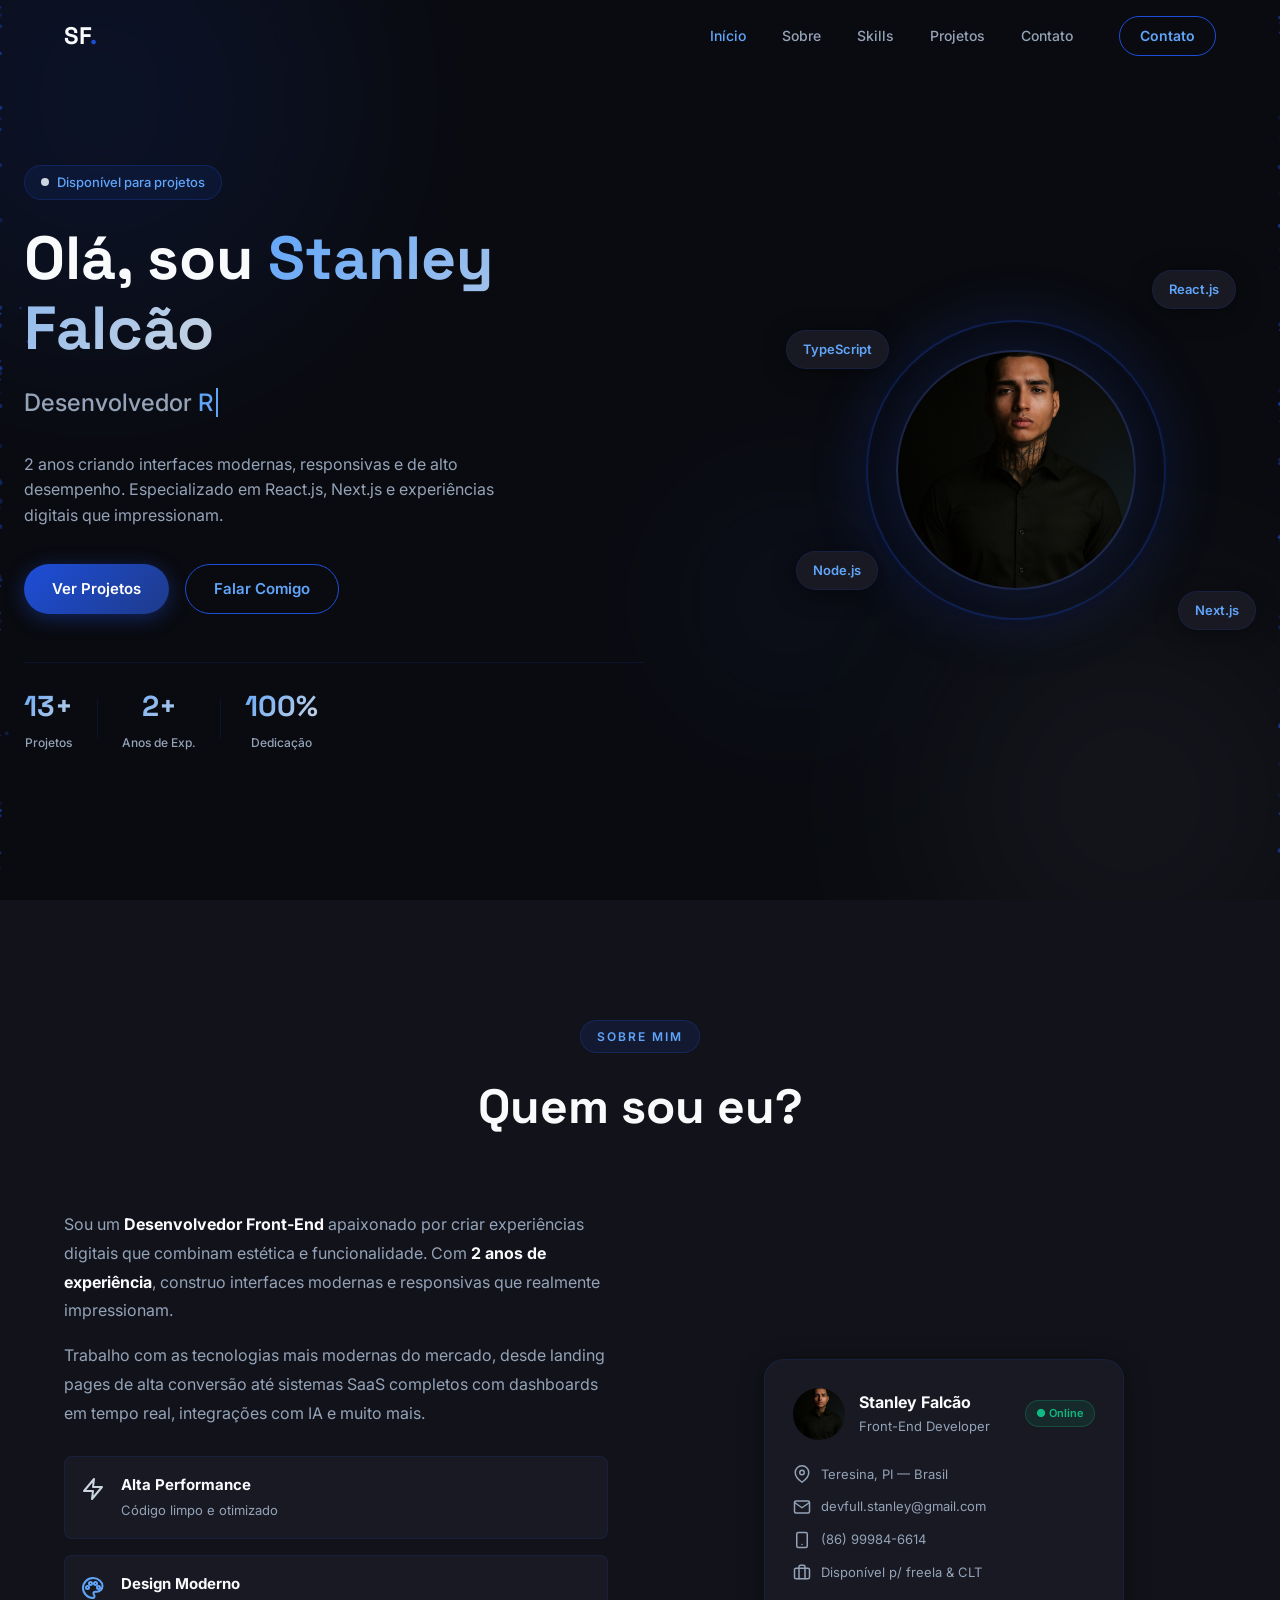
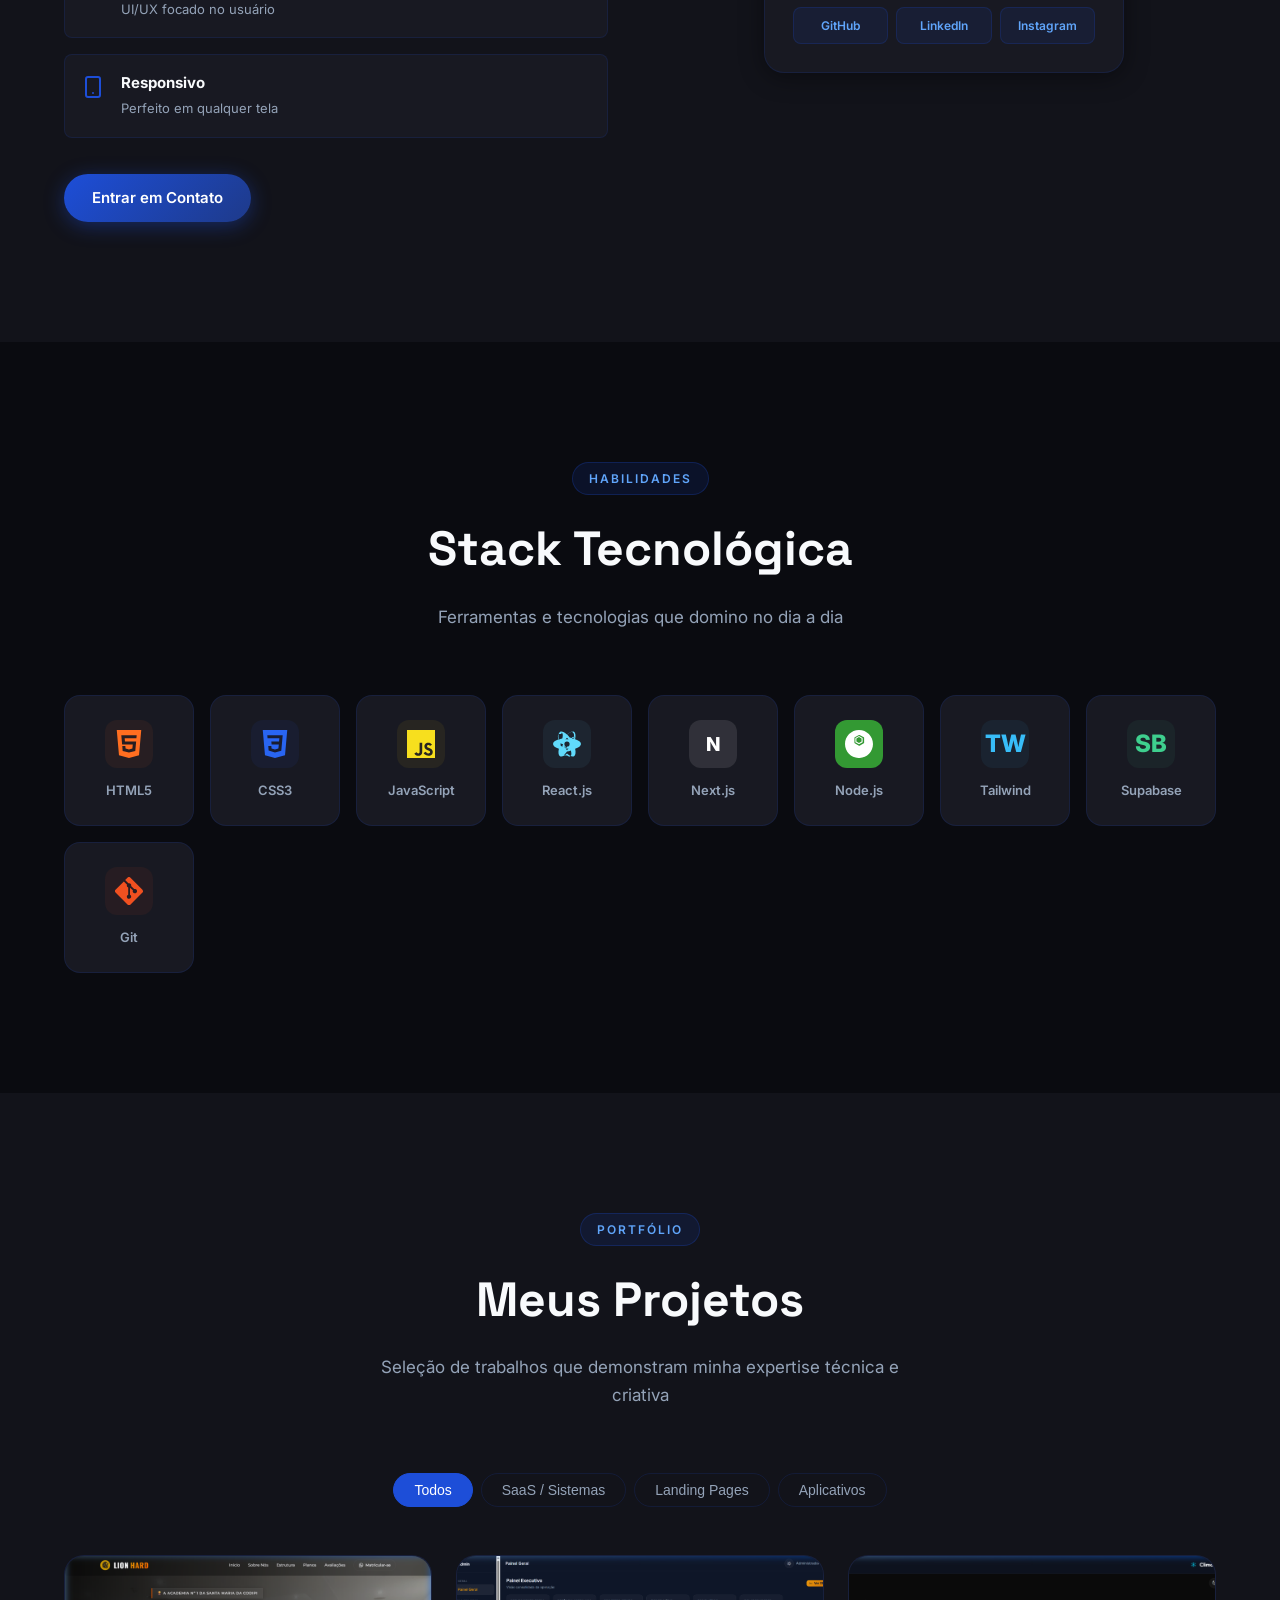
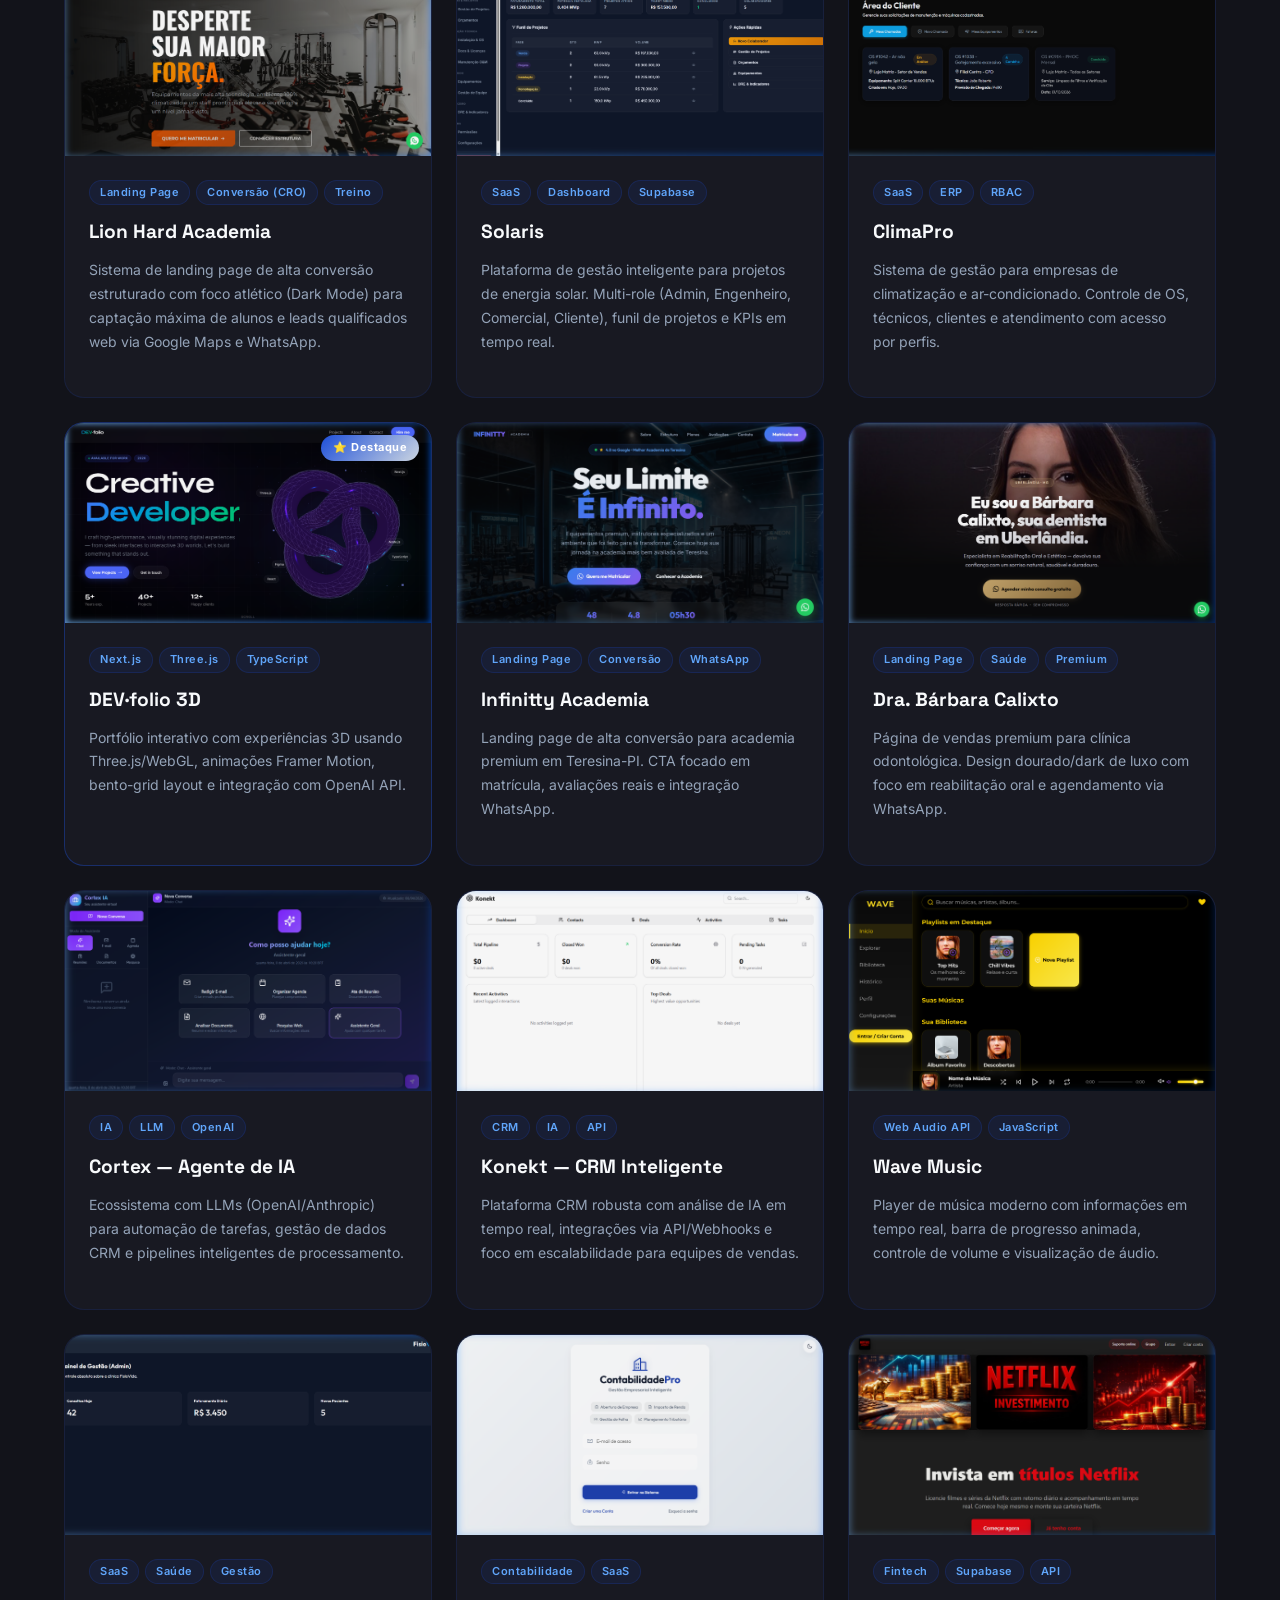
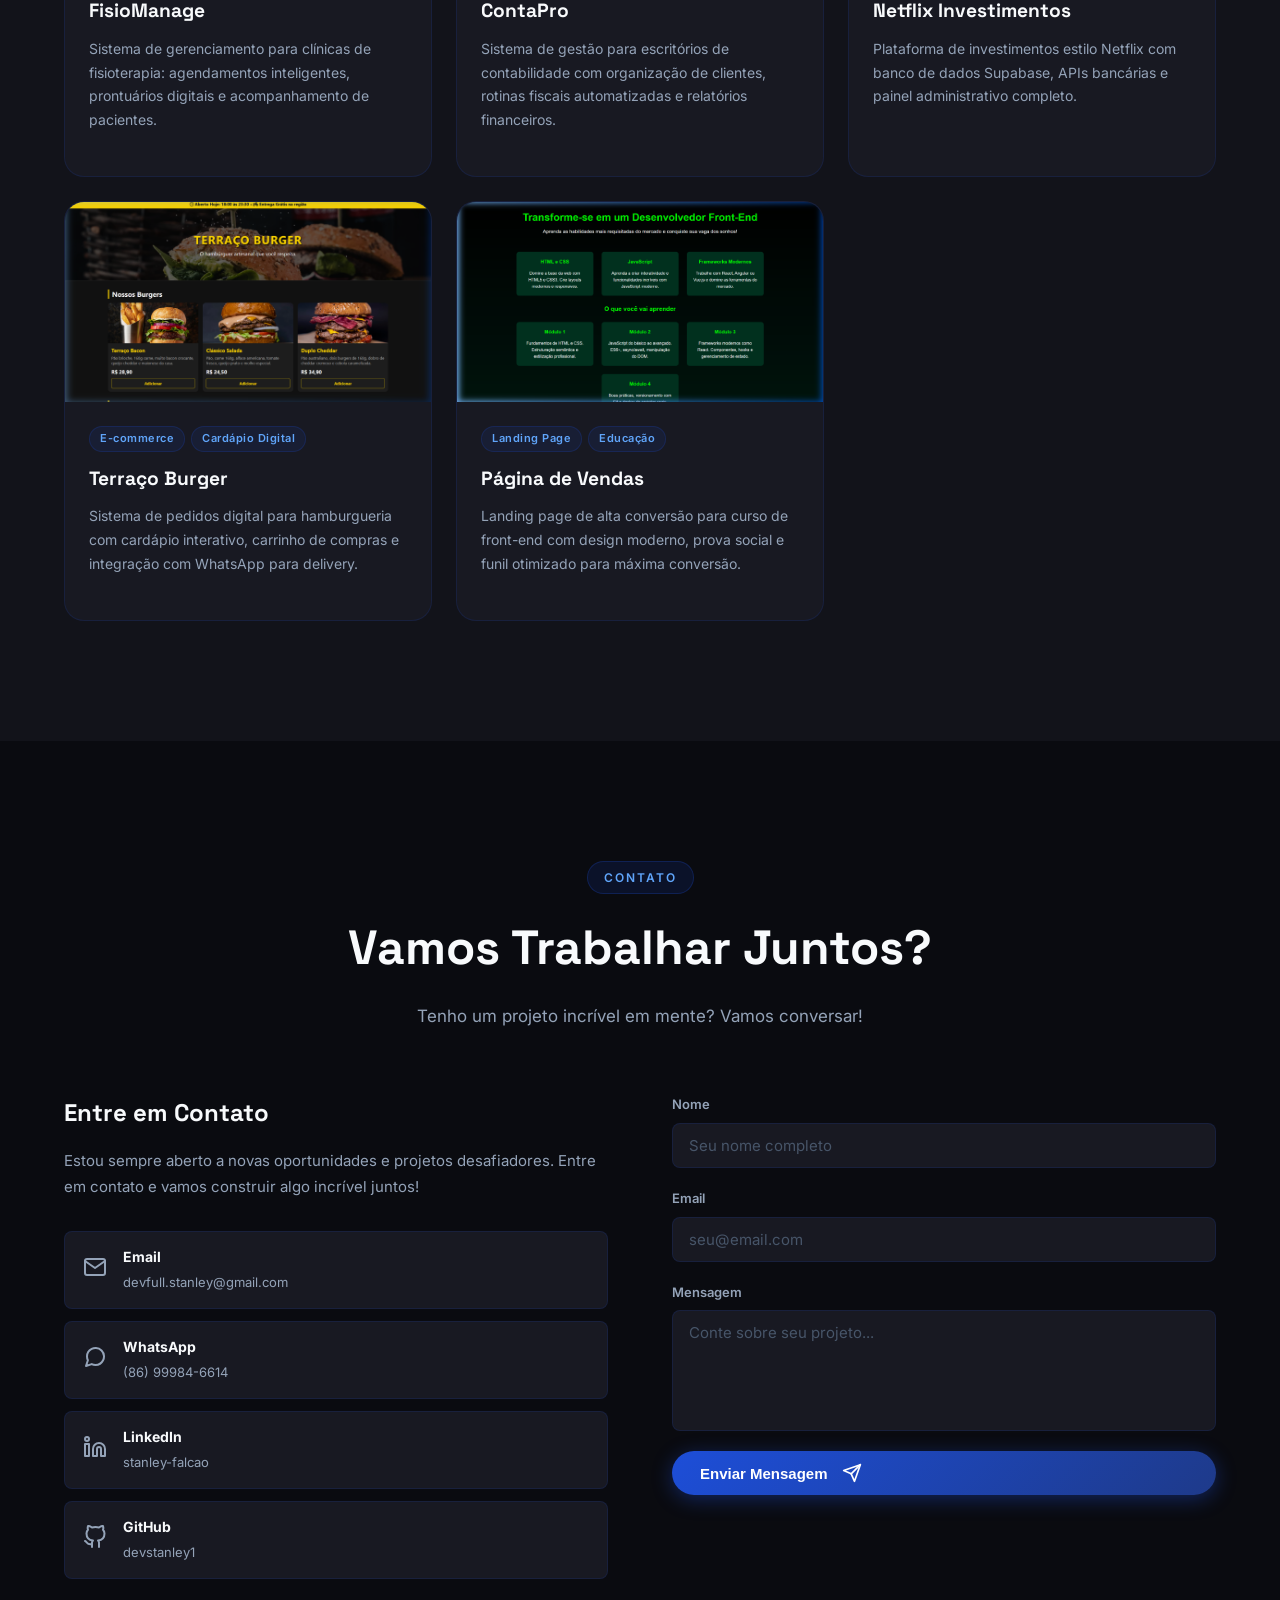
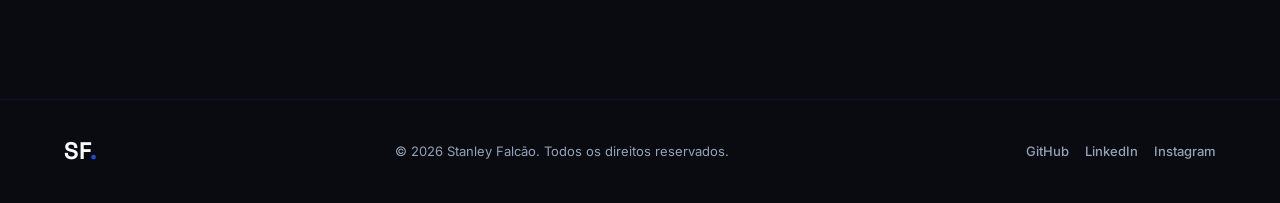
==== index.html @ f8782e0b "fav" ====
<!DOCTYPE html>
<html lang="pt-BR">
<head>
  <meta charset="UTF-8" />
  <meta name="viewport" content="width=device-width, initial-scale=1.0" />
  <link rel="icon" type="image/png" href="favicon-96x96.png" sizes="96x96" />
  <link rel="icon" type="image/svg+xml" href="favicon.svg" />
  <link rel="shortcut icon" href="favicon.ico" />
  <link rel="apple-touch-icon" sizes="180x180" href="apple-touch-icon.png" />
  <meta name="apple-mobile-web-app-title" content="Stanley Falcão" />
  <link rel="manifest" href="site.webmanifest" />
  <title>Stanley Falcão | Desenvolvedor Front-End</title>
  <meta name="description" content="Portfólio de Stanley Falcão, Desenvolvedor Front-End especializado em interfaces modernas, responsivas e de alto desempenho." />
  <link rel="preconnect" href="https://fonts.googleapis.com" />
  <link href="https://fonts.googleapis.com/css2?family=Inter:wght@300;400;500;600;700;800;900&family=Space+Grotesk:wght@400;500;600;700&display=swap" rel="stylesheet" />
  <link rel="stylesheet" href="style.css" />
</head>
<body>

  <!-- NAV -->
  <nav class="navbar" id="navbar">
    <div class="nav-container">
      <a href="#home" class="nav-logo">SF<span class="dot">.</span></a>
      <ul class="nav-links" id="navLinks">
        <li><a href="#home">Início</a></li>
        <li><a href="#about">Sobre</a></li>
        <li><a href="#skills">Skills</a></li>
        <li><a href="#projects">Projetos</a></li>
        <li><a href="#contact">Contato</a></li>
      </ul>
      <a href="#contact" class="nav-cta">Contato</a>
      <button class="hamburger" id="hamburger" aria-label="Menu">
        <span></span><span></span><span></span>
      </button>
    </div>
  </nav>

  <!-- HERO -->
  <section class="hero" id="home">
    <div class="hero-bg">
      <div class="orb orb-1"></div>
      <div class="orb orb-2"></div>
      <div class="orb orb-3"></div>
      <canvas id="particles"></canvas>
    </div>
    <div class="hero-content">
      <div class="hero-badge">
        <span class="badge-dot"></span>
        Disponível para projetos
      </div>
      <h1 class="hero-title">
        Olá, sou <span class="gradient-text">Stanley Falcão</span>
      </h1>
      <p class="hero-subtitle">Desenvolvedor <span class="typed-text" id="typedText"></span></p>
      <p class="hero-desc">2 anos criando interfaces modernas, responsivas e de alto desempenho. Especializado em React.js, Next.js e experiências digitais que impressionam.</p>
      <div class="hero-actions">
        <a href="#projects" class="btn btn-primary">Ver Projetos</a>
        <a href="#contact" class="btn btn-outline">Falar Comigo</a>
      </div>
      <div class="hero-stats">
        <div class="stat"><span class="stat-num">13+</span><span class="stat-label">Projetos</span></div>
        <div class="stat-divider"></div>
        <div class="stat"><span class="stat-num">2+</span><span class="stat-label">Anos de Exp.</span></div>
        <div class="stat-divider"></div>
        <div class="stat"><span class="stat-num">100%</span><span class="stat-label">Dedicação</span></div>
      </div>
    </div>
    <div class="hero-visual">
      <div class="avatar-ring">
        <div class="avatar-inner" style="overflow: hidden;">
          <img src="images/avatar.jpg" alt="Stanley Falcão" style="width: 100%; height: 100%; object-fit: cover; border-radius: 50%;" />
        </div>
      </div>
      <div class="floating-chip chip-1">React.js</div>
      <div class="floating-chip chip-2">Next.js</div>
      <div class="floating-chip chip-3">TypeScript</div>
      <div class="floating-chip chip-4">Node.js</div>
    </div>
  </section>

  <!-- ABOUT -->
  <section class="about" id="about">
    <div class="container">
      <div class="section-header">
        <span class="section-tag">Sobre Mim</span>
        <h2 class="section-title">Quem sou eu?</h2>
      </div>
      <div class="about-grid">
        <div class="about-text">
          <p>Sou um <strong>Desenvolvedor Front-End</strong> apaixonado por criar experiências digitais que combinam estética e funcionalidade. Com <strong>2 anos de experiência</strong>, construo interfaces modernas e responsivas que realmente impressionam.</p>
          <p>Trabalho com as tecnologias mais modernas do mercado, desde landing pages de alta conversão até sistemas SaaS completos com dashboards em tempo real, integrações com IA e muito mais.</p>
          <div class="about-highlights">
            <div class="highlight">
              <div class="highlight-icon"><svg width="24" height="24" viewBox="0 0 24 24" fill="none" stroke="currentColor" stroke-width="2" stroke-linecap="round" stroke-linejoin="round" style="color:var(--accent)"><polygon points="13 2 3 14 12 14 11 22 21 10 12 10 13 2"></polygon></svg></div>
              <div><strong>Alta Performance</strong><p>Código limpo e otimizado</p></div>
            </div>
            <div class="highlight">
              <div class="highlight-icon"><svg width="24" height="24" viewBox="0 0 24 24" fill="none" stroke="currentColor" stroke-width="2" stroke-linecap="round" stroke-linejoin="round" style="color:var(--primary-light)"><path d="M12 2C6.48 2 2 6.48 2 12s4.48 10 10 10c1.03 0 1.5-.96 1.5-2.02 0-.48-.19-.94-.52-1.28-.31-.33-.51-.76-.51-1.22 0-.96.8-1.74 1.76-1.74h1.56c3.16 0 5.71-2.55 5.71-5.71C21.49 5.86 17.24 2 12 2z"></path><circle cx="6.5" cy="11.5" r="1.5"></circle><circle cx="9.5" cy="7.5" r="1.5"></circle><circle cx="14.5" cy="7.5" r="1.5"></circle><circle cx="17.5" cy="11.5" r="1.5"></circle></svg></div>
              <div><strong>Design Moderno</strong><p>UI/UX focado no usuário</p></div>
            </div>
            <div class="highlight">
              <div class="highlight-icon"><svg width="24" height="24" viewBox="0 0 24 24" fill="none" stroke="currentColor" stroke-width="2" stroke-linecap="round" stroke-linejoin="round" style="color:var(--primary)"><rect x="5" y="2" width="14" height="20" rx="2" ry="2"></rect><line x1="12" y1="18" x2="12.01" y2="18"></line></svg></div>
              <div><strong>Responsivo</strong><p>Perfeito em qualquer tela</p></div>
            </div>
          </div>
          <a href="mailto:devfull.stanley@gmail.com" class="btn btn-primary">Entrar em Contato</a>
        </div>
        <div class="about-card-wrap">
          <div class="about-card">
            <div class="about-card-header">
              <img src="images/avatar.jpg" alt="Stanley Falcão" style="width:52px;height:52px;border-radius:50%;object-fit:cover;flex-shrink:0" />
              <div>
                <strong>Stanley Falcão</strong>
                <p>Front-End Developer</p>
              </div>
              <span class="status-badge">● Online</span>
            </div>
            <div class="about-card-body">
              <div class="info-row"><svg width="18" height="18" viewBox="0 0 24 24" fill="none" stroke="currentColor" stroke-width="2" stroke-linecap="round" stroke-linejoin="round"><path d="M21 10c0 7-9 13-9 13s-9-6-9-13a9 9 0 0 1 18 0z"></path><circle cx="12" cy="10" r="3"></circle></svg> Teresina, PI — Brasil</div>
              <div class="info-row"><svg width="18" height="18" viewBox="0 0 24 24" fill="none" stroke="currentColor" stroke-width="2" stroke-linecap="round" stroke-linejoin="round"><path d="M4 4h16c1.1 0 2 .9 2 2v12c0 1.1-.9 2-2 2H4c-1.1 0-2-.9-2-2V6c0-1.1.9-2 2-2z"></path><polyline points="22,6 12,13 2,6"></polyline></svg> devfull.stanley@gmail.com</div>
              <div class="info-row"><svg width="18" height="18" viewBox="0 0 24 24" fill="none" stroke="currentColor" stroke-width="2" stroke-linecap="round" stroke-linejoin="round"><rect x="5" y="2" width="14" height="20" rx="2" ry="2"></rect><line x1="12" y1="18" x2="12.01" y2="18"></line></svg> (86) 99984-6614</div>
              <div class="info-row"><svg width="18" height="18" viewBox="0 0 24 24" fill="none" stroke="currentColor" stroke-width="2" stroke-linecap="round" stroke-linejoin="round"><rect x="2" y="7" width="20" height="14" rx="2" ry="2"></rect><path d="M16 21V5a2 2 0 0 0-2-2h-4a2 2 0 0 0-2 2v16"></path></svg> Disponível p/ freela & CLT</div>
            </div>
            <div class="about-card-socials">
              <a href="https://github.com/devstanley1" target="_blank" class="social-btn">GitHub</a>
              <a href="https://linkedin.com/in/stanley-falcao" target="_blank" class="social-btn">LinkedIn</a>
              <a href="https://instagram.com/stanley.dev" target="_blank" class="social-btn">Instagram</a>
            </div>
          </div>
        </div>
      </div>
    </div>
  </section>

  <!-- SKILLS -->
  <section class="skills" id="skills">
    <div class="container">
      <div class="section-header">
        <span class="section-tag">Habilidades</span>
        <h2 class="section-title">Stack Tecnológica</h2>
        <p class="section-desc">Ferramentas e tecnologias que domino no dia a dia</p>
      </div>
      <div class="skills-grid">
        <div class="skill-card" data-delay="0">
          <div class="skill-icon html">
            <svg viewBox="0 0 24 24" fill="currentColor"><path d="M1.5 0h21l-1.91 21.563L11.977 24l-8.565-2.438L1.5 0zm7.031 9.75l-.232-2.718 10.059.003.23-2.622L5.412 4.41l.698 8.01h9.126l-.326 3.426-2.91.804-2.955-.81-.188-2.11H6.248l.33 4.171L12 19.351l5.379-1.443.744-8.157H8.531z"/></svg>
          </div>
          <span>HTML5</span>
        </div>
        <div class="skill-card" data-delay="50">
          <div class="skill-icon css">
            <svg viewBox="0 0 24 24" fill="currentColor"><path d="M1.5 0h21l-1.91 21.563L11.977 24l-8.564-2.438L1.5 0zm17.09 4.413L5.41 4.41l.213 2.622 10.125.002-.255 2.716h-6.64l.24 2.573h6.182l-.366 3.523-2.91.804-2.956-.81-.188-2.11h-2.61l.29 3.855L12 19.288l5.373-1.53L18.59 4.413z"/></svg>
          </div>
          <span>CSS3</span>
        </div>
        <div class="skill-card" data-delay="100">
          <div class="skill-icon js">
            <svg viewBox="0 0 24 24" fill="currentColor"><path d="M0 0h24v24H0V0zm22.034 18.276c-.175-1.095-.888-2.015-3.003-2.873-.736-.345-1.554-.585-1.797-1.14-.091-.33-.105-.51-.046-.705.15-.646.915-.84 1.515-.66.39.12.75.42.976.9 1.034-.676 1.034-.676 1.755-1.125-.27-.42-.404-.601-.586-.78-.63-.705-1.469-1.065-2.834-1.034l-.705.089c-.676.165-1.32.525-1.71 1.005-1.14 1.291-.811 3.541.569 4.471 1.365 1.02 3.361 1.244 3.616 2.205.24 1.17-.87 1.545-1.966 1.41-.811-.18-1.26-.586-1.755-1.336l-1.83 1.051c.21.48.45.689.81 1.109 1.74 1.756 6.09 1.666 6.871-1.004.029-.09.24-.705.074-1.65l.046.067zm-8.983-7.245h-2.248c0 1.938-.009 3.864-.009 5.805 0 1.232.063 2.363-.138 2.711-.33.689-1.18.601-1.566.48-.396-.196-.597-.466-.83-.855-.063-.105-.11-.196-.127-.196l-1.825 1.125c.305.63.75 1.172 1.324 1.517.855.51 2.004.675 3.207.405.783-.226 1.458-.691 1.811-1.411.51-.93.402-2.07.397-3.346.012-2.054 0-4.109 0-6.179l.004-.056z"/></svg>
          </div>
          <span>JavaScript</span>
        </div>
        <div class="skill-card" data-delay="150">
          <div class="skill-icon react">
            <svg viewBox="0 0 24 24" fill="currentColor"><path d="M14.23 12.004a2.236 2.236 0 0 1-2.235 2.236 2.236 2.236 0 0 1-2.236-2.236 2.236 2.236 0 0 1 2.235-2.236 2.236 2.236 0 0 1 2.236 2.236zm2.648-10.69c-1.346 0-3.107.96-4.888 2.622-1.78-1.653-3.542-2.602-4.887-2.602-.41 0-.783.093-1.106.278-1.375.793-1.683 3.264-.973 6.365C1.98 8.917 0 10.42 0 12.004c0 1.59 1.99 3.097 5.043 4.03-.704 3.113-.39 5.588.988 6.38.32.187.69.275 1.102.275 1.345 0 3.107-.96 4.888-2.624 1.78 1.654 3.542 2.603 4.887 2.603.41 0 .783-.09 1.106-.275 1.374-.792 1.683-3.263.973-6.365C22.02 15.096 24 13.59 24 12.004c0-1.59-1.99-3.097-5.043-4.032.704-3.11.39-5.587-.988-6.38-.318-.184-.688-.277-1.092-.278zm-.005 1.09c.174 0 .332.043.468.128.657.38.875 1.809.515 3.637-.077.376-.164.763-.271 1.16a13.3 13.3 0 0 0-3.29-.972 13.243 13.243 0 0 0-2.181-2.543c1.561-1.34 3.042-2.41 4.759-2.41zM12.005 21.956c-.857 0-1.655-.304-2.284-.816.047-.038.093-.077.14-.117a13.13 13.13 0 0 0 2.144-2.526 13.238 13.238 0 0 0 3.29-.972c.108.397.195.785.272 1.162.36 1.828.143 3.257-.516 3.636a1.124 1.124 0 0 1-.468.126l-.578.507zM7.24 2.424c.174 0 .332.043.468.128.657.38.875 1.809.515 3.637a13.3 13.3 0 0 0-.271 1.16 13.191 13.191 0 0 0-3.29.972c-.108-.397-.195-.785-.272-1.162C4.03 5.301 4.247 3.872 4.906 3.493a1.124 1.124 0 0 1 .468-.127l1.866.058zm4.765 12.63a13.084 13.084 0 0 1-.73-.052 13.18 13.18 0 0 1-1.344-.236c-.212-.059-.42-.122-.624-.188a.054.054 0 0 1 0-.016c.206-.066.415-.13.627-.189.448-.117.908-.208 1.376-.272.254-.025.505-.04.746-.04.004 0 .004 0 .004 0 .004 0 .004 0 .004 0zM6.48 12.004c0-.19.01-.381.028-.567a13.14 13.14 0 0 0 1.56.633c.163.05.33.1.5.145a13.23 13.23 0 0 0-.42 1.385c-.054.24-.097.475-.13.707a13.29 13.29 0 0 0-1.403-.784 9.638 9.638 0 0 1-.135-1.519zm5.525-5.33c.447.43.876.903 1.284 1.412a13.04 13.04 0 0 0-1.284-.053c-.431 0-.855.018-1.272.053.408-.509.836-.982 1.272-1.412zm0 10.656c-.436-.43-.864-.903-1.272-1.41.417.035.84.054 1.272.054.43 0 .855-.019 1.284-.054a13.04 13.04 0 0 1-1.284 1.41zm4.517-9.674a13.23 13.23 0 0 0-.42-1.386c.17-.045.337-.094.5-.144a13.14 13.14 0 0 0 1.56-.633c.017.186.027.377.027.567 0 .537-.047 1.048-.134 1.52a13.29 13.29 0 0 0-1.533.076z"/></svg>
          </div>
          <span>React.js</span>
        </div>
        <div class="skill-card" data-delay="200">
          <div class="skill-icon next">N</div>
          <span>Next.js</span>
        </div>
        <div class="skill-card" data-delay="250">
          <div class="skill-icon node">
            <svg viewBox="0 0 24 24" fill="currentColor"><path d="M11.998.016C5.366.016 0 5.382 0 12.014s5.366 11.998 11.998 11.998c6.632 0 11.998-5.366 11.998-11.998S18.63.016 11.998.016zm-.01 4.07a1.028 1.028 0 0 1 .512.137l3.63 2.096c.159.09.259.261.259.446v4.193c0 .184-.1.356-.259.446l-3.63 2.096a.519.519 0 0 1-.512 0l-3.63-2.096a.513.513 0 0 1-.259-.446V6.765c0-.184.1-.356.259-.446l3.63-2.096a1.028 1.028 0 0 1 .512-.137h-.012zm0 1.028l-3.118 1.8v3.6l3.118 1.8 3.118-1.8v-3.6l-3.118-1.8zm0 .9l2.218 1.28v2.559l-2.218 1.28-2.218-1.28V7.293l2.218-1.28z"/></svg>
          </div>
          <span>Node.js</span>
        </div>
        <div class="skill-card" data-delay="300">
          <div class="skill-icon tailwind">TW</div>
          <span>Tailwind</span>
        </div>
        <div class="skill-card" data-delay="350">
          <div class="skill-icon supabase">SB</div>
          <span>Supabase</span>
        </div>
        <div class="skill-card" data-delay="400">
          <div class="skill-icon git">
            <svg viewBox="0 0 24 24" fill="currentColor"><path d="M23.546 10.93L13.067.452a1.55 1.55 0 0 0-2.188 0L8.708 2.627l2.76 2.76a1.838 1.838 0 0 1 2.327 2.341l2.658 2.66a1.838 1.838 0 1 1-1.103 1.036L12.84 9.112v6.083a1.839 1.839 0 1 1-1.51-.07V9.064a1.839 1.839 0 0 1-.998-2.417L7.578 3.89 .45 11.022a1.549 1.549 0 0 0 0 2.187l10.478 10.478a1.55 1.55 0 0 0 2.187 0l10.432-10.432a1.549 1.549 0 0 0 0-2.187"/></svg>
          </div>
          <span>Git</span>
        </div>
      </div>
    </div>
  </section>

  <!-- PROJECTS -->
  <section class="projects" id="projects">
    <div class="container">
      <div class="section-header">
        <span class="section-tag">Portfólio</span>
        <h2 class="section-title">Meus Projetos</h2>
        <p class="section-desc">Seleção de trabalhos que demonstram minha expertise técnica e criativa</p>
      </div>

      <!-- FILTER TABS -->
      <div class="filter-tabs">
        <button class="filter-btn active" data-filter="all">Todos</button>
        <button class="filter-btn" data-filter="saas">SaaS / Sistemas</button>
        <button class="filter-btn" data-filter="landing">Landing Pages</button>
        <button class="filter-btn" data-filter="app">Aplicativos</button>
      </div>

      <div class="projects-grid" id="projectsGrid">

        <!-- LION HARD -->
        <div class="project-card" data-category="landing" data-aos>
          <div class="project-image" style="background: url('images/projects/proj_lionhard.png') center/cover no-repeat;">
            <div class="project-overlay">
              <a href="projeto.html?id=lionhard" class="project-link">Mais Informações ↗</a>
            </div>
            <div class="project-emoji" style="display:none"></div>
          </div>
          <div class="project-info">
            <div class="project-tags">
              <span class="tag">Landing Page</span><span class="tag">Conversão (CRO)</span><span class="tag">Treino</span>
            </div>
            <h3>Lion Hard Academia</h3>
            <p>Sistema de landing page de alta conversão estruturado com foco atlético (Dark Mode) para captação máxima de alunos e leads qualificados web via Google Maps e WhatsApp.</p>
          </div>
        </div>

        <!-- 1 -->
        <div class="project-card" data-category="saas" data-aos>
          <div class="project-image" style="background: url('images/projects/proj_solaris.png') center/cover no-repeat;">
  <div class="project-overlay">
    <a href="projeto.html?id=solaris" class="project-link">Mais Informações ↗</a>
  </div>
  <div class="project-emoji" style="display:none"></div>
  
</div>
<div class="project-info">
            <div class="project-tags">
              <span class="tag">SaaS</span><span class="tag">Dashboard</span><span class="tag">Supabase</span>
            </div>
            <h3>Solaris</h3>
            <p>Plataforma de gestão inteligente para projetos de energia solar. Multi-role (Admin, Engenheiro, Comercial, Cliente), funil de projetos e KPIs em tempo real.</p>
            
          </div>
        </div>

        <!-- 2 -->
        <div class="project-card" data-category="saas" data-aos>
          <div class="project-image" style="background: url('images/projects/proj_climapro.png') center/cover no-repeat;">
  <div class="project-overlay">
    <a href="projeto.html?id=climapro" class="project-link">Mais Informações ↗</a>
  </div>
  <div class="project-emoji" style="display:none"></div>
  
</div>
<div class="project-info">
            <div class="project-tags">
              <span class="tag">SaaS</span><span class="tag">ERP</span><span class="tag">RBAC</span>
            </div>
            <h3>ClimaPro</h3>
            <p>Sistema de gestão para empresas de climatização e ar-condicionado. Controle de OS, técnicos, clientes e atendimento com acesso por perfis.</p>
            
          </div>
        </div>

        <!-- 3 -->
        <div class="project-card featured" data-category="app" data-aos>
          <div class="project-image" style="background: url('images/projects/proj_portfolio3d.png') center/cover no-repeat;">
  <div class="project-overlay">
    <a href="projeto.html?id=portfolio3d" class="project-link">Mais Informações ↗</a>
  </div>
  <div class="project-emoji" style="display:none"></div>
  <span class="featured-badge">⭐ Destaque</span>
</div>
<div class="project-info">
            <div class="project-tags">
              <span class="tag">Next.js</span><span class="tag">Three.js</span><span class="tag">TypeScript</span>
            </div>
            <h3>DEV·folio 3D</h3>
            <p>Portfólio interativo com experiências 3D usando Three.js/WebGL, animações Framer Motion, bento-grid layout e integração com OpenAI API.</p>
            
          </div>
        </div>

        <!-- 4 -->
        <div class="project-card" data-category="landing" data-aos>
          <div class="project-image" style="background: url('images/projects/proj_academia.png') center/cover no-repeat;">
  <div class="project-overlay">
    <a href="projeto.html?id=academia" class="project-link">Mais Informações ↗</a>
  </div>
  <div class="project-emoji" style="display:none"></div>
  
</div>
<div class="project-info">
            <div class="project-tags">
              <span class="tag">Landing Page</span><span class="tag">Conversão</span><span class="tag">WhatsApp</span>
            </div>
            <h3>Infinitty Academia</h3>
            <p>Landing page de alta conversão para academia premium em Teresina-PI. CTA focado em matrícula, avaliações reais e integração WhatsApp.</p>
            
          </div>
        </div>

        <!-- 5 -->
        <div class="project-card" data-category="landing" data-aos>
          <div class="project-image" style="background: url('images/projects/proj_ndi.png') center/cover no-repeat;">
  <div class="project-overlay">
    <a href="projeto.html?id=barbara" class="project-link">Mais Informações ↗</a>
  </div>
  <div class="project-emoji" style="display:none"></div>
  
</div>
<div class="project-info">
            <div class="project-tags">
              <span class="tag">Landing Page</span><span class="tag">Saúde</span><span class="tag">Premium</span>
            </div>
            <h3>Dra. Bárbara Calixto</h3>
            <p>Página de vendas premium para clínica odontológica. Design dourado/dark de luxo com foco em reabilitação oral e agendamento via WhatsApp.</p>
            
          </div>
        </div>

        <!-- 6 -->
        <div class="project-card" data-category="saas" data-aos>
          <div class="project-image" style="background: url('images/projects/proj_cortex.png') center/cover no-repeat;">
  <div class="project-overlay">
    <a href="projeto.html?id=cortex" class="project-link">Mais Informações ↗</a>
  </div>
  <div class="project-emoji" style="display:none"></div>
  
</div>
<div class="project-info">
            <div class="project-tags">
              <span class="tag">IA</span><span class="tag">LLM</span><span class="tag">OpenAI</span>
            </div>
            <h3>Cortex — Agente de IA</h3>
            <p>Ecossistema com LLMs (OpenAI/Anthropic) para automação de tarefas, gestão de dados CRM e pipelines inteligentes de processamento.</p>
            
          </div>
        </div>

        <!-- 7 -->
        <div class="project-card" data-category="saas" data-aos>
          <div class="project-image" style="background: url('images/projects/proj_konekt.png') center/cover no-repeat;">
  <div class="project-overlay">
    <a href="projeto.html?id=konekt" class="project-link">Mais Informações ↗</a>
  </div>
  <div class="project-emoji" style="display:none"></div>
  
</div>
<div class="project-info">
            <div class="project-tags">
              <span class="tag">CRM</span><span class="tag">IA</span><span class="tag">API</span>
            </div>
            <h3>Konekt — CRM Inteligente</h3>
            <p>Plataforma CRM robusta com análise de IA em tempo real, integrações via API/Webhooks e foco em escalabilidade para equipes de vendas.</p>
            
          </div>
        </div>

        <!-- 8 -->
        <div class="project-card" data-category="app" data-aos>
          <div class="project-image" style="background: url('images/projects/proj_wave.png') center/cover no-repeat;">
  <div class="project-overlay">
    <a href="projeto.html?id=wave" class="project-link">Mais Informações ↗</a>
  </div>
  <div class="project-emoji" style="display:none"></div>
  
</div>
<div class="project-info">
            <div class="project-tags">
              <span class="tag">Web Audio API</span><span class="tag">JavaScript</span>
            </div>
            <h3>Wave Music</h3>
            <p>Player de música moderno com informações em tempo real, barra de progresso animada, controle de volume e visualização de áudio.</p>
            
          </div>
        </div>

        <!-- 9 -->
        <div class="project-card" data-category="saas" data-aos>
          <div class="project-image" style="background: url('images/projects/proj_fisio.png') center/cover no-repeat;">
  <div class="project-overlay">
    <a href="projeto.html?id=fisiomanage" class="project-link">Mais Informações ↗</a>
  </div>
  <div class="project-emoji" style="display:none"></div>
  
</div>
<div class="project-info">
            <div class="project-tags">
              <span class="tag">SaaS</span><span class="tag">Saúde</span><span class="tag">Gestão</span>
            </div>
            <h3>FisioManage</h3>
            <p>Sistema de gerenciamento para clínicas de fisioterapia: agendamentos inteligentes, prontuários digitais e acompanhamento de pacientes.</p>
            
          </div>
        </div>

        <!-- 10 -->
        <div class="project-card" data-category="saas" data-aos>
          <div class="project-image" style="background: url('images/projects/proj_contapro.png') center/cover no-repeat;">
  <div class="project-overlay">
    <a href="projeto.html?id=contapro" class="project-link">Mais Informações ↗</a>
  </div>
  <div class="project-emoji" style="display:none"></div>
  
</div>
<div class="project-info">
            <div class="project-tags">
              <span class="tag">Contabilidade</span><span class="tag">SaaS</span>
            </div>
            <h3>ContaPro</h3>
            <p>Sistema de gestão para escritórios de contabilidade com organização de clientes, rotinas fiscais automatizadas e relatórios financeiros.</p>
            
          </div>
        </div>

        <!-- 11 -->
        <div class="project-card" data-category="saas" data-aos>
          <div class="project-image" style="background: url('images/projects/proj_netflix.png') center/cover no-repeat;">
  <div class="project-overlay">
    <a href="projeto.html?id=netflix" class="project-link">Mais Informações ↗</a>
  </div>
  <div class="project-emoji" style="display:none"></div>
  
</div>
<div class="project-info">
            <div class="project-tags">
              <span class="tag">Fintech</span><span class="tag">Supabase</span><span class="tag">API</span>
            </div>
            <h3>Netflix Investimentos</h3>
            <p>Plataforma de investimentos estilo Netflix com banco de dados Supabase, APIs bancárias e painel administrativo completo.</p>
            
          </div>
        </div>

        <!-- 12 -->
        <div class="project-card" data-category="app" data-aos>
          <div class="project-image" style="background: url('images/projects/proj_burger.png') center/cover no-repeat;">
  <div class="project-overlay">
    <a href="projeto.html?id=burger" class="project-link">Mais Informações ↗</a>
  </div>
  <div class="project-emoji" style="display:none"></div>
  
</div>
<div class="project-info">
            <div class="project-tags">
              <span class="tag">E-commerce</span><span class="tag">Cardápio Digital</span>
            </div>
            <h3>Terraço Burger</h3>
            <p>Sistema de pedidos digital para hamburgueria com cardápio interativo, carrinho de compras e integração com WhatsApp para delivery.</p>
            
          </div>
        </div>

        <!-- 13 -->
        <div class="project-card" data-category="landing" data-aos>
          <div class="project-image" style="background: url('images/projects/proj_landing.png') center/cover no-repeat;">
  <div class="project-overlay">
    <a href="projeto.html?id=vendas" class="project-link">Mais Informações ↗</a>
  </div>
  <div class="project-emoji" style="display:none"></div>
  
</div>
<div class="project-info">
            <div class="project-tags">
              <span class="tag">Landing Page</span><span class="tag">Educação</span>
            </div>
            <h3>Página de Vendas</h3>
            <p>Landing page de alta conversão para curso de front-end com design moderno, prova social e funil otimizado para máxima conversão.</p>
            
          </div>
        </div>

      </div><!-- /projects-grid -->
    </div>
  </section>

  <!-- CONTACT -->
  <section class="contact" id="contact">
    <div class="container">
      <div class="section-header">
        <span class="section-tag">Contato</span>
        <h2 class="section-title">Vamos Trabalhar Juntos?</h2>
        <p class="section-desc">Tenho um projeto incrível em mente? Vamos conversar!</p>
      </div>
      <div class="contact-grid">
        <div class="contact-info">
          <h3>Entre em Contato</h3>
          <p>Estou sempre aberto a novas oportunidades e projetos desafiadores. Entre em contato e vamos construir algo incrível juntos!</p>
          <div class="contact-items">
            <a href="mailto:devfull.stanley@gmail.com" class="contact-item">
              <span class="contact-icon"><svg width="24" height="24" viewBox="0 0 24 24" fill="none" stroke="currentColor" stroke-width="2" stroke-linecap="round" stroke-linejoin="round"><path d="M4 4h16c1.1 0 2 .9 2 2v12c0 1.1-.9 2-2 2H4c-1.1 0-2-.9-2-2V6c0-1.1.9-2 2-2z"></path><polyline points="22,6 12,13 2,6"></polyline></svg></span>
              <div><strong>Email</strong><span>devfull.stanley@gmail.com</span></div>
            </a>
            <a href="https://wa.me/5586999846614" target="_blank" class="contact-item">
              <span class="contact-icon"><svg width="24" height="24" viewBox="0 0 24 24" fill="none" stroke="currentColor" stroke-width="2" stroke-linecap="round" stroke-linejoin="round"><path d="M21 11.5a8.38 8.38 0 0 1-.9 3.8 8.5 8.5 0 0 1-7.6 4.7 8.38 8.38 0 0 1-3.8-.9L3 21l1.9-5.7a8.38 8.38 0 0 1-.9-3.8 8.5 8.5 0 0 1 4.7-7.6 8.38 8.38 0 0 1 3.8-.9h.5a8.48 8.48 0 0 1 8 8v.5z"></path></svg></span>
              <div><strong>WhatsApp</strong><span>(86) 99984-6614</span></div>
            </a>
            <a href="https://linkedin.com/in/stanley-falcao" target="_blank" class="contact-item">
              <span class="contact-icon"><svg width="24" height="24" viewBox="0 0 24 24" fill="none" stroke="currentColor" stroke-width="2" stroke-linecap="round" stroke-linejoin="round"><path d="M16 8a6 6 0 0 1 6 6v7h-4v-7a2 2 0 0 0-2-2 2 2 0 0 0-2 2v7h-4v-7a6 6 0 0 1 6-6z"></path><rect x="2" y="9" width="4" height="12"></rect><circle cx="4" cy="4" r="2"></circle></svg></span>
              <div><strong>LinkedIn</strong><span>stanley-falcao</span></div>
            </a>
            <a href="https://github.com/devstanley1" target="_blank" class="contact-item">
              <span class="contact-icon"><svg width="24" height="24" viewBox="0 0 24 24" fill="none" stroke="currentColor" stroke-width="2" stroke-linecap="round" stroke-linejoin="round"><path d="M9 19c-5 1.5-5-2.5-7-3m14 6v-3.87a3.37 3.37 0 0 0-.94-2.61c3.14-.35 6.44-1.54 6.44-7A5.44 5.44 0 0 0 20 4.77 5.07 5.07 0 0 0 19.91 1S18.73.65 16 2.48a13.38 13.38 0 0 0-7 0C6.27.65 5.09 1 5.09 1A5.07 5.07 0 0 0 5 4.77a5.44 5.44 0 0 0-1.5 3.78c0 5.42 3.3 6.61 6.44 7A3.37 3.37 0 0 0 9 18.13V22"></path></svg></span>
              <div><strong>GitHub</strong><span>devstanley1</span></div>
            </a>
          </div>
        </div>
        <form class="contact-form" id="contactForm">
          <div class="form-group">
            <label>Nome</label>
            <input type="text" id="name" placeholder="Seu nome completo" required />
          </div>
          <div class="form-group">
            <label>Email</label>
            <input type="email" id="email" placeholder="seu@email.com" required />
          </div>
          <div class="form-group">
            <label>Mensagem</label>
            <textarea id="message" rows="5" placeholder="Conte sobre seu projeto..." required></textarea>
          </div>
          <button type="submit" class="btn btn-primary w-full">Enviar Mensagem <svg width="20" height="20" viewBox="0 0 24 24" fill="none" stroke="currentColor" stroke-width="2" stroke-linecap="round" stroke-linejoin="round" style="margin-left: 6px;"><line x1="22" y1="2" x2="11" y2="13"></line><polygon points="22 2 15 22 11 13 2 9 22 2"></polygon></svg></button>
        </form>
      </div>
    </div>
  </section>

  <!-- FOOTER -->
  <footer class="footer">
    <div class="container">
      <div class="footer-content">
        <span class="nav-logo">SF<span class="dot">.</span></span>
        <p>© 2026 Stanley Falcão. Todos os direitos reservados.</p>
        <div class="footer-socials">
          <a href="https://github.com/devstanley1" target="_blank">GitHub</a>
          <a href="https://linkedin.com/in/stanley-falcao" target="_blank">LinkedIn</a>
          <a href="https://instagram.com/stanley.dev" target="_blank">Instagram</a>
        </div>
      </div>
    </div>
  </footer>

  <script src="script.js"></script>
</body>
</html>
---- style.css ----
/* ===== RESET & BASE ===== */
*, *::before, *::after { box-sizing: border-box; margin: 0; padding: 0; }

:root {
  --bg: #0a0b10;
  --bg2: #12131a;
  --surface: #181922;
  --surface2: #20222f;
  --border: rgba(29, 78, 216, 0.15);
  --primary: #1d4ed8;
  --primary-light: #60a5fa;
  --primary-dark: #1e3a8a;
  --accent: #cbd5e1;
  --text: #f8fafc;
  --text-muted: #94a3b8;
  --text-faint: #475569;
  --radius: 16px;
  --radius-sm: 8px;
  --shadow: 0 4px 24px rgba(0,0,0,0.4);
  --glow: 0 0 40px rgba(29, 78, 216, 0.2);
  --transition: 0.3s cubic-bezier(0.4,0,0.2,1);
}

html { scroll-behavior: smooth; }

body {
  font-family: 'Inter', sans-serif;
  background: var(--bg);
  color: var(--text);
  line-height: 1.6;
  overflow-x: hidden;
}

/* ===== SCROLLBAR ===== */
::-webkit-scrollbar { width: 6px; }
::-webkit-scrollbar-track { background: var(--bg); }
::-webkit-scrollbar-thumb { background: var(--primary); border-radius: 3px; }

/* ===== UTILITIES ===== */
.container { max-width: 1200px; margin: 0 auto; padding: 0 24px; }
.gradient-text {
  background: linear-gradient(135deg, var(--primary-light), var(--accent));
  -webkit-background-clip: text;
  -webkit-text-fill-color: transparent;
  background-clip: text;
}
.w-full { width: 100%; }

/* ===== BUTTONS ===== */
.btn {
  display: inline-flex; align-items: center; gap: 8px;
  padding: 12px 28px; border-radius: 50px;
  font-weight: 600; font-size: 15px;
  text-decoration: none; transition: var(--transition);
  cursor: pointer; border: none;
}
.btn-primary {
  background: linear-gradient(135deg, var(--primary), var(--primary-dark));
  color: #fff;
  box-shadow: 0 4px 20px rgba(29,78,216,0.4);
}
.btn-primary:hover {
  transform: translateY(-2px);
  box-shadow: 0 8px 30px rgba(29,78,216,0.5);
}
.btn-outline {
  background: transparent;
  color: var(--primary-light);
  border: 1.5px solid var(--primary);
}
.btn-outline:hover {
  background: rgba(29,78,216,0.1);
  transform: translateY(-2px);
}
.btn-sm {
  font-size: 13px; font-weight: 600;
  color: var(--primary-light);
  text-decoration: none;
  display: inline-flex; align-items: center; gap: 4px;
  transition: var(--transition);
}
.btn-sm:hover { color: var(--accent); gap: 8px; }

/* ===== SECTION HEADER ===== */
.section-header {
  text-align: center; margin-bottom: 64px;
}
.section-tag {
  display: inline-block;
  font-size: 12px; font-weight: 600; letter-spacing: 2px; text-transform: uppercase;
  color: var(--primary-light);
  background: rgba(29,78,216,0.12);
  border: 1px solid rgba(29,78,216,0.25);
  padding: 6px 16px; border-radius: 50px;
  margin-bottom: 16px;
}
.section-title {
  font-family: 'Space Grotesk', sans-serif;
  font-size: clamp(2rem, 4vw, 3rem);
  font-weight: 700;
  margin-bottom: 16px;
}
.section-desc { color: var(--text-muted); font-size: 17px; max-width: 560px; margin: 0 auto; }

/* ===== NAVBAR ===== */
.navbar {
  position: fixed; top: 0; left: 0; right: 0; z-index: 1000;
  padding: 16px 0;
  transition: var(--transition);
}
.navbar.scrolled {
  background: rgba(10,11,16,0.85);
  backdrop-filter: blur(20px);
  border-bottom: 1px solid var(--border);
  padding: 12px 0;
}
.nav-container {
  max-width: 1200px; margin: 0 auto; padding: 0 24px;
  display: flex; align-items: center; gap: 32px;
}
.nav-logo {
  font-family: 'Space Grotesk', sans-serif;
  font-size: 24px; font-weight: 800;
  color: var(--text); text-decoration: none;
  margin-right: auto;
}
.nav-logo .dot { color: var(--primary); }
.nav-links {
  display: flex; gap: 8px; list-style: none;
}
.nav-links a {
  color: var(--text-muted); text-decoration: none;
  font-size: 14px; font-weight: 500;
  padding: 8px 14px; border-radius: 8px;
  transition: var(--transition);
}
.nav-links a:hover { color: var(--text); background: rgba(255,255,255,0.05); }
.nav-cta {
  font-size: 14px; font-weight: 600;
  color: var(--primary-light);
  text-decoration: none;
  border: 1.5px solid var(--primary);
  padding: 8px 20px; border-radius: 50px;
  transition: var(--transition);
}
.nav-cta:hover { background: rgba(29,78,216,0.15); }
.hamburger {
  display: none; flex-direction: column; gap: 5px;
  background: none; border: none; cursor: pointer; padding: 4px;
}
.hamburger span {
  display: block; width: 24px; height: 2px;
  background: var(--text); border-radius: 2px;
  transition: var(--transition);
}

/* ===== HERO ===== */
.hero {
  min-height: 100vh; display: flex; align-items: center;
  position: relative; overflow: hidden;
  padding: 120px 24px 80px;
}
.hero-bg {
  position: absolute; inset: 0; pointer-events: none;
}
.orb {
  position: absolute; border-radius: 50%;
  filter: blur(80px); opacity: 0.35;
}
.orb-1 {
  width: 600px; height: 600px;
  background: radial-gradient(circle, rgba(29,78,216,0.4), transparent);
  top: -200px; left: -200px;
  animation: float1 8s ease-in-out infinite;
}
.orb-2 {
  width: 500px; height: 500px;
  background: radial-gradient(circle, rgba(148,163,184,0.25), transparent);
  bottom: -150px; right: -100px;
  animation: float2 10s ease-in-out infinite;
}
.orb-3 {
  width: 300px; height: 300px;
  background: radial-gradient(circle, rgba(30,58,138,0.35), transparent);
  top: 50%; left: 50%;
  animation: float3 7s ease-in-out infinite;
}
#particles { position: absolute; inset: 0; width: 100%; height: 100%; }

@keyframes float1 { 0%,100%{transform:translate(0,0)} 50%{transform:translate(40px,30px)} }
@keyframes float2 { 0%,100%{transform:translate(0,0)} 50%{transform:translate(-30px,40px)} }
@keyframes float3 { 0%,100%{transform:translate(-50%,-50%) scale(1)} 50%{transform:translate(-50%,-50%) scale(1.3)} }

.hero-content {
  max-width: 620px; position: relative; z-index: 2;
  margin: 0 auto 0 0;
}
.hero-badge {
  display: inline-flex; align-items: center; gap: 8px;
  font-size: 13px; font-weight: 500; color: var(--primary-light);
  background: rgba(29,78,216,0.1);
  border: 1px solid rgba(29,78,216,0.25);
  padding: 6px 16px; border-radius: 50px;
  margin-bottom: 24px;
}
.badge-dot {
  width: 8px; height: 8px; border-radius: 50%;
  background: var(--accent);
  animation: pulse 2s infinite;
}
@keyframes pulse {
  0%,100%{opacity:1;transform:scale(1)}
  50%{opacity:0.5;transform:scale(0.8)}
}
.hero-title {
  font-family: 'Space Grotesk', sans-serif;
  font-size: clamp(2.5rem, 5vw, 3.8rem);
  font-weight: 800; line-height: 1.15;
  margin-bottom: 20px;
}
.hero-subtitle {
  font-size: clamp(1.2rem, 2.5vw, 1.5rem);
  font-weight: 500; color: var(--text-muted);
  margin-bottom: 20px; min-height: 2em;
}
.typed-text {
  color: var(--primary-light);
  border-right: 2px solid var(--primary-light);
  padding-right: 3px;
  animation: blink 0.7s step-end infinite;
}
@keyframes blink { 50%{border-color:transparent} }
.hero-desc {
  color: var(--text-muted); font-size: 16px;
  margin-bottom: 36px; max-width: 500px;
}
.hero-actions { display: flex; gap: 16px; flex-wrap: wrap; margin-bottom: 48px; }
.hero-stats {
  display: flex; align-items: center; gap: 24px;
  padding: 20px 0; border-top: 1px solid var(--border);
}
.stat { text-align: center; }
.stat-num {
  display: block; font-family: 'Space Grotesk', sans-serif;
  font-size: 1.8rem; font-weight: 800;
  background: linear-gradient(135deg, var(--primary-light), var(--accent));
  -webkit-background-clip: text; -webkit-text-fill-color: transparent; background-clip: text;
}
.stat-label { font-size: 12px; color: var(--text-muted); font-weight: 500; }
.stat-divider { width: 1px; height: 40px; background: var(--border); }

/* HERO VISUAL */
.hero-visual {
  position: relative; z-index: 2;
  flex-shrink: 0; display: flex; align-items: center; justify-content: center;
  width: 480px; height: 480px;
}
.avatar-ring {
  width: 300px; height: 300px; border-radius: 50%;
  border: 2px solid rgba(29,78,216,0.3);
  display: flex; align-items: center; justify-content: center;
  box-shadow: 0 0 60px rgba(29,78,216,0.2), inset 0 0 60px rgba(29,78,216,0.05);
  animation: spin-ring 20s linear infinite;
  position: relative;
}
.avatar-inner {
  width: 240px; height: 240px; border-radius: 50%;
  background: linear-gradient(135deg, var(--surface), var(--surface2));
  border: 2px solid rgba(29,78,216,0.2);
  display: flex; align-items: center; justify-content: center;
  box-shadow: var(--glow);
}
.avatar-icon {
  font-family: 'Space Grotesk', sans-serif;
  font-size: 4rem; font-weight: 800;
  background: linear-gradient(135deg, var(--primary-light), var(--accent));
  -webkit-background-clip: text; -webkit-text-fill-color: transparent; background-clip: text;
}
@keyframes spin-ring {
  from { transform: rotate(0deg); }
  to { transform: rotate(360deg); }
}
.floating-chip {
  position: absolute; background: var(--surface);
  border: 1px solid var(--border); border-radius: 50px;
  padding: 8px 16px; font-size: 13px; font-weight: 600;
  color: var(--primary-light);
  box-shadow: var(--shadow);
  animation: chip-float 3s ease-in-out infinite;
}
.chip-1 { top: 40px; right: 20px; animation-delay: 0s; }
.chip-2 { bottom: 80px; right: 0; animation-delay: 0.8s; }
.chip-3 { top: 100px; left: 10px; animation-delay: 1.5s; }
.chip-4 { bottom: 120px; left: 20px; animation-delay: 2.2s; }
@keyframes chip-float {
  0%,100%{transform:translateY(0)} 50%{transform:translateY(-10px)}
}

/* ===== ABOUT ===== */
.about { padding: 120px 0; background: var(--bg2); }
.about-grid {
  display: grid; grid-template-columns: 1fr 1fr;
  gap: 64px; align-items: center;
}
.about-text p {
  color: var(--text-muted); font-size: 16px; margin-bottom: 16px; line-height: 1.8;
}
.about-text strong { color: var(--text); }
.about-highlights {
  display: flex; flex-direction: column; gap: 16px;
  margin: 28px 0 36px;
}
.highlight {
  display: flex; align-items: flex-start; gap: 16px;
  padding: 16px; border-radius: var(--radius-sm);
  background: var(--surface); border: 1px solid var(--border);
}
.highlight-icon { font-size: 1.4rem; flex-shrink: 0; margin-top: 2px; }
.highlight strong { display: block; font-size: 15px; margin-bottom: 2px; }
.highlight p { font-size: 13px; color: var(--text-muted); margin: 0; }
.about-card-wrap { display: flex; justify-content: center; }
.about-card {
  background: var(--surface); border: 1px solid var(--border);
  border-radius: 20px; padding: 28px; width: 100%; max-width: 360px;
  box-shadow: var(--shadow);
}
.about-card-header {
  display: flex; align-items: center; gap: 14px; margin-bottom: 24px;
}
.about-avatar {
  width: 52px; height: 52px; border-radius: 50%;
  background: linear-gradient(135deg, var(--primary), var(--accent));
  display: flex; align-items: center; justify-content: center;
  font-weight: 800; font-size: 16px; color: #fff; flex-shrink: 0;
}
.about-card-header strong { display: block; font-size: 16px; }
.about-card-header p { font-size: 13px; color: var(--text-muted); margin: 0; }
.status-badge {
  margin-left: auto; font-size: 11px; font-weight: 600;
  color: #10b981; background: rgba(16,185,129,0.1);
  border: 1px solid rgba(16,185,129,0.25); padding: 4px 10px; border-radius: 50px;
}
.about-card-body { display: flex; flex-direction: column; gap: 12px; margin-bottom: 24px; }
.info-row {
  display: flex; align-items: center; gap: 10px;
  font-size: 13px; color: var(--text-muted);
}
.info-row span { font-size: 1rem; }
.about-card-socials { display: flex; gap: 8px; }
.social-btn {
  flex: 1; text-align: center; font-size: 12px; font-weight: 600;
  color: var(--primary-light); text-decoration: none;
  background: rgba(29,78,216,0.1);
  border: 1px solid rgba(29,78,216,0.2);
  padding: 8px; border-radius: 8px; transition: var(--transition);
}
.social-btn:hover { background: rgba(29,78,216,0.2); }

/* ===== SKILLS ===== */
.skills { padding: 120px 0; }
.skills-grid {
  display: grid;
  grid-template-columns: repeat(auto-fill, minmax(120px, 1fr));
  gap: 16px;
}
.skill-card {
  display: flex; flex-direction: column; align-items: center; gap: 12px;
  padding: 24px 16px; border-radius: var(--radius);
  background: var(--surface); border: 1px solid var(--border);
  transition: var(--transition); cursor: default;
  opacity: 0; transform: translateY(20px);
}
.skill-card.visible { opacity: 1; transform: none; }
.skill-card:hover {
  border-color: var(--primary); 
  box-shadow: 0 0 20px rgba(29,78,216,0.2);
  transform: translateY(-4px);
}
.skill-icon {
  width: 48px; height: 48px; border-radius: 12px;
  display: flex; align-items: center; justify-content: center;
  font-size: 1.5rem; font-weight: 800;
}
.skill-icon svg { width: 28px; height: 28px; }
.html { background: #ff6e2010; color: #ff6e20; }
.css  { background: #2965f110; color: #2965f1; }
.js   { background: #f7df1e10; color: #f7df1e; }
.react{ background: #61dafb10; color: #61dafb; }
.next { background: rgba(255,255,255,0.1); color: #fff; font-size: 1.2rem; }
.node { background: #339933; color: #fff; }
.tailwind { background: #38bdf810; color: #38bdf8; }
.supabase { background: #3ecf8e10; color: #3ecf8e; }
.git  { background: #f0502010; color: #f05020; }
.skill-card span { font-size: 13px; font-weight: 600; color: var(--text-muted); text-align: center; }

/* ===== PROJECTS ===== */
.projects { padding: 120px 0; background: var(--bg2); }
.filter-tabs {
  display: flex; gap: 8px; flex-wrap: wrap; justify-content: center;
  margin-bottom: 48px;
}
.filter-btn {
  padding: 8px 20px; border-radius: 50px; font-size: 14px; font-weight: 500;
  border: 1px solid var(--border); background: transparent;
  color: var(--text-muted); cursor: pointer; transition: var(--transition);
}
.filter-btn:hover, .filter-btn.active {
  background: var(--primary); color: #fff; border-color: var(--primary);
}
.projects-grid {
  display: grid;
  grid-template-columns: repeat(auto-fill, minmax(350px, 1fr));
  gap: 24px;
}
.project-card {
  background: var(--surface); border: 1px solid var(--border);
  border-radius: 20px; overflow: hidden;
  transition: var(--transition);
  opacity: 0; transform: translateY(30px);
}
.project-card.visible { opacity: 1; transform: none; }
.project-card:hover {
  border-color: rgba(29,78,216,0.35);
  box-shadow: 0 8px 40px rgba(29,78,216,0.15);
  transform: translateY(-6px);
}
.project-card.hidden { display: none; }
.project-card.featured { border-color: rgba(29,78,216,0.4); }
.project-image {
  position: relative; height: 200px;
  display: flex; align-items: center; justify-content: center;
  overflow: hidden;
}
.project-emoji { font-size: 4rem; position: relative; z-index: 1; filter: drop-shadow(0 4px 12px rgba(0,0,0,0.5)); }
.project-mock {
  position: absolute; bottom: 16px; left: 16px; right: 16px;
  background: rgba(0,0,0,0.3); border-radius: 8px; padding: 10px; z-index: 1;
}
.mock-bar { height: 8px; border-radius: 4px; background: rgba(255,255,255,0.3); margin-bottom: 6px; width: 70%; }
.mock-row { height: 6px; border-radius: 4px; background: rgba(255,255,255,0.2); margin-bottom: 4px; }
.mock-row.short { width: 50%; }
.featured-badge {
  position: absolute; top: 12px; right: 12px; z-index: 2;
  font-size: 11px; font-weight: 700; letter-spacing: 0.5px;
  background: linear-gradient(135deg, var(--primary), var(--accent));
  color: #fff; padding: 4px 12px; border-radius: 50px;
}
.project-overlay {
  position: absolute; inset: 0; z-index: 3;
  background: rgba(0,0,0,0.6);
  display: flex; align-items: center; justify-content: center;
  opacity: 0; transition: var(--transition);
  backdrop-filter: blur(4px);
}
.project-card:hover .project-overlay { opacity: 1; }
.project-link {
  background: #fff; color: #000;
  padding: 10px 24px; border-radius: 50px;
  font-weight: 700; font-size: 14px;
  text-decoration: none; transition: var(--transition);
}
.project-link:hover { background: var(--primary-light); }
.project-info { padding: 24px; }
.project-tags { display: flex; flex-wrap: wrap; gap: 6px; margin-bottom: 12px; }
.tag {
  font-size: 11px; font-weight: 600; letter-spacing: 0.5px;
  color: var(--primary-light);
  background: rgba(29,78,216,0.1);
  border: 1px solid rgba(29,78,216,0.2);
  padding: 3px 10px; border-radius: 50px;
}
.project-info h3 {
  font-family: 'Space Grotesk', sans-serif;
  font-size: 1.2rem; font-weight: 700;
  margin-bottom: 10px;
}
.project-info p { font-size: 14px; color: var(--text-muted); line-height: 1.7; margin-bottom: 20px; }
.project-footer {
  padding-top: 16px; border-top: 1px solid var(--border);
  display: flex; justify-content: flex-end;
}

/* ===== CONTACT ===== */
.contact { padding: 120px 0; }
.contact-grid {
  display: grid; grid-template-columns: 1fr 1fr;
  gap: 64px; align-items: start;
}
.contact-info h3 {
  font-family: 'Space Grotesk', sans-serif;
  font-size: 1.5rem; font-weight: 700; margin-bottom: 16px;
}
.contact-info > p { color: var(--text-muted); font-size: 15px; line-height: 1.7; margin-bottom: 32px; }
.contact-items { display: flex; flex-direction: column; gap: 12px; }
.contact-item {
  display: flex; align-items: center; gap: 16px;
  padding: 14px 18px; border-radius: var(--radius-sm);
  background: var(--surface); border: 1px solid var(--border);
  text-decoration: none; transition: var(--transition);
}
.contact-item:hover { border-color: var(--primary); transform: translateX(4px); }
.contact-icon { font-size: 1.4rem; }
.contact-item strong { display: block; font-size: 14px; color: var(--text); }
.contact-item span { font-size: 13px; color: var(--text-muted); }
.contact-form { display: flex; flex-direction: column; gap: 20px; }
.form-group { display: flex; flex-direction: column; gap: 8px; }
.form-group label { font-size: 13px; font-weight: 600; color: var(--text-muted); }
.form-group input,
.form-group textarea {
  background: var(--surface); border: 1px solid var(--border);
  border-radius: var(--radius-sm); padding: 12px 16px;
  color: var(--text); font-family: inherit; font-size: 15px;
  transition: var(--transition); resize: none;
}
.form-group input:focus,
.form-group textarea:focus {
  outline: none; border-color: var(--primary);
  box-shadow: 0 0 0 3px rgba(29,78,216,0.1);
}
.form-group input::placeholder,
.form-group textarea::placeholder { color: var(--text-faint); }

/* ===== FOOTER ===== */
.footer { padding: 32px 0; border-top: 1px solid var(--border); }
.footer-content {
  display: flex; align-items: center; gap: 24px; flex-wrap: wrap;
}
.footer-content p { font-size: 13px; color: var(--text-muted); flex: 1; text-align: center; }
.footer-socials { display: flex; gap: 16px; margin-left: auto; }
.footer-socials a {
  font-size: 13px; font-weight: 500; color: var(--text-muted);
  text-decoration: none; transition: var(--transition);
}
.footer-socials a:hover { color: var(--primary-light); }

/* ===== RESPONSIVE ===== */
@media (max-width: 1024px) {
  .hero { flex-direction: column; text-align: center; gap: 48px; padding-top: 100px; }
  .hero-content { margin: 0 auto; }
  .hero-actions { justify-content: center; }
  .hero-stats { justify-content: center; }
  .hero-visual { width: 340px; height: 340px; }
  .avatar-ring { width: 220px; height: 220px; }
  .avatar-inner { width: 170px; height: 170px; }
  .about-grid { grid-template-columns: 1fr; }
  .contact-grid { grid-template-columns: 1fr; }
}
@media (max-width: 768px) {
  .nav-links, .nav-cta { display: none; }
  .hamburger { display: flex; }
  .nav-links.open {
    display: flex; flex-direction: column;
    position: fixed; top: 60px; left: 0; right: 0;
    background: rgba(10,11,16,0.97); backdrop-filter: blur(20px);
    padding: 24px; gap: 4px; border-bottom: 1px solid var(--border);
  }
  .projects-grid { grid-template-columns: 1fr; }
  .skills-grid { grid-template-columns: repeat(3, 1fr); }
  .hero-visual { display: none; }
  .footer-content { flex-direction: column; text-align: center; }
  .footer-socials { margin-left: 0; }
  .filter-tabs { justify-content: flex-start; overflow-x: auto; padding-bottom: 4px; }
}
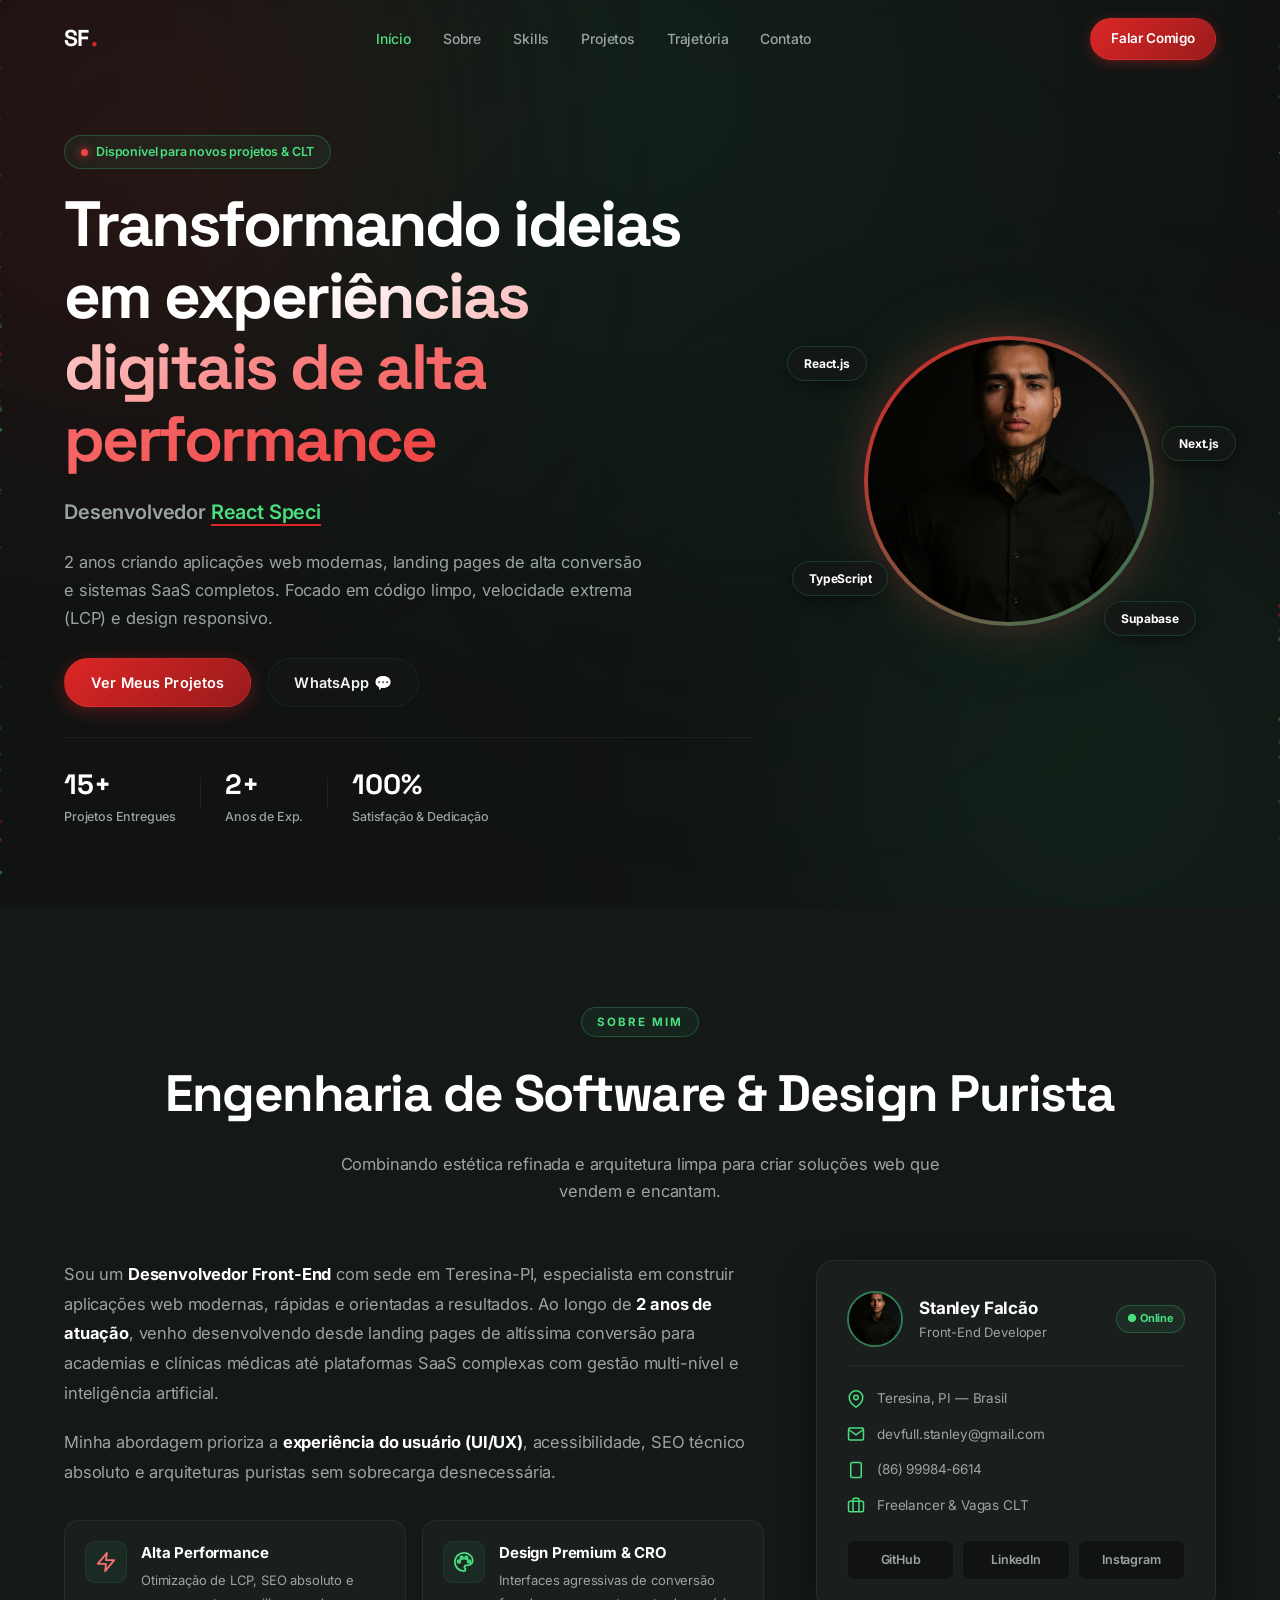
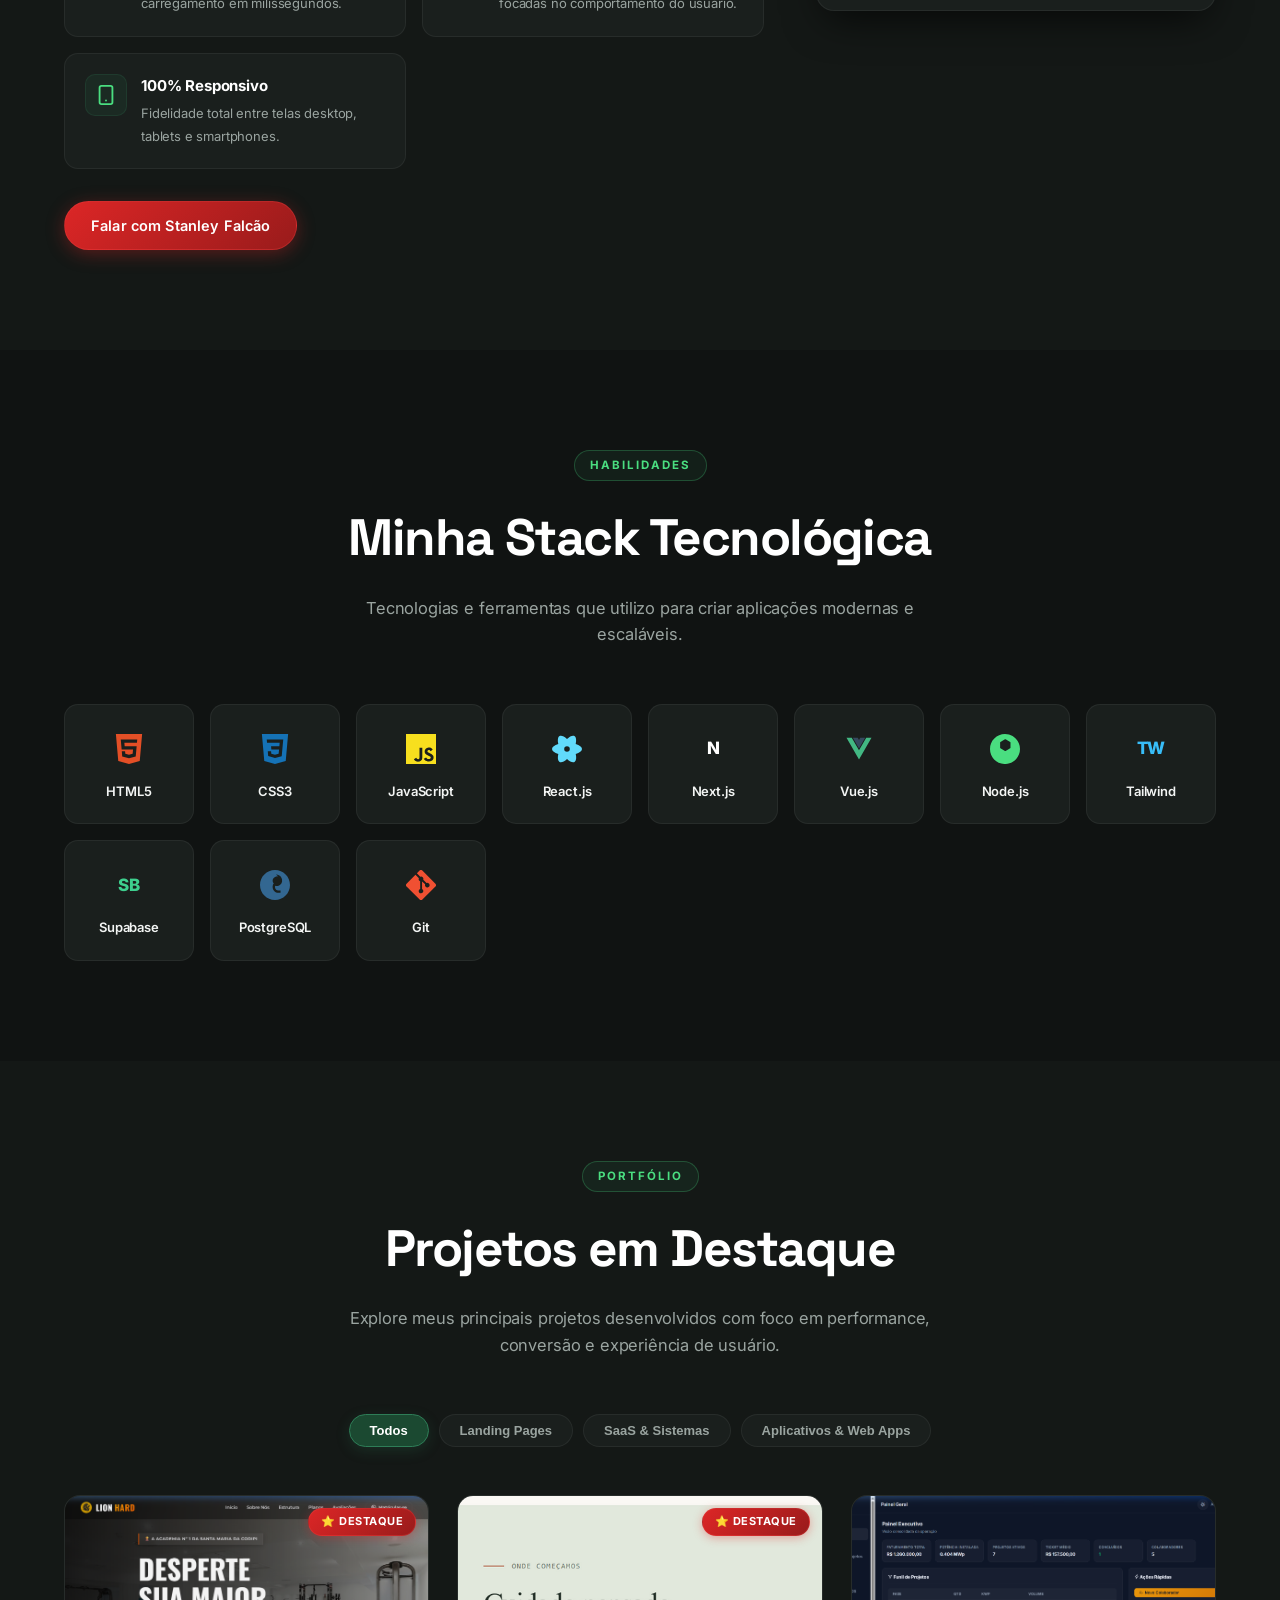
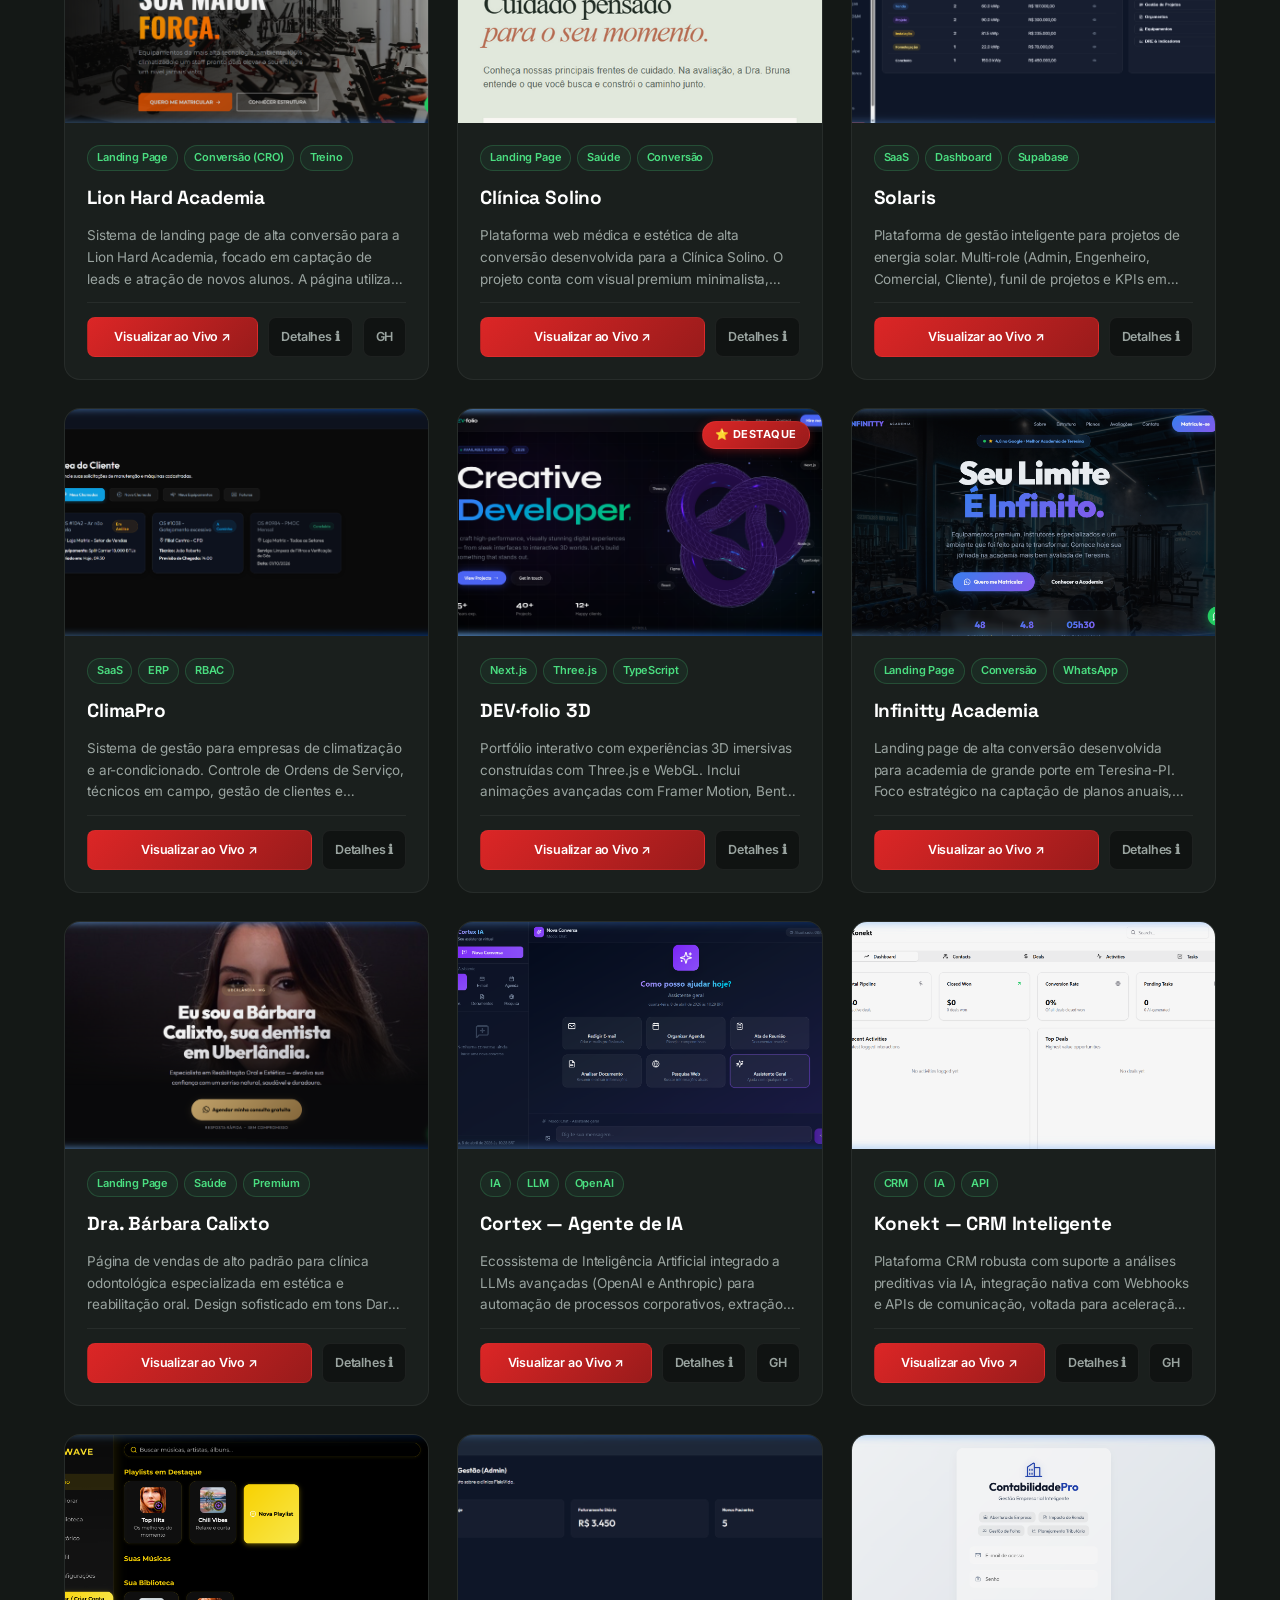
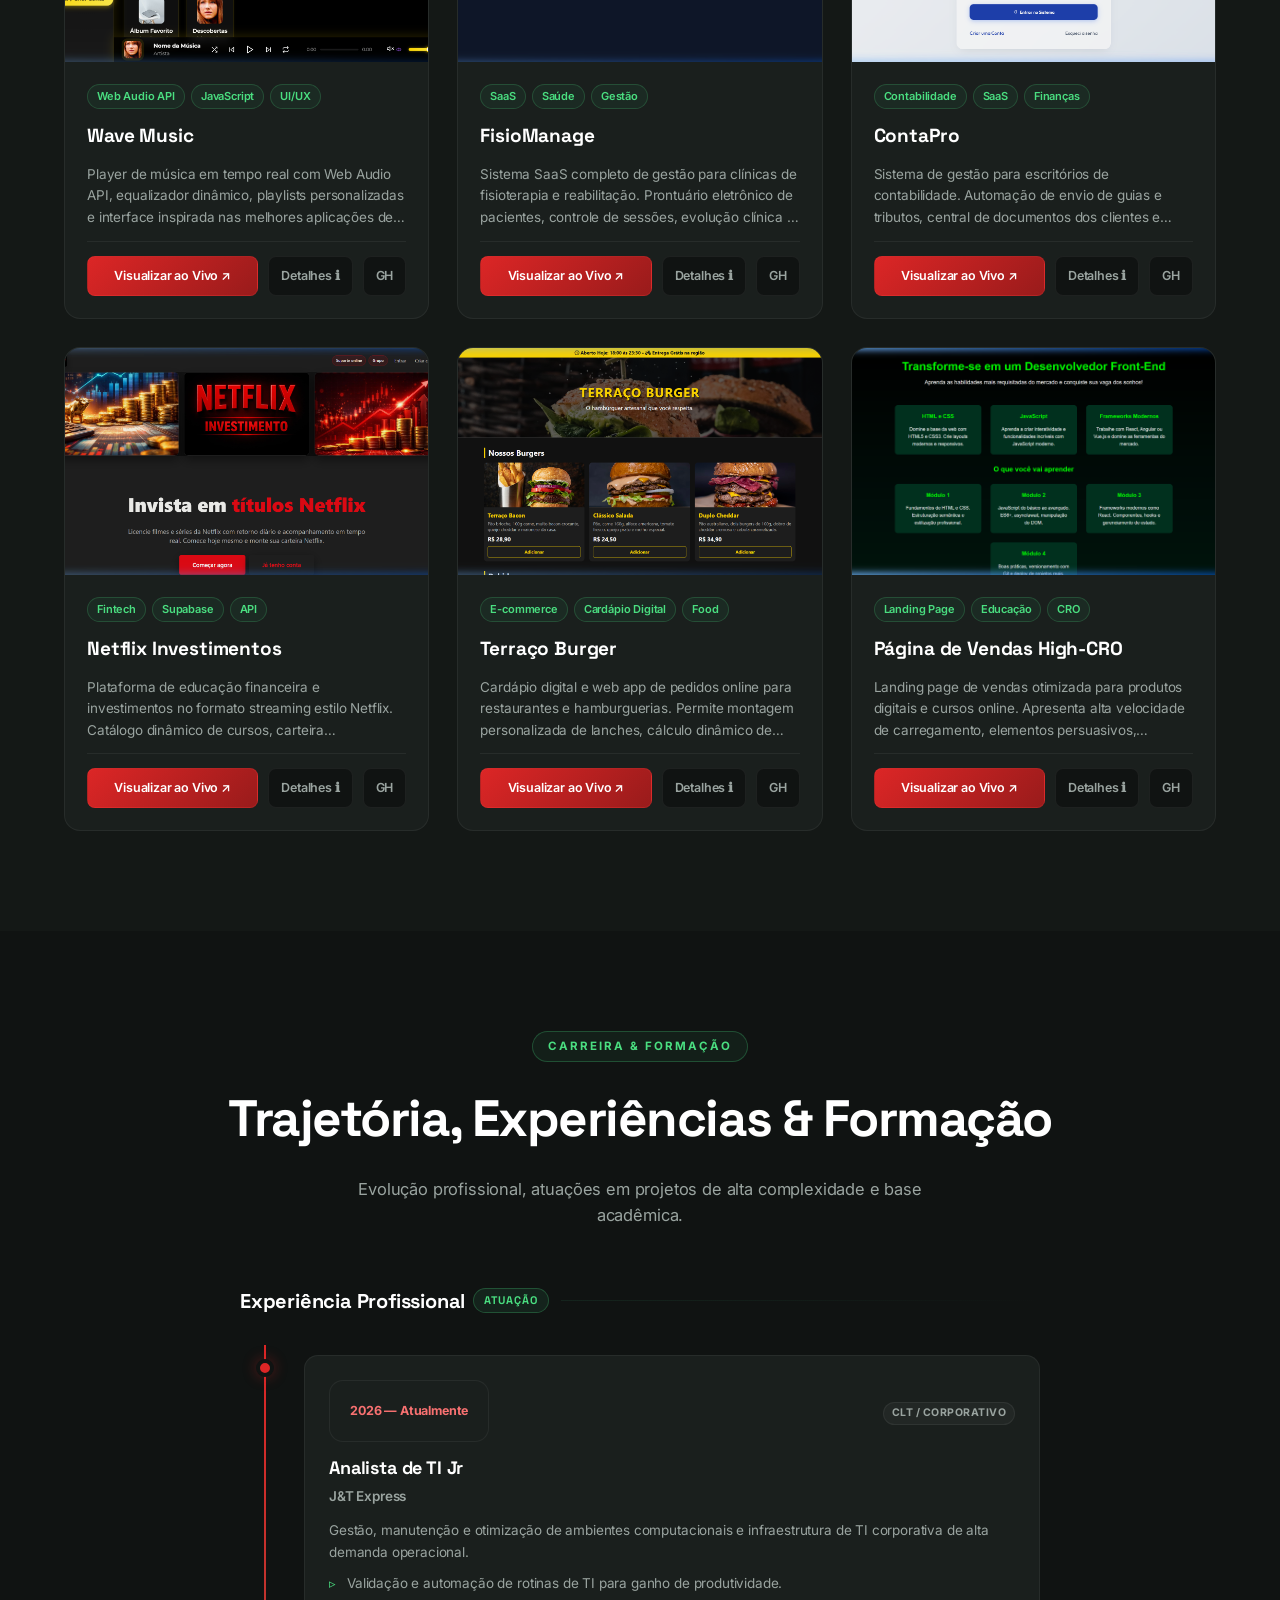
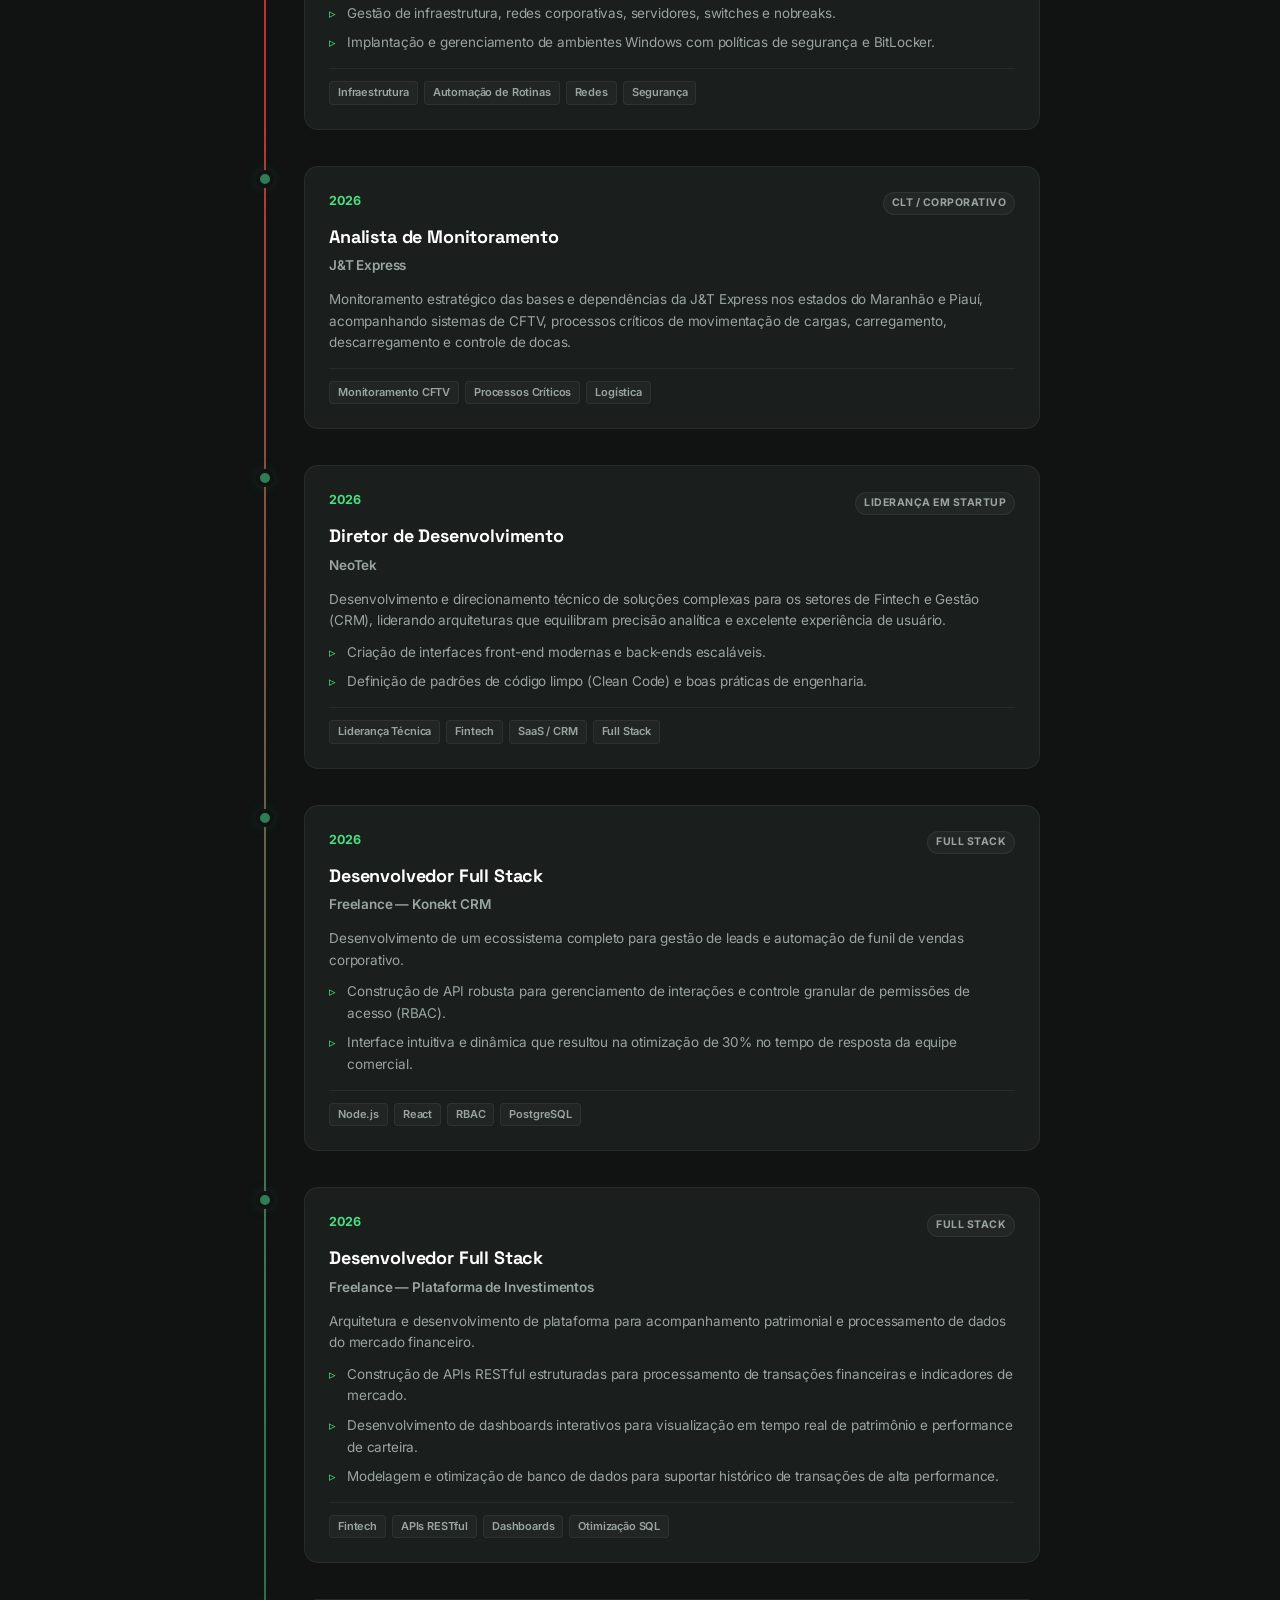
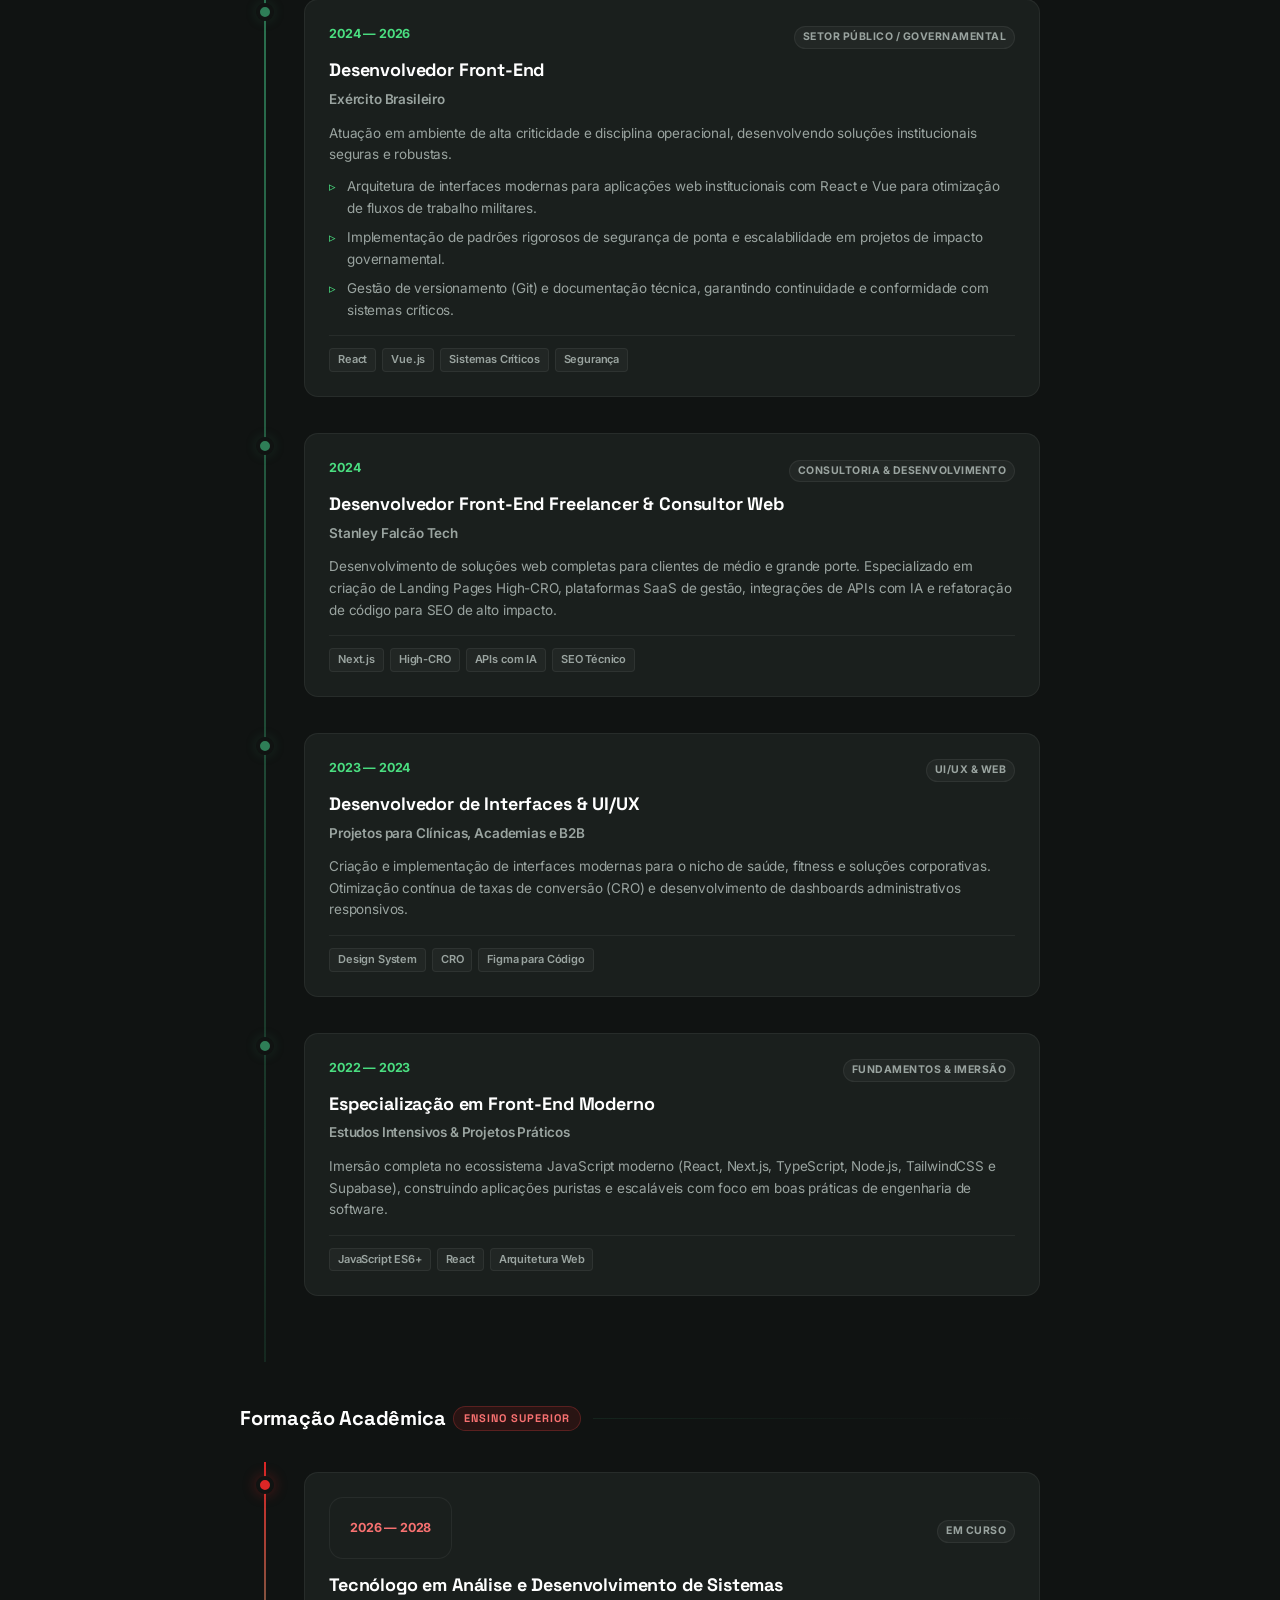
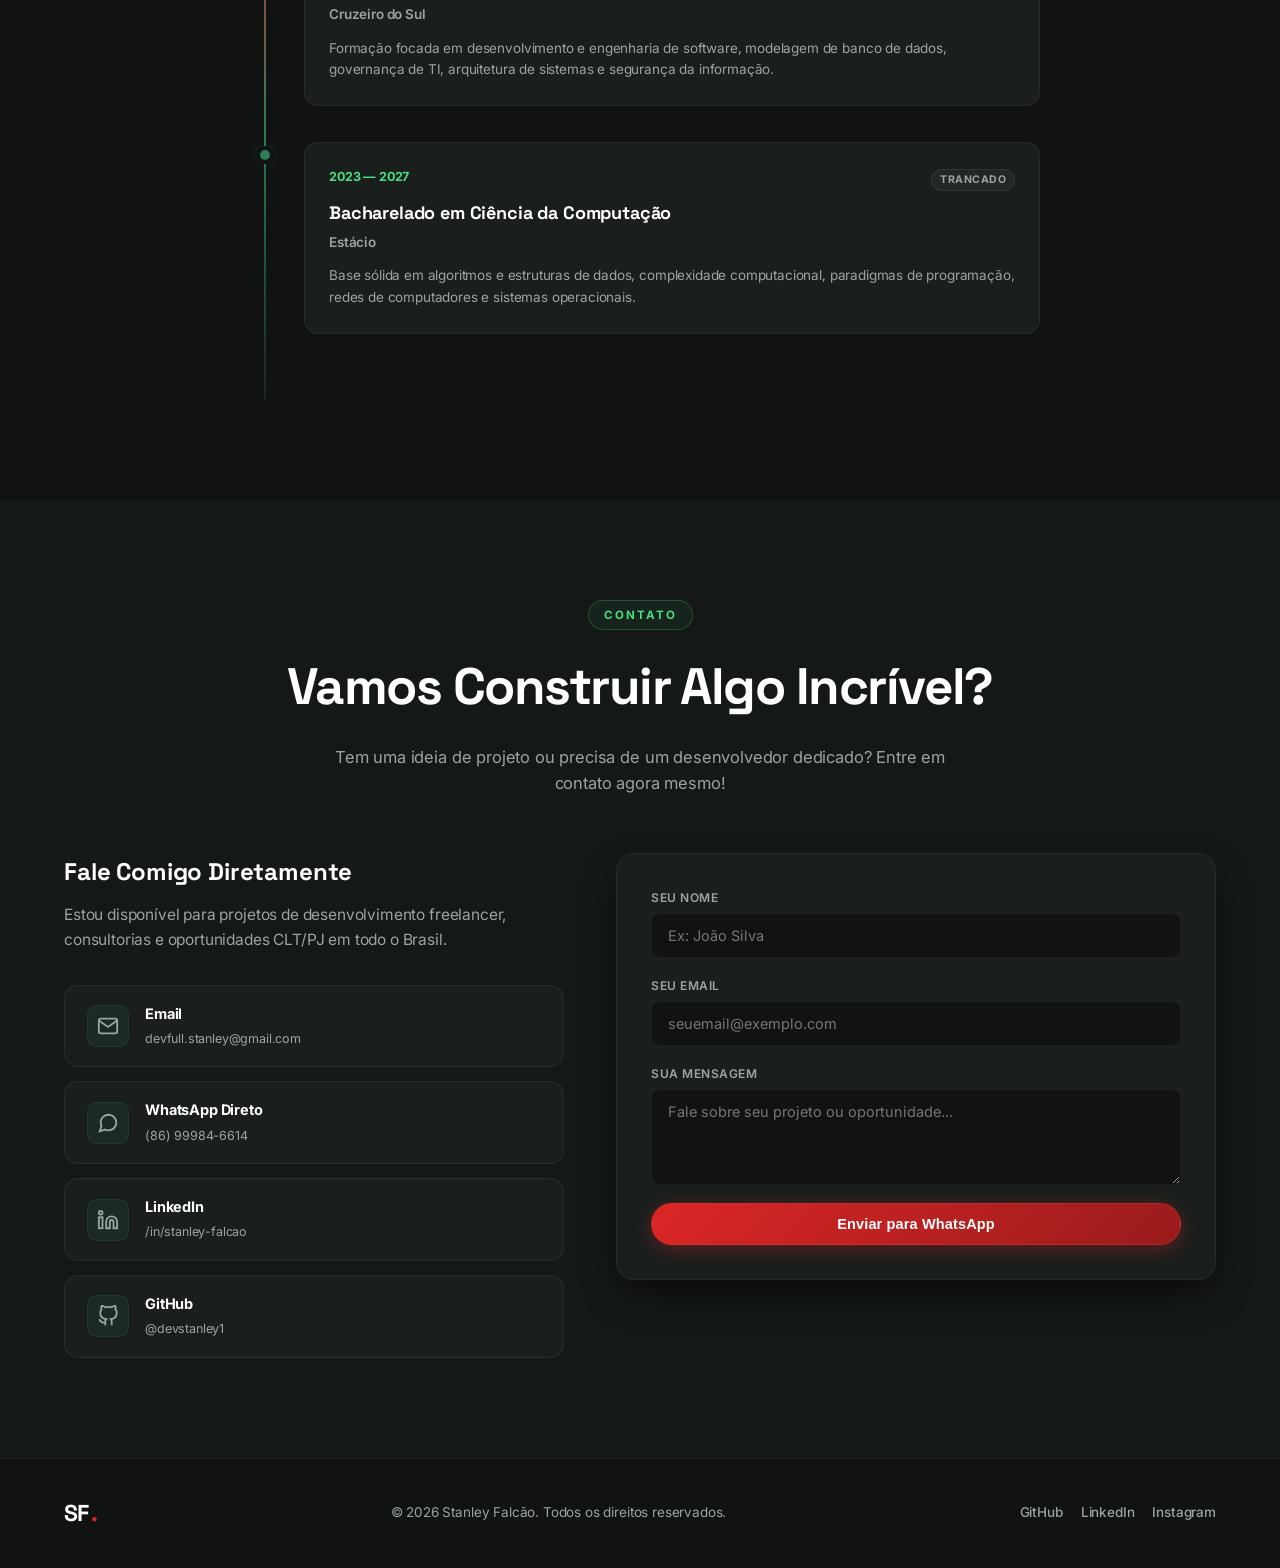
==== commit 1e872a6d: "feat: add structured project files, assets, and update styles and scripts" ====
--- a/index.html
+++ b/index.html
@@ -1,23 +1,29 @@
 <!DOCTYPE html>
 <html lang="pt-BR">
+
 <head>
   <meta charset="UTF-8" />
   <meta name="viewport" content="width=device-width, initial-scale=1.0" />
-  <link rel="icon" type="image/png" href="favicon-96x96.png" sizes="96x96" />
-  <link rel="icon" type="image/svg+xml" href="favicon.svg" />
-  <link rel="shortcut icon" href="favicon.ico" />
-  <link rel="apple-touch-icon" sizes="180x180" href="apple-touch-icon.png" />
+  <link rel="icon" type="image/png" href="assets/icons/favicon-96x96.png" sizes="96x96" />
+  <link rel="icon" type="image/svg+xml" href="assets/icons/favicon.svg" />
+  <link rel="shortcut icon" href="assets/icons/favicon.ico" />
+  <link rel="apple-touch-icon" sizes="180x180" href="assets/icons/apple-touch-icon.png" />
   <meta name="apple-mobile-web-app-title" content="Stanley Falcão" />
   <link rel="manifest" href="site.webmanifest" />
-  <title>Stanley Falcão | Desenvolvedor Front-End</title>
-  <meta name="description" content="Portfólio de Stanley Falcão, Desenvolvedor Front-End especializado em interfaces modernas, responsivas e de alto desempenho." />
+  <title>Stanley Falcão | Desenvolvedor Full Stack & UI/UX</title>
+  <meta name="description"
+    content="Portfólio profissional de Stanley Falcão, Desenvolvedor Full Stack especializado em React, Node.js, TypeScript e arquitetura de sistemas." />
   <link rel="preconnect" href="https://fonts.googleapis.com" />
-  <link href="https://fonts.googleapis.com/css2?family=Inter:wght@300;400;500;600;700;800;900&family=Space+Grotesk:wght@400;500;600;700&display=swap" rel="stylesheet" />
-  <link rel="stylesheet" href="style.css" />
+  <link rel="preconnect" href="https://fonts.gstatic.com" crossorigin />
+  <link
+    href="https://fonts.googleapis.com/css2?family=Inter:wght@300;400;500;600;700;800;900&family=Space+Grotesk:wght@400;500;600;700;800&display=swap"
+    rel="stylesheet" />
+  <link rel="stylesheet" href="assets/css/style.css" />
 </head>
+
 <body>
 
-  <!-- NAV -->
+  <!-- NAVBAR -->
   <nav class="navbar" id="navbar">
     <div class="nav-container">
       <a href="#home" class="nav-logo">SF<span class="dot">.</span></a>
@@ -26,10 +32,11 @@
         <li><a href="#about">Sobre</a></li>
         <li><a href="#skills">Skills</a></li>
         <li><a href="#projects">Projetos</a></li>
+        <li><a href="#timeline">Trajetória</a></li>
         <li><a href="#contact">Contato</a></li>
       </ul>
-      <a href="#contact" class="nav-cta">Contato</a>
-      <button class="hamburger" id="hamburger" aria-label="Menu">
+      <a href="#contact" class="nav-cta">Falar Comigo</a>
+      <button class="hamburger" id="hamburger" aria-label="Menu Mobile">
         <span></span><span></span><span></span>
       </button>
     </div>
@@ -43,38 +50,45 @@
       <div class="orb orb-3"></div>
       <canvas id="particles"></canvas>
     </div>
-    <div class="hero-content">
-      <div class="hero-badge">
-        <span class="badge-dot"></span>
-        Disponível para projetos
-      </div>
-      <h1 class="hero-title">
-        Olá, sou <span class="gradient-text">Stanley Falcão</span>
-      </h1>
-      <p class="hero-subtitle">Desenvolvedor <span class="typed-text" id="typedText"></span></p>
-      <p class="hero-desc">2 anos criando interfaces modernas, responsivas e de alto desempenho. Especializado em React.js, Next.js e experiências digitais que impressionam.</p>
-      <div class="hero-actions">
-        <a href="#projects" class="btn btn-primary">Ver Projetos</a>
-        <a href="#contact" class="btn btn-outline">Falar Comigo</a>
-      </div>
-      <div class="hero-stats">
-        <div class="stat"><span class="stat-num">13+</span><span class="stat-label">Projetos</span></div>
-        <div class="stat-divider"></div>
-        <div class="stat"><span class="stat-num">2+</span><span class="stat-label">Anos de Exp.</span></div>
-        <div class="stat-divider"></div>
-        <div class="stat"><span class="stat-num">100%</span><span class="stat-label">Dedicação</span></div>
-      </div>
-    </div>
-    <div class="hero-visual">
-      <div class="avatar-ring">
-        <div class="avatar-inner" style="overflow: hidden;">
-          <img src="images/avatar.jpg" alt="Stanley Falcão" style="width: 100%; height: 100%; object-fit: cover; border-radius: 50%;" />
-        </div>
-      </div>
-      <div class="floating-chip chip-1">React.js</div>
-      <div class="floating-chip chip-2">Next.js</div>
-      <div class="floating-chip chip-3">TypeScript</div>
-      <div class="floating-chip chip-4">Node.js</div>
+    <div class="container">
+      <div class="hero-grid">
+        <div class="hero-content">
+          <div class="hero-badge">
+            <span class="badge-dot"></span>
+            Disponível para novos projetos & CLT
+          </div>
+          <h1 class="hero-title">
+            Transformando ideias em <span class="gradient-text">experiências digitais de alta performance</span>
+          </h1>
+          <p class="hero-subtitle">Desenvolvedor <span class="typed-text" id="typedText"></span></p>
+          <p class="hero-desc">2 anos criando aplicações web modernas, landing pages de alta conversão e sistemas SaaS
+            completos. Focado em código limpo, velocidade extrema (LCP) e design responsivo.</p>
+          <div class="hero-actions">
+            <a href="#projects" class="btn btn-primary">Ver Meus Projetos </a>
+            <a href="https://wa.me/5586999846614?text=Olá%20Stanley,%20vi%20seu%20portfólio%20e%20gostaria%20de%20conversar!"
+              target="_blank" class="btn btn-outline">WhatsApp 💬</a>
+          </div>
+          <div class="hero-stats">
+            <div class="stat"><span class="stat-num">15+</span><span class="stat-label">Projetos Entregues</span></div>
+            <div class="stat-divider"></div>
+            <div class="stat"><span class="stat-num">2+</span><span class="stat-label">Anos de Exp.</span></div>
+            <div class="stat-divider"></div>
+            <div class="stat"><span class="stat-num">100%</span><span class="stat-label">Satisfação & Dedicação</span>
+            </div>
+          </div>
+        </div>
+        <div class="hero-visual">
+          <div class="avatar-ring">
+            <div class="avatar-inner">
+              <img src="images/avatar.jpg" alt="Stanley Falcão" />
+            </div>
+          </div>
+          <div class="floating-chip chip-1">React.js</div>
+          <div class="floating-chip chip-2">Next.js</div>
+          <div class="floating-chip chip-3">TypeScript</div>
+          <div class="floating-chip chip-4">Supabase</div>
+        </div>
+      </div>
     </div>
   </section>
 
@@ -83,32 +97,72 @@
     <div class="container">
       <div class="section-header">
         <span class="section-tag">Sobre Mim</span>
-        <h2 class="section-title">Quem sou eu?</h2>
+        <h2 class="section-title">Engenharia de Software & Design Purista</h2>
+        <p class="section-desc">Combinando estética refinada e arquitetura limpa para criar soluções web que vendem e
+          encantam.</p>
       </div>
       <div class="about-grid">
         <div class="about-text">
-          <p>Sou um <strong>Desenvolvedor Front-End</strong> apaixonado por criar experiências digitais que combinam estética e funcionalidade. Com <strong>2 anos de experiência</strong>, construo interfaces modernas e responsivas que realmente impressionam.</p>
-          <p>Trabalho com as tecnologias mais modernas do mercado, desde landing pages de alta conversão até sistemas SaaS completos com dashboards em tempo real, integrações com IA e muito mais.</p>
+          <p>Sou um <strong>Desenvolvedor Front-End</strong> com sede em Teresina-PI, especialista em construir
+            aplicações web modernas, rápidas e orientadas a resultados. Ao longo de <strong>2 anos de atuação</strong>,
+            venho desenvolvendo desde landing pages de altíssima conversão para academias e clínicas médicas até
+            plataformas SaaS complexas com gestão multi-nível e inteligência artificial.</p>
+          <p>Minha abordagem prioriza a <strong>experiência do usuário (UI/UX)</strong>, acessibilidade, SEO técnico
+            absoluto e arquiteturas puristas sem sobrecarga desnecessária.</p>
+
           <div class="about-highlights">
             <div class="highlight">
-              <div class="highlight-icon"><svg width="24" height="24" viewBox="0 0 24 24" fill="none" stroke="currentColor" stroke-width="2" stroke-linecap="round" stroke-linejoin="round" style="color:var(--accent)"><polygon points="13 2 3 14 12 14 11 22 21 10 12 10 13 2"></polygon></svg></div>
-              <div><strong>Alta Performance</strong><p>Código limpo e otimizado</p></div>
+              <div class="highlight-icon">
+                <svg width="22" height="22" viewBox="0 0 24 24" fill="none" stroke="currentColor" stroke-width="2"
+                  stroke-linecap="round" stroke-linejoin="round" style="color:var(--crimson-soft)">
+                  <polygon points="13 2 3 14 12 14 11 22 21 10 12 10 13 2"></polygon>
+                </svg>
+              </div>
+              <div>
+                <strong>Alta Performance</strong>
+                <p>Otimização de LCP, SEO absoluto e carregamento em milissegundos.</p>
+              </div>
             </div>
             <div class="highlight">
-              <div class="highlight-icon"><svg width="24" height="24" viewBox="0 0 24 24" fill="none" stroke="currentColor" stroke-width="2" stroke-linecap="round" stroke-linejoin="round" style="color:var(--primary-light)"><path d="M12 2C6.48 2 2 6.48 2 12s4.48 10 10 10c1.03 0 1.5-.96 1.5-2.02 0-.48-.19-.94-.52-1.28-.31-.33-.51-.76-.51-1.22 0-.96.8-1.74 1.76-1.74h1.56c3.16 0 5.71-2.55 5.71-5.71C21.49 5.86 17.24 2 12 2z"></path><circle cx="6.5" cy="11.5" r="1.5"></circle><circle cx="9.5" cy="7.5" r="1.5"></circle><circle cx="14.5" cy="7.5" r="1.5"></circle><circle cx="17.5" cy="11.5" r="1.5"></circle></svg></div>
-              <div><strong>Design Moderno</strong><p>UI/UX focado no usuário</p></div>
+              <div class="highlight-icon">
+                <svg width="22" height="22" viewBox="0 0 24 24" fill="none" stroke="currentColor" stroke-width="2"
+                  stroke-linecap="round" stroke-linejoin="round" style="color:var(--forest-light)">
+                  <path
+                    d="M12 2C6.48 2 2 6.48 2 12s4.48 10 10 10c1.03 0 1.5-.96 1.5-2.02 0-.48-.19-.94-.52-1.28-.31-.33-.51-.76-.51-1.22 0-.96.8-1.74 1.76-1.74h1.56c3.16 0 5.71-2.55 5.71-5.71C21.49 5.86 17.24 2 12 2z">
+                  </path>
+                  <circle cx="6.5" cy="11.5" r="1.5"></circle>
+                  <circle cx="9.5" cy="7.5" r="1.5"></circle>
+                  <circle cx="14.5" cy="7.5" r="1.5"></circle>
+                  <circle cx="17.5" cy="11.5" r="1.5"></circle>
+                </svg>
+              </div>
+              <div>
+                <strong>Design Premium & CRO</strong>
+                <p>Interfaces agressivas de conversão focadas no comportamento do usuário.</p>
+              </div>
             </div>
             <div class="highlight">
-              <div class="highlight-icon"><svg width="24" height="24" viewBox="0 0 24 24" fill="none" stroke="currentColor" stroke-width="2" stroke-linecap="round" stroke-linejoin="round" style="color:var(--primary)"><rect x="5" y="2" width="14" height="20" rx="2" ry="2"></rect><line x1="12" y1="18" x2="12.01" y2="18"></line></svg></div>
-              <div><strong>Responsivo</strong><p>Perfeito em qualquer tela</p></div>
-            </div>
-          </div>
-          <a href="mailto:devfull.stanley@gmail.com" class="btn btn-primary">Entrar em Contato</a>
-        </div>
+              <div class="highlight-icon">
+                <svg width="22" height="22" viewBox="0 0 24 24" fill="none" stroke="currentColor" stroke-width="2"
+                  stroke-linecap="round" stroke-linejoin="round" style="color:var(--forest-light)">
+                  <rect x="5" y="2" width="14" height="20" rx="2" ry="2"></rect>
+                  <line x1="12" y1="18" x2="12.01" y2="18"></line>
+                </svg>
+              </div>
+              <div>
+                <strong>100% Responsivo</strong>
+                <p>Fidelidade total entre telas desktop, tablets e smartphones.</p>
+              </div>
+            </div>
+          </div>
+
+          <a href="#contact" class="btn btn-primary">Falar com Stanley Falcão</a>
+        </div>
+
         <div class="about-card-wrap">
           <div class="about-card">
             <div class="about-card-header">
-              <img src="images/avatar.jpg" alt="Stanley Falcão" style="width:52px;height:52px;border-radius:50%;object-fit:cover;flex-shrink:0" />
+              <img src="images/avatar.jpg" alt="Stanley Falcão" />
               <div>
                 <strong>Stanley Falcão</strong>
                 <p>Front-End Developer</p>
@@ -116,10 +170,34 @@
               <span class="status-badge">● Online</span>
             </div>
             <div class="about-card-body">
-              <div class="info-row"><svg width="18" height="18" viewBox="0 0 24 24" fill="none" stroke="currentColor" stroke-width="2" stroke-linecap="round" stroke-linejoin="round"><path d="M21 10c0 7-9 13-9 13s-9-6-9-13a9 9 0 0 1 18 0z"></path><circle cx="12" cy="10" r="3"></circle></svg> Teresina, PI — Brasil</div>
-              <div class="info-row"><svg width="18" height="18" viewBox="0 0 24 24" fill="none" stroke="currentColor" stroke-width="2" stroke-linecap="round" stroke-linejoin="round"><path d="M4 4h16c1.1 0 2 .9 2 2v12c0 1.1-.9 2-2 2H4c-1.1 0-2-.9-2-2V6c0-1.1.9-2 2-2z"></path><polyline points="22,6 12,13 2,6"></polyline></svg> devfull.stanley@gmail.com</div>
-              <div class="info-row"><svg width="18" height="18" viewBox="0 0 24 24" fill="none" stroke="currentColor" stroke-width="2" stroke-linecap="round" stroke-linejoin="round"><rect x="5" y="2" width="14" height="20" rx="2" ry="2"></rect><line x1="12" y1="18" x2="12.01" y2="18"></line></svg> (86) 99984-6614</div>
-              <div class="info-row"><svg width="18" height="18" viewBox="0 0 24 24" fill="none" stroke="currentColor" stroke-width="2" stroke-linecap="round" stroke-linejoin="round"><rect x="2" y="7" width="20" height="14" rx="2" ry="2"></rect><path d="M16 21V5a2 2 0 0 0-2-2h-4a2 2 0 0 0-2 2v16"></path></svg> Disponível p/ freela & CLT</div>
+              <div class="info-row">
+                <svg width="18" height="18" viewBox="0 0 24 24" fill="none" stroke="currentColor" stroke-width="2">
+                  <path d="M21 10c0 7-9 13-9 13s-9-6-9-13a9 9 0 0 1 18 0z"></path>
+                  <circle cx="12" cy="10" r="3"></circle>
+                </svg>
+                Teresina, PI — Brasil
+              </div>
+              <div class="info-row">
+                <svg width="18" height="18" viewBox="0 0 24 24" fill="none" stroke="currentColor" stroke-width="2">
+                  <path d="M4 4h16c1.1 0 2 .9 2 2v12c0 1.1-.9 2-2 2H4c-1.1 0-2-.9-2-2V6c0-1.1.9-2 2-2z"></path>
+                  <polyline points="22,6 12,13 2,6"></polyline>
+                </svg>
+                devfull.stanley@gmail.com
+              </div>
+              <div class="info-row">
+                <svg width="18" height="18" viewBox="0 0 24 24" fill="none" stroke="currentColor" stroke-width="2">
+                  <rect x="5" y="2" width="14" height="20" rx="2" ry="2"></rect>
+                  <line x1="12" y1="18" x2="12.01" y2="18"></line>
+                </svg>
+                (86) 99984-6614
+              </div>
+              <div class="info-row">
+                <svg width="18" height="18" viewBox="0 0 24 24" fill="none" stroke="currentColor" stroke-width="2">
+                  <rect x="2" y="7" width="20" height="14" rx="2" ry="2"></rect>
+                  <path d="M16 21V5a2 2 0 0 0-2-2h-4a2 2 0 0 0-2 2v16"></path>
+                </svg>
+                Freelancer & Vagas CLT
+              </div>
             </div>
             <div class="about-card-socials">
               <a href="https://github.com/devstanley1" target="_blank" class="social-btn">GitHub</a>
@@ -137,55 +215,92 @@
     <div class="container">
       <div class="section-header">
         <span class="section-tag">Habilidades</span>
-        <h2 class="section-title">Stack Tecnológica</h2>
-        <p class="section-desc">Ferramentas e tecnologias que domino no dia a dia</p>
+        <h2 class="section-title">Minha Stack Tecnológica</h2>
+        <p class="section-desc">Tecnologias e ferramentas que utilizo para criar aplicações modernas e escaláveis.</p>
       </div>
       <div class="skills-grid">
-        <div class="skill-card" data-delay="0">
+        <div class="skill-card">
           <div class="skill-icon html">
-            <svg viewBox="0 0 24 24" fill="currentColor"><path d="M1.5 0h21l-1.91 21.563L11.977 24l-8.565-2.438L1.5 0zm7.031 9.75l-.232-2.718 10.059.003.23-2.622L5.412 4.41l.698 8.01h9.126l-.326 3.426-2.91.804-2.955-.81-.188-2.11H6.248l.33 4.171L12 19.351l5.379-1.443.744-8.157H8.531z"/></svg>
+            <svg viewBox="0 0 24 24" fill="currentColor">
+              <path
+                d="M1.5 0h21l-1.91 21.563L11.977 24l-8.565-2.438L1.5 0zm7.031 9.75l-.232-2.718 10.059.003.23-2.622L5.412 4.41l.698 8.01h9.126l-.326 3.426-2.91.804-2.955-.81-.188-2.11H6.248l.33 4.171L12 19.351l5.379-1.443.744-8.157H8.531z" />
+            </svg>
           </div>
           <span>HTML5</span>
         </div>
-        <div class="skill-card" data-delay="50">
+        <div class="skill-card">
           <div class="skill-icon css">
-            <svg viewBox="0 0 24 24" fill="currentColor"><path d="M1.5 0h21l-1.91 21.563L11.977 24l-8.564-2.438L1.5 0zm17.09 4.413L5.41 4.41l.213 2.622 10.125.002-.255 2.716h-6.64l.24 2.573h6.182l-.366 3.523-2.91.804-2.956-.81-.188-2.11h-2.61l.29 3.855L12 19.288l5.373-1.53L18.59 4.413z"/></svg>
+            <svg viewBox="0 0 24 24" fill="currentColor">
+              <path
+                d="M1.5 0h21l-1.91 21.563L11.977 24l-8.564-2.438L1.5 0zm17.09 4.413L5.41 4.41l.213 2.622 10.125.002-.255 2.716h-6.64l.24 2.573h6.182l-.366 3.523-2.91.804-2.956-.81-.188-2.11h-2.61l.29 3.855L12 19.288l5.373-1.53L18.59 4.413z" />
+            </svg>
           </div>
           <span>CSS3</span>
         </div>
-        <div class="skill-card" data-delay="100">
+        <div class="skill-card">
           <div class="skill-icon js">
-            <svg viewBox="0 0 24 24" fill="currentColor"><path d="M0 0h24v24H0V0zm22.034 18.276c-.175-1.095-.888-2.015-3.003-2.873-.736-.345-1.554-.585-1.797-1.14-.091-.33-.105-.51-.046-.705.15-.646.915-.84 1.515-.66.39.12.75.42.976.9 1.034-.676 1.034-.676 1.755-1.125-.27-.42-.404-.601-.586-.78-.63-.705-1.469-1.065-2.834-1.034l-.705.089c-.676.165-1.32.525-1.71 1.005-1.14 1.291-.811 3.541.569 4.471 1.365 1.02 3.361 1.244 3.616 2.205.24 1.17-.87 1.545-1.966 1.41-.811-.18-1.26-.586-1.755-1.336l-1.83 1.051c.21.48.45.689.81 1.109 1.74 1.756 6.09 1.666 6.871-1.004.029-.09.24-.705.074-1.65l.046.067zm-8.983-7.245h-2.248c0 1.938-.009 3.864-.009 5.805 0 1.232.063 2.363-.138 2.711-.33.689-1.18.601-1.566.48-.396-.196-.597-.466-.83-.855-.063-.105-.11-.196-.127-.196l-1.825 1.125c.305.63.75 1.172 1.324 1.517.855.51 2.004.675 3.207.405.783-.226 1.458-.691 1.811-1.411.51-.93.402-2.07.397-3.346.012-2.054 0-4.109 0-6.179l.004-.056z"/></svg>
+            <svg viewBox="0 0 24 24" fill="currentColor">
+              <path
+                d="M0 0h24v24H0V0zm22.034 18.276c-.175-1.095-.888-2.015-3.003-2.873-.736-.345-1.554-.585-1.797-1.14-.091-.33-.105-.51-.046-.705.15-.646.915-.84 1.515-.66.39.12.75.42.976.9 1.034-.676 1.034-.676 1.755-1.125-.27-.42-.404-.601-.586-.78-.63-.705-1.469-1.065-2.834-1.034l-.705.089c-.676.165-1.32.525-1.71 1.005-1.14 1.291-.811 3.541.569 4.471 1.365 1.02 3.361 1.244 3.616 2.205.24 1.17-.87 1.545-1.966 1.41-.811-.18-1.26-.586-1.755-1.336l-1.83 1.051c.21.48.45.689.81 1.109 1.74 1.756 6.09 1.666 6.871-1.004.029-.09.24-.705.074-1.65l.046.067zm-8.983-7.245h-2.248c0 1.938-.009 3.864-.009 5.805 0 1.232.063 2.363-.138 2.711-.33.689-1.18.601-1.566.48-.396-.196-.597-.466-.83-.855-.063-.105-.11-.196-.127-.196l-1.825 1.125c.305.63.75 1.172 1.324 1.517.855.51 2.004.675 3.207.405.783-.226 1.458-.691 1.811-1.411.51-.93.402-2.07.397-3.346.012-2.054 0-4.109 0-6.179l.004-.056z" />
+            </svg>
           </div>
           <span>JavaScript</span>
         </div>
-        <div class="skill-card" data-delay="150">
+        <div class="skill-card">
           <div class="skill-icon react">
-            <svg viewBox="0 0 24 24" fill="currentColor"><path d="M14.23 12.004a2.236 2.236 0 0 1-2.235 2.236 2.236 2.236 0 0 1-2.236-2.236 2.236 2.236 0 0 1 2.235-2.236 2.236 2.236 0 0 1 2.236 2.236zm2.648-10.69c-1.346 0-3.107.96-4.888 2.622-1.78-1.653-3.542-2.602-4.887-2.602-.41 0-.783.093-1.106.278-1.375.793-1.683 3.264-.973 6.365C1.98 8.917 0 10.42 0 12.004c0 1.59 1.99 3.097 5.043 4.03-.704 3.113-.39 5.588.988 6.38.32.187.69.275 1.102.275 1.345 0 3.107-.96 4.888-2.624 1.78 1.654 3.542 2.603 4.887 2.603.41 0 .783-.09 1.106-.275 1.374-.792 1.683-3.263.973-6.365C22.02 15.096 24 13.59 24 12.004c0-1.59-1.99-3.097-5.043-4.032.704-3.11.39-5.587-.988-6.38-.318-.184-.688-.277-1.092-.278zm-.005 1.09c.174 0 .332.043.468.128.657.38.875 1.809.515 3.637-.077.376-.164.763-.271 1.16a13.3 13.3 0 0 0-3.29-.972 13.243 13.243 0 0 0-2.181-2.543c1.561-1.34 3.042-2.41 4.759-2.41zM12.005 21.956c-.857 0-1.655-.304-2.284-.816.047-.038.093-.077.14-.117a13.13 13.13 0 0 0 2.144-2.526 13.238 13.238 0 0 0 3.29-.972c.108.397.195.785.272 1.162.36 1.828.143 3.257-.516 3.636a1.124 1.124 0 0 1-.468.126l-.578.507zM7.24 2.424c.174 0 .332.043.468.128.657.38.875 1.809.515 3.637a13.3 13.3 0 0 0-.271 1.16 13.191 13.191 0 0 0-3.29.972c-.108-.397-.195-.785-.272-1.162C4.03 5.301 4.247 3.872 4.906 3.493a1.124 1.124 0 0 1 .468-.127l1.866.058zm4.765 12.63a13.084 13.084 0 0 1-.73-.052 13.18 13.18 0 0 1-1.344-.236c-.212-.059-.42-.122-.624-.188a.054.054 0 0 1 0-.016c.206-.066.415-.13.627-.189.448-.117.908-.208 1.376-.272.254-.025.505-.04.746-.04.004 0 .004 0 .004 0 .004 0 .004 0 .004 0zM6.48 12.004c0-.19.01-.381.028-.567a13.14 13.14 0 0 0 1.56.633c.163.05.33.1.5.145a13.23 13.23 0 0 0-.42 1.385c-.054.24-.097.475-.13.707a13.29 13.29 0 0 0-1.403-.784 9.638 9.638 0 0 1-.135-1.519zm5.525-5.33c.447.43.876.903 1.284 1.412a13.04 13.04 0 0 0-1.284-.053c-.431 0-.855.018-1.272.053.408-.509.836-.982 1.272-1.412zm0 10.656c-.436-.43-.864-.903-1.272-1.41.417.035.84.054 1.272.054.43 0 .855-.019 1.284-.054a13.04 13.04 0 0 1-1.284 1.41zm4.517-9.674a13.23 13.23 0 0 0-.42-1.386c.17-.045.337-.094.5-.144a13.14 13.14 0 0 0 1.56-.633c.017.186.027.377.027.567 0 .537-.047 1.048-.134 1.52a13.29 13.29 0 0 0-1.533.076z"/></svg>
+            <svg viewBox="0 0 24 24" fill="currentColor">
+              <path
+                d="M14.23 12.004a2.236 2.236 0 0 1-2.235 2.236 2.236 2.236 0 0 1-2.236-2.236 2.236 2.236 0 0 1 2.235-2.236 2.236 2.236 0 0 1 2.236 2.236zm2.648-10.69c-1.346 0-3.107.96-4.888 2.622-1.78-1.653-3.542-2.602-4.887-2.602-.41 0-.783.093-1.106.278-1.375.793-1.683 3.264-.973 6.365C1.98 8.917 0 10.42 0 12.004c0 1.59 1.99 3.097 5.043 4.03-.704 3.113-.39 5.588.988 6.38.32.187.69.275 1.102.275 1.345 0 3.107-.96 4.888-2.624 1.78 1.654 3.542 2.603 4.887 2.603.41 0 .783-.09 1.106-.275 1.374-.792 1.683-3.263.973-6.365C22.02 15.096 24 13.59 24 12.004c0-1.59-1.99-3.097-5.043-4.032.704-3.11.39-5.587-.988-6.38-.318-.184-.688-.277-1.092-.278z" />
+            </svg>
           </div>
           <span>React.js</span>
         </div>
-        <div class="skill-card" data-delay="200">
+        <div class="skill-card">
           <div class="skill-icon next">N</div>
           <span>Next.js</span>
         </div>
-        <div class="skill-card" data-delay="250">
+        <div class="skill-card">
+          <div class="skill-icon vue" style="color: #42b883;">
+            <svg viewBox="0 0 24 24" fill="currentColor">
+              <path d="M2.0001 3.0001L12.0001 20.3206L22.0001 3.0001H17.8055L12.0001 13.0526L6.1947 3.0001H2.0001Z" />
+              <path d="M7.0528 3.0001L12.0001 11.5684L16.9474 3.0001H12.9999L12.0001 4.7317L11.0003 3.0001H7.0528Z"
+                fill="#35495e" />
+            </svg>
+          </div>
+          <span>Vue.js</span>
+        </div>
+        <div class="skill-card">
           <div class="skill-icon node">
-            <svg viewBox="0 0 24 24" fill="currentColor"><path d="M11.998.016C5.366.016 0 5.382 0 12.014s5.366 11.998 11.998 11.998c6.632 0 11.998-5.366 11.998-11.998S18.63.016 11.998.016zm-.01 4.07a1.028 1.028 0 0 1 .512.137l3.63 2.096c.159.09.259.261.259.446v4.193c0 .184-.1.356-.259.446l-3.63 2.096a.519.519 0 0 1-.512 0l-3.63-2.096a.513.513 0 0 1-.259-.446V6.765c0-.184.1-.356.259-.446l3.63-2.096a1.028 1.028 0 0 1 .512-.137h-.012zm0 1.028l-3.118 1.8v3.6l3.118 1.8 3.118-1.8v-3.6l-3.118-1.8zm0 .9l2.218 1.28v2.559l-2.218 1.28-2.218-1.28V7.293l2.218-1.28z"/></svg>
+            <svg viewBox="0 0 24 24" fill="currentColor">
+              <path
+                d="M11.998.016C5.366.016 0 5.382 0 12.014s5.366 11.998 11.998 11.998c6.632 0 11.998-5.366 11.998-11.998S18.63.016 11.998.016zm-.01 4.07a1.028 1.028 0 0 1 .512.137l3.63 2.096c.159.09.259.261.259.446v4.193c0 .184-.1.356-.259.446l-3.63 2.096a.519.519 0 0 1-.512 0l-3.63-2.096a.513.513 0 0 1-.259-.446V6.765c0-.184.1-.356.259-.446l3.63-2.096a1.028 1.028 0 0 1 .512-.137h-.012z" />
+            </svg>
           </div>
           <span>Node.js</span>
         </div>
-        <div class="skill-card" data-delay="300">
+        <div class="skill-card">
           <div class="skill-icon tailwind">TW</div>
           <span>Tailwind</span>
         </div>
-        <div class="skill-card" data-delay="350">
+        <div class="skill-card">
           <div class="skill-icon supabase">SB</div>
           <span>Supabase</span>
         </div>
-        <div class="skill-card" data-delay="400">
+        <div class="skill-card">
+          <div class="skill-icon postgresql" style="color: #336791;">
+            <svg viewBox="0 0 24 24" fill="currentColor">
+              <path
+                d="M11.996 0C5.372 0 0 5.373 0 12c0 6.628 5.372 12 11.996 12 6.628 0 12.004-5.372 12.004-12 0-6.627-5.376-12-12.004-12zm.743 3.652c.983 0 1.954.276 2.766.805 1.54 1.004 2.378 2.802 2.148 4.649-.125.996-.582 1.905-1.295 2.585-.436.417-.962.736-1.541.932-.477.161-.986.239-1.492.231-.383-.006-.763-.07-1.127-.191-.192.359-.282.764-.26 1.171.042.753.385 1.442.943 1.928.47.411 1.077.64 1.706.643h1.838v1.758h-1.838c-1.139-.004-2.235-.45-3.049-1.246-.948-.928-1.474-2.227-1.441-3.563.024-.961.341-1.889.907-2.656-.474-.475-.778-1.107-.852-1.78-.124-1.129.356-2.237 1.258-2.909.846-.628 1.905-.957 3.03-.957z" />
+            </svg>
+          </div>
+          <span>PostgreSQL</span>
+        </div>
+        <div class="skill-card">
           <div class="skill-icon git">
-            <svg viewBox="0 0 24 24" fill="currentColor"><path d="M23.546 10.93L13.067.452a1.55 1.55 0 0 0-2.188 0L8.708 2.627l2.76 2.76a1.838 1.838 0 0 1 2.327 2.341l2.658 2.66a1.838 1.838 0 1 1-1.103 1.036L12.84 9.112v6.083a1.839 1.839 0 1 1-1.51-.07V9.064a1.839 1.839 0 0 1-.998-2.417L7.578 3.89 .45 11.022a1.549 1.549 0 0 0 0 2.187l10.478 10.478a1.55 1.55 0 0 0 2.187 0l10.432-10.432a1.549 1.549 0 0 0 0-2.187"/></svg>
+            <svg viewBox="0 0 24 24" fill="currentColor">
+              <path
+                d="M23.546 10.93L13.067.452a1.55 1.55 0 0 0-2.188 0L8.708 2.627l2.76 2.76a1.838 1.838 0 0 1 2.327 2.341l2.658 2.66a1.838 1.838 0 1 1-1.103 1.036L12.84 9.112v6.083a1.839 1.839 0 1 1-1.51-.07V9.064a1.839 1.839 0 0 1-.998-2.417L7.578 3.89 .45 11.022a1.549 1.549 0 0 0 0 2.187l10.478 10.478a1.55 1.55 0 0 0 2.187 0l10.432-10.432a1.549 1.549 0 0 0 0-2.187" />
+            </svg>
           </div>
           <span>Git</span>
         </div>
@@ -198,285 +313,301 @@
     <div class="container">
       <div class="section-header">
         <span class="section-tag">Portfólio</span>
-        <h2 class="section-title">Meus Projetos</h2>
-        <p class="section-desc">Seleção de trabalhos que demonstram minha expertise técnica e criativa</p>
+        <h2 class="section-title">Projetos em Destaque</h2>
+        <p class="section-desc">Explore meus principais projetos desenvolvidos com foco em performance, conversão e
+          experiência de usuário.</p>
       </div>
 
       <!-- FILTER TABS -->
       <div class="filter-tabs">
         <button class="filter-btn active" data-filter="all">Todos</button>
-        <button class="filter-btn" data-filter="saas">SaaS / Sistemas</button>
         <button class="filter-btn" data-filter="landing">Landing Pages</button>
-        <button class="filter-btn" data-filter="app">Aplicativos</button>
-      </div>
-
+        <button class="filter-btn" data-filter="saas">SaaS & Sistemas</button>
+        <button class="filter-btn" data-filter="app">Aplicativos & Web Apps</button>
+      </div>
+
+      <!-- PROJECTS GRID CONTAINER -->
       <div class="projects-grid" id="projectsGrid">
-
-        <!-- LION HARD -->
-        <div class="project-card" data-category="landing" data-aos>
-          <div class="project-image" style="background: url('images/projects/proj_lionhard.png') center/cover no-repeat;">
-            <div class="project-overlay">
-              <a href="projeto.html?id=lionhard" class="project-link">Mais Informações ↗</a>
-            </div>
-            <div class="project-emoji" style="display:none"></div>
-          </div>
-          <div class="project-info">
-            <div class="project-tags">
-              <span class="tag">Landing Page</span><span class="tag">Conversão (CRO)</span><span class="tag">Treino</span>
-            </div>
-            <h3>Lion Hard Academia</h3>
-            <p>Sistema de landing page de alta conversão estruturado com foco atlético (Dark Mode) para captação máxima de alunos e leads qualificados web via Google Maps e WhatsApp.</p>
-          </div>
-        </div>
-
-        <!-- 1 -->
-        <div class="project-card" data-category="saas" data-aos>
-          <div class="project-image" style="background: url('images/projects/proj_solaris.png') center/cover no-repeat;">
-  <div class="project-overlay">
-    <a href="projeto.html?id=solaris" class="project-link">Mais Informações ↗</a>
-  </div>
-  <div class="project-emoji" style="display:none"></div>
-  
-</div>
-<div class="project-info">
-            <div class="project-tags">
-              <span class="tag">SaaS</span><span class="tag">Dashboard</span><span class="tag">Supabase</span>
-            </div>
-            <h3>Solaris</h3>
-            <p>Plataforma de gestão inteligente para projetos de energia solar. Multi-role (Admin, Engenheiro, Comercial, Cliente), funil de projetos e KPIs em tempo real.</p>
-            
-          </div>
-        </div>
-
-        <!-- 2 -->
-        <div class="project-card" data-category="saas" data-aos>
-          <div class="project-image" style="background: url('images/projects/proj_climapro.png') center/cover no-repeat;">
-  <div class="project-overlay">
-    <a href="projeto.html?id=climapro" class="project-link">Mais Informações ↗</a>
-  </div>
-  <div class="project-emoji" style="display:none"></div>
-  
-</div>
-<div class="project-info">
-            <div class="project-tags">
-              <span class="tag">SaaS</span><span class="tag">ERP</span><span class="tag">RBAC</span>
-            </div>
-            <h3>ClimaPro</h3>
-            <p>Sistema de gestão para empresas de climatização e ar-condicionado. Controle de OS, técnicos, clientes e atendimento com acesso por perfis.</p>
-            
-          </div>
-        </div>
-
-        <!-- 3 -->
-        <div class="project-card featured" data-category="app" data-aos>
-          <div class="project-image" style="background: url('images/projects/proj_portfolio3d.png') center/cover no-repeat;">
-  <div class="project-overlay">
-    <a href="projeto.html?id=portfolio3d" class="project-link">Mais Informações ↗</a>
-  </div>
-  <div class="project-emoji" style="display:none"></div>
-  <span class="featured-badge">⭐ Destaque</span>
-</div>
-<div class="project-info">
-            <div class="project-tags">
-              <span class="tag">Next.js</span><span class="tag">Three.js</span><span class="tag">TypeScript</span>
-            </div>
-            <h3>DEV·folio 3D</h3>
-            <p>Portfólio interativo com experiências 3D usando Three.js/WebGL, animações Framer Motion, bento-grid layout e integração com OpenAI API.</p>
-            
-          </div>
-        </div>
-
-        <!-- 4 -->
-        <div class="project-card" data-category="landing" data-aos>
-          <div class="project-image" style="background: url('images/projects/proj_academia.png') center/cover no-repeat;">
-  <div class="project-overlay">
-    <a href="projeto.html?id=academia" class="project-link">Mais Informações ↗</a>
-  </div>
-  <div class="project-emoji" style="display:none"></div>
-  
-</div>
-<div class="project-info">
-            <div class="project-tags">
-              <span class="tag">Landing Page</span><span class="tag">Conversão</span><span class="tag">WhatsApp</span>
-            </div>
-            <h3>Infinitty Academia</h3>
-            <p>Landing page de alta conversão para academia premium em Teresina-PI. CTA focado em matrícula, avaliações reais e integração WhatsApp.</p>
-            
-          </div>
-        </div>
-
-        <!-- 5 -->
-        <div class="project-card" data-category="landing" data-aos>
-          <div class="project-image" style="background: url('images/projects/proj_ndi.png') center/cover no-repeat;">
-  <div class="project-overlay">
-    <a href="projeto.html?id=barbara" class="project-link">Mais Informações ↗</a>
-  </div>
-  <div class="project-emoji" style="display:none"></div>
-  
-</div>
-<div class="project-info">
-            <div class="project-tags">
-              <span class="tag">Landing Page</span><span class="tag">Saúde</span><span class="tag">Premium</span>
-            </div>
-            <h3>Dra. Bárbara Calixto</h3>
-            <p>Página de vendas premium para clínica odontológica. Design dourado/dark de luxo com foco em reabilitação oral e agendamento via WhatsApp.</p>
-            
-          </div>
-        </div>
-
-        <!-- 6 -->
-        <div class="project-card" data-category="saas" data-aos>
-          <div class="project-image" style="background: url('images/projects/proj_cortex.png') center/cover no-repeat;">
-  <div class="project-overlay">
-    <a href="projeto.html?id=cortex" class="project-link">Mais Informações ↗</a>
-  </div>
-  <div class="project-emoji" style="display:none"></div>
-  
-</div>
-<div class="project-info">
-            <div class="project-tags">
-              <span class="tag">IA</span><span class="tag">LLM</span><span class="tag">OpenAI</span>
-            </div>
-            <h3>Cortex — Agente de IA</h3>
-            <p>Ecossistema com LLMs (OpenAI/Anthropic) para automação de tarefas, gestão de dados CRM e pipelines inteligentes de processamento.</p>
-            
-          </div>
-        </div>
-
-        <!-- 7 -->
-        <div class="project-card" data-category="saas" data-aos>
-          <div class="project-image" style="background: url('images/projects/proj_konekt.png') center/cover no-repeat;">
-  <div class="project-overlay">
-    <a href="projeto.html?id=konekt" class="project-link">Mais Informações ↗</a>
-  </div>
-  <div class="project-emoji" style="display:none"></div>
-  
-</div>
-<div class="project-info">
-            <div class="project-tags">
-              <span class="tag">CRM</span><span class="tag">IA</span><span class="tag">API</span>
-            </div>
-            <h3>Konekt — CRM Inteligente</h3>
-            <p>Plataforma CRM robusta com análise de IA em tempo real, integrações via API/Webhooks e foco em escalabilidade para equipes de vendas.</p>
-            
-          </div>
-        </div>
-
-        <!-- 8 -->
-        <div class="project-card" data-category="app" data-aos>
-          <div class="project-image" style="background: url('images/projects/proj_wave.png') center/cover no-repeat;">
-  <div class="project-overlay">
-    <a href="projeto.html?id=wave" class="project-link">Mais Informações ↗</a>
-  </div>
-  <div class="project-emoji" style="display:none"></div>
-  
-</div>
-<div class="project-info">
-            <div class="project-tags">
-              <span class="tag">Web Audio API</span><span class="tag">JavaScript</span>
-            </div>
-            <h3>Wave Music</h3>
-            <p>Player de música moderno com informações em tempo real, barra de progresso animada, controle de volume e visualização de áudio.</p>
-            
-          </div>
-        </div>
-
-        <!-- 9 -->
-        <div class="project-card" data-category="saas" data-aos>
-          <div class="project-image" style="background: url('images/projects/proj_fisio.png') center/cover no-repeat;">
-  <div class="project-overlay">
-    <a href="projeto.html?id=fisiomanage" class="project-link">Mais Informações ↗</a>
-  </div>
-  <div class="project-emoji" style="display:none"></div>
-  
-</div>
-<div class="project-info">
-            <div class="project-tags">
-              <span class="tag">SaaS</span><span class="tag">Saúde</span><span class="tag">Gestão</span>
-            </div>
-            <h3>FisioManage</h3>
-            <p>Sistema de gerenciamento para clínicas de fisioterapia: agendamentos inteligentes, prontuários digitais e acompanhamento de pacientes.</p>
-            
-          </div>
-        </div>
-
-        <!-- 10 -->
-        <div class="project-card" data-category="saas" data-aos>
-          <div class="project-image" style="background: url('images/projects/proj_contapro.png') center/cover no-repeat;">
-  <div class="project-overlay">
-    <a href="projeto.html?id=contapro" class="project-link">Mais Informações ↗</a>
-  </div>
-  <div class="project-emoji" style="display:none"></div>
-  
-</div>
-<div class="project-info">
-            <div class="project-tags">
-              <span class="tag">Contabilidade</span><span class="tag">SaaS</span>
-            </div>
-            <h3>ContaPro</h3>
-            <p>Sistema de gestão para escritórios de contabilidade com organização de clientes, rotinas fiscais automatizadas e relatórios financeiros.</p>
-            
-          </div>
-        </div>
-
-        <!-- 11 -->
-        <div class="project-card" data-category="saas" data-aos>
-          <div class="project-image" style="background: url('images/projects/proj_netflix.png') center/cover no-repeat;">
-  <div class="project-overlay">
-    <a href="projeto.html?id=netflix" class="project-link">Mais Informações ↗</a>
-  </div>
-  <div class="project-emoji" style="display:none"></div>
-  
-</div>
-<div class="project-info">
-            <div class="project-tags">
-              <span class="tag">Fintech</span><span class="tag">Supabase</span><span class="tag">API</span>
-            </div>
-            <h3>Netflix Investimentos</h3>
-            <p>Plataforma de investimentos estilo Netflix com banco de dados Supabase, APIs bancárias e painel administrativo completo.</p>
-            
-          </div>
-        </div>
-
-        <!-- 12 -->
-        <div class="project-card" data-category="app" data-aos>
-          <div class="project-image" style="background: url('images/projects/proj_burger.png') center/cover no-repeat;">
-  <div class="project-overlay">
-    <a href="projeto.html?id=burger" class="project-link">Mais Informações ↗</a>
-  </div>
-  <div class="project-emoji" style="display:none"></div>
-  
-</div>
-<div class="project-info">
-            <div class="project-tags">
-              <span class="tag">E-commerce</span><span class="tag">Cardápio Digital</span>
-            </div>
-            <h3>Terraço Burger</h3>
-            <p>Sistema de pedidos digital para hamburgueria com cardápio interativo, carrinho de compras e integração com WhatsApp para delivery.</p>
-            
-          </div>
-        </div>
-
-        <!-- 13 -->
-        <div class="project-card" data-category="landing" data-aos>
-          <div class="project-image" style="background: url('images/projects/proj_landing.png') center/cover no-repeat;">
-  <div class="project-overlay">
-    <a href="projeto.html?id=vendas" class="project-link">Mais Informações ↗</a>
-  </div>
-  <div class="project-emoji" style="display:none"></div>
-  
-</div>
-<div class="project-info">
-            <div class="project-tags">
-              <span class="tag">Landing Page</span><span class="tag">Educação</span>
-            </div>
-            <h3>Página de Vendas</h3>
-            <p>Landing page de alta conversão para curso de front-end com design moderno, prova social e funil otimizado para máxima conversão.</p>
-            
-          </div>
-        </div>
-
-      </div><!-- /projects-grid -->
+        <!-- Rendered dynamically by assets/js/script.js -->
+      </div>
+    </div>
+  </section>
+
+  <!-- TIMELINE / CAREER & EDUCATION -->
+  <section class="timeline-section" id="timeline">
+    <div class="container">
+      <div class="section-header">
+        <span class="section-tag">Carreira & Formação</span>
+        <h2 class="section-title">Trajetória, Experiências & Formação</h2>
+        <p class="section-desc">Evolução profissional, atuações em projetos de alta complexidade e base acadêmica.</p>
+      </div>
+
+      <!-- SUB-SEÇÃO: EXPERIÊNCIA PROFISSIONAL -->
+      <div class="timeline-subheading">
+        <h3>Experiência Profissional <span class="badge-pill">Atuação</span></h3>
+      </div>
+
+      <div class="timeline">
+        <!-- 1. Analista de TI Jr - J&T Express (2026 — Atualmente) -->
+        <div class="timeline-item featured-dot">
+          <div class="timeline-dot"></div>
+          <div class="timeline-content">
+            <div class="timeline-header-meta">
+              <span class="timeline-date highlight">2026 — Atualmente</span>
+              <span class="timeline-type-badge">CLT / Corporativo</span>
+            </div>
+            <h3 class="timeline-role">Analista de TI Jr</h3>
+            <div class="timeline-company">J&T Express</div>
+            <p class="timeline-desc">Gestão, manutenção e otimização de ambientes computacionais e infraestrutura de TI
+              corporativa de alta demanda operacional.</p>
+            <ul class="timeline-list">
+              <li>Validação e automação de rotinas de TI para ganho de produtividade.</li>
+              <li>Gestão de infraestrutura, redes corporativas, servidores, switches e nobreaks.</li>
+              <li>Implantação e gerenciamento de ambientes Windows com políticas de segurança e BitLocker.</li>
+            </ul>
+            <div class="timeline-tags">
+              <span class="timeline-tag">Infraestrutura</span>
+              <span class="timeline-tag">Automação de Rotinas</span>
+              <span class="timeline-tag">Redes</span>
+              <span class="timeline-tag">Segurança</span>
+            </div>
+          </div>
+        </div>
+
+        <!-- 2. Analista de Monitoramento - J&T Express (2026) -->
+        <div class="timeline-item">
+          <div class="timeline-dot"></div>
+          <div class="timeline-content">
+            <div class="timeline-header-meta">
+              <span class="timeline-date">2026</span>
+              <span class="timeline-type-badge">CLT / Corporativo</span>
+            </div>
+            <h3 class="timeline-role">Analista de Monitoramento</h3>
+            <div class="timeline-company">J&T Express</div>
+            <p class="timeline-desc">Monitoramento estratégico das bases e dependências da J&T Express nos estados do
+              Maranhão e Piauí, acompanhando sistemas de CFTV, processos críticos de movimentação de cargas,
+              carregamento, descarregamento e controle de docas.</p>
+            <div class="timeline-tags">
+              <span class="timeline-tag">Monitoramento CFTV</span>
+              <span class="timeline-tag">Processos Críticos</span>
+              <span class="timeline-tag">Logística</span>
+            </div>
+          </div>
+        </div>
+
+        <!-- 3. Diretor de Desenvolvimento - NeoTek (2026) -->
+        <div class="timeline-item">
+          <div class="timeline-dot"></div>
+          <div class="timeline-content">
+            <div class="timeline-header-meta">
+              <span class="timeline-date">2026</span>
+              <span class="timeline-type-badge">Liderança em Startup</span>
+            </div>
+            <h3 class="timeline-role">Diretor de Desenvolvimento</h3>
+            <div class="timeline-company">NeoTek</div>
+            <p class="timeline-desc">Desenvolvimento e direcionamento técnico de soluções complexas para os setores de
+              Fintech e Gestão (CRM), liderando arquiteturas que equilibram precisão analítica e excelente experiência
+              de usuário.</p>
+            <ul class="timeline-list">
+              <li>Criação de interfaces front-end modernas e back-ends escaláveis.</li>
+              <li>Definição de padrões de código limpo (Clean Code) e boas práticas de engenharia.</li>
+            </ul>
+            <div class="timeline-tags">
+              <span class="timeline-tag">Liderança Técnica</span>
+              <span class="timeline-tag">Fintech</span>
+              <span class="timeline-tag">SaaS / CRM</span>
+              <span class="timeline-tag">Full Stack</span>
+            </div>
+          </div>
+        </div>
+
+        <!-- 4. Freelance - Konekt CRM (2026) -->
+        <div class="timeline-item">
+          <div class="timeline-dot"></div>
+          <div class="timeline-content">
+            <div class="timeline-header-meta">
+              <span class="timeline-date">2026</span>
+              <span class="timeline-type-badge">Full Stack</span>
+            </div>
+            <h3 class="timeline-role">Desenvolvedor Full Stack</h3>
+            <div class="timeline-company">Freelance — Konekt CRM</div>
+            <p class="timeline-desc">Desenvolvimento de um ecossistema completo para gestão de leads e automação de
+              funil de vendas corporativo.</p>
+            <ul class="timeline-list">
+              <li>Construção de API robusta para gerenciamento de interações e controle granular de permissões de acesso
+                (RBAC).</li>
+              <li>Interface intuitiva e dinâmica que resultou na otimização de 30% no tempo de resposta da equipe
+                comercial.</li>
+            </ul>
+            <div class="timeline-tags">
+              <span class="timeline-tag">Node.js</span>
+              <span class="timeline-tag">React</span>
+              <span class="timeline-tag">RBAC</span>
+              <span class="timeline-tag">PostgreSQL</span>
+            </div>
+          </div>
+        </div>
+
+        <!-- 5. Freelance - Plataforma de Investimentos (2026) -->
+        <div class="timeline-item">
+          <div class="timeline-dot"></div>
+          <div class="timeline-content">
+            <div class="timeline-header-meta">
+              <span class="timeline-date">2026</span>
+              <span class="timeline-type-badge">Full Stack</span>
+            </div>
+            <h3 class="timeline-role">Desenvolvedor Full Stack</h3>
+            <div class="timeline-company">Freelance — Plataforma de Investimentos</div>
+            <p class="timeline-desc">Arquitetura e desenvolvimento de plataforma para acompanhamento patrimonial e
+              processamento de dados do mercado financeiro.</p>
+            <ul class="timeline-list">
+              <li>Construção de APIs RESTful estruturadas para processamento de transações financeiras e indicadores de
+                mercado.</li>
+              <li>Desenvolvimento de dashboards interativos para visualização em tempo real de patrimônio e performance
+                de carteira.</li>
+              <li>Modelagem e otimização de banco de dados para suportar histórico de transações de alta performance.
+              </li>
+            </ul>
+            <div class="timeline-tags">
+              <span class="timeline-tag">Fintech</span>
+              <span class="timeline-tag">APIs RESTful</span>
+              <span class="timeline-tag">Dashboards</span>
+              <span class="timeline-tag">Otimização SQL</span>
+            </div>
+          </div>
+        </div>
+
+        <!-- 6. Desenvolvedor Front-End - Exército Brasileiro (2024 — 2026) -->
+        <div class="timeline-item">
+          <div class="timeline-dot"></div>
+          <div class="timeline-content">
+            <div class="timeline-header-meta">
+              <span class="timeline-date">2024 — 2026</span>
+              <span class="timeline-type-badge">Setor Público / Governamental</span>
+            </div>
+            <h3 class="timeline-role">Desenvolvedor Front-End</h3>
+            <div class="timeline-company">Exército Brasileiro</div>
+            <p class="timeline-desc">Atuação em ambiente de alta criticidade e disciplina operacional, desenvolvendo
+              soluções institucionais seguras e robustas.</p>
+            <ul class="timeline-list">
+              <li>Arquitetura de interfaces modernas para aplicações web institucionais com React e Vue para otimização
+                de fluxos de trabalho militares.</li>
+              <li>Implementação de padrões rigorosos de segurança de ponta e escalabilidade em projetos de impacto
+                governamental.</li>
+              <li>Gestão de versionamento (Git) e documentação técnica, garantindo continuidade e conformidade com
+                sistemas críticos.</li>
+            </ul>
+            <div class="timeline-tags">
+              <span class="timeline-tag">React</span>
+              <span class="timeline-tag">Vue.js</span>
+              <span class="timeline-tag">Sistemas Críticos</span>
+              <span class="timeline-tag">Segurança</span>
+            </div>
+          </div>
+        </div>
+
+        <!-- 7. Freelance & Consultor Web - Stanley Falcão Tech (2024) -->
+        <div class="timeline-item">
+          <div class="timeline-dot"></div>
+          <div class="timeline-content">
+            <div class="timeline-header-meta">
+              <span class="timeline-date">2024</span>
+              <span class="timeline-type-badge">Consultoria & Desenvolvimento</span>
+            </div>
+            <h3 class="timeline-role">Desenvolvedor Front-End Freelancer & Consultor Web</h3>
+            <div class="timeline-company">Stanley Falcão Tech</div>
+            <p class="timeline-desc">Desenvolvimento de soluções web completas para clientes de médio e grande porte.
+              Especializado em criação de Landing Pages High-CRO, plataformas SaaS de gestão, integrações de APIs com IA
+              e refatoração de código para SEO de alto impacto.</p>
+            <div class="timeline-tags">
+              <span class="timeline-tag">Next.js</span>
+              <span class="timeline-tag">High-CRO</span>
+              <span class="timeline-tag">APIs com IA</span>
+              <span class="timeline-tag">SEO Técnico</span>
+            </div>
+          </div>
+        </div>
+
+        <!-- 8. Desenvolvedor de Interfaces & UI/UX (2023 — 2024) -->
+        <div class="timeline-item">
+          <div class="timeline-dot"></div>
+          <div class="timeline-content">
+            <div class="timeline-header-meta">
+              <span class="timeline-date">2023 — 2024</span>
+              <span class="timeline-type-badge">UI/UX & Web</span>
+            </div>
+            <h3 class="timeline-role">Desenvolvedor de Interfaces & UI/UX</h3>
+            <div class="timeline-company">Projetos para Clínicas, Academias e B2B</div>
+            <p class="timeline-desc">Criação e implementação de interfaces modernas para o nicho de saúde, fitness e
+              soluções corporativas. Otimização contínua de taxas de conversão (CRO) e desenvolvimento de dashboards
+              administrativos responsivos.</p>
+            <div class="timeline-tags">
+              <span class="timeline-tag">Design System</span>
+              <span class="timeline-tag">CRO</span>
+              <span class="timeline-tag">Figma para Código</span>
+            </div>
+          </div>
+        </div>
+
+        <!-- 9. Especialização em Front-End Moderno (2022 — 2023) -->
+        <div class="timeline-item">
+          <div class="timeline-dot"></div>
+          <div class="timeline-content">
+            <div class="timeline-header-meta">
+              <span class="timeline-date">2022 — 2023</span>
+              <span class="timeline-type-badge">Fundamentos & Imersão</span>
+            </div>
+            <h3 class="timeline-role">Especialização em Front-End Moderno</h3>
+            <div class="timeline-company">Estudos Intensivos & Projetos Práticos</div>
+            <p class="timeline-desc">Imersão completa no ecossistema JavaScript moderno (React, Next.js, TypeScript,
+              Node.js, TailwindCSS e Supabase), construindo aplicações puristas e escaláveis com foco em boas práticas
+              de engenharia de software.</p>
+            <div class="timeline-tags">
+              <span class="timeline-tag">JavaScript ES6+</span>
+              <span class="timeline-tag">React</span>
+              <span class="timeline-tag">Arquitetura Web</span>
+            </div>
+          </div>
+        </div>
+      </div>
+
+      <!-- SUB-SEÇÃO: FORMAÇÃO ACADÊMICA -->
+      <div class="timeline-subheading">
+        <h3>Formação Acadêmica <span class="badge-pill edu">Ensino Superior</span></h3>
+      </div>
+
+      <div class="timeline">
+        <!-- 1. Cruzeiro do Sul (2026 — 2028) -->
+        <div class="timeline-item featured-dot">
+          <div class="timeline-dot"></div>
+          <div class="timeline-content">
+            <div class="timeline-header-meta">
+              <span class="timeline-date highlight">2026 — 2028</span>
+              <span class="timeline-type-badge">Em Curso</span>
+            </div>
+            <h3 class="timeline-role">Tecnólogo em Análise e Desenvolvimento de Sistemas</h3>
+            <div class="timeline-company">Cruzeiro do Sul</div>
+            <p class="timeline-desc">Formação focada em desenvolvimento e engenharia de software, modelagem de banco de
+              dados, governança de TI, arquitetura de sistemas e segurança da informação.</p>
+          </div>
+        </div>
+
+        <!-- 2. Estácio (2023 — 2027) -->
+        <div class="timeline-item">
+          <div class="timeline-dot"></div>
+          <div class="timeline-content">
+            <div class="timeline-header-meta">
+              <span class="timeline-date">2023 — 2027</span>
+              <span class="timeline-type-badge">Trancado</span>
+            </div>
+            <h3 class="timeline-role">Bacharelado em Ciência da Computação</h3>
+            <div class="timeline-company">Estácio</div>
+            <p class="timeline-desc">Base sólida em algoritmos e estruturas de dados, complexidade computacional,
+              paradigmas de programação, redes de computadores e sistemas operacionais.</p>
+          </div>
+        </div>
+      </div>
+
     </div>
   </section>
 
@@ -485,46 +616,74 @@
     <div class="container">
       <div class="section-header">
         <span class="section-tag">Contato</span>
-        <h2 class="section-title">Vamos Trabalhar Juntos?</h2>
-        <p class="section-desc">Tenho um projeto incrível em mente? Vamos conversar!</p>
+        <h2 class="section-title">Vamos Construir Algo Incrível?</h2>
+        <p class="section-desc">Tem uma ideia de projeto ou precisa de um desenvolvedor dedicado? Entre em contato agora
+          mesmo!</p>
       </div>
       <div class="contact-grid">
         <div class="contact-info">
-          <h3>Entre em Contato</h3>
-          <p>Estou sempre aberto a novas oportunidades e projetos desafiadores. Entre em contato e vamos construir algo incrível juntos!</p>
+          <h3>Fale Comigo Diretamente</h3>
+          <p>Estou disponível para projetos de desenvolvimento freelancer, consultorias e oportunidades CLT/PJ em todo o
+            Brasil.</p>
           <div class="contact-items">
             <a href="mailto:devfull.stanley@gmail.com" class="contact-item">
-              <span class="contact-icon"><svg width="24" height="24" viewBox="0 0 24 24" fill="none" stroke="currentColor" stroke-width="2" stroke-linecap="round" stroke-linejoin="round"><path d="M4 4h16c1.1 0 2 .9 2 2v12c0 1.1-.9 2-2 2H4c-1.1 0-2-.9-2-2V6c0-1.1.9-2 2-2z"></path><polyline points="22,6 12,13 2,6"></polyline></svg></span>
+              <span class="contact-icon">
+                <svg width="22" height="22" viewBox="0 0 24 24" fill="none" stroke="currentColor" stroke-width="2">
+                  <path d="M4 4h16c1.1 0 2 .9 2 2v12c0 1.1-.9 2-2 2H4c-1.1 0-2-.9-2-2V6c0-1.1.9-2 2-2z"></path>
+                  <polyline points="22,6 12,13 2,6"></polyline>
+                </svg>
+              </span>
               <div><strong>Email</strong><span>devfull.stanley@gmail.com</span></div>
             </a>
-            <a href="https://wa.me/5586999846614" target="_blank" class="contact-item">
-              <span class="contact-icon"><svg width="24" height="24" viewBox="0 0 24 24" fill="none" stroke="currentColor" stroke-width="2" stroke-linecap="round" stroke-linejoin="round"><path d="M21 11.5a8.38 8.38 0 0 1-.9 3.8 8.5 8.5 0 0 1-7.6 4.7 8.38 8.38 0 0 1-3.8-.9L3 21l1.9-5.7a8.38 8.38 0 0 1-.9-3.8 8.5 8.5 0 0 1 4.7-7.6 8.38 8.38 0 0 1 3.8-.9h.5a8.48 8.48 0 0 1 8 8v.5z"></path></svg></span>
-              <div><strong>WhatsApp</strong><span>(86) 99984-6614</span></div>
+            <a href="https://wa.me/5586999846614?text=Olá%20Stanley,%20vi%20seu%20portfólio!" target="_blank"
+              class="contact-item">
+              <span class="contact-icon">
+                <svg width="22" height="22" viewBox="0 0 24 24" fill="none" stroke="currentColor" stroke-width="2">
+                  <path
+                    d="M21 11.5a8.38 8.38 0 0 1-.9 3.8 8.5 8.5 0 0 1-7.6 4.7 8.38 8.38 0 0 1-3.8-.9L3 21l1.9-5.7a8.38 8.38 0 0 1-.9-3.8 8.5 8.5 0 0 1 4.7-7.6 8.38 8.38 0 0 1 3.8-.9h.5a8.48 8.48 0 0 1 8 8v.5z">
+                  </path>
+                </svg>
+              </span>
+              <div><strong>WhatsApp Direto</strong><span>(86) 99984-6614</span></div>
             </a>
             <a href="https://linkedin.com/in/stanley-falcao" target="_blank" class="contact-item">
-              <span class="contact-icon"><svg width="24" height="24" viewBox="0 0 24 24" fill="none" stroke="currentColor" stroke-width="2" stroke-linecap="round" stroke-linejoin="round"><path d="M16 8a6 6 0 0 1 6 6v7h-4v-7a2 2 0 0 0-2-2 2 2 0 0 0-2 2v7h-4v-7a6 6 0 0 1 6-6z"></path><rect x="2" y="9" width="4" height="12"></rect><circle cx="4" cy="4" r="2"></circle></svg></span>
-              <div><strong>LinkedIn</strong><span>stanley-falcao</span></div>
+              <span class="contact-icon">
+                <svg width="22" height="22" viewBox="0 0 24 24" fill="none" stroke="currentColor" stroke-width="2">
+                  <path d="M16 8a6 6 0 0 1 6 6v7h-4v-7a2 2 0 0 0-2-2 2 2 0 0 0-2 2v7h-4v-7a6 6 0 0 1 6-6z"></path>
+                  <rect x="2" y="9" width="4" height="12"></rect>
+                  <circle cx="4" cy="4" r="2"></circle>
+                </svg>
+              </span>
+              <div><strong>LinkedIn</strong><span>/in/stanley-falcao</span></div>
             </a>
             <a href="https://github.com/devstanley1" target="_blank" class="contact-item">
-              <span class="contact-icon"><svg width="24" height="24" viewBox="0 0 24 24" fill="none" stroke="currentColor" stroke-width="2" stroke-linecap="round" stroke-linejoin="round"><path d="M9 19c-5 1.5-5-2.5-7-3m14 6v-3.87a3.37 3.37 0 0 0-.94-2.61c3.14-.35 6.44-1.54 6.44-7A5.44 5.44 0 0 0 20 4.77 5.07 5.07 0 0 0 19.91 1S18.73.65 16 2.48a13.38 13.38 0 0 0-7 0C6.27.65 5.09 1 5.09 1A5.07 5.07 0 0 0 5 4.77a5.44 5.44 0 0 0-1.5 3.78c0 5.42 3.3 6.61 6.44 7A3.37 3.37 0 0 0 9 18.13V22"></path></svg></span>
-              <div><strong>GitHub</strong><span>devstanley1</span></div>
+              <span class="contact-icon">
+                <svg width="22" height="22" viewBox="0 0 24 24" fill="none" stroke="currentColor" stroke-width="2">
+                  <path
+                    d="M9 19c-5 1.5-5-2.5-7-3m14 6v-3.87a3.37 3.37 0 0 0-.94-2.61c3.14-.35 6.44-1.54 6.44-7A5.44 5.44 0 0 0 20 4.77 5.07 5.07 0 0 0 19.91 1S18.73.65 16 2.48a13.38 13.38 0 0 0-7 0C6.27.65 5.09 1 5.09 1A5.07 5.07 0 0 0 5 4.77a5.44 5.44 0 0 0-1.5 3.78c0 5.42 3.3 6.61 6.44 7A3.37 3.37 0 0 0 9 18.13V22">
+                  </path>
+                </svg>
+              </span>
+              <div><strong>GitHub</strong><span>@devstanley1</span></div>
             </a>
           </div>
         </div>
         <form class="contact-form" id="contactForm">
           <div class="form-group">
-            <label>Nome</label>
-            <input type="text" id="name" placeholder="Seu nome completo" required />
+            <label>Seu Nome</label>
+            <input type="text" id="name" placeholder="Ex: João Silva" required />
           </div>
           <div class="form-group">
-            <label>Email</label>
-            <input type="email" id="email" placeholder="seu@email.com" required />
+            <label>Seu Email</label>
+            <input type="email" id="email" placeholder="seuemail@exemplo.com" required />
           </div>
           <div class="form-group">
-            <label>Mensagem</label>
-            <textarea id="message" rows="5" placeholder="Conte sobre seu projeto..." required></textarea>
-          </div>
-          <button type="submit" class="btn btn-primary w-full">Enviar Mensagem <svg width="20" height="20" viewBox="0 0 24 24" fill="none" stroke="currentColor" stroke-width="2" stroke-linecap="round" stroke-linejoin="round" style="margin-left: 6px;"><line x1="22" y1="2" x2="11" y2="13"></line><polygon points="22 2 15 22 11 13 2 9 22 2"></polygon></svg></button>
+            <label>Sua Mensagem</label>
+            <textarea id="message" rows="4" placeholder="Fale sobre seu projeto ou oportunidade..." required></textarea>
+          </div>
+          <button type="submit" class="btn btn-primary w-full">
+            Enviar para WhatsApp
+          </button>
         </form>
       </div>
     </div>
@@ -534,7 +693,7 @@
   <footer class="footer">
     <div class="container">
       <div class="footer-content">
-        <span class="nav-logo">SF<span class="dot">.</span></span>
+        <a href="#home" class="nav-logo">SF<span class="dot">.</span></a>
         <p>© 2026 Stanley Falcão. Todos os direitos reservados.</p>
         <div class="footer-socials">
           <a href="https://github.com/devstanley1" target="_blank">GitHub</a>
@@ -545,6 +704,8 @@
     </div>
   </footer>
 
-  <script src="script.js"></script>
+  <script src="assets/js/project-data.js"></script>
+  <script src="assets/js/script.js"></script>
 </body>
-</html>
+
+</html>
--- a/assets/css/style.css
+++ b/assets/css/style.css
@@ -0,0 +1,1413 @@
+/* ===== RESET & BASE ===== */
+*,
+*::before,
+*::after {
+  box-sizing: border-box;
+  margin: 0;
+  padding: 0;
+}
+
+:root {
+  /* ========================================================
+     TEORIA DAS CORES & PALETA HARMONIZADA (DARK MINIMALISTA)
+     - Base / Primário: Charcoal Black (Carvão Mineral e Profundo)
+     - Secundário: Forest Green (Verde Floresta / Esmeralda Escuro)
+     - Complementar / Acento Focal: Crimson Red (Vermelho Carmesim Agressivo de Conversão)
+     ======================================================== */
+  --bg-primary: #101312;
+  /* Preto carvão base */
+  --bg-secondary: #141816;
+  /* Preto carvão sutilmente esverdeado */
+  --surface: #1a1f1d;
+  /* Superfície de cards e painéis */
+  --surface-hover: #222926;
+  /* Hover sutil de elevação */
+  --surface-muted: #161b19;
+  /* Fundos terciários */
+
+  /* Linhas e bordas elegantes minimalistas */
+  --border: rgba(46, 125, 87, 0.16);
+  --border-hover: rgba(220, 38, 38, 0.45);
+  --border-subtle: rgba(255, 255, 255, 0.06);
+
+  /* Tons Secundários (Verde Floresta & Variações) */
+  --forest-dark: #123524;
+  --forest-green: #1b4931;
+  --forest-accent: #2e7d57;
+  --forest-light: #4ade80;
+  --forest-glow: rgba(46, 125, 87, 0.22);
+
+  /* Acento Focal / Hero Call-to-Action (Vermelho Carmesim) */
+  --crimson-primary: #dc2626;
+  --crimson-dark: #991b1b;
+  --crimson-vivid: #ef4444;
+  --crimson-soft: #f87171;
+  --crimson-glow: rgba(220, 38, 38, 0.35);
+
+  /* Tipografia & Contrastes Estritos */
+  --text-main: #f3f5f4;
+  --text-muted: #9aa4a0;
+  --text-faint: #636d68;
+
+  /* Raio & Efeitos */
+  --radius: 14px;
+  --radius-sm: 8px;
+  --shadow-sm: 0 4px 16px rgba(0, 0, 0, 0.4);
+  --shadow-lg: 0 16px 40px -10px rgba(0, 0, 0, 0.7);
+  --transition: 0.25s cubic-bezier(0.16, 1, 0.3, 1);
+}
+
+html {
+  scroll-behavior: smooth;
+}
+
+body {
+  font-family: 'Inter', -apple-system, BlinkMacSystemFont, 'Segoe UI', Roboto, sans-serif;
+  background-color: var(--bg-primary);
+  color: var(--text-main);
+  line-height: 1.6;
+  overflow-x: hidden;
+  letter-spacing: -0.01em;
+}
+
+/* ===== SCROLLBAR PERSONALIZADA ===== */
+::-webkit-scrollbar {
+  width: 7px;
+}
+
+::-webkit-scrollbar-track {
+  background: var(--bg-primary);
+}
+
+::-webkit-scrollbar-thumb {
+  background: #222926;
+  border-radius: 4px;
+  border: 1px solid rgba(46, 125, 87, 0.2);
+}
+
+::-webkit-scrollbar-thumb:hover {
+  background: var(--crimson-dark);
+}
+
+/* ===== UTILITIES ===== */
+.container {
+  max-width: 1200px;
+  margin: 0 auto;
+  padding: 0 24px;
+}
+
+/* Tipografia de Destaque */
+.gradient-text {
+  background: linear-gradient(135deg, #ffffff 15%, var(--crimson-soft) 55%, var(--crimson-vivid) 100%);
+  -webkit-background-clip: text;
+  -webkit-text-fill-color: transparent;
+  background-clip: text;
+}
+
+.text-crimson {
+  color: var(--crimson-vivid);
+}
+
+.text-forest {
+  color: var(--forest-light);
+}
+
+.w-full {
+  width: 100%;
+}
+
+/* ===== BOTÕES E CTAS ===== */
+.btn {
+  display: inline-flex;
+  align-items: center;
+  justify-content: center;
+  gap: 8px;
+  padding: 12px 26px;
+  border-radius: 50px;
+  font-weight: 600;
+  font-size: 14.5px;
+  text-decoration: none;
+  transition: var(--transition);
+  cursor: pointer;
+  border: none;
+  letter-spacing: 0.01em;
+}
+
+/* Botão Primário: Vermelho Carmesim de Alto Impacto */
+.btn-primary {
+  background: linear-gradient(135deg, var(--crimson-primary), var(--crimson-dark));
+  color: #ffffff;
+  box-shadow: 0 4px 18px var(--crimson-glow);
+  border: 1px solid rgba(239, 68, 68, 0.3);
+}
+
+.btn-primary:hover {
+  transform: translateY(-2px);
+  background: linear-gradient(135deg, var(--crimson-vivid), var(--crimson-primary));
+  box-shadow: 0 8px 25px rgba(220, 38, 38, 0.55);
+  color: #fff;
+}
+
+/* Botão Secundário: Contorno com Acento Floresta */
+.btn-outline {
+  background: rgba(20, 24, 22, 0.6);
+  color: var(--text-main);
+  border: 1px solid var(--border);
+  backdrop-filter: blur(8px);
+}
+
+.btn-outline:hover {
+  background: rgba(46, 125, 87, 0.15);
+  border-color: var(--forest-accent);
+  color: #ffffff;
+  transform: translateY(-2px);
+}
+
+.btn-sm {
+  font-size: 12.5px;
+  font-weight: 600;
+  padding: 7px 15px;
+  border-radius: 20px;
+  color: var(--text-main);
+  background: var(--surface);
+  text-decoration: none;
+  border: 1px solid var(--border-subtle);
+  display: inline-flex;
+  align-items: center;
+  gap: 6px;
+  transition: var(--transition);
+}
+
+.btn-sm:hover {
+  background: var(--crimson-primary);
+  color: #fff;
+  border-color: var(--crimson-primary);
+  transform: translateY(-1px);
+}
+
+/* ===== CABEÇALHOS DE SEÇÕES ===== */
+.section-header {
+  text-align: center;
+  margin-bottom: 56px;
+}
+
+.section-tag {
+  display: inline-flex;
+  align-items: center;
+  gap: 6px;
+  font-size: 11.5px;
+  font-weight: 700;
+  letter-spacing: 2px;
+  text-transform: uppercase;
+  color: var(--forest-light);
+  background: rgba(46, 125, 87, 0.12);
+  border: 1px solid rgba(74, 222, 128, 0.25);
+  padding: 5px 15px;
+  border-radius: 50px;
+  margin-bottom: 16px;
+}
+
+.section-title {
+  font-family: 'Space Grotesk', sans-serif;
+  font-size: clamp(2.2rem, 4vw, 3.2rem);
+  font-weight: 800;
+  margin-bottom: 16px;
+  letter-spacing: -0.03em;
+  color: #ffffff;
+}
+
+.section-desc {
+  color: var(--text-muted);
+  font-size: 16.5px;
+  max-width: 620px;
+  margin: 0 auto;
+}
+
+/* ===== NAVBAR ===== */
+.navbar {
+  position: fixed;
+  top: 0;
+  left: 0;
+  right: 0;
+  z-index: 1000;
+  padding: 18px 0;
+  transition: var(--transition);
+}
+
+.navbar.scrolled {
+  background: rgba(16, 19, 18, 0.88);
+  backdrop-filter: blur(16px);
+  border-bottom: 1px solid rgba(255, 255, 255, 0.05);
+  padding: 12px 0;
+}
+
+.nav-container {
+  max-width: 1200px;
+  margin: 0 auto;
+  padding: 0 24px;
+  display: flex;
+  align-items: center;
+  justify-content: space-between;
+  gap: 32px;
+}
+
+.nav-logo {
+  font-family: 'Space Grotesk', sans-serif;
+  font-size: 23px;
+  font-weight: 800;
+  color: #ffffff;
+  text-decoration: none;
+  display: flex;
+  align-items: center;
+  gap: 3px;
+  letter-spacing: -0.04em;
+}
+
+.nav-logo .dot {
+  color: var(--crimson-primary);
+}
+
+.nav-links {
+  display: flex;
+  gap: 4px;
+  list-style: none;
+}
+
+.nav-links a {
+  color: var(--text-muted);
+  text-decoration: none;
+  font-size: 14px;
+  font-weight: 500;
+  padding: 8px 14px;
+  border-radius: 8px;
+  transition: var(--transition);
+}
+
+.nav-links a:hover {
+  color: #ffffff;
+  background: rgba(255, 255, 255, 0.05);
+}
+
+.nav-cta {
+  font-size: 13.5px;
+  font-weight: 600;
+  color: #ffffff;
+  background: linear-gradient(135deg, var(--crimson-primary), var(--crimson-dark));
+  text-decoration: none;
+  padding: 9px 20px;
+  border-radius: 50px;
+  transition: var(--transition);
+  box-shadow: 0 3px 12px var(--crimson-glow);
+  border: 1px solid rgba(239, 68, 68, 0.25);
+}
+
+.nav-cta:hover {
+  transform: translateY(-2px);
+  background: linear-gradient(135deg, var(--crimson-vivid), var(--crimson-primary));
+  box-shadow: 0 6px 18px rgba(220, 38, 38, 0.45);
+}
+
+.hamburger {
+  display: none;
+  flex-direction: column;
+  gap: 5px;
+  background: none;
+  border: none;
+  cursor: pointer;
+  padding: 4px;
+}
+
+.hamburger span {
+  display: block;
+  width: 22px;
+  height: 2px;
+  background: var(--text-main);
+  transition: var(--transition);
+}
+
+/* ===== HERO SECTION ===== */
+.hero {
+  position: relative;
+  min-height: 100vh;
+  padding: 135px 0 80px;
+  display: flex;
+  align-items: center;
+  overflow: hidden;
+  background: radial-gradient(circle at 50% 10%, rgba(27, 73, 49, 0.22) 0%, transparent 60%);
+}
+
+.hero-bg {
+  position: absolute;
+  inset: 0;
+  pointer-events: none;
+  z-index: 0;
+}
+
+.orb {
+  position: absolute;
+  border-radius: 50%;
+  filter: blur(140px);
+  opacity: 0.35;
+}
+
+.orb-1 {
+  width: 450px;
+  height: 450px;
+  background: var(--crimson-dark);
+  top: -80px;
+  left: -100px;
+  opacity: 0.25;
+}
+
+.orb-2 {
+  width: 480px;
+  height: 480px;
+  background: var(--forest-green);
+  bottom: -100px;
+  right: -50px;
+  opacity: 0.35;
+}
+
+.orb-3 {
+  width: 320px;
+  height: 320px;
+  background: #0d281a;
+  top: 30%;
+  left: 45%;
+  opacity: 0.2;
+}
+
+#particles {
+  position: absolute;
+  inset: 0;
+  width: 100%;
+  height: 100%;
+}
+
+.hero-grid {
+  display: grid;
+  grid-template-columns: 1.25fr 0.75fr;
+  gap: 48px;
+  align-items: center;
+  position: relative;
+  z-index: 1;
+}
+
+.hero-content {
+  display: flex;
+  flex-direction: column;
+  gap: 20px;
+}
+
+.hero-badge {
+  display: inline-flex;
+  align-items: center;
+  gap: 8px;
+  width: fit-content;
+  font-size: 12.5px;
+  font-weight: 600;
+  color: var(--forest-light);
+  background: rgba(46, 125, 87, 0.12);
+  border: 1px solid rgba(74, 222, 128, 0.25);
+  padding: 6px 16px;
+  border-radius: 50px;
+}
+
+.badge-dot {
+  width: 7px;
+  height: 7px;
+  border-radius: 50%;
+  background: var(--crimson-vivid);
+  box-shadow: 0 0 10px var(--crimson-vivid);
+  animation: pulse 2s infinite;
+}
+
+@keyframes pulse {
+
+  0%,
+  100% {
+    opacity: 1;
+  }
+
+  50% {
+    opacity: 0.35;
+  }
+}
+
+.hero-title {
+  font-family: 'Space Grotesk', sans-serif;
+  font-size: clamp(2.5rem, 5vw, 4.1rem);
+  font-weight: 800;
+  line-height: 1.12;
+  letter-spacing: -0.04em;
+  color: #ffffff;
+}
+
+.hero-subtitle {
+  font-size: 1.25rem;
+  font-weight: 600;
+  color: var(--text-muted);
+}
+
+.typed-text {
+  color: var(--forest-light);
+  border-bottom: 2px solid var(--crimson-primary);
+}
+
+.hero-desc {
+  font-size: 16.5px;
+  color: var(--text-muted);
+  max-width: 580px;
+  line-height: 1.7;
+}
+
+.hero-actions {
+  display: flex;
+  flex-wrap: wrap;
+  gap: 16px;
+  margin-top: 6px;
+}
+
+.hero-stats {
+  display: flex;
+  align-items: center;
+  gap: 24px;
+  padding-top: 24px;
+  border-top: 1px solid var(--border-subtle);
+  margin-top: 10px;
+}
+
+.stat {
+  display: flex;
+  flex-direction: column;
+}
+
+.stat-num {
+  font-family: 'Space Grotesk', sans-serif;
+  font-size: 28px;
+  font-weight: 800;
+  color: #ffffff;
+}
+
+.stat-label {
+  font-size: 12.5px;
+  color: var(--text-muted);
+  font-weight: 500;
+}
+
+.stat-divider {
+  width: 1px;
+  height: 32px;
+  background: var(--border-subtle);
+}
+
+.hero-visual {
+  position: relative;
+  display: flex;
+  justify-content: center;
+}
+
+.avatar-ring {
+  position: relative;
+  width: 290px;
+  height: 290px;
+  border-radius: 50%;
+  padding: 4px;
+  background: linear-gradient(135deg, var(--crimson-primary), var(--forest-accent));
+  box-shadow: 0 0 45px rgba(220, 38, 38, 0.25), 0 0 80px rgba(46, 125, 87, 0.2);
+}
+
+.avatar-inner {
+  width: 100%;
+  height: 100%;
+  border-radius: 50%;
+  overflow: hidden;
+  background: var(--surface);
+}
+
+.avatar-inner img {
+  width: 100%;
+  height: 100%;
+  object-fit: cover;
+}
+
+.floating-chip {
+  position: absolute;
+  font-size: 12px;
+  font-weight: 700;
+  color: #ffffff;
+  background: rgba(20, 24, 22, 0.9);
+  border: 1px solid rgba(46, 125, 87, 0.35);
+  padding: 7px 16px;
+  border-radius: 50px;
+  backdrop-filter: blur(10px);
+  box-shadow: var(--shadow-sm);
+  animation: float 4s ease-in-out infinite;
+}
+
+.floating-chip:hover {
+  border-color: var(--crimson-primary);
+}
+
+.chip-1 {
+  top: 10px;
+  left: -15px;
+  animation-delay: 0s;
+}
+
+.chip-2 {
+  top: 90px;
+  right: -20px;
+  animation-delay: 1s;
+}
+
+.chip-3 {
+  bottom: 30px;
+  left: -10px;
+  animation-delay: 2s;
+}
+
+.chip-4 {
+  bottom: -10px;
+  right: 20px;
+  animation-delay: 3s;
+}
+
+@keyframes float {
+
+  0%,
+  100% {
+    transform: translateY(0);
+  }
+
+  50% {
+    transform: translateY(-8px);
+  }
+}
+
+/* ===== SOBRE MIM ===== */
+.about {
+  padding: 100px 0;
+  background: var(--bg-secondary);
+  position: relative;
+}
+
+.about-grid {
+  display: grid;
+  grid-template-columns: 1fr 400px;
+  gap: 52px;
+  align-items: start;
+}
+
+.about-text p {
+  font-size: 16.5px;
+  color: var(--text-muted);
+  margin-bottom: 20px;
+  line-height: 1.8;
+}
+
+.about-text strong {
+  color: #ffffff;
+}
+
+.about-highlights {
+  display: grid;
+  grid-template-columns: repeat(auto-fit, minmax(230px, 1fr));
+  gap: 16px;
+  margin: 32px 0;
+}
+
+.highlight {
+  display: flex;
+  gap: 14px;
+  align-items: flex-start;
+  padding: 20px;
+  background: var(--surface);
+  border: 1px solid var(--border-subtle);
+  border-radius: var(--radius);
+  transition: var(--transition);
+}
+
+.highlight:hover {
+  border-color: var(--forest-accent);
+  transform: translateY(-3px);
+}
+
+.highlight-icon {
+  width: 42px;
+  height: 42px;
+  border-radius: 10px;
+  background: rgba(46, 125, 87, 0.12);
+  display: flex;
+  align-items: center;
+  justify-content: center;
+  flex-shrink: 0;
+  border: 1px solid rgba(46, 125, 87, 0.2);
+}
+
+.highlight strong {
+  display: block;
+  font-size: 15px;
+  color: #ffffff;
+  margin-bottom: 4px;
+}
+
+.highlight p {
+  font-size: 13px;
+  color: var(--text-muted);
+  margin: 0;
+}
+
+.about-card {
+  background: var(--surface);
+  border: 1px solid var(--border-subtle);
+  border-radius: 18px;
+  padding: 30px;
+  box-shadow: var(--shadow-lg);
+  position: sticky;
+  top: 90px;
+}
+
+.about-card-header {
+  display: flex;
+  align-items: center;
+  gap: 16px;
+  margin-bottom: 22px;
+  padding-bottom: 18px;
+  border-bottom: 1px solid var(--border-subtle);
+}
+
+.about-card-header img {
+  width: 56px;
+  height: 56px;
+  border-radius: 50%;
+  object-fit: cover;
+  border: 2px solid var(--forest-accent);
+}
+
+.about-card-header strong {
+  font-size: 17px;
+  display: block;
+  color: #ffffff;
+}
+
+.about-card-header p {
+  font-size: 13px;
+  color: var(--text-muted);
+}
+
+.status-badge {
+  margin-left: auto;
+  font-size: 11px;
+  font-weight: 700;
+  color: var(--forest-light);
+  background: rgba(46, 125, 87, 0.15);
+  border: 1px solid rgba(74, 222, 128, 0.25);
+  padding: 4px 10px;
+  border-radius: 20px;
+}
+
+.about-card-body {
+  display: flex;
+  flex-direction: column;
+  gap: 14px;
+  margin-bottom: 24px;
+}
+
+.info-row {
+  display: flex;
+  align-items: center;
+  gap: 12px;
+  font-size: 13.5px;
+  color: var(--text-muted);
+}
+
+.info-row svg {
+  color: var(--forest-light);
+}
+
+.about-card-socials {
+  display: flex;
+  gap: 8px;
+}
+
+.social-btn {
+  flex: 1;
+  text-align: center;
+  padding: 9px 0;
+  border-radius: 8px;
+  font-size: 12.5px;
+  font-weight: 600;
+  color: var(--text-muted);
+  background: var(--bg-primary);
+  border: 1px solid var(--border-subtle);
+  text-decoration: none;
+  transition: var(--transition);
+}
+
+.social-btn:hover {
+  color: #ffffff;
+  background: var(--forest-green);
+  border-color: var(--forest-accent);
+}
+
+/* ===== HABILIDADES / SKILLS ===== */
+.skills {
+  padding: 100px 0;
+  background: var(--bg-primary);
+}
+
+.skills-grid {
+  display: grid;
+  grid-template-columns: repeat(auto-fill, minmax(130px, 1fr));
+  gap: 16px;
+}
+
+.skill-card {
+  background: var(--surface);
+  border: 1px solid var(--border-subtle);
+  border-radius: var(--radius);
+  padding: 22px 14px;
+  text-align: center;
+  display: flex;
+  flex-direction: column;
+  align-items: center;
+  gap: 10px;
+  transition: var(--transition);
+  cursor: default;
+}
+
+.skill-card:hover {
+  border-color: var(--forest-accent);
+  transform: translateY(-4px);
+  box-shadow: 0 10px 24px rgba(0, 0, 0, 0.5);
+  background: var(--surface-hover);
+}
+
+.skill-icon {
+  width: 44px;
+  height: 44px;
+  display: flex;
+  align-items: center;
+  justify-content: center;
+  border-radius: 10px;
+  font-weight: 800;
+  font-size: 17px;
+}
+
+.skill-icon svg {
+  width: 30px;
+  height: 30px;
+}
+
+.skill-card span {
+  font-size: 13px;
+  font-weight: 600;
+  color: var(--text-main);
+}
+
+.skill-icon.html {
+  color: #e34f26;
+}
+
+.skill-icon.css {
+  color: #1572b6;
+}
+
+.skill-icon.js {
+  color: #f7df1e;
+}
+
+.skill-icon.react {
+  color: #61dafb;
+}
+
+.skill-icon.next {
+  color: #ffffff;
+}
+
+.skill-icon.node {
+  color: #4ade80;
+}
+
+.skill-icon.tailwind {
+  color: #38bdf8;
+}
+
+.skill-icon.supabase {
+  color: #3ecf8e;
+}
+
+.skill-icon.git {
+  color: #f05032;
+}
+
+/* ===== PROJETOS ===== */
+.projects {
+  padding: 100px 0;
+  background: var(--bg-secondary);
+}
+
+.filter-tabs {
+  display: flex;
+  justify-content: center;
+  flex-wrap: wrap;
+  gap: 10px;
+  margin-bottom: 48px;
+}
+
+.filter-btn {
+  padding: 8px 20px;
+  border-radius: 50px;
+  font-size: 13px;
+  font-weight: 600;
+  background: var(--surface);
+  color: var(--text-muted);
+  border: 1px solid var(--border-subtle);
+  cursor: pointer;
+  transition: var(--transition);
+}
+
+.filter-btn:hover {
+  background: var(--surface-hover);
+  color: #ffffff;
+  border-color: var(--border);
+}
+
+.filter-btn.active {
+  background: var(--forest-green);
+  color: #ffffff;
+  border-color: var(--forest-accent);
+  box-shadow: 0 4px 14px var(--forest-glow);
+}
+
+.projects-grid {
+  display: grid;
+  grid-template-columns: repeat(auto-fill, minmax(340px, 1fr));
+  gap: 28px;
+}
+
+.project-card {
+  background: var(--surface);
+  border: 1px solid var(--border-subtle);
+  border-radius: 16px;
+  overflow: hidden;
+  display: flex;
+  flex-direction: column;
+  transition: var(--transition);
+}
+
+.project-card:hover {
+  transform: translateY(-5px);
+  border-color: var(--border);
+  box-shadow: var(--shadow-lg);
+}
+
+.project-card.hidden {
+  display: none;
+}
+
+.project-image {
+  position: relative;
+  width: 100%;
+  aspect-ratio: 16/10;
+  overflow: hidden;
+  background-size: cover;
+  background-position: center;
+  background-color: var(--bg-primary);
+}
+
+.project-overlay {
+  position: absolute;
+  inset: 0;
+  background: rgba(16, 19, 18, 0.82);
+  backdrop-filter: blur(5px);
+  display: flex;
+  align-items: center;
+  justify-content: center;
+  gap: 12px;
+  opacity: 0;
+  transition: var(--transition);
+}
+
+.project-card:hover .project-overlay {
+  opacity: 1;
+}
+
+.featured-badge {
+  position: absolute;
+  top: 12px;
+  right: 12px;
+  font-size: 11px;
+  font-weight: 700;
+  color: #ffffff;
+  background: linear-gradient(135deg, var(--crimson-primary), var(--crimson-dark));
+  padding: 4px 12px;
+  border-radius: 20px;
+  text-transform: uppercase;
+  letter-spacing: 0.5px;
+  box-shadow: 0 2px 10px var(--crimson-glow);
+  border: 1px solid rgba(239, 68, 68, 0.3);
+}
+
+.project-info {
+  padding: 22px;
+  display: flex;
+  flex-direction: column;
+  flex: 1;
+  gap: 12px;
+}
+
+.project-tags {
+  display: flex;
+  flex-wrap: wrap;
+  gap: 6px;
+}
+
+.tag {
+  font-size: 11px;
+  font-weight: 600;
+  color: var(--forest-light);
+  background: rgba(46, 125, 87, 0.12);
+  border: 1px solid rgba(74, 222, 128, 0.2);
+  padding: 3px 9px;
+  border-radius: 50px;
+}
+
+.project-info h3 {
+  font-family: 'Space Grotesk', sans-serif;
+  font-size: 19px;
+  font-weight: 700;
+  color: #ffffff;
+}
+
+.project-info p {
+  font-size: 13.5px;
+  color: var(--text-muted);
+  line-height: 1.6;
+  display: -webkit-box;
+  -webkit-line-clamp: 3;
+  -webkit-box-orient: vertical;
+  overflow: hidden;
+}
+
+.project-actions {
+  display: flex;
+  gap: 10px;
+  margin-top: auto;
+  padding-top: 14px;
+  border-top: 1px solid var(--border-subtle);
+}
+
+.btn-card-primary {
+  flex: 1;
+  font-size: 12.5px;
+  font-weight: 600;
+  padding: 9px 12px;
+  border-radius: 8px;
+  background: linear-gradient(135deg, var(--crimson-primary), var(--crimson-dark));
+  color: #fff;
+  text-decoration: none;
+  text-align: center;
+  transition: var(--transition);
+  display: inline-flex;
+  align-items: center;
+  justify-content: center;
+  gap: 6px;
+  border: 1px solid rgba(239, 68, 68, 0.2);
+}
+
+.btn-card-primary:hover {
+  background: linear-gradient(135deg, var(--crimson-vivid), var(--crimson-primary));
+  box-shadow: 0 4px 12px var(--crimson-glow);
+}
+
+.btn-card-secondary {
+  font-size: 12.5px;
+  font-weight: 600;
+  padding: 9px 12px;
+  border-radius: 8px;
+  background: var(--bg-primary);
+  color: var(--text-muted);
+  border: 1px solid var(--border-subtle);
+  text-decoration: none;
+  text-align: center;
+  transition: var(--transition);
+  display: inline-flex;
+  align-items: center;
+  justify-content: center;
+  gap: 6px;
+}
+
+.btn-card-secondary:hover {
+  color: #fff;
+  border-color: var(--forest-accent);
+  background: rgba(46, 125, 87, 0.15);
+}
+
+/* ===== TRAJETÓRIA / TIMELINE ===== */
+.timeline-section { padding: 100px 0; background: var(--bg-primary); }
+.timeline-subheading {
+  display: flex; align-items: center; gap: 12px; margin: 40px auto 28px;
+  max-width: 800px;
+}
+.timeline-subheading h3 {
+  font-family: 'Space Grotesk', sans-serif;
+  font-size: 1.25rem; font-weight: 700; color: #ffffff;
+  display: flex; align-items: center; gap: 8px;
+  letter-spacing: -0.01em;
+}
+.timeline-subheading .badge-pill {
+  font-size: 11px; font-weight: 700; text-transform: uppercase; letter-spacing: 1px;
+  padding: 3px 10px; border-radius: 20px;
+  background: rgba(46, 125, 87, 0.15); color: var(--forest-light);
+  border: 1px solid rgba(74, 222, 128, 0.25);
+}
+.timeline-subheading .badge-pill.edu {
+  background: rgba(220, 38, 38, 0.12); color: var(--crimson-soft);
+  border: 1px solid rgba(239, 68, 68, 0.25);
+}
+.timeline-subheading::after {
+  content: ''; flex: 1; height: 1px;
+  background: linear-gradient(to right, var(--border), transparent);
+}
+
+.timeline { position: relative; max-width: 800px; margin: 0 auto; padding: 10px 0 30px; }
+.timeline::before {
+  content: '';
+  position: absolute;
+  top: 0;
+  bottom: 0;
+  left: 24px;
+  width: 2px;
+  background: linear-gradient(to bottom, var(--crimson-primary) 0%, var(--forest-accent) 50%, rgba(46, 125, 87, 0.2) 100%);
+}
+.timeline-item { position: relative; padding-left: 64px; margin-bottom: 36px; }
+.timeline-dot {
+  position: absolute; left: 16px; top: 4px; width: 18px; height: 18px; border-radius: 50%;
+  background: var(--forest-accent); border: 4px solid var(--bg-primary);
+  box-shadow: 0 0 12px var(--forest-glow);
+  transition: var(--transition);
+}
+.timeline-item.featured-dot .timeline-dot {
+  background: var(--crimson-primary);
+  box-shadow: 0 0 14px var(--crimson-glow);
+}
+.timeline-item:hover .timeline-dot {
+  transform: scale(1.15);
+}
+
+.timeline-content {
+  background: var(--surface);
+  border: 1px solid var(--border-subtle);
+  border-radius: var(--radius);
+  padding: 24px;
+  transition: var(--transition);
+}
+.timeline-content:hover { border-color: var(--forest-accent); transform: translateY(-3px); box-shadow: 0 12px 30px rgba(0, 0, 0, 0.45); }
+.timeline-item.featured-dot .timeline-content:hover { border-color: rgba(220, 38, 38, 0.4); }
+
+.timeline-header-meta {
+  display: flex; align-items: center; justify-content: space-between; flex-wrap: wrap; gap: 8px;
+  margin-bottom: 6px;
+}
+.timeline-date { font-size: 12px; font-weight: 700; color: var(--forest-light); }
+.timeline-date.highlight { color: var(--crimson-soft); }
+.timeline-type-badge {
+  font-size: 10.5px; font-weight: 700; text-transform: uppercase; letter-spacing: 0.5px;
+  padding: 2px 8px; border-radius: 12px;
+  background: rgba(255, 255, 255, 0.04); color: var(--text-muted);
+  border: 1px solid var(--border-subtle);
+}
+
+.timeline-role { font-family: 'Space Grotesk', sans-serif; font-size: 17.5px; font-weight: 700; color: #ffffff; margin-bottom: 4px; }
+.timeline-company { font-size: 13.5px; font-weight: 600; color: var(--text-muted); margin-bottom: 12px; display: flex; align-items: center; gap: 6px; }
+.timeline-desc { font-size: 13.5px; color: var(--text-muted); line-height: 1.65; }
+.timeline-list {
+  list-style: none; margin-top: 10px; display: flex; flex-direction: column; gap: 8px;
+}
+.timeline-list li {
+  position: relative; padding-left: 18px; font-size: 13.5px; color: var(--text-muted); line-height: 1.6;
+}
+.timeline-list li::before {
+  content: '▹'; position: absolute; left: 0; top: 0; color: var(--forest-light); font-size: 13px;
+}
+.timeline-tags {
+  display: flex; flex-wrap: wrap; gap: 6px; margin-top: 14px; padding-top: 12px;
+  border-top: 1px solid var(--border-subtle);
+}
+.timeline-tag {
+  font-size: 11px; font-weight: 600; color: var(--text-muted);
+  background: rgba(255, 255, 255, 0.03); border: 1px solid var(--border-subtle);
+  padding: 2px 8px; border-radius: 4px;
+}
+
+.timeline-content:hover {
+  border-color: var(--forest-accent);
+  transform: translateY(-3px);
+}
+
+.timeline-date {
+  font-size: 12.5px;
+  font-weight: 700;
+  color: var(--crimson-soft);
+  margin-bottom: 6px;
+}
+
+.timeline-item:nth-child(n+2) .timeline-date {
+  color: var(--forest-light);
+}
+
+.timeline-role {
+  font-family: 'Space Grotesk', sans-serif;
+  font-size: 18px;
+  font-weight: 700;
+  color: #ffffff;
+  margin-bottom: 4px;
+}
+
+.timeline-company {
+  font-size: 13.5px;
+  font-weight: 600;
+  color: var(--text-muted);
+  margin-bottom: 12px;
+}
+
+.timeline-desc {
+  font-size: 13.5px;
+  color: var(--text-muted);
+  line-height: 1.6;
+}
+
+/* ===== CONTATO ===== */
+.contact {
+  padding: 100px 0;
+  background: var(--bg-secondary);
+}
+
+.contact-grid {
+  display: grid;
+  grid-template-columns: 1fr 1.2fr;
+  gap: 52px;
+  align-items: start;
+}
+
+.contact-info h3 {
+  font-family: 'Space Grotesk', sans-serif;
+  font-size: 24px;
+  font-weight: 700;
+  margin-bottom: 12px;
+  color: #ffffff;
+}
+
+.contact-info p {
+  color: var(--text-muted);
+  margin-bottom: 32px;
+  font-size: 15.5px;
+}
+
+.contact-items {
+  display: flex;
+  flex-direction: column;
+  gap: 14px;
+}
+
+.contact-item {
+  display: flex;
+  align-items: center;
+  gap: 16px;
+  padding: 16px 22px;
+  background: var(--surface);
+  border: 1px solid var(--border-subtle);
+  border-radius: var(--radius);
+  text-decoration: none;
+  color: var(--text-main);
+  transition: var(--transition);
+}
+
+.contact-item:hover {
+  border-color: var(--forest-accent);
+  transform: translateX(5px);
+  background: var(--surface-hover);
+}
+
+.contact-icon {
+  width: 42px;
+  height: 42px;
+  border-radius: 10px;
+  background: rgba(46, 125, 87, 0.12);
+  display: flex;
+  align-items: center;
+  justify-content: center;
+  color: var(--forest-light);
+  flex-shrink: 0;
+  border: 1px solid rgba(46, 125, 87, 0.2);
+}
+
+.contact-item strong {
+  display: block;
+  font-size: 14.5px;
+  color: #ffffff;
+}
+
+.contact-item span {
+  font-size: 12.5px;
+  color: var(--text-muted);
+}
+
+.contact-form {
+  background: var(--surface);
+  border: 1px solid var(--border-subtle);
+  border-radius: 18px;
+  padding: 34px;
+  display: flex;
+  flex-direction: column;
+  gap: 18px;
+  box-shadow: var(--shadow-lg);
+}
+
+.form-group {
+  display: flex;
+  flex-direction: column;
+  gap: 6px;
+}
+
+.form-group label {
+  font-size: 12px;
+  font-weight: 600;
+  color: var(--text-muted);
+  text-transform: uppercase;
+  letter-spacing: 0.5px;
+}
+
+.form-group input,
+.form-group textarea {
+  width: 100%;
+  background: var(--bg-primary);
+  border: 1px solid var(--border-subtle);
+  border-radius: 8px;
+  padding: 13px 16px;
+  color: #ffffff;
+  font-family: inherit;
+  font-size: 14.5px;
+  transition: var(--transition);
+}
+
+.form-group input:focus,
+.form-group textarea:focus {
+  outline: none;
+  border-color: var(--forest-accent);
+  box-shadow: 0 0 12px var(--forest-glow);
+}
+
+/* ===== FOOTER ===== */
+.footer {
+  padding: 36px 0;
+  border-top: 1px solid var(--border-subtle);
+  background: var(--bg-primary);
+}
+
+.footer-content {
+  display: flex;
+  align-items: center;
+  justify-content: space-between;
+  flex-wrap: wrap;
+  gap: 20px;
+}
+
+.footer p {
+  font-size: 13.5px;
+  color: var(--text-muted);
+}
+
+.footer-socials {
+  display: flex;
+  gap: 18px;
+}
+
+.footer-socials a {
+  color: var(--text-muted);
+  text-decoration: none;
+  font-size: 13.5px;
+  font-weight: 500;
+  transition: var(--transition);
+}
+
+.footer-socials a:hover {
+  color: var(--crimson-soft);
+}
+
+/* ===== RESPONSIVIDADE ===== */
+@media (max-width: 968px) {
+  .hero-grid {
+    grid-template-columns: 1fr;
+    text-align: center;
+    gap: 40px;
+  }
+
+  .hero-content {
+    align-items: center;
+  }
+
+  .hero-actions {
+    justify-content: center;
+  }
+
+  .hero-stats {
+    justify-content: center;
+  }
+
+  .about-grid,
+  .contact-grid {
+    grid-template-columns: 1fr;
+  }
+
+  .about-card {
+    position: static;
+  }
+
+  .nav-links {
+    position: fixed;
+    top: 0;
+    right: -100%;
+    bottom: 0;
+    width: 280px;
+    background: var(--surface);
+    border-left: 1px solid var(--border-subtle);
+    flex-direction: column;
+    padding: 80px 32px 32px;
+    transition: var(--transition);
+    z-index: 999;
+  }
+
+  .nav-links.open {
+    right: 0;
+  }
+
+  .hamburger {
+    display: flex;
+    z-index: 1001;
+  }
+
+  .nav-cta {
+    display: none;
+  }
+}
+
+@media (max-width: 640px) {
+  .projects-grid {
+    grid-template-columns: 1fr;
+  }
+
+  .timeline::before {
+    left: 16px;
+  }
+
+  .timeline-item {
+    padding-left: 44px;
+  }
+
+  .timeline-dot {
+    left: 8px;
+  }
+}
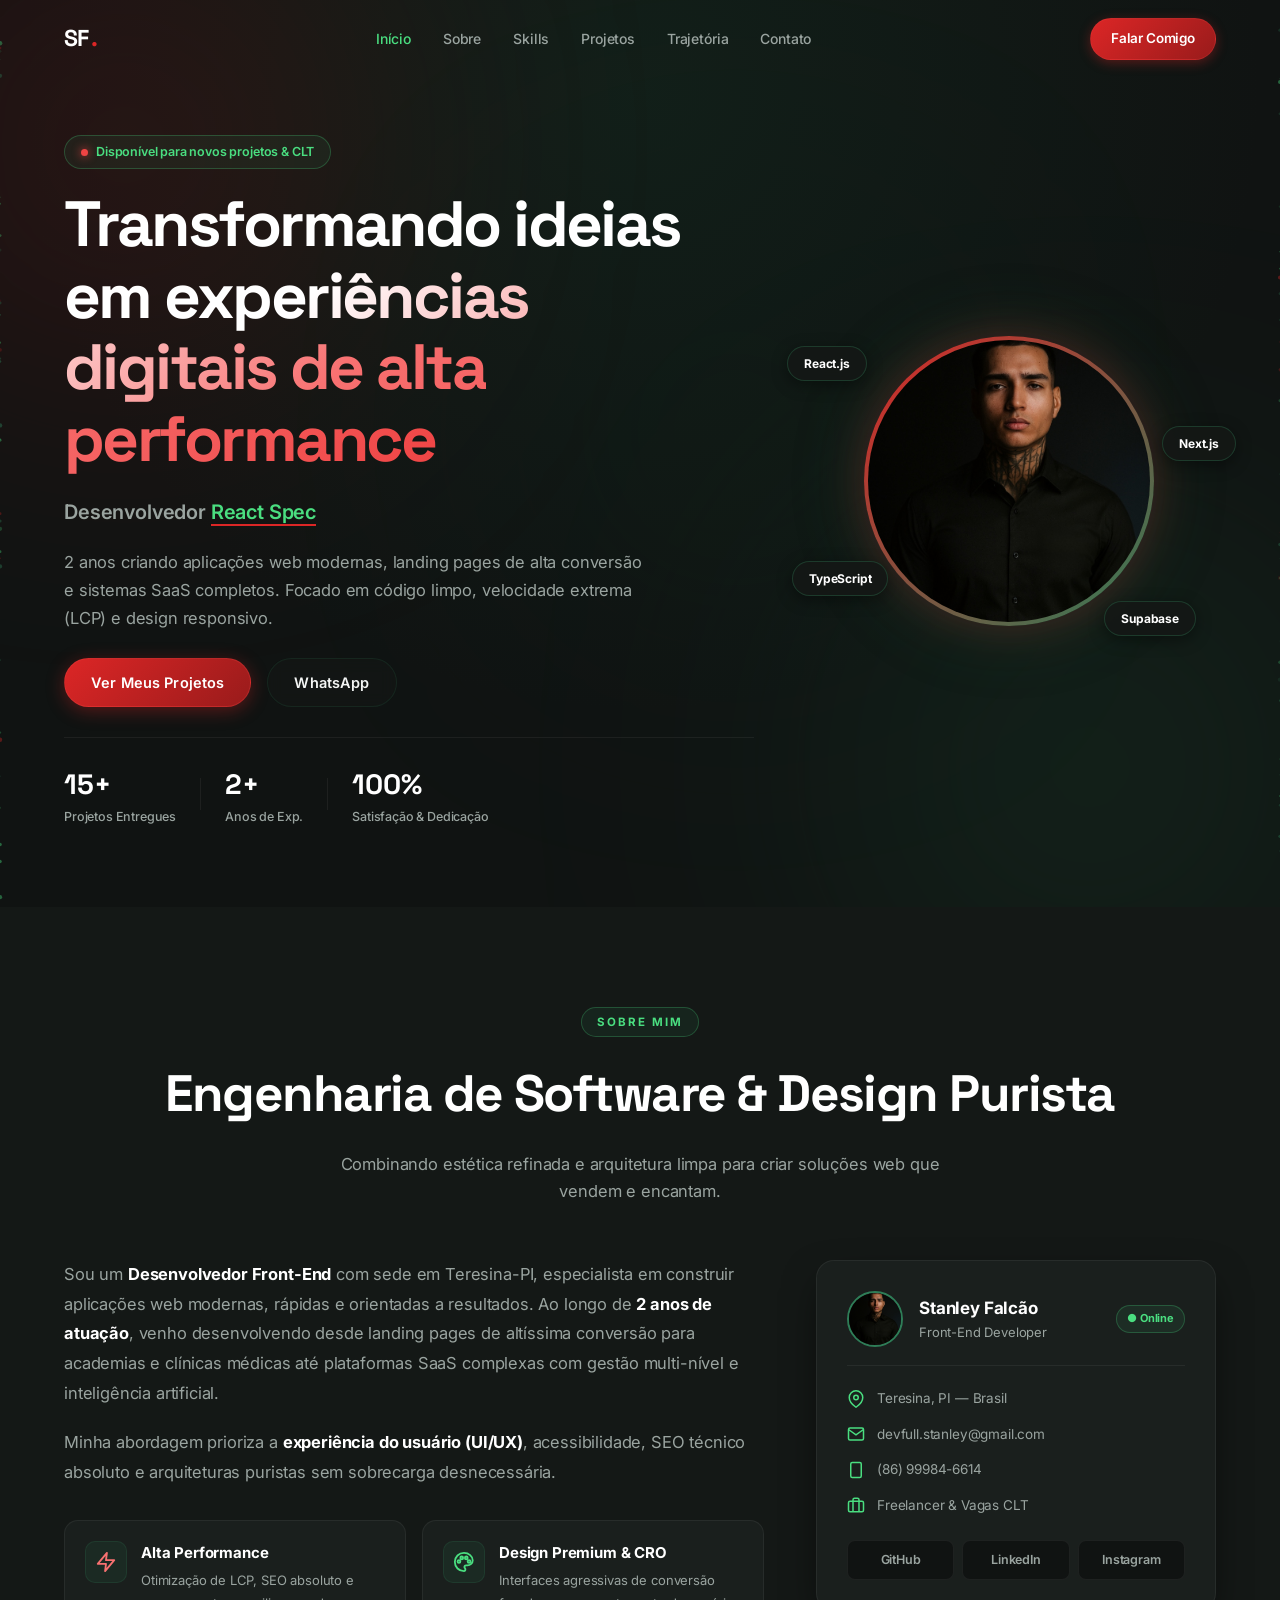
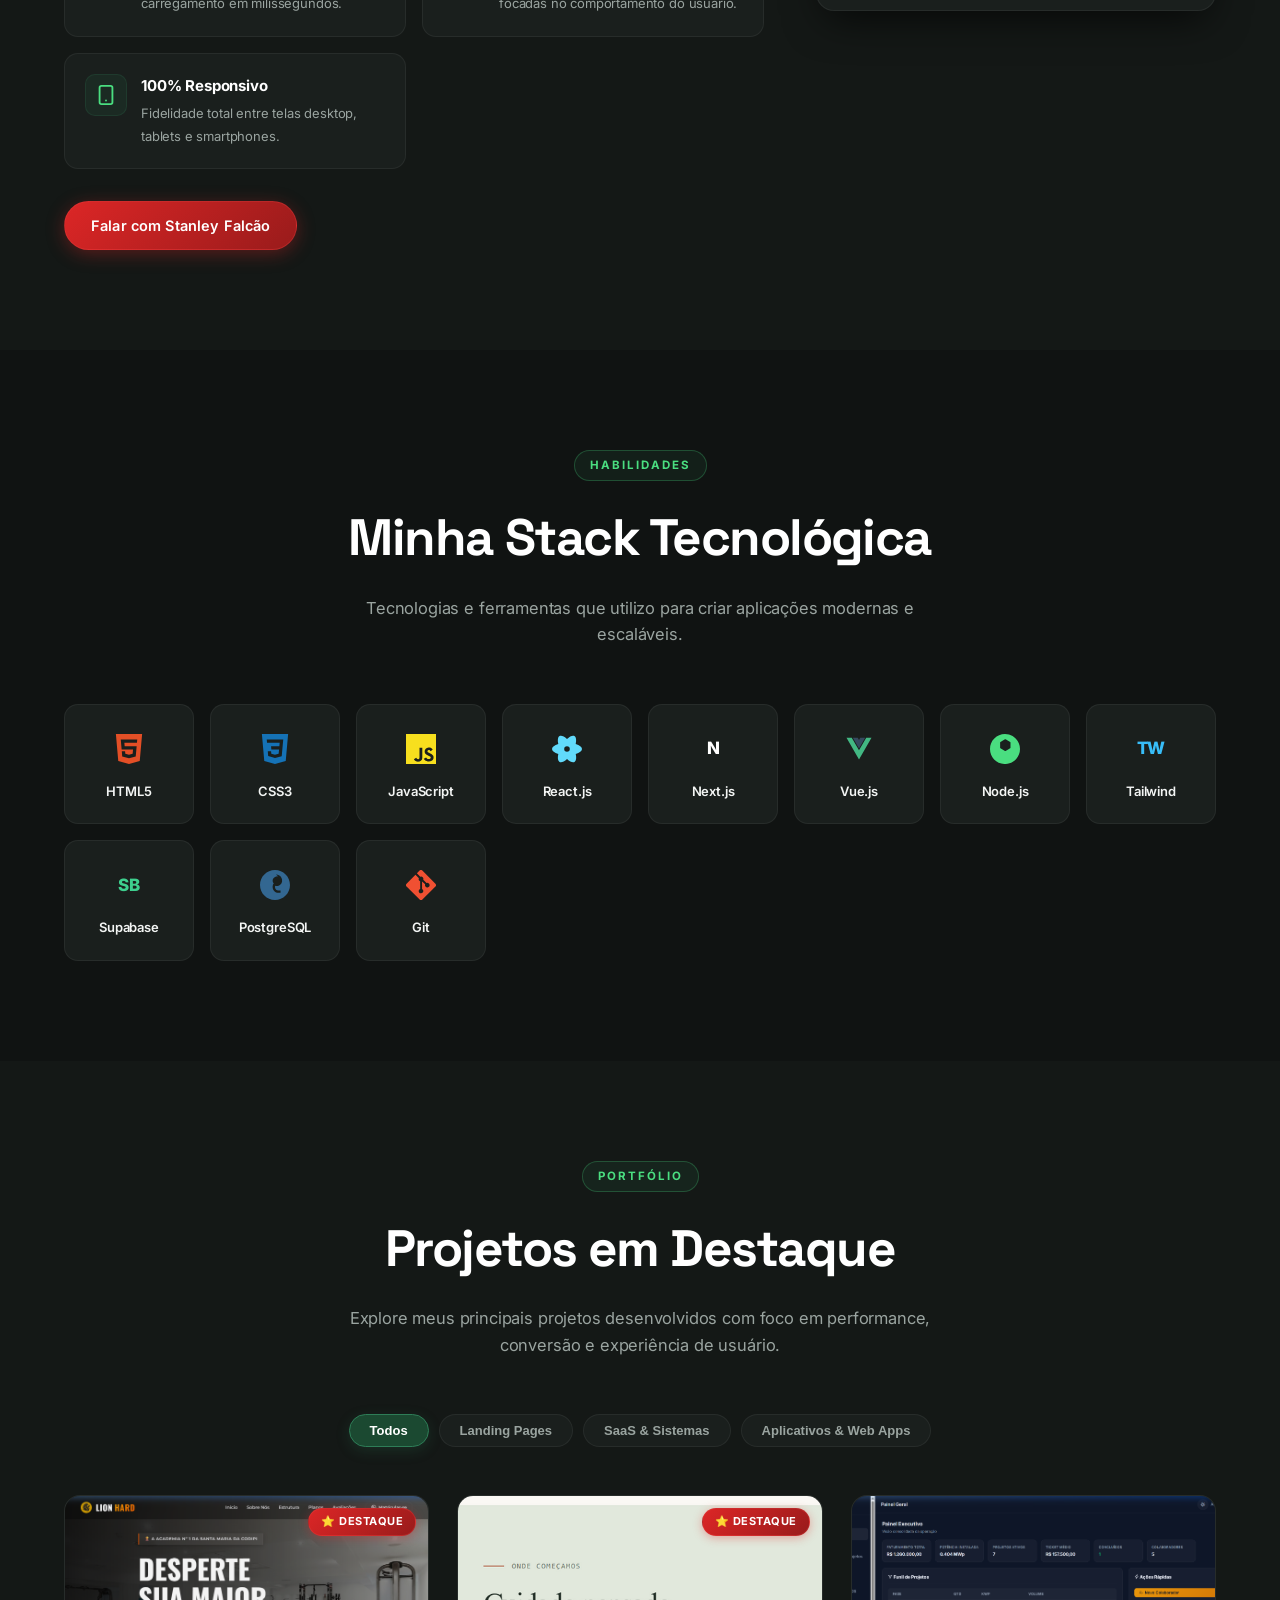
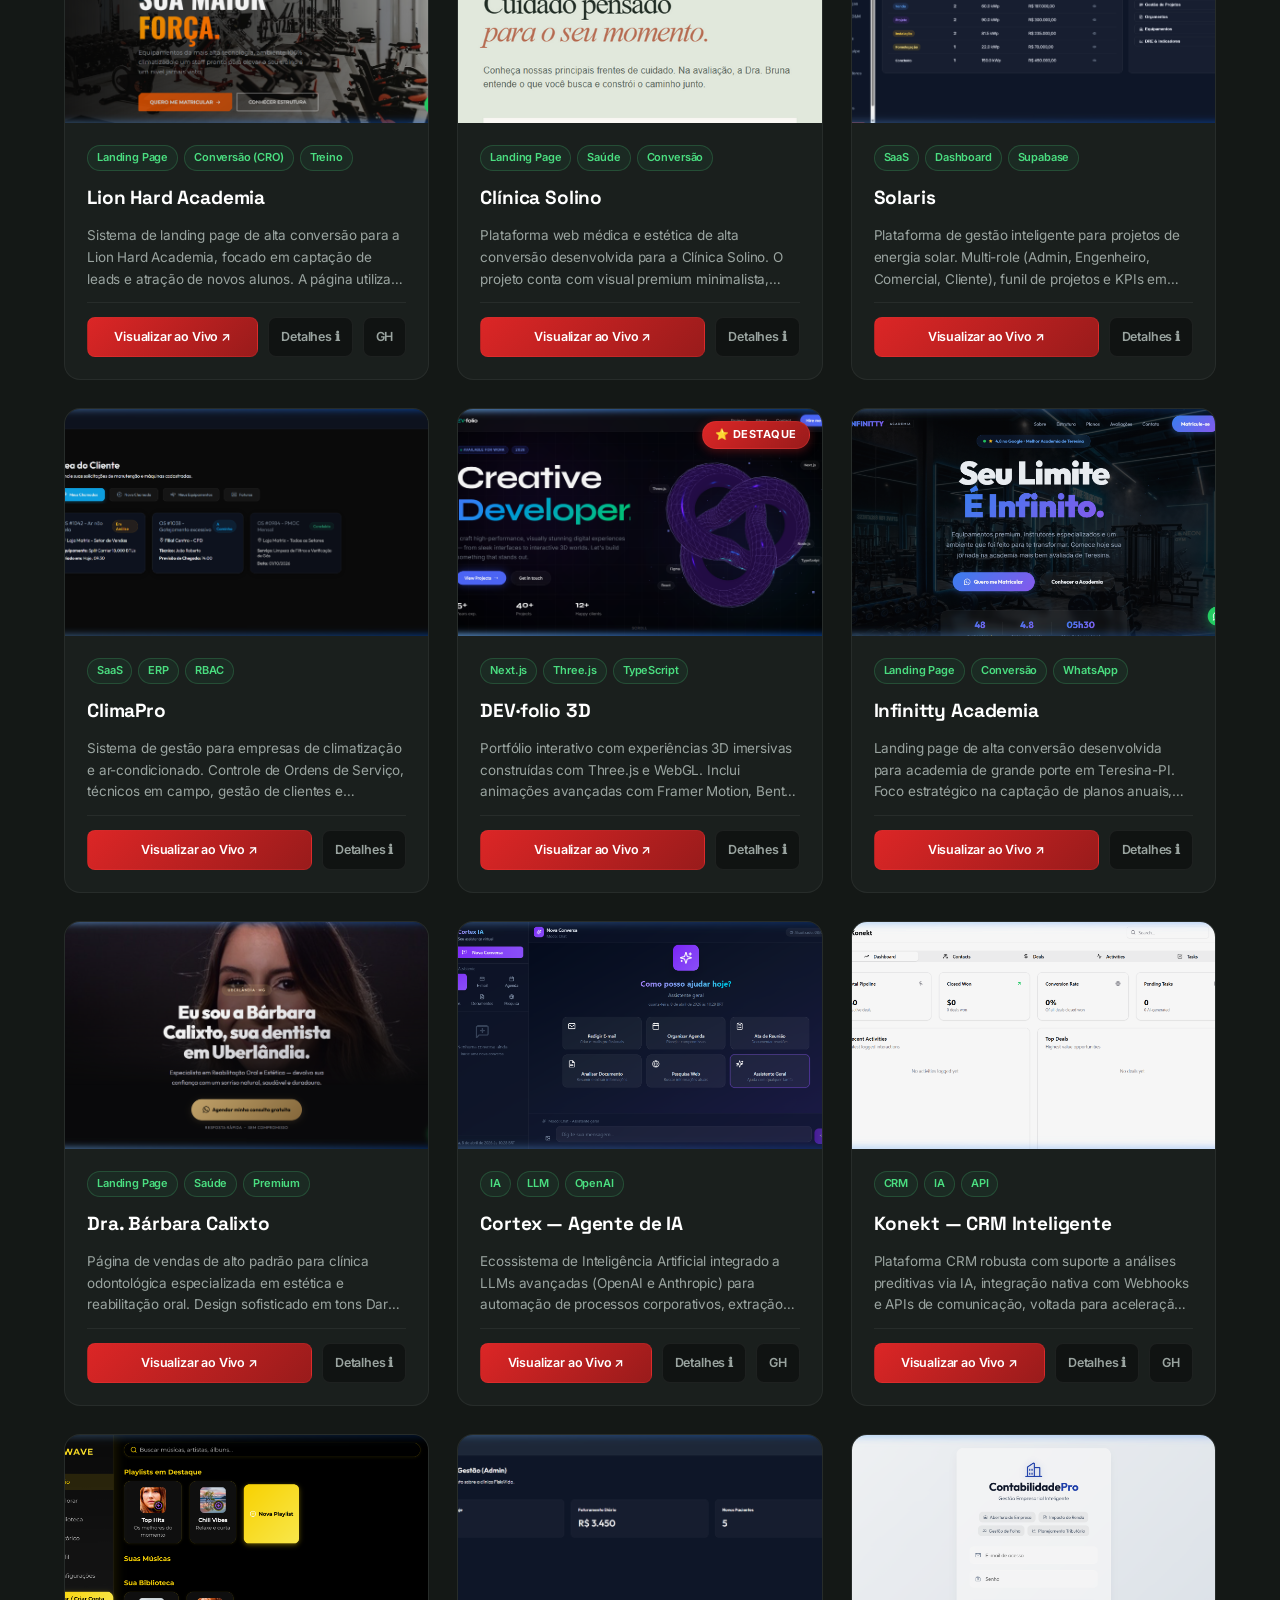
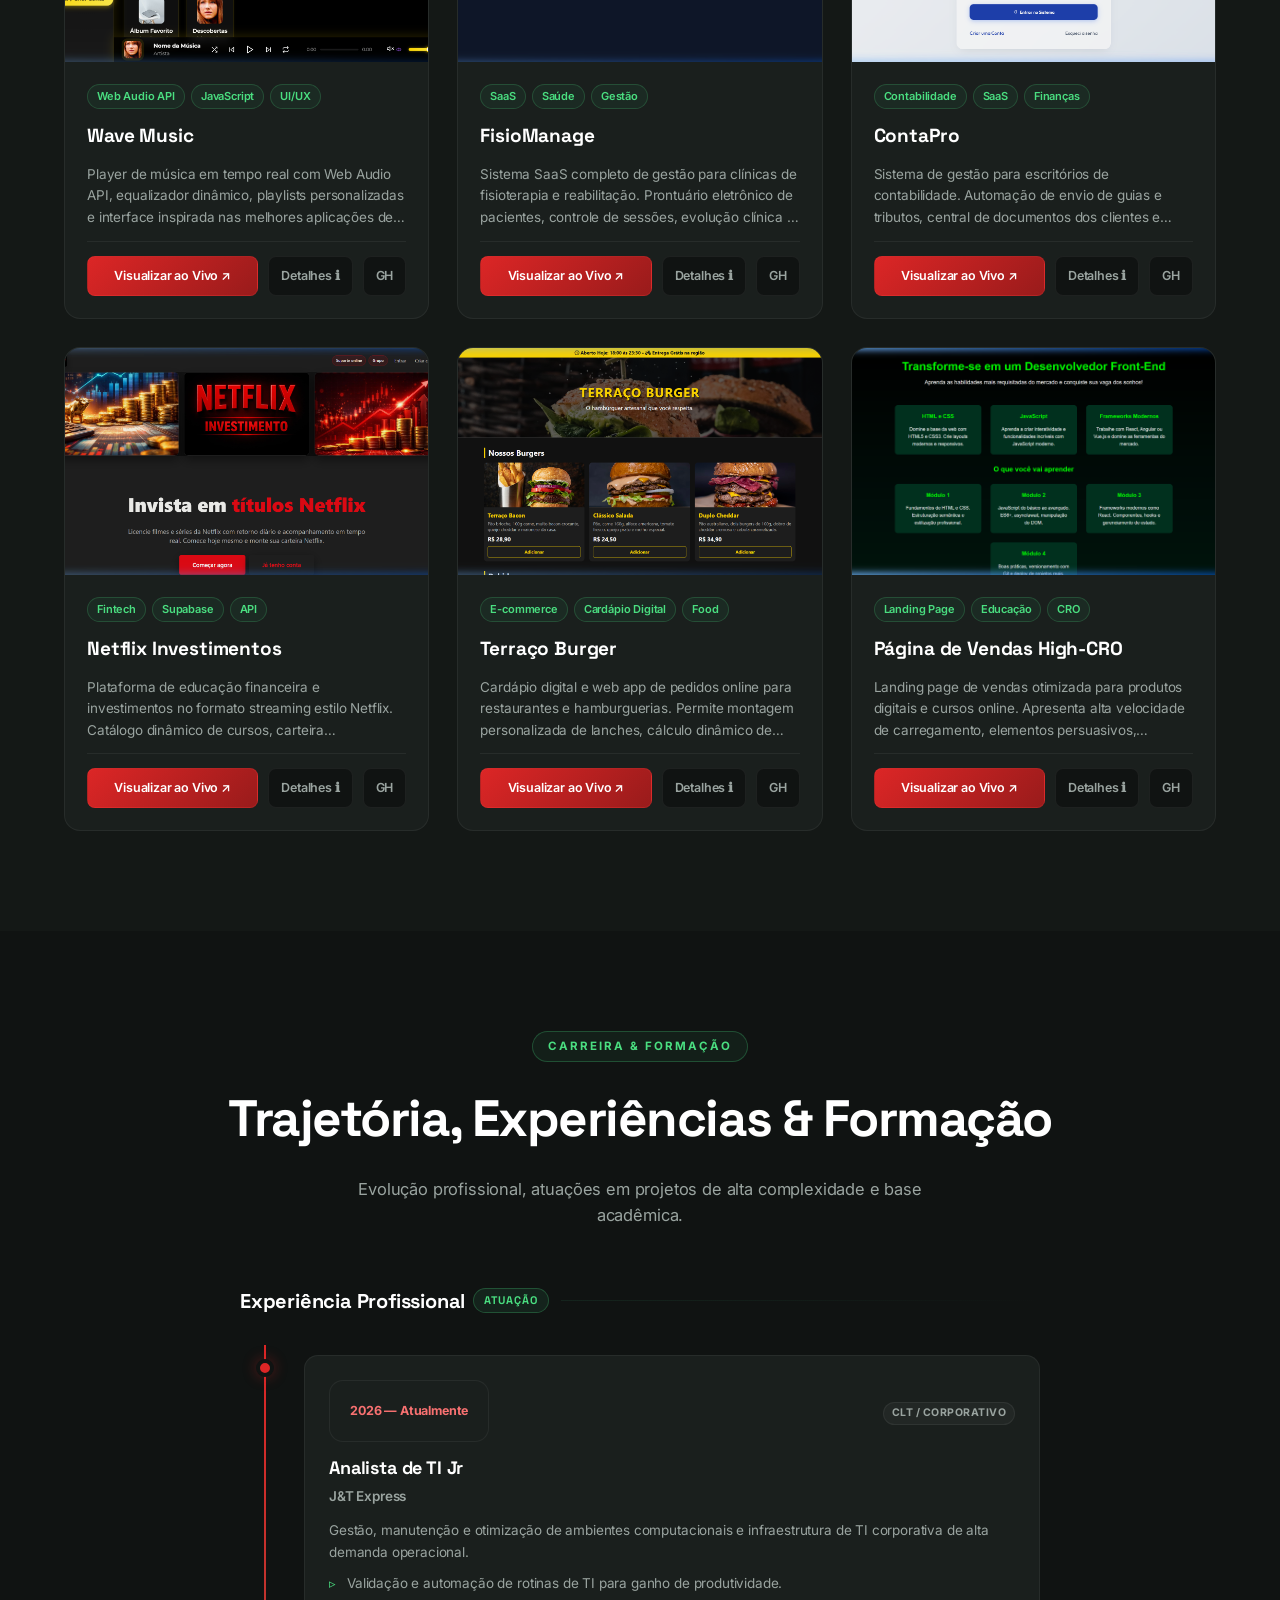
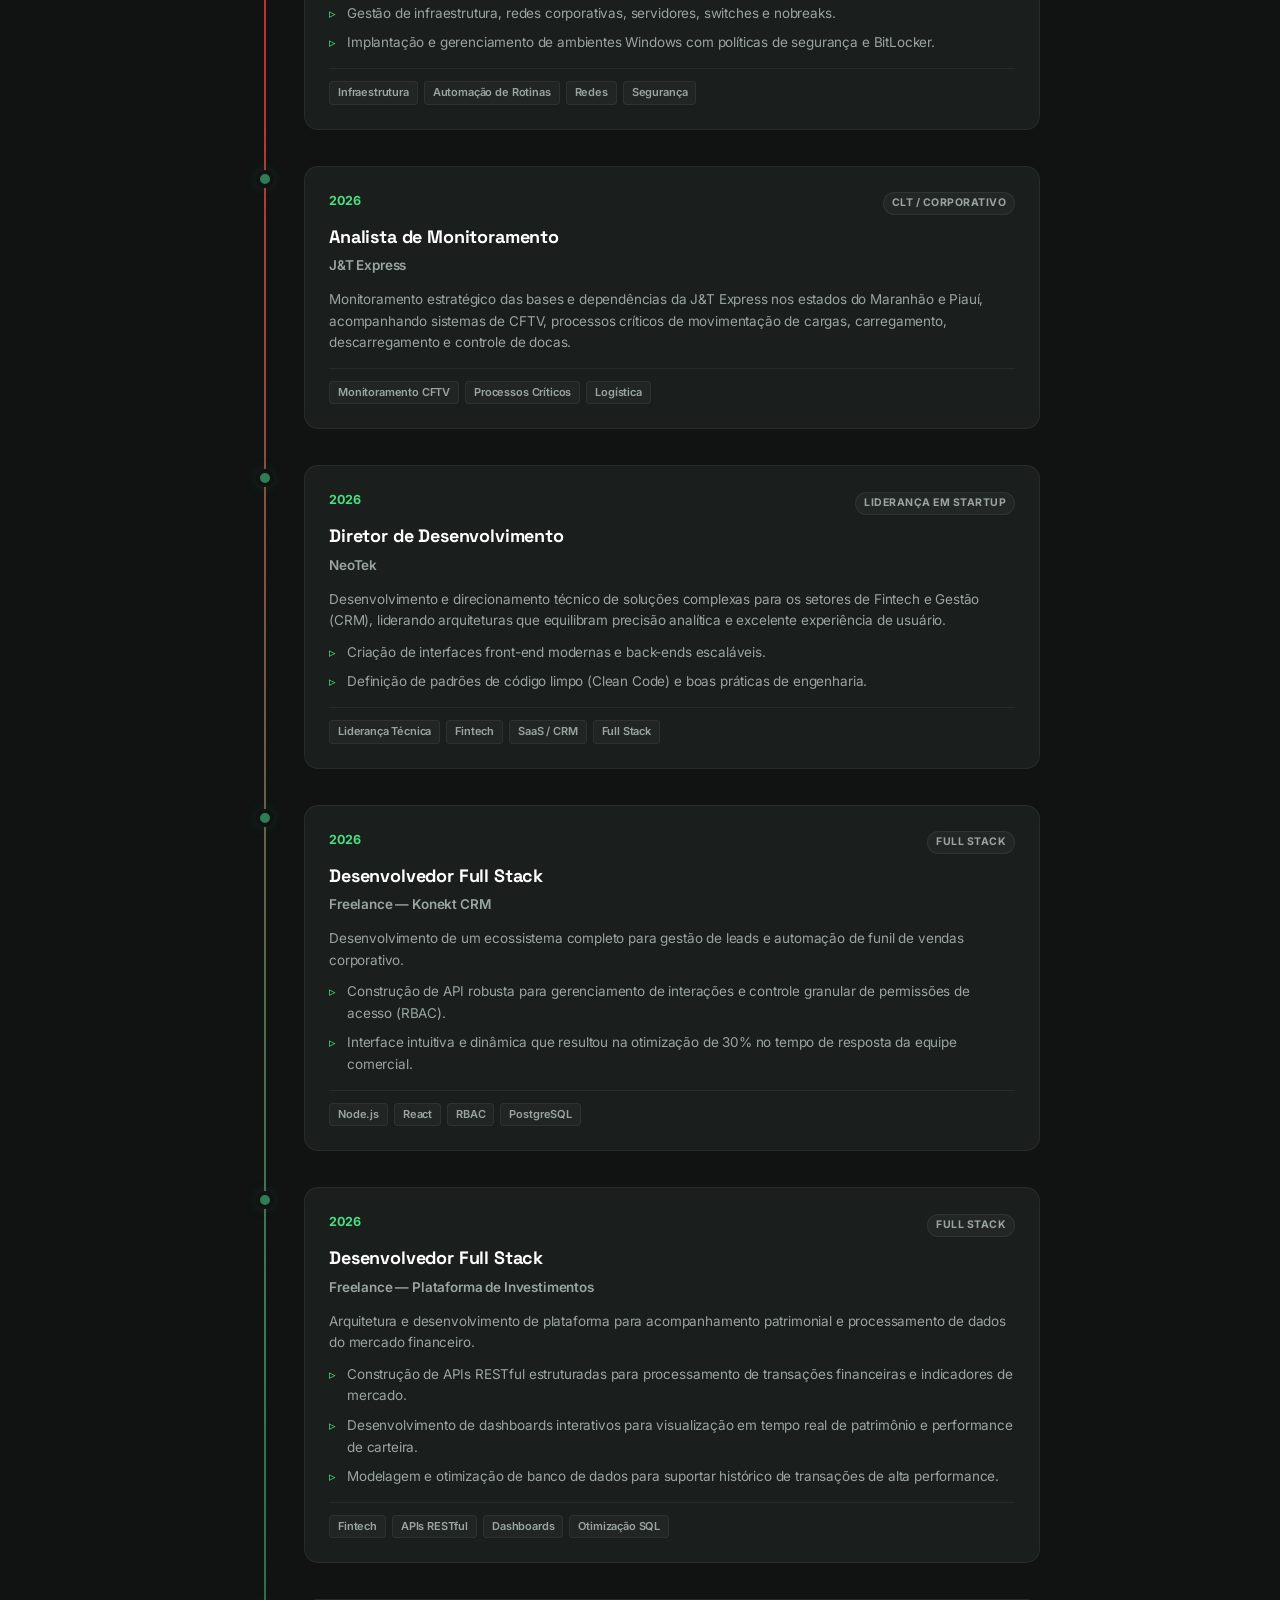
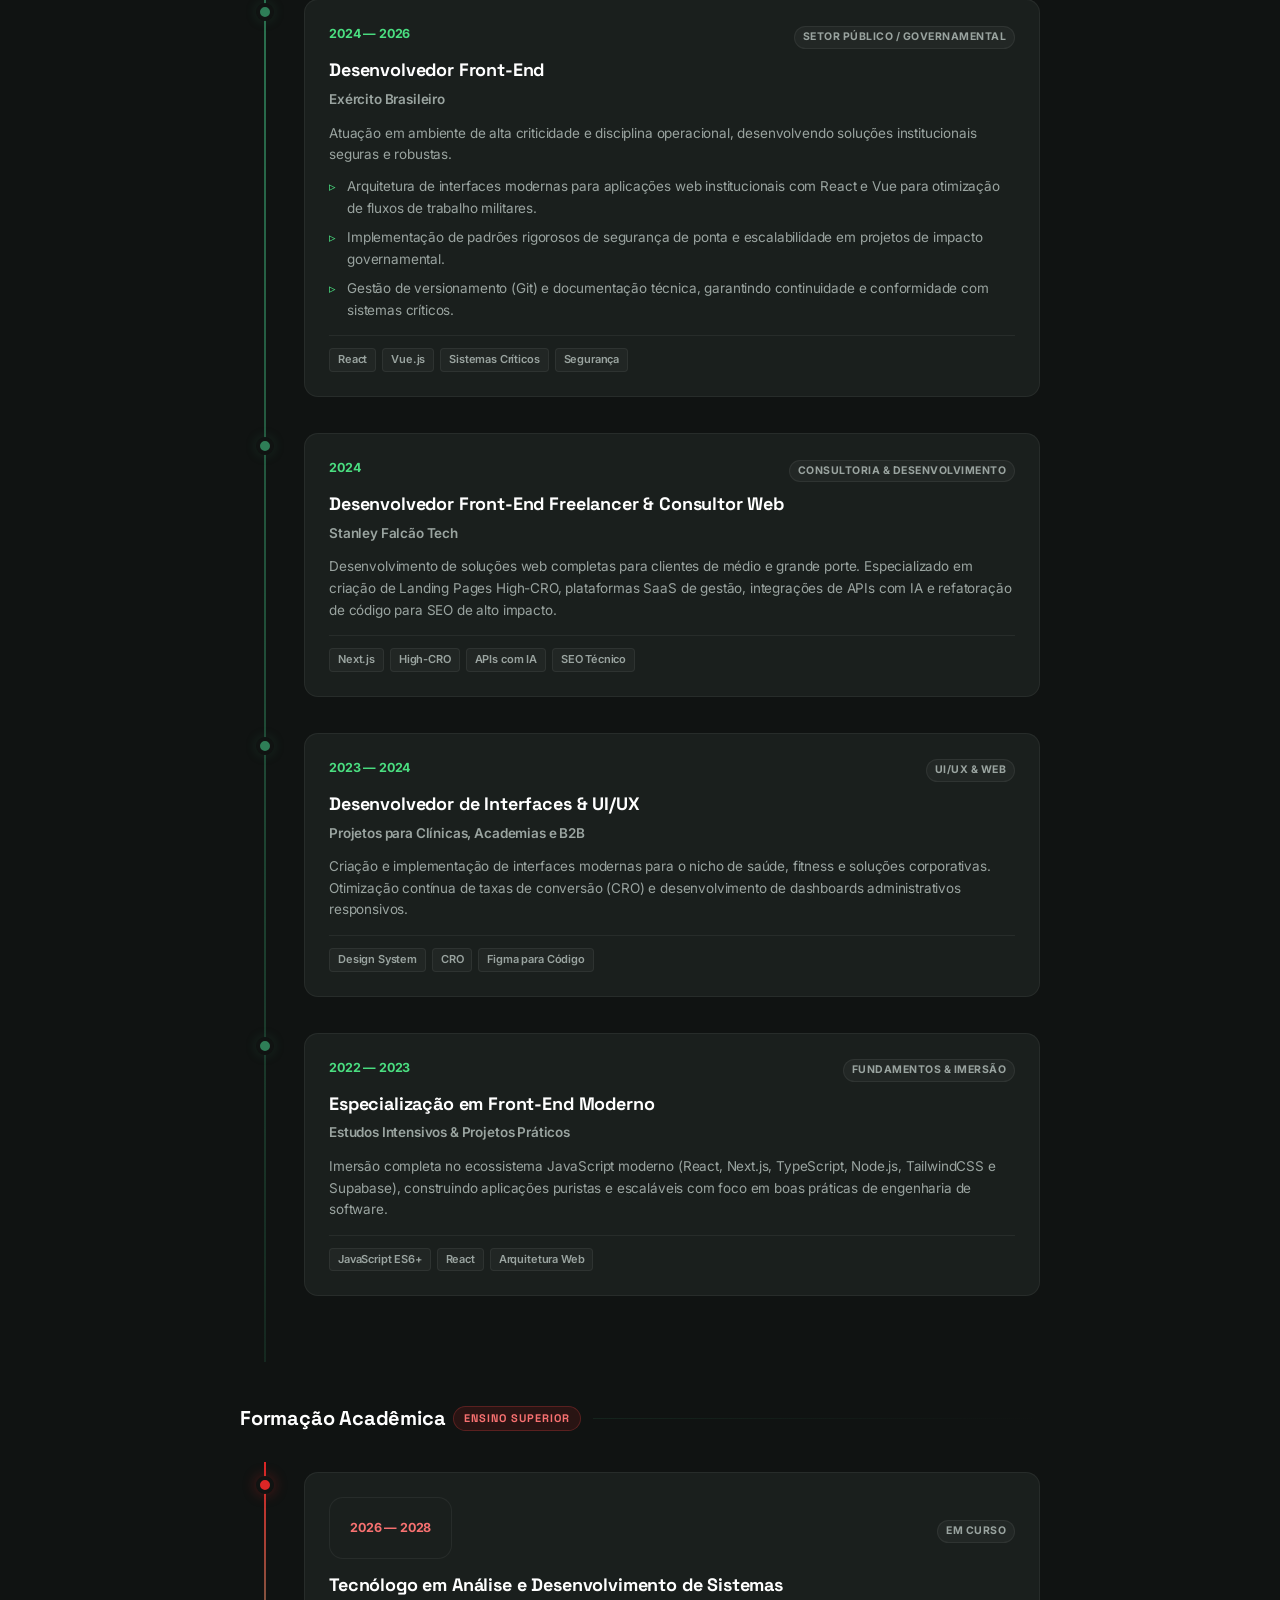
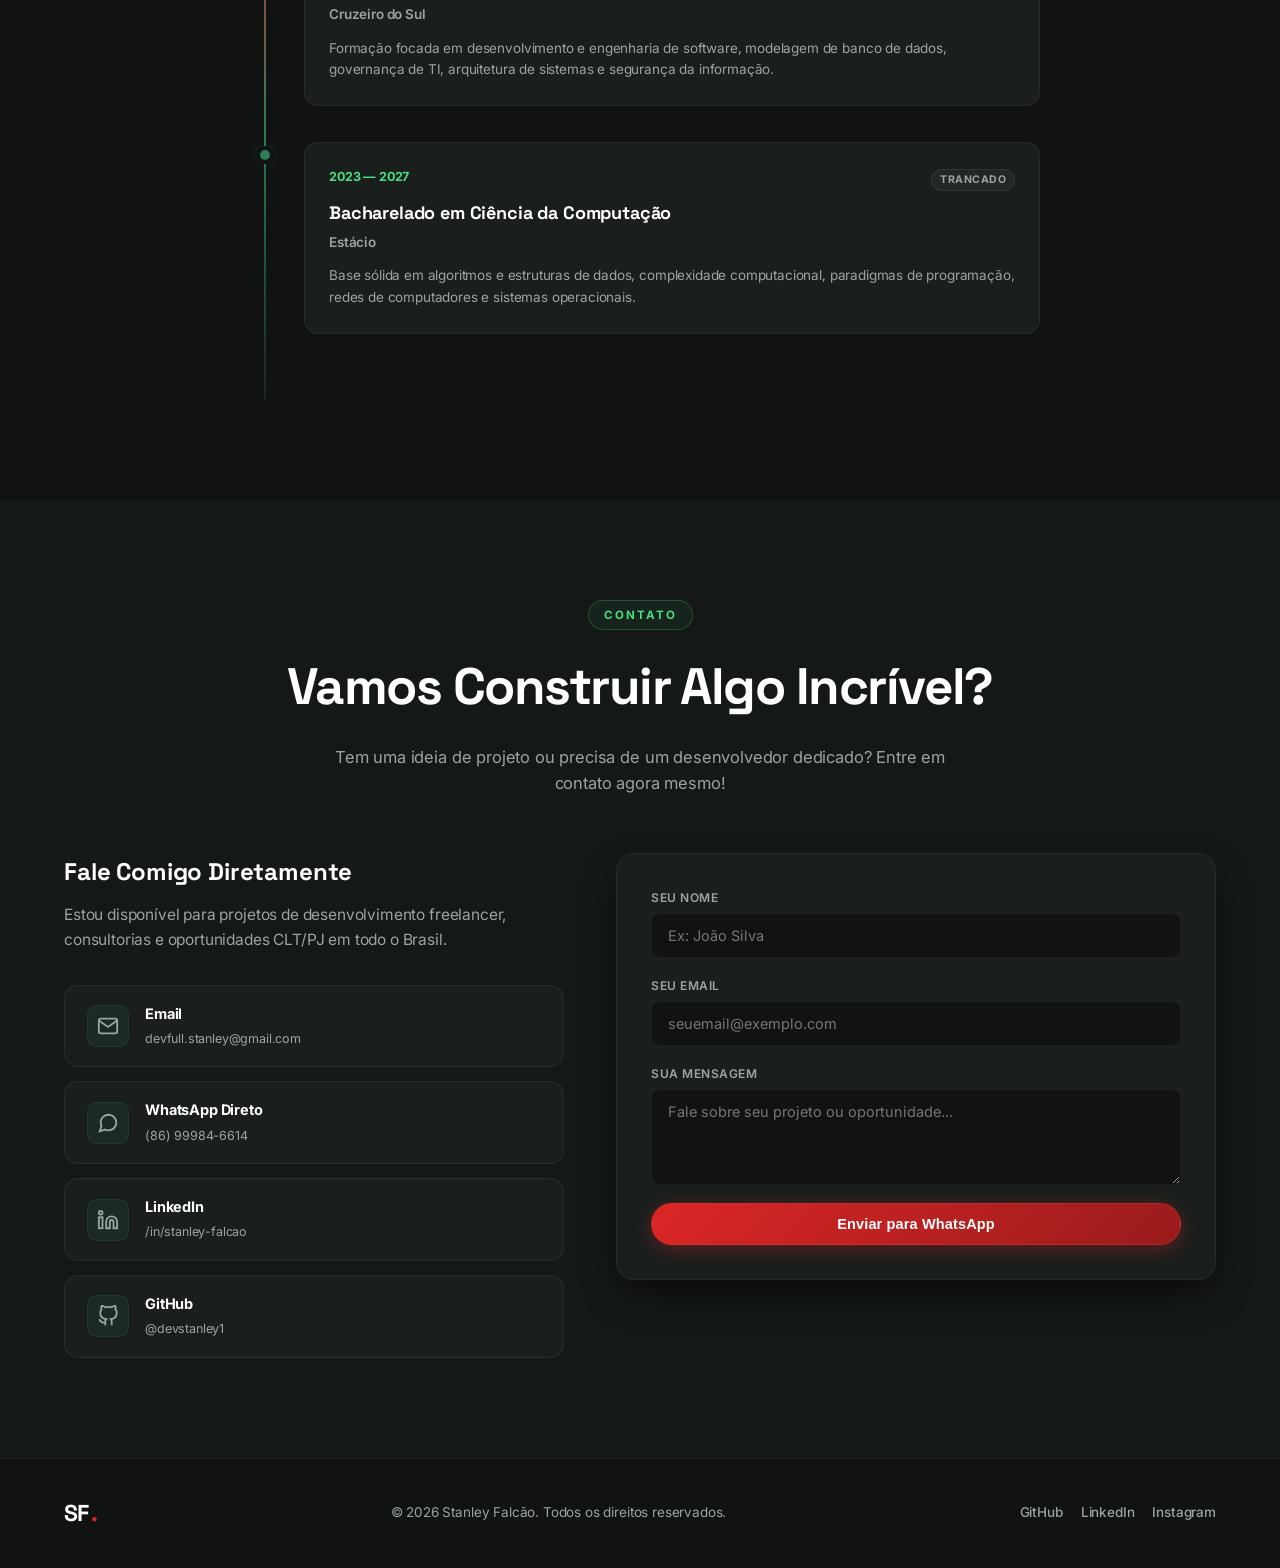
==== commit f6a75ffb: "fix: remove emoji from WhatsApp button text in index.html" ====
--- a/index.html
+++ b/index.html
@@ -66,7 +66,7 @@
           <div class="hero-actions">
             <a href="#projects" class="btn btn-primary">Ver Meus Projetos </a>
             <a href="https://wa.me/5586999846614?text=Olá%20Stanley,%20vi%20seu%20portfólio%20e%20gostaria%20de%20conversar!"
-              target="_blank" class="btn btn-outline">WhatsApp 💬</a>
+              target="_blank" class="btn btn-outline">WhatsApp</a>
           </div>
           <div class="hero-stats">
             <div class="stat"><span class="stat-num">15+</span><span class="stat-label">Projetos Entregues</span></div>
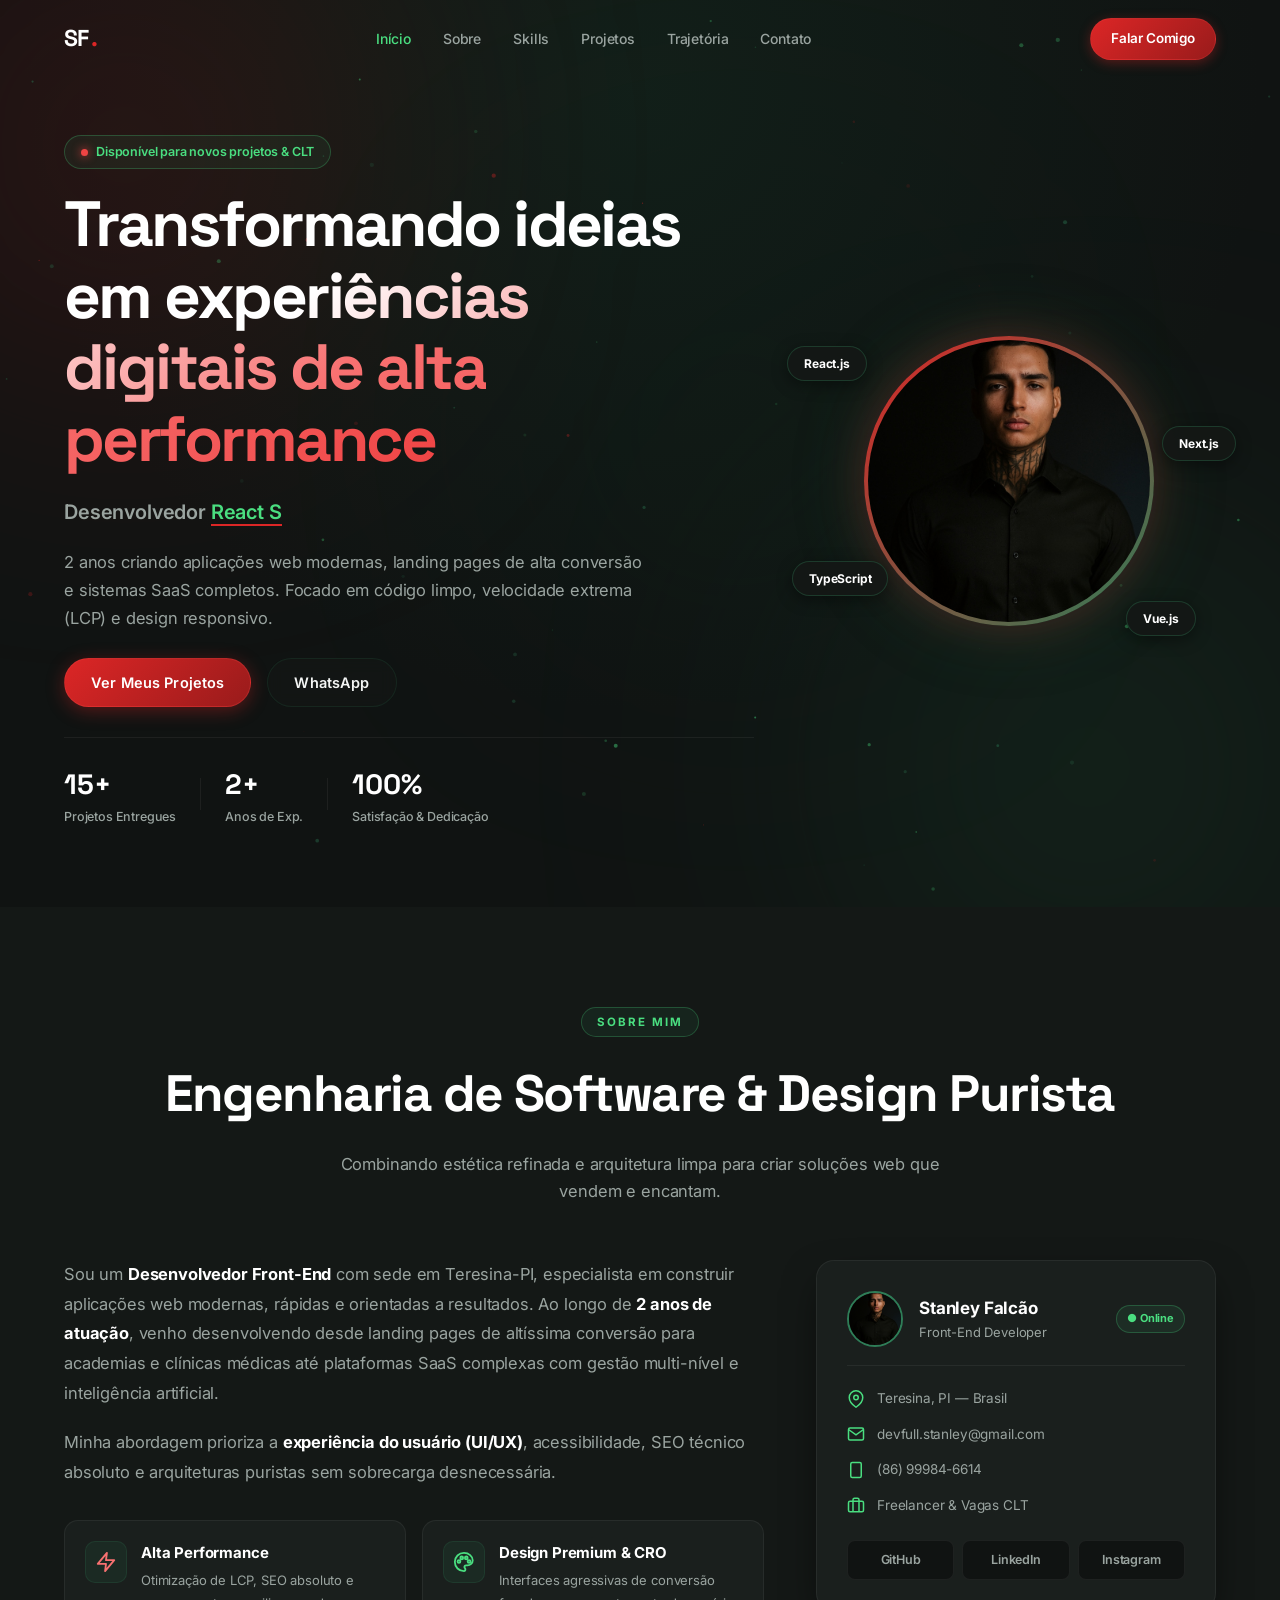
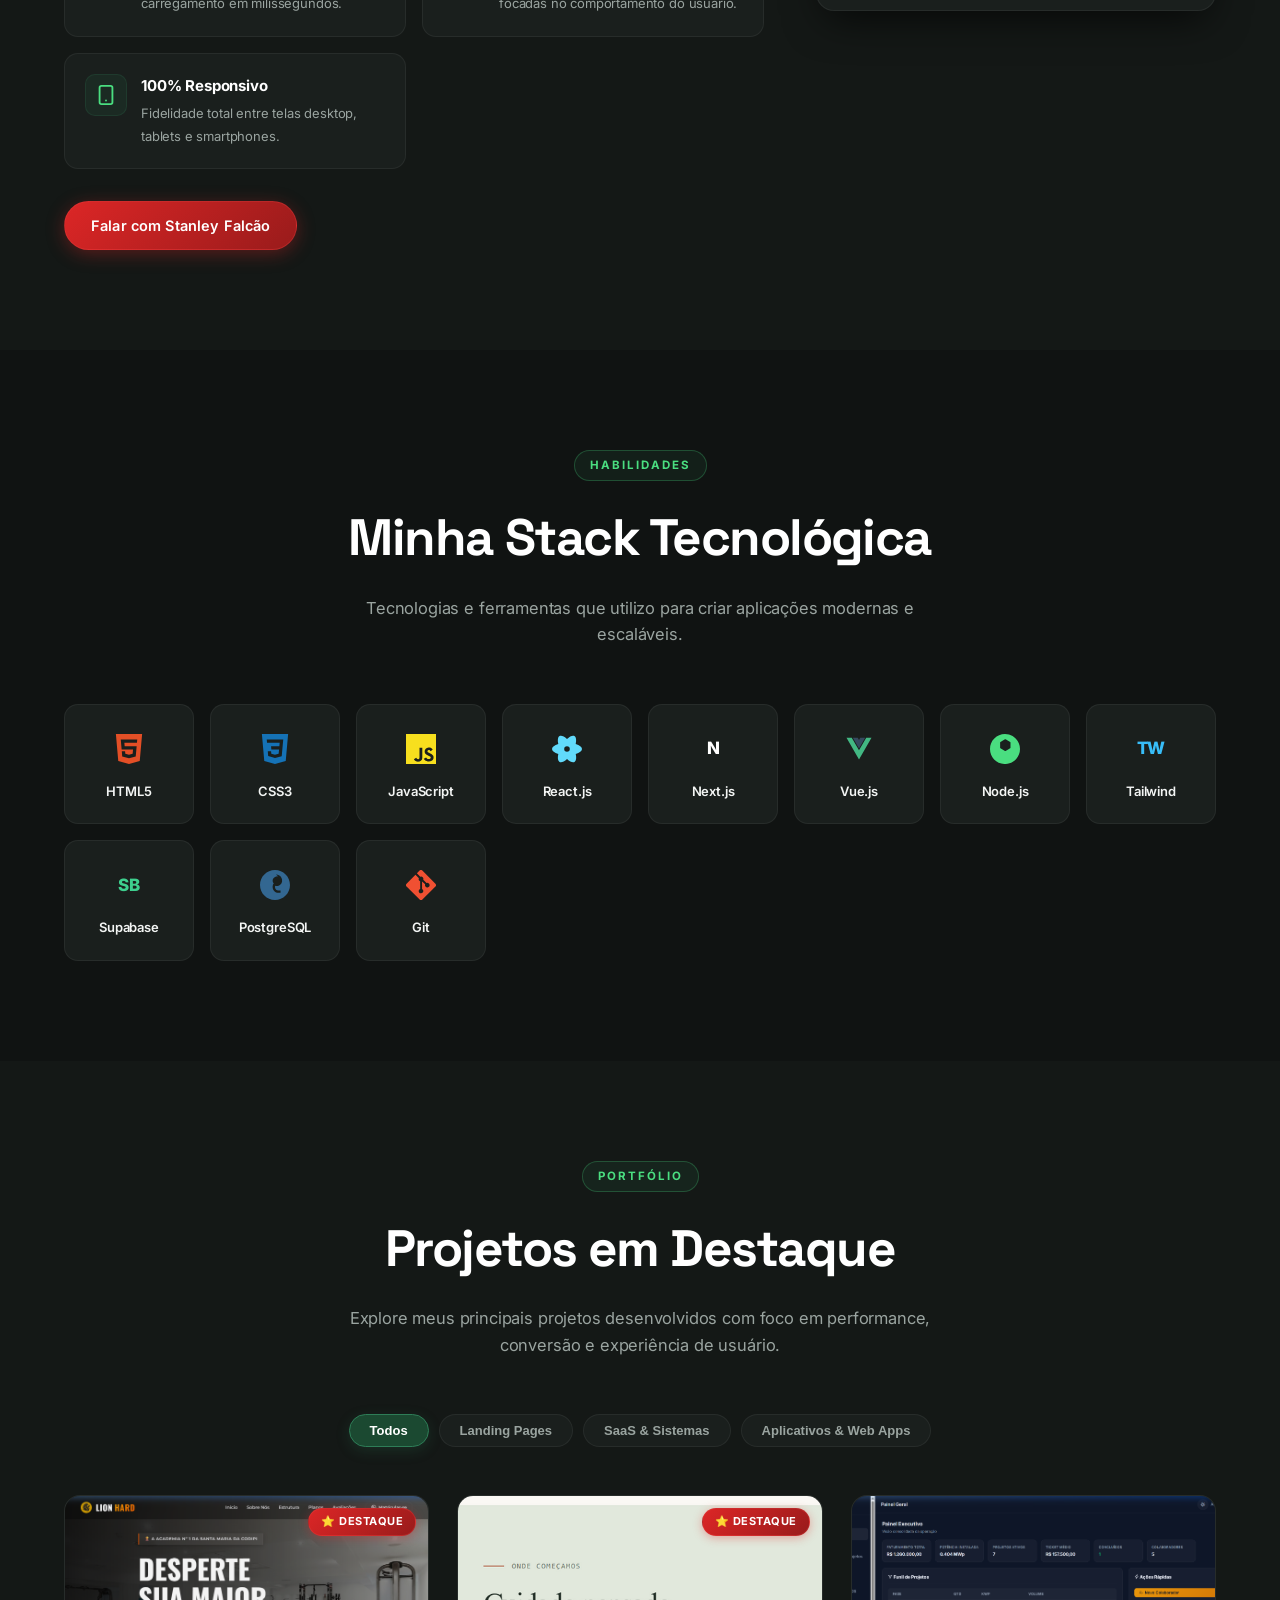
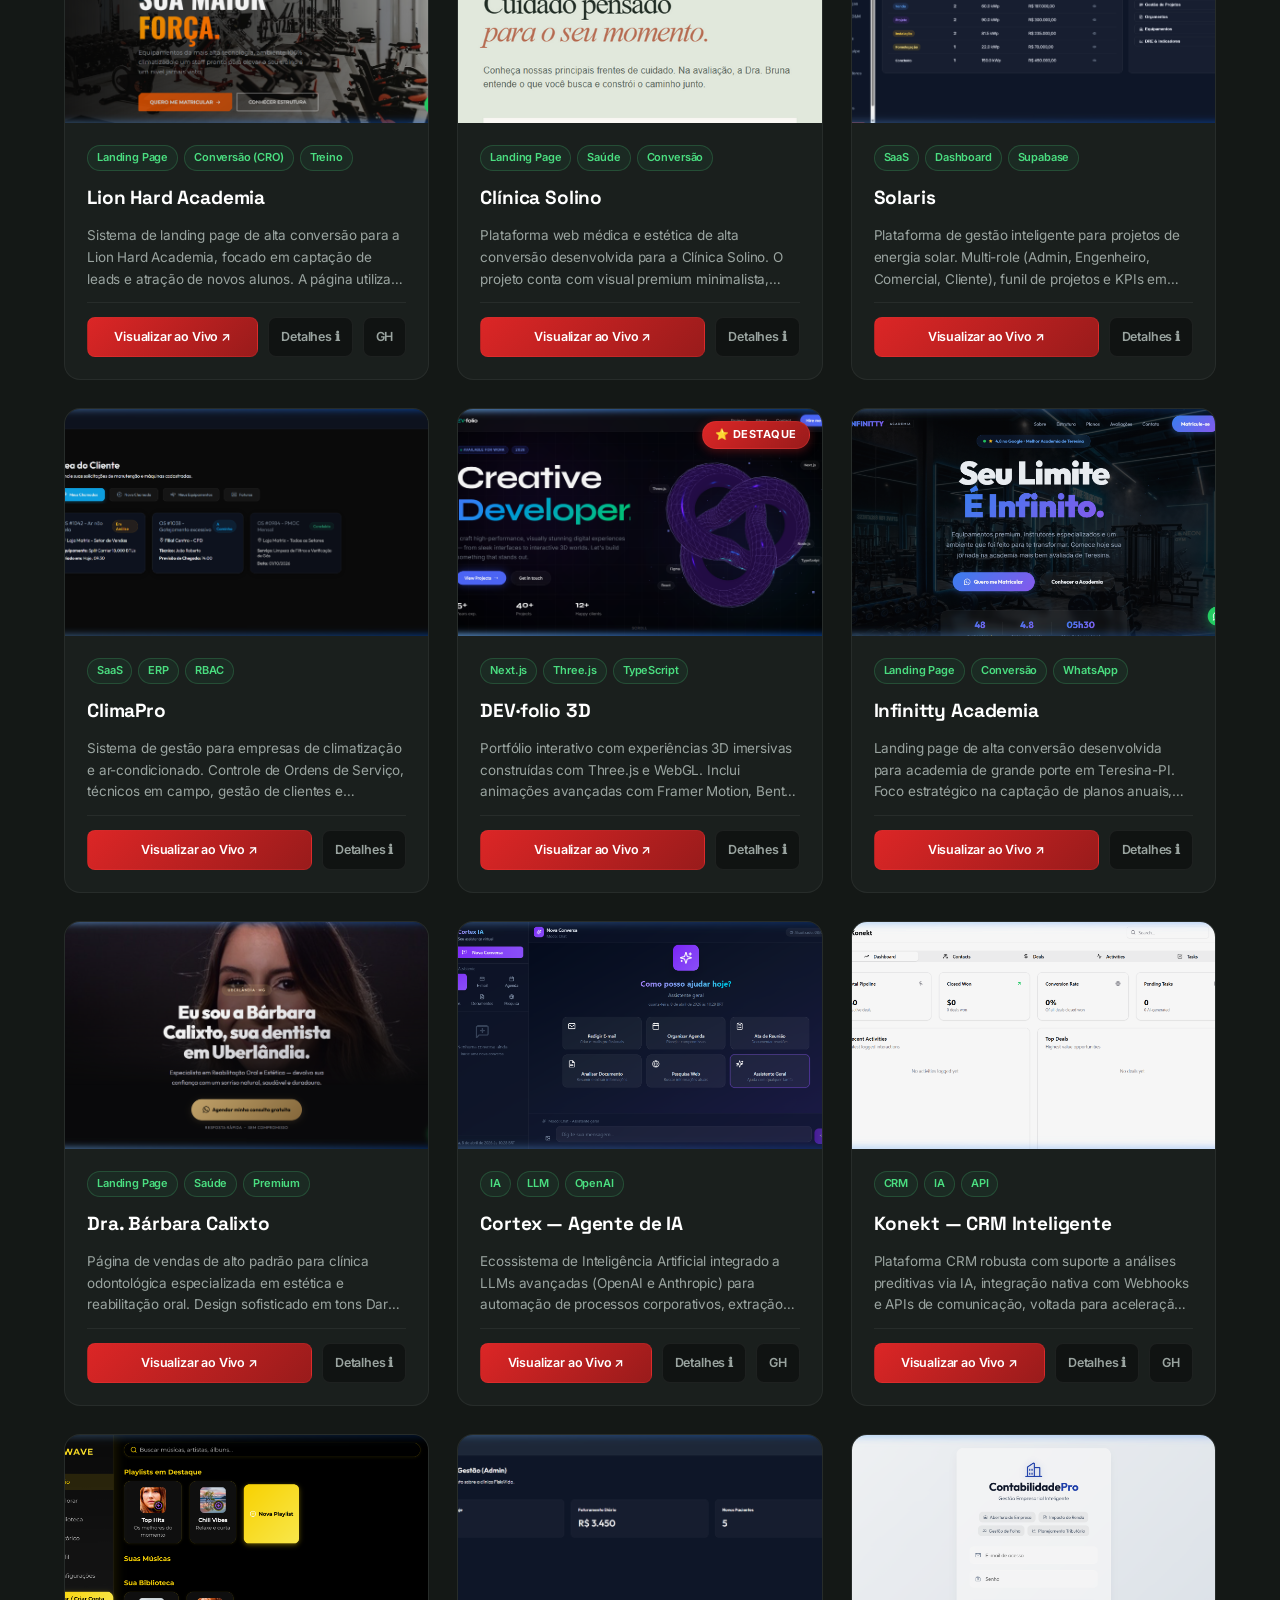
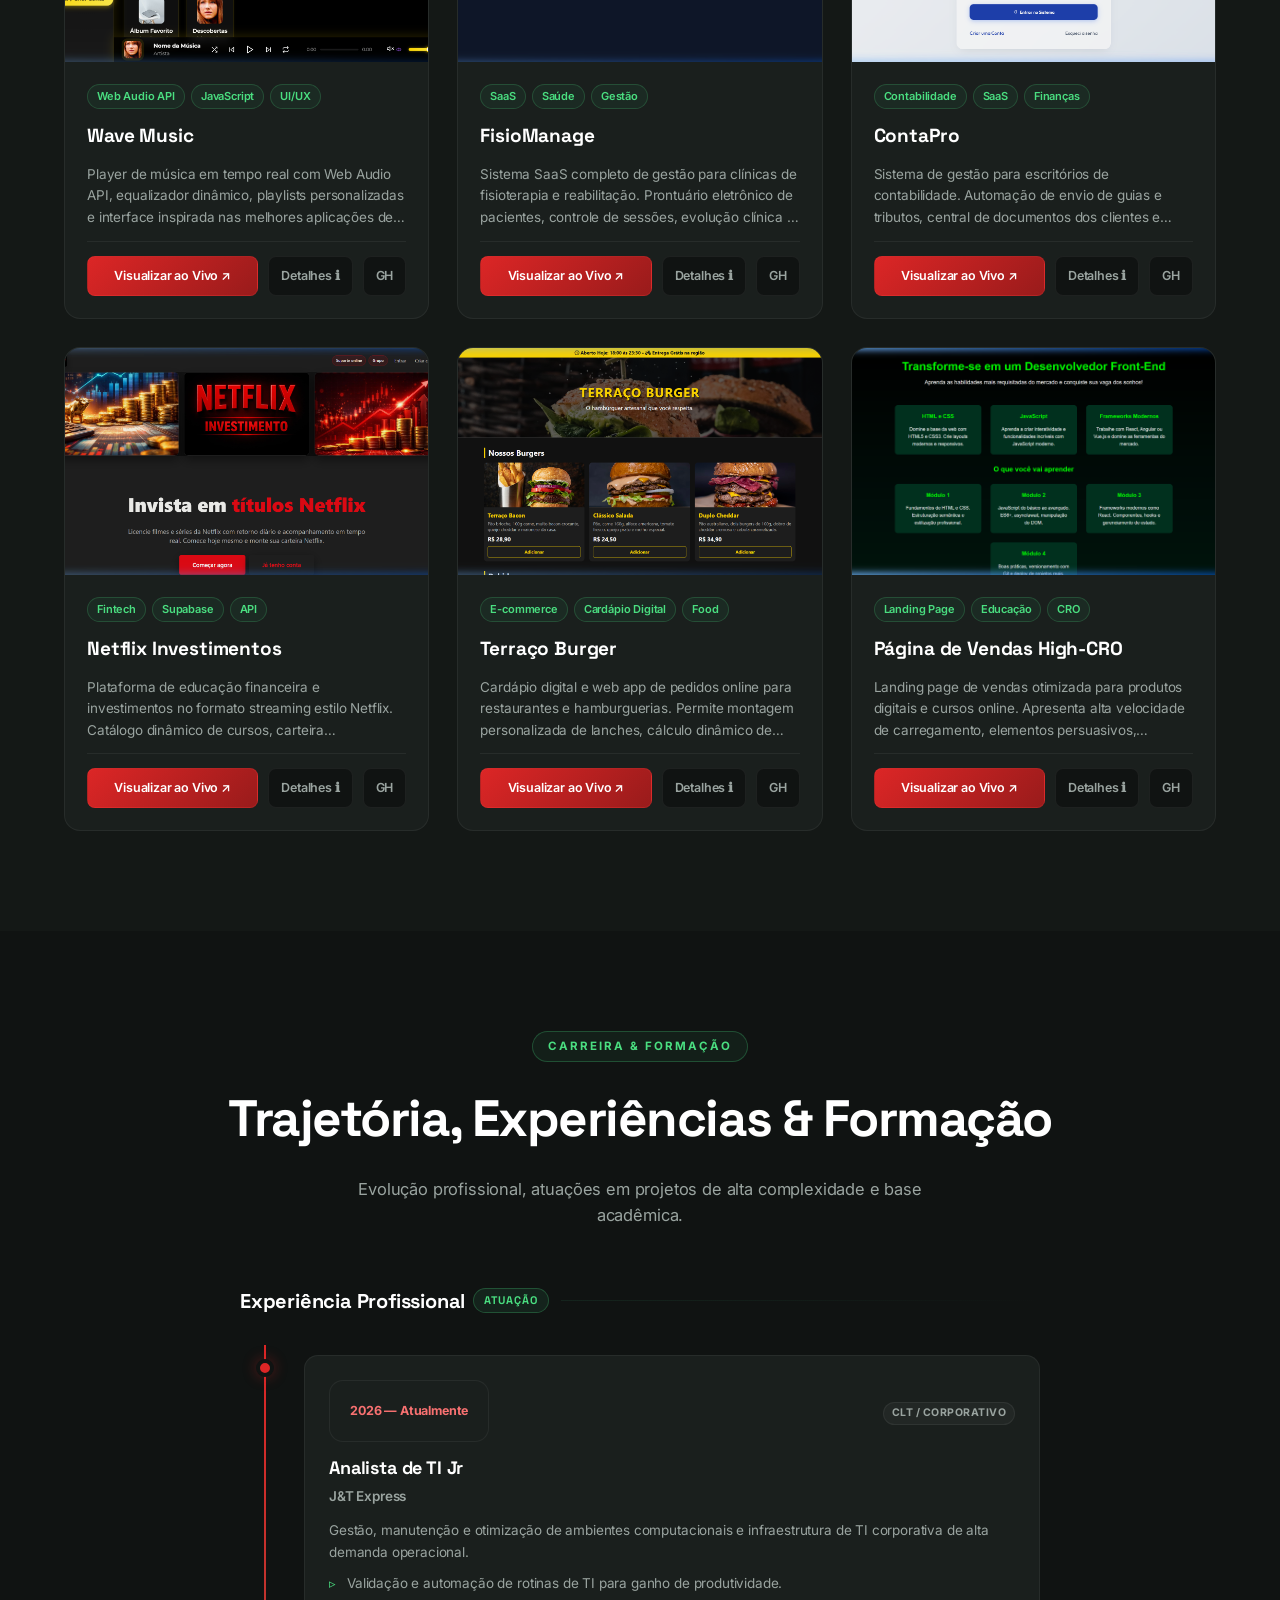
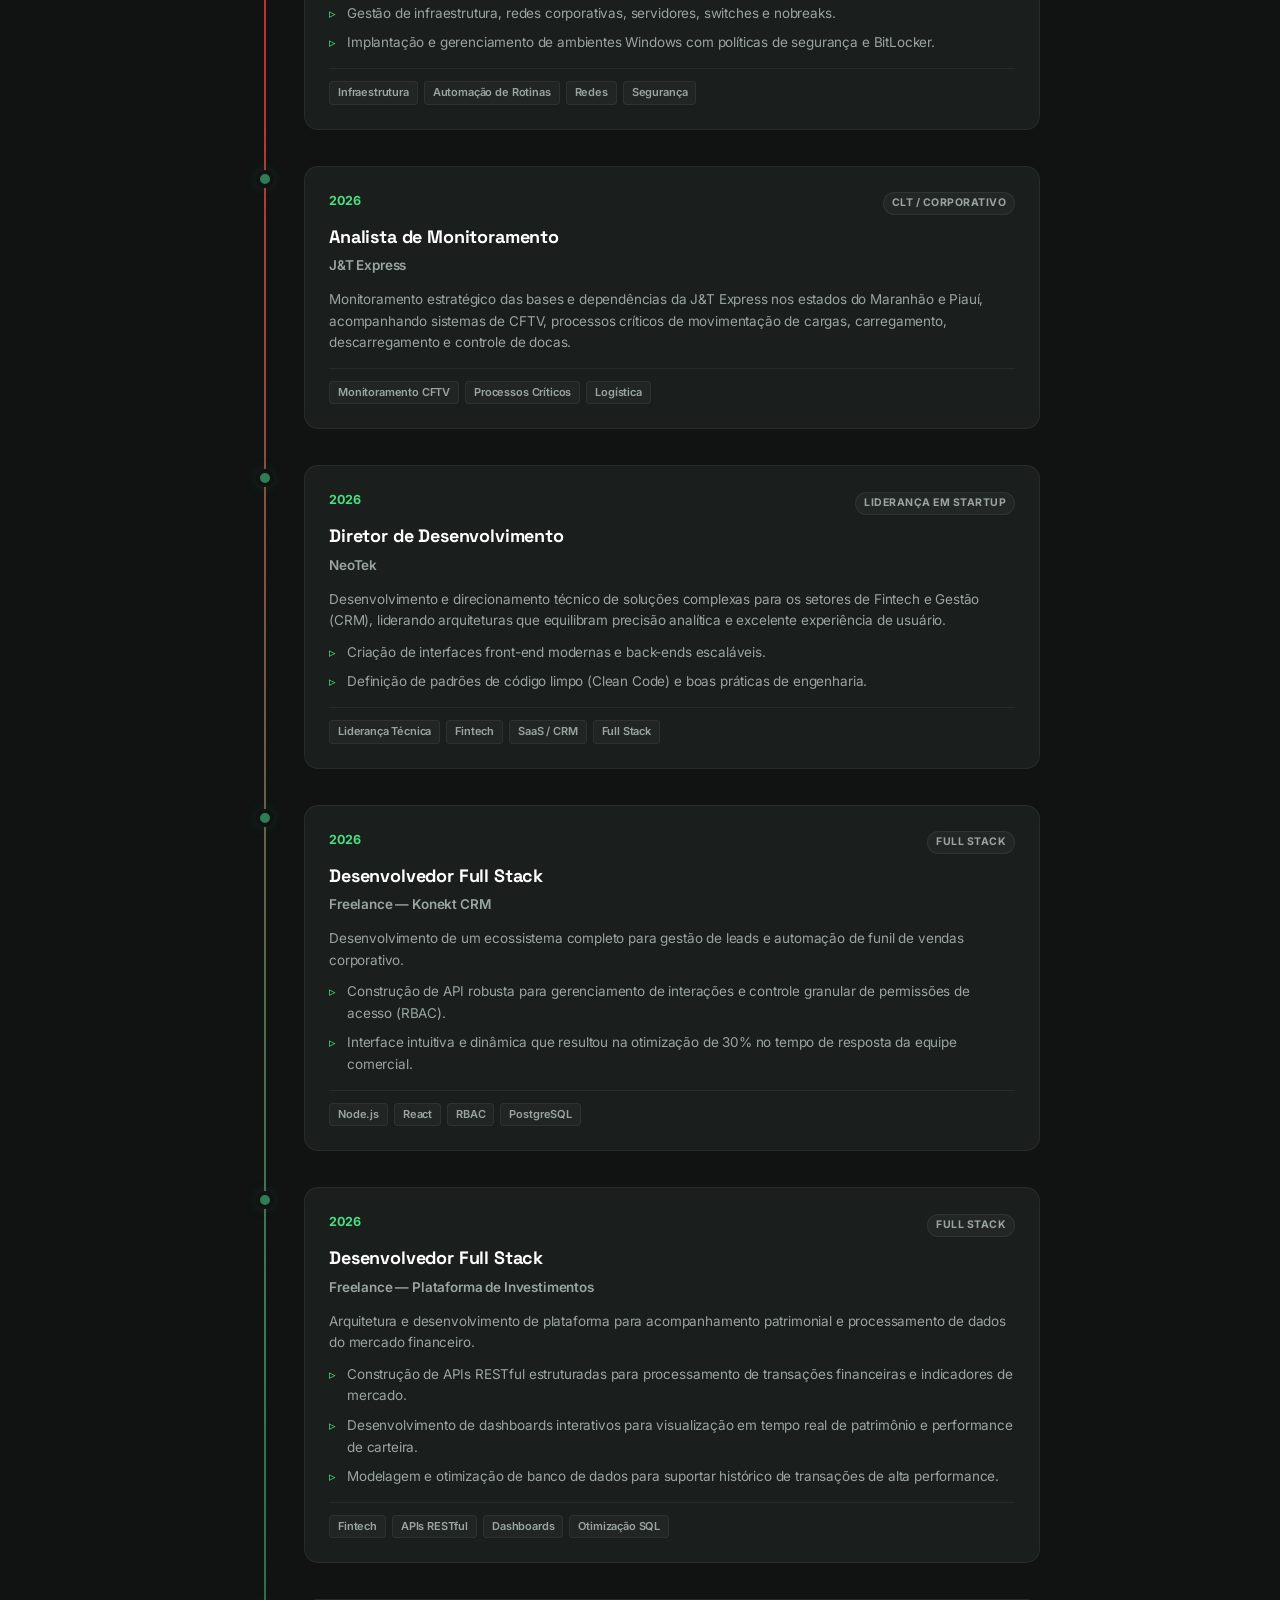
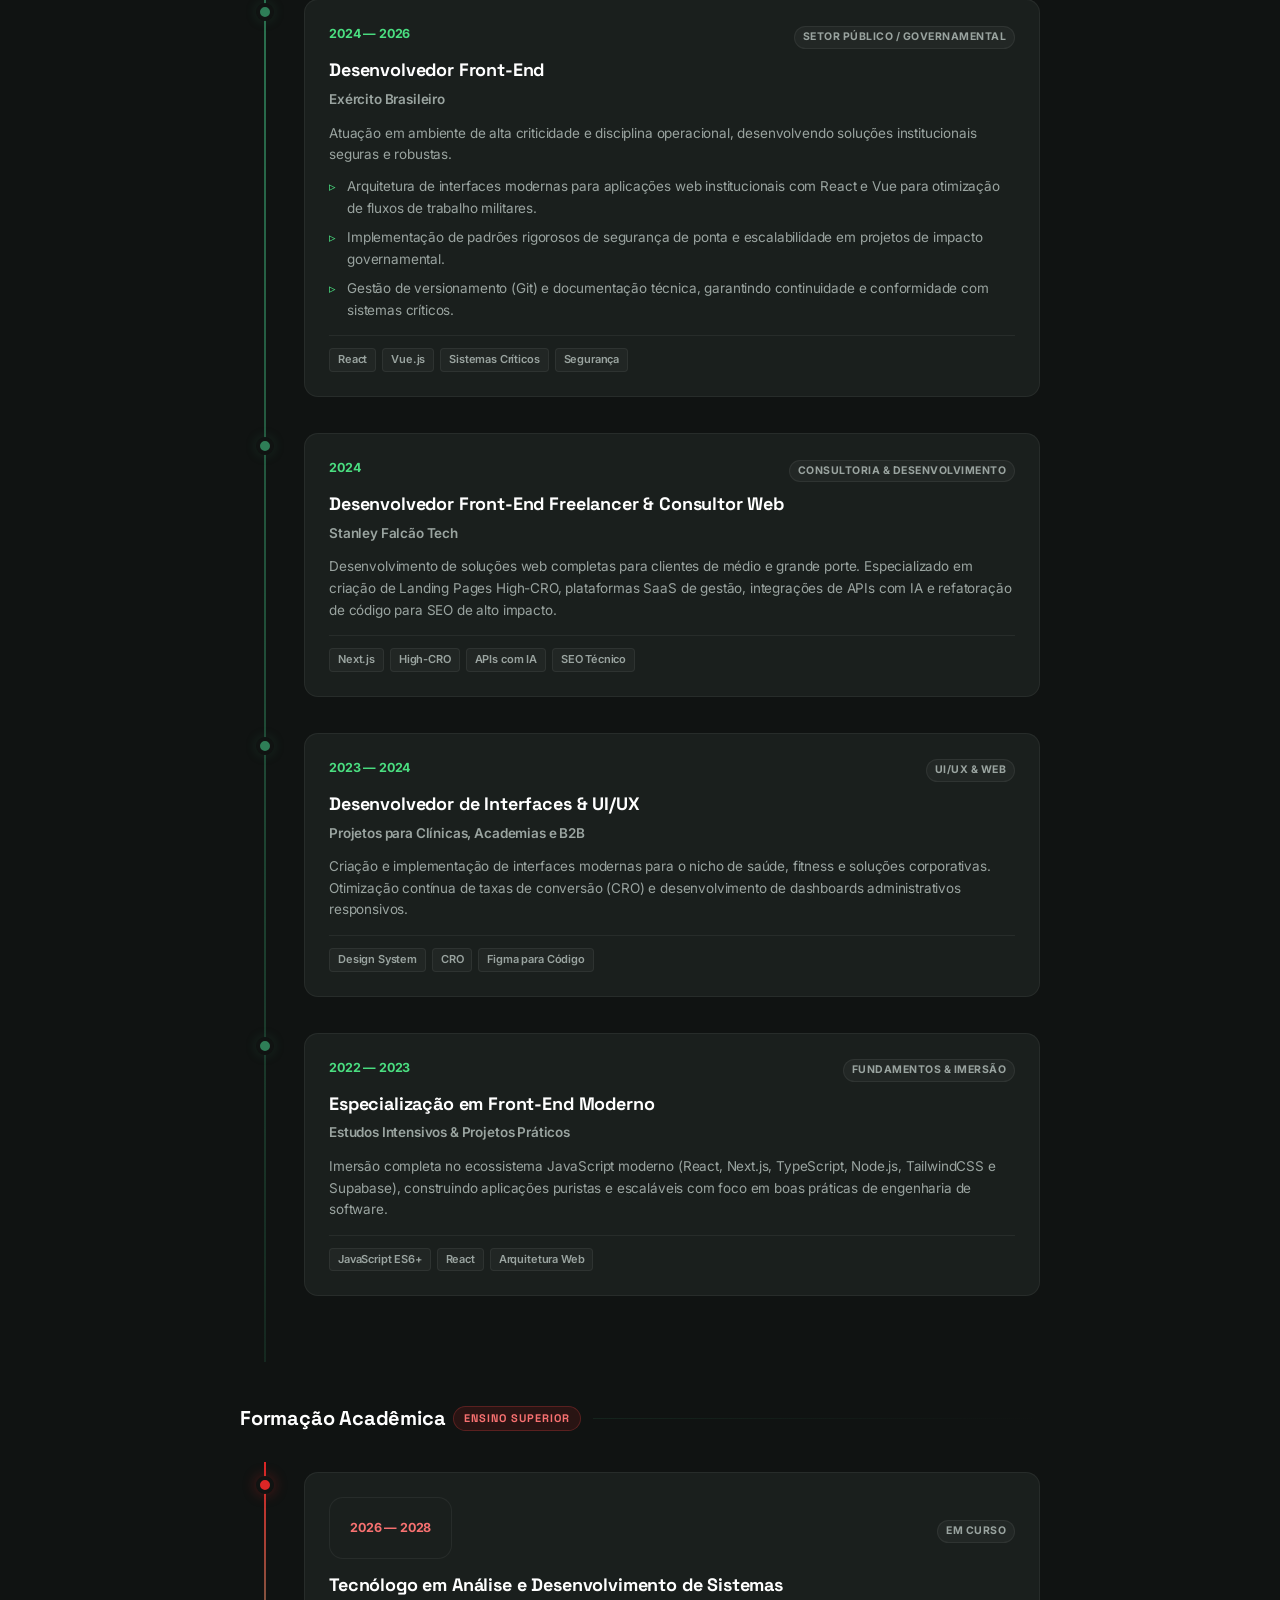
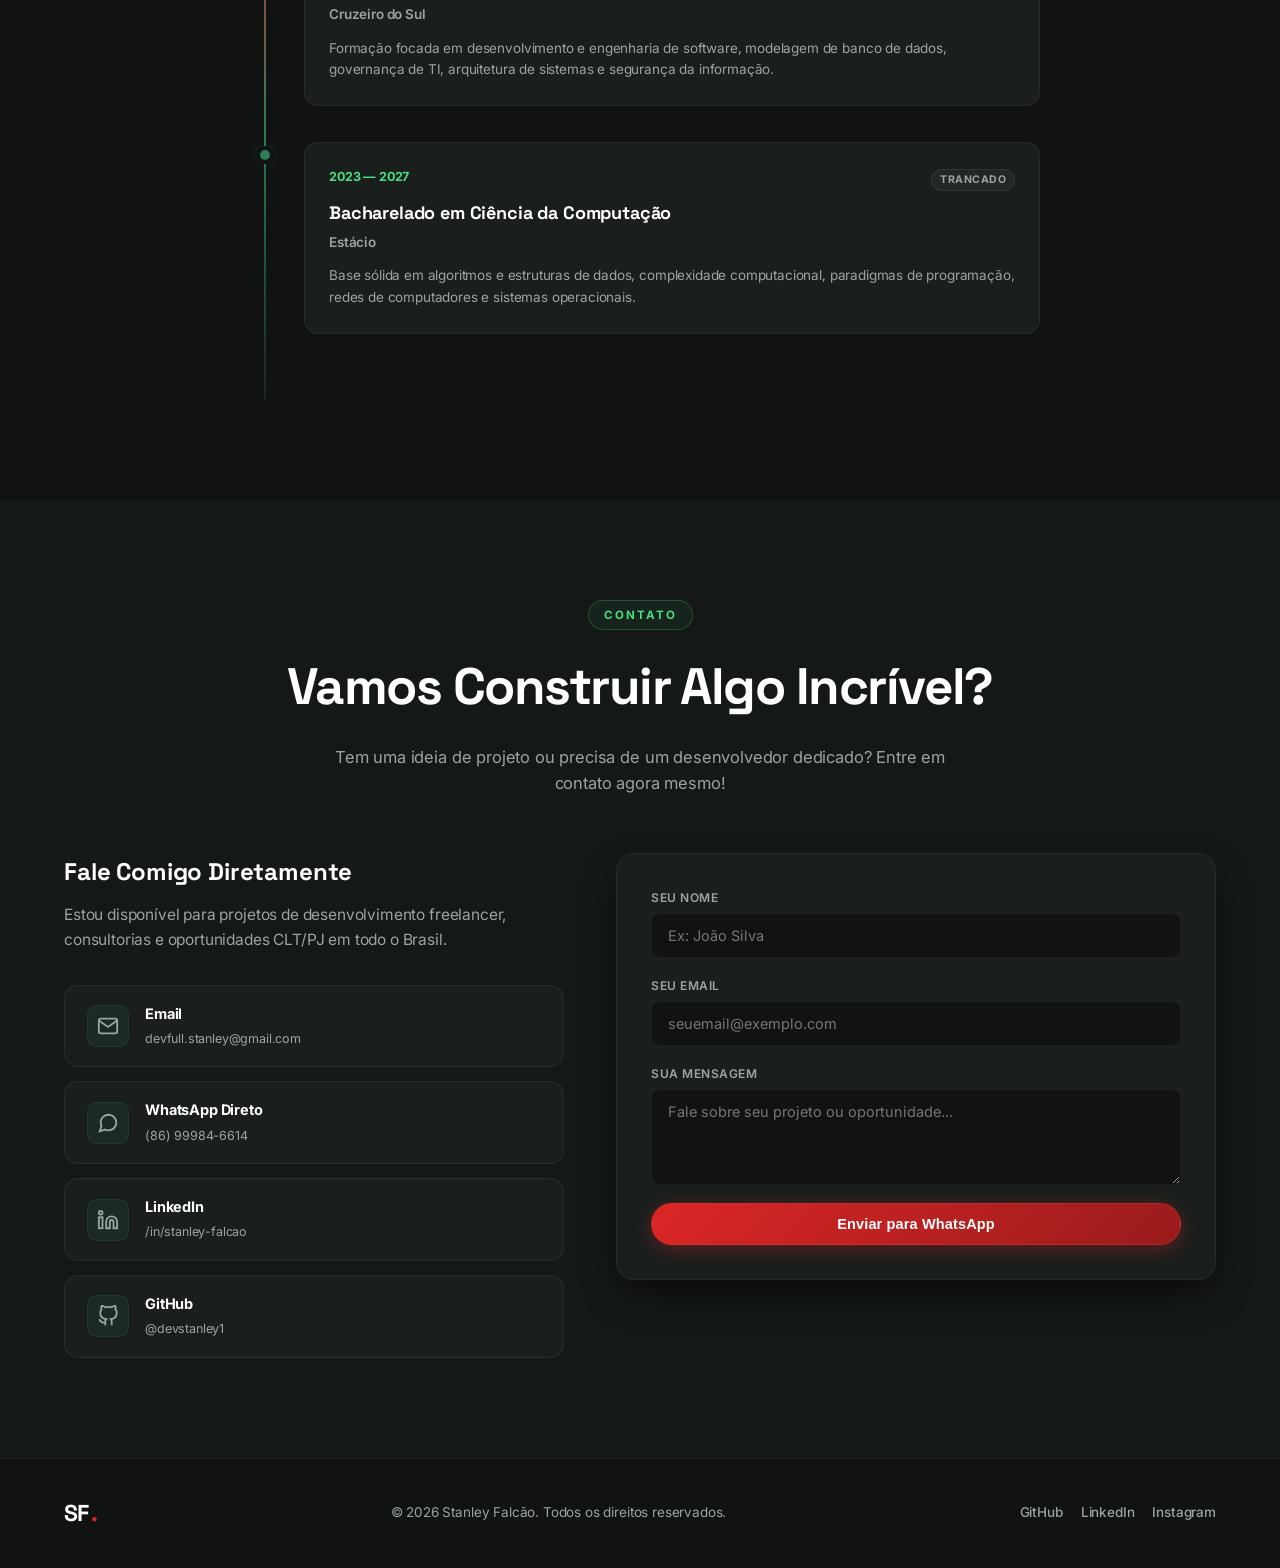
==== commit 394a0175: "refactor: replace Supabase floating chip with Vue.js in index.html" ====
--- a/index.html
+++ b/index.html
@@ -86,7 +86,7 @@
           <div class="floating-chip chip-1">React.js</div>
           <div class="floating-chip chip-2">Next.js</div>
           <div class="floating-chip chip-3">TypeScript</div>
-          <div class="floating-chip chip-4">Supabase</div>
+          <div class="floating-chip chip-4">Vue.js</div>
         </div>
       </div>
     </div>
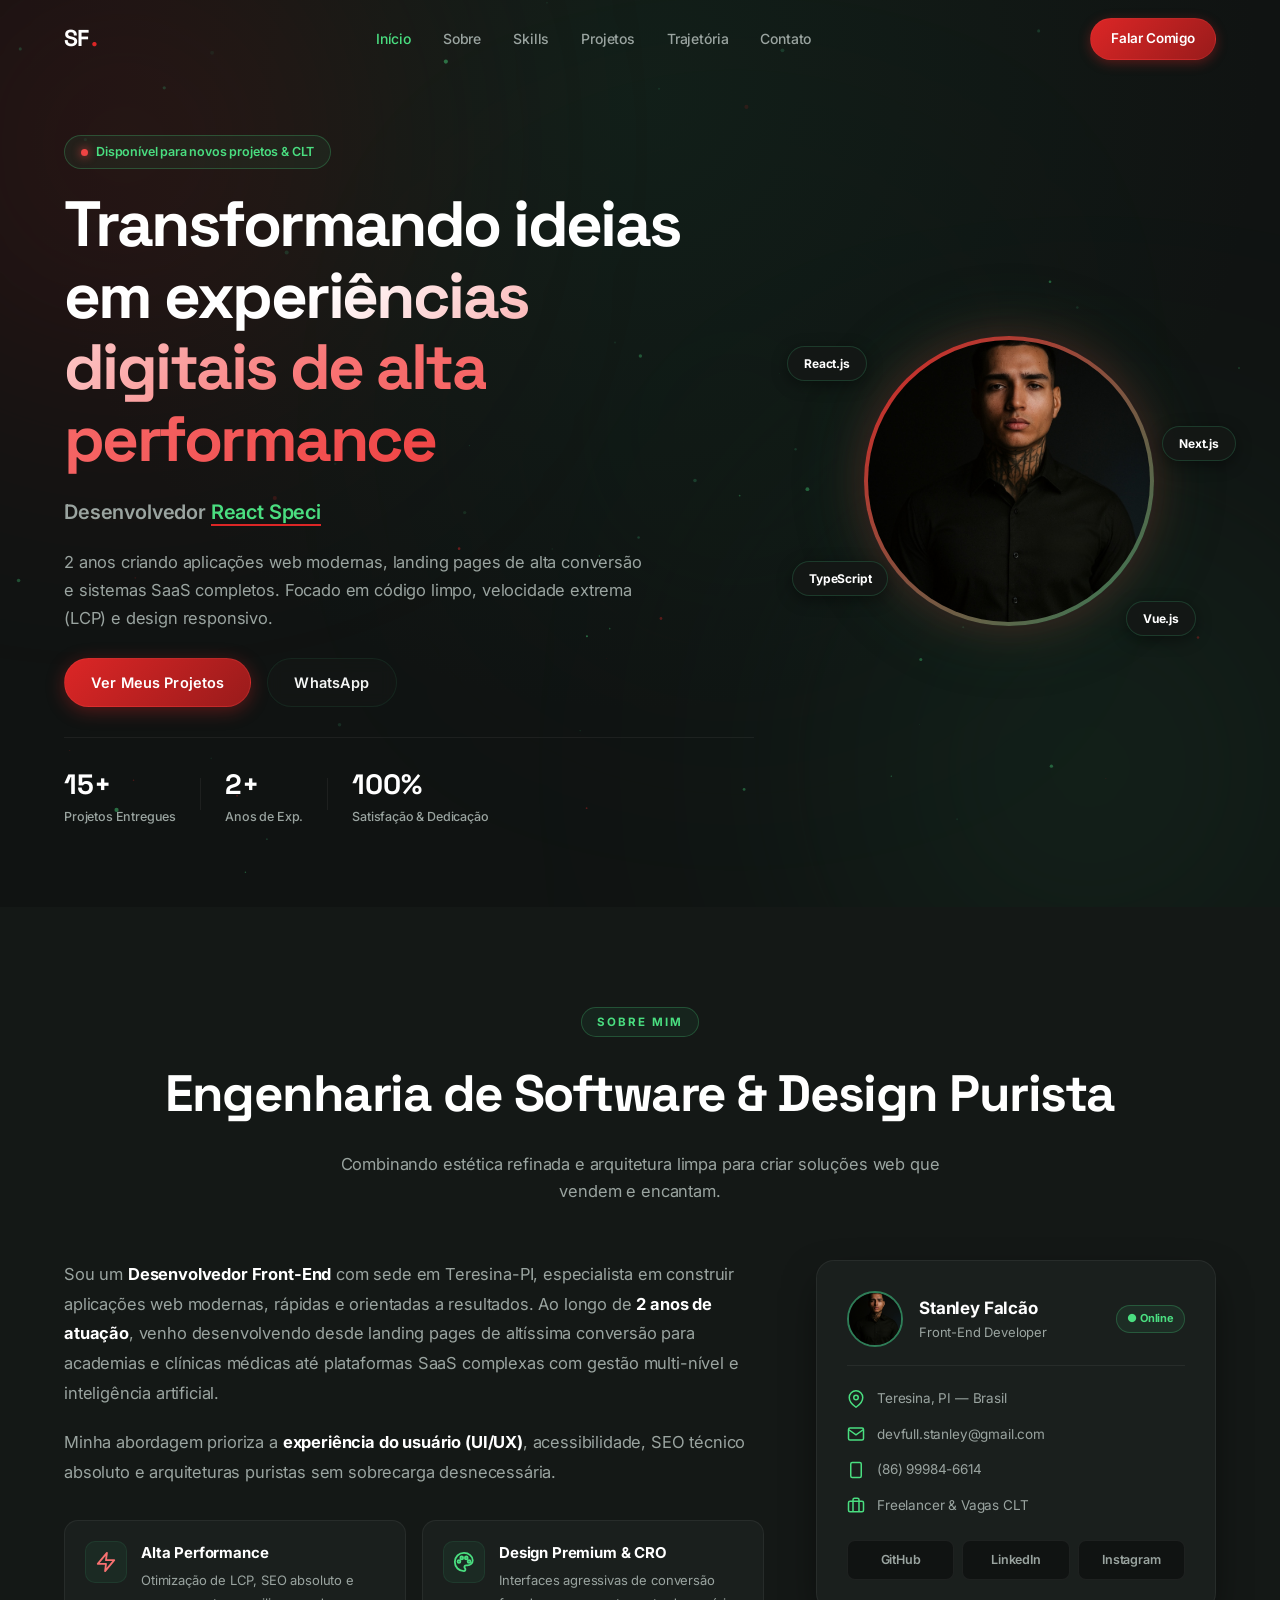
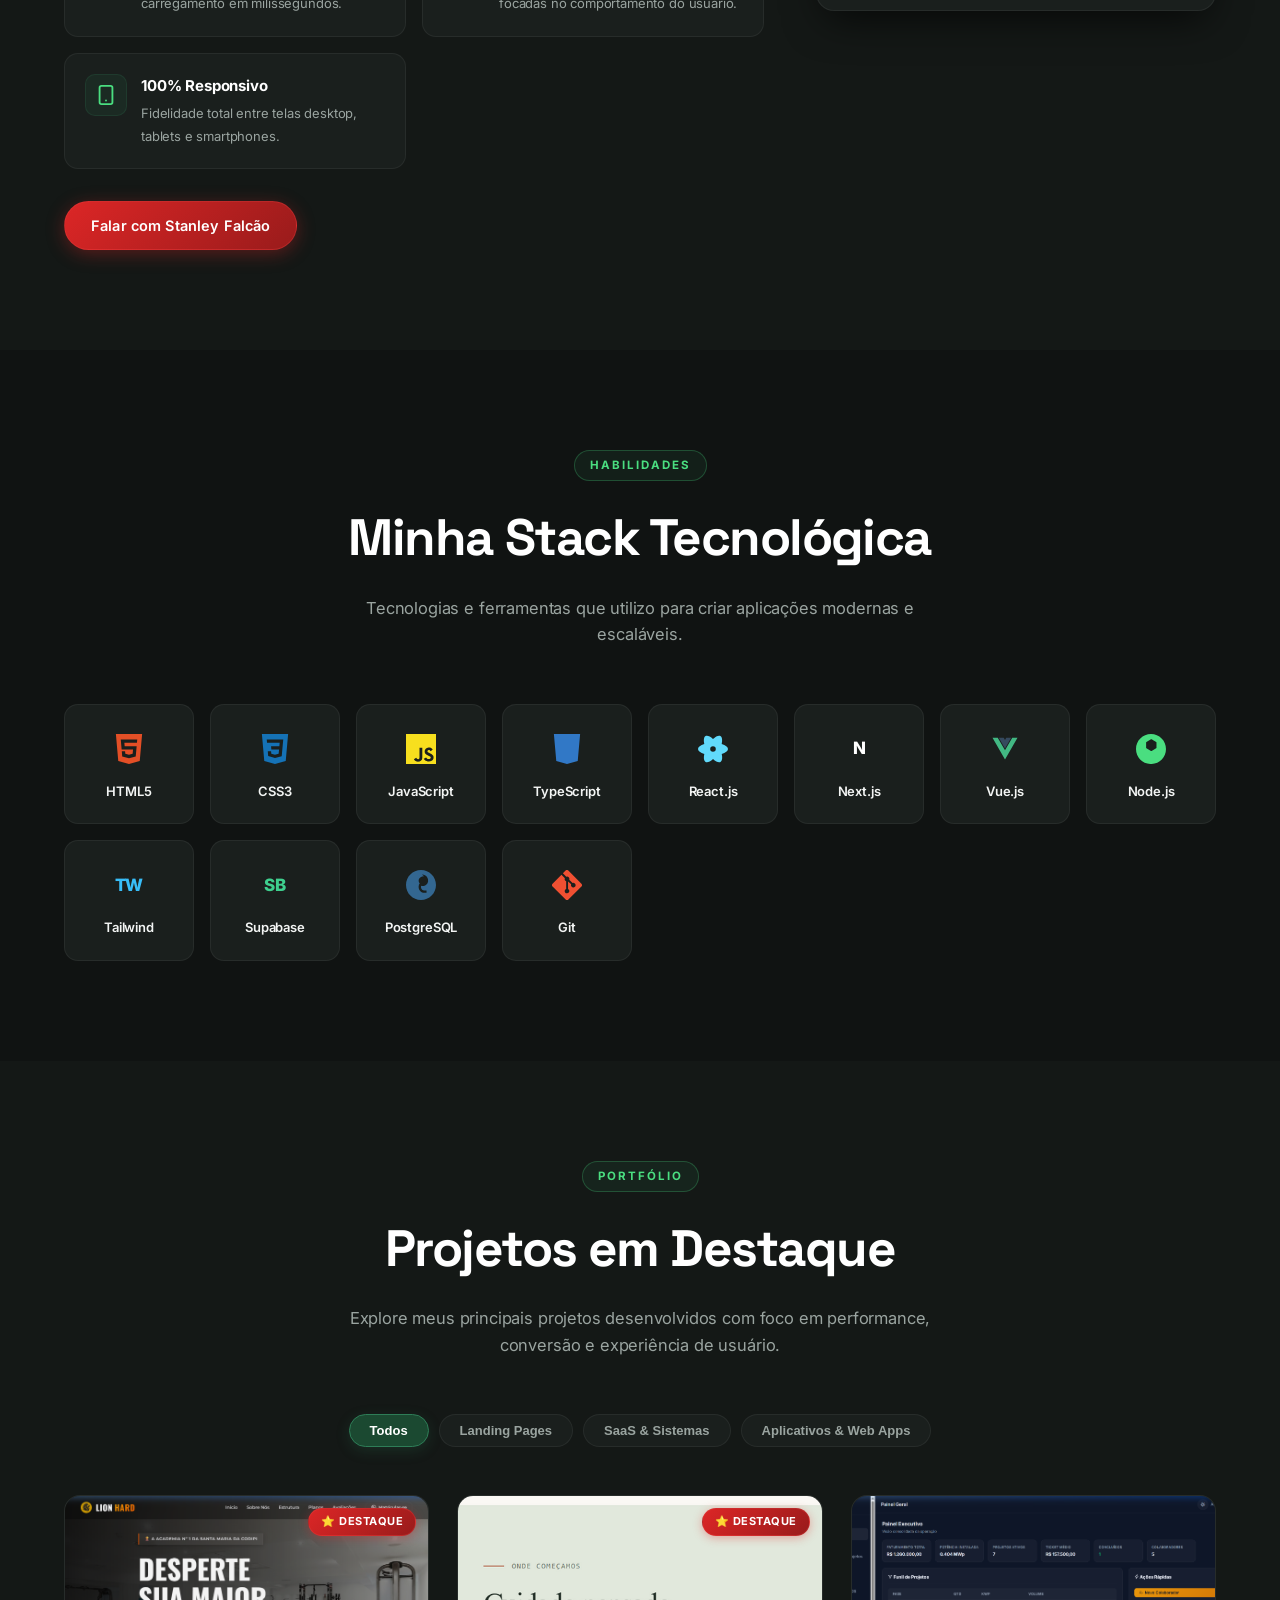
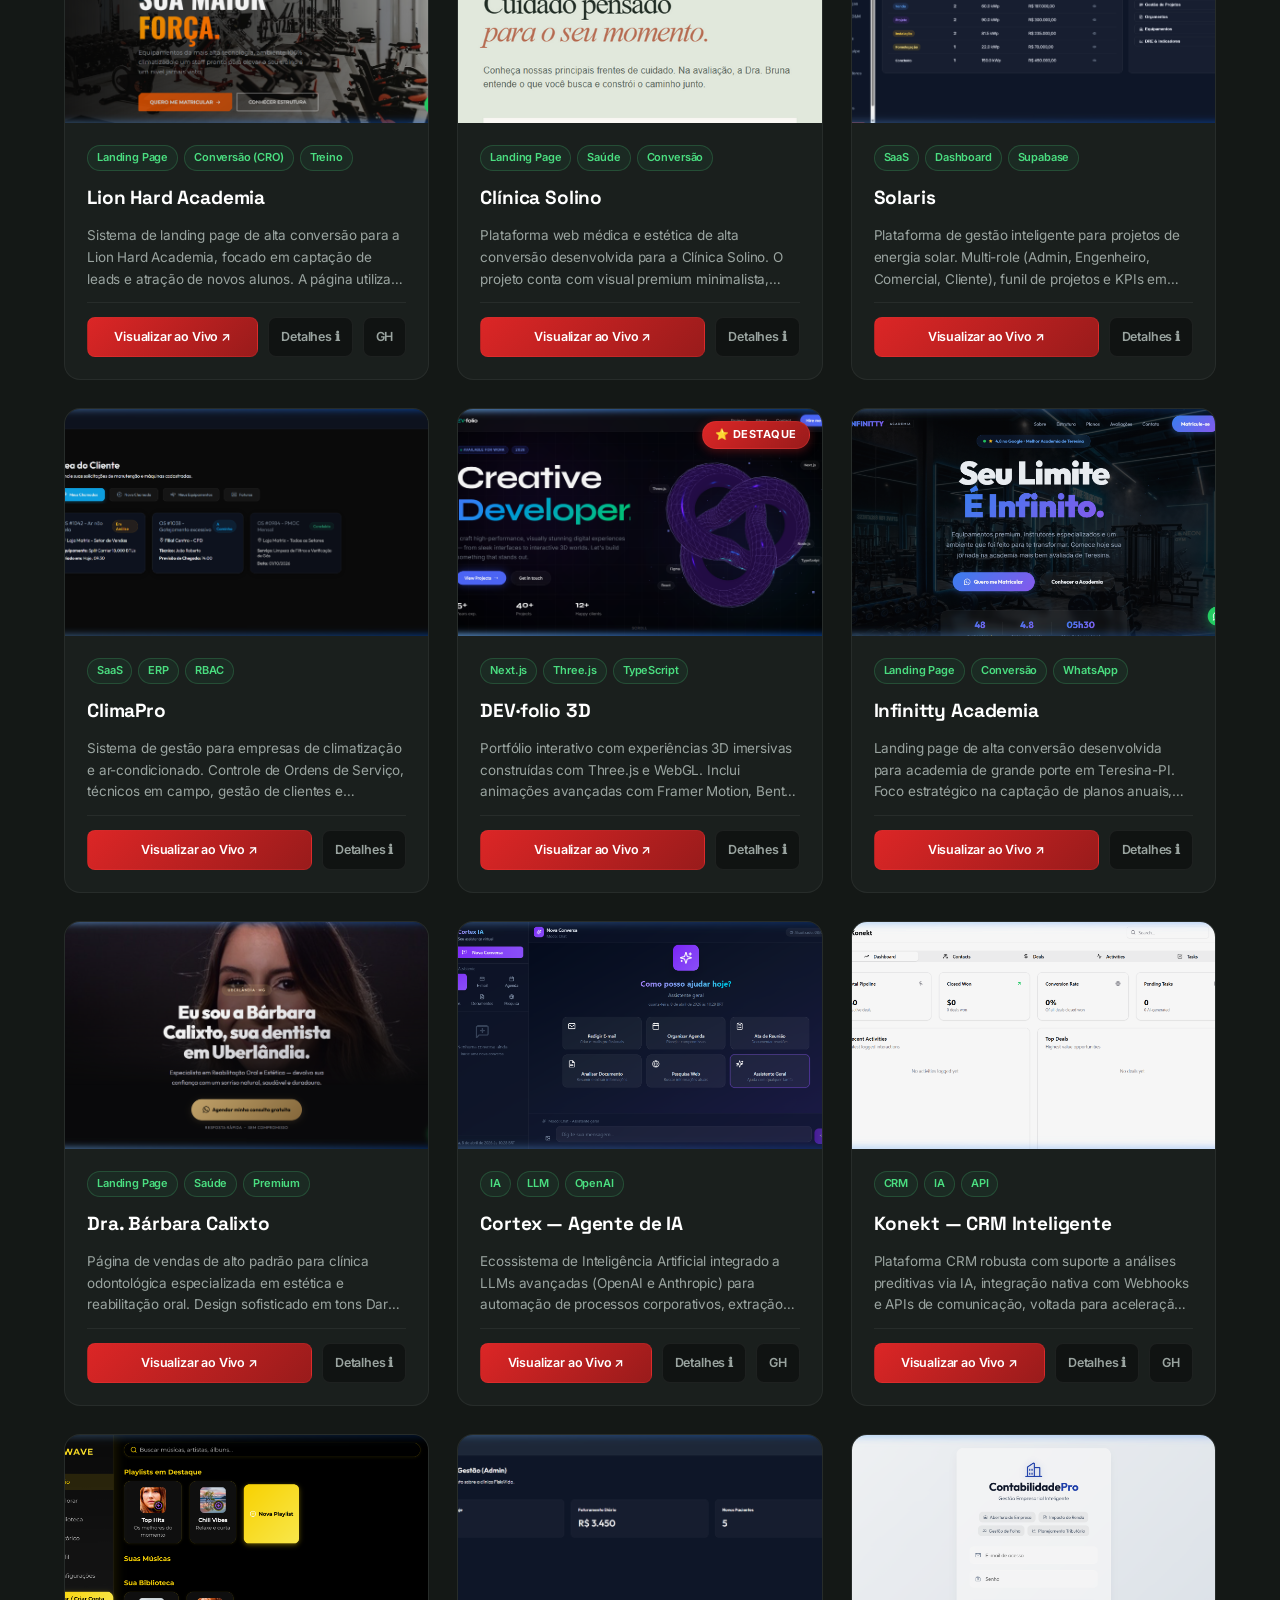
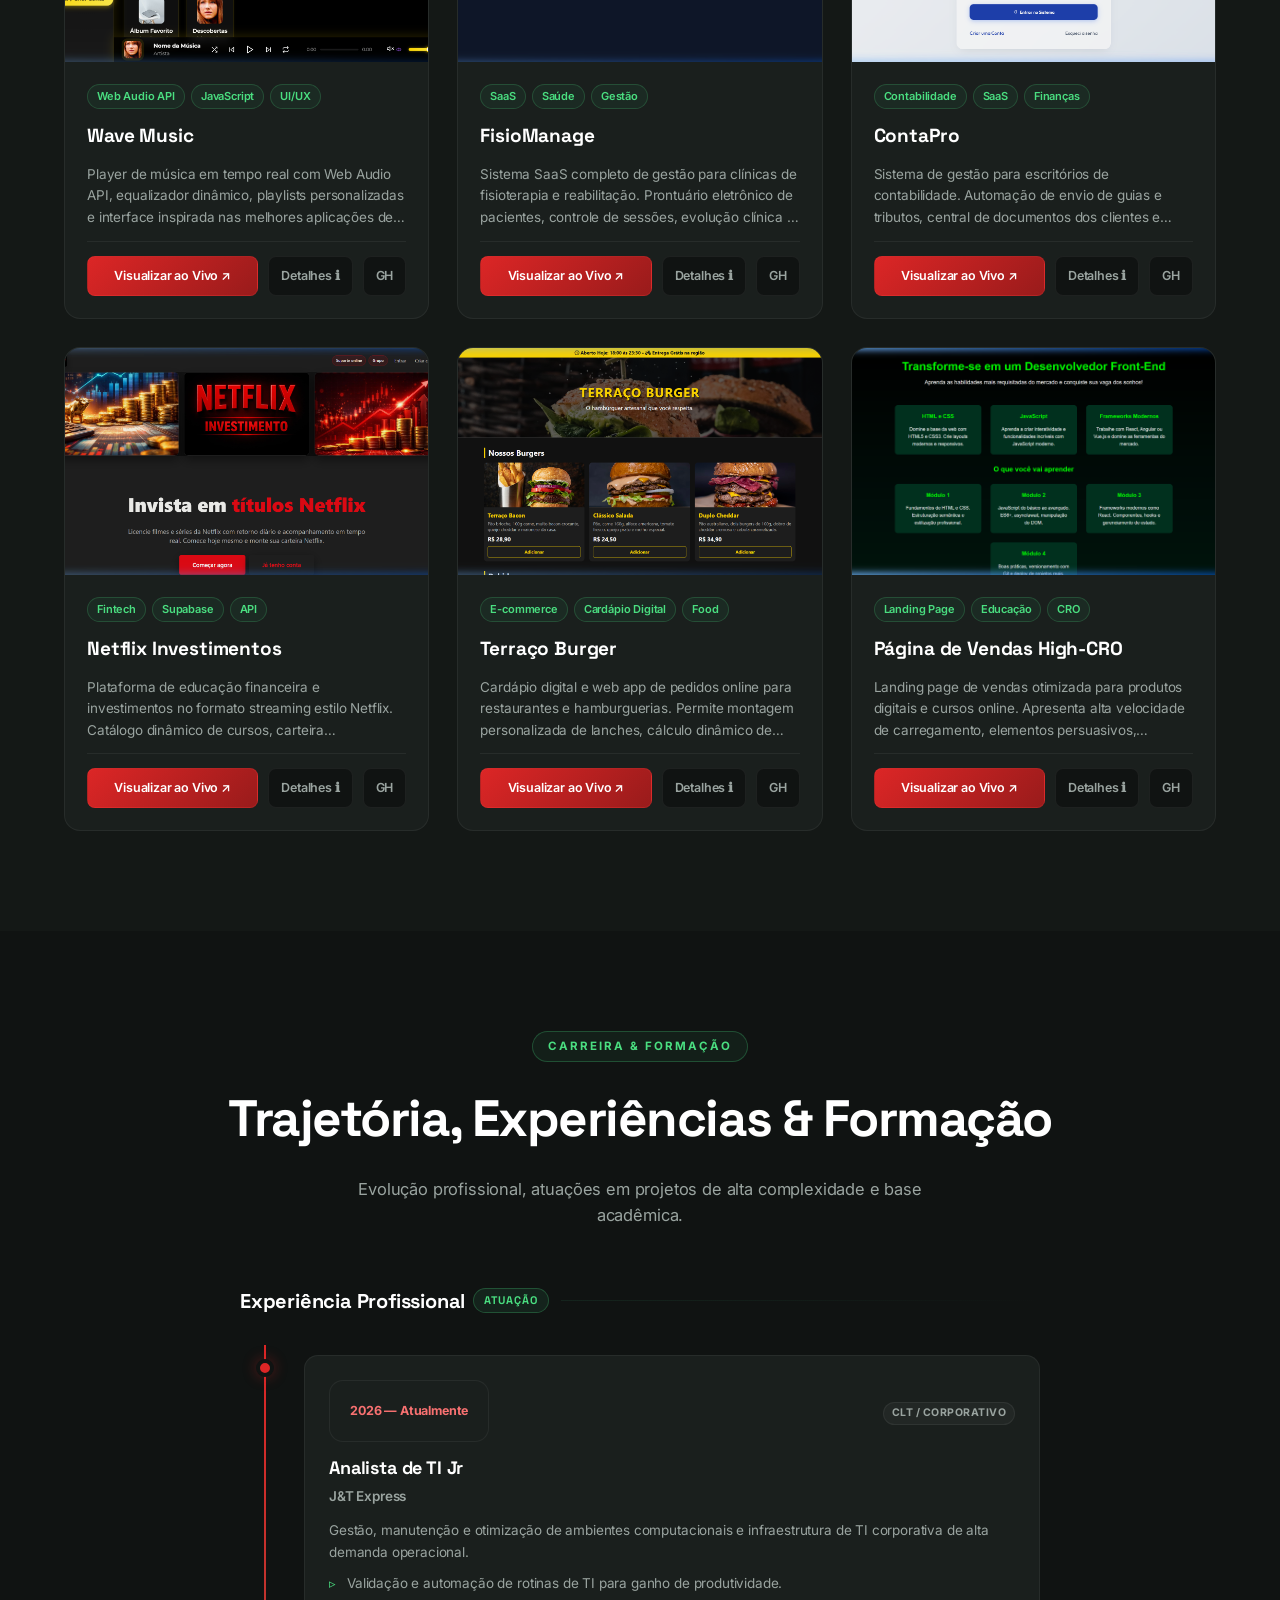
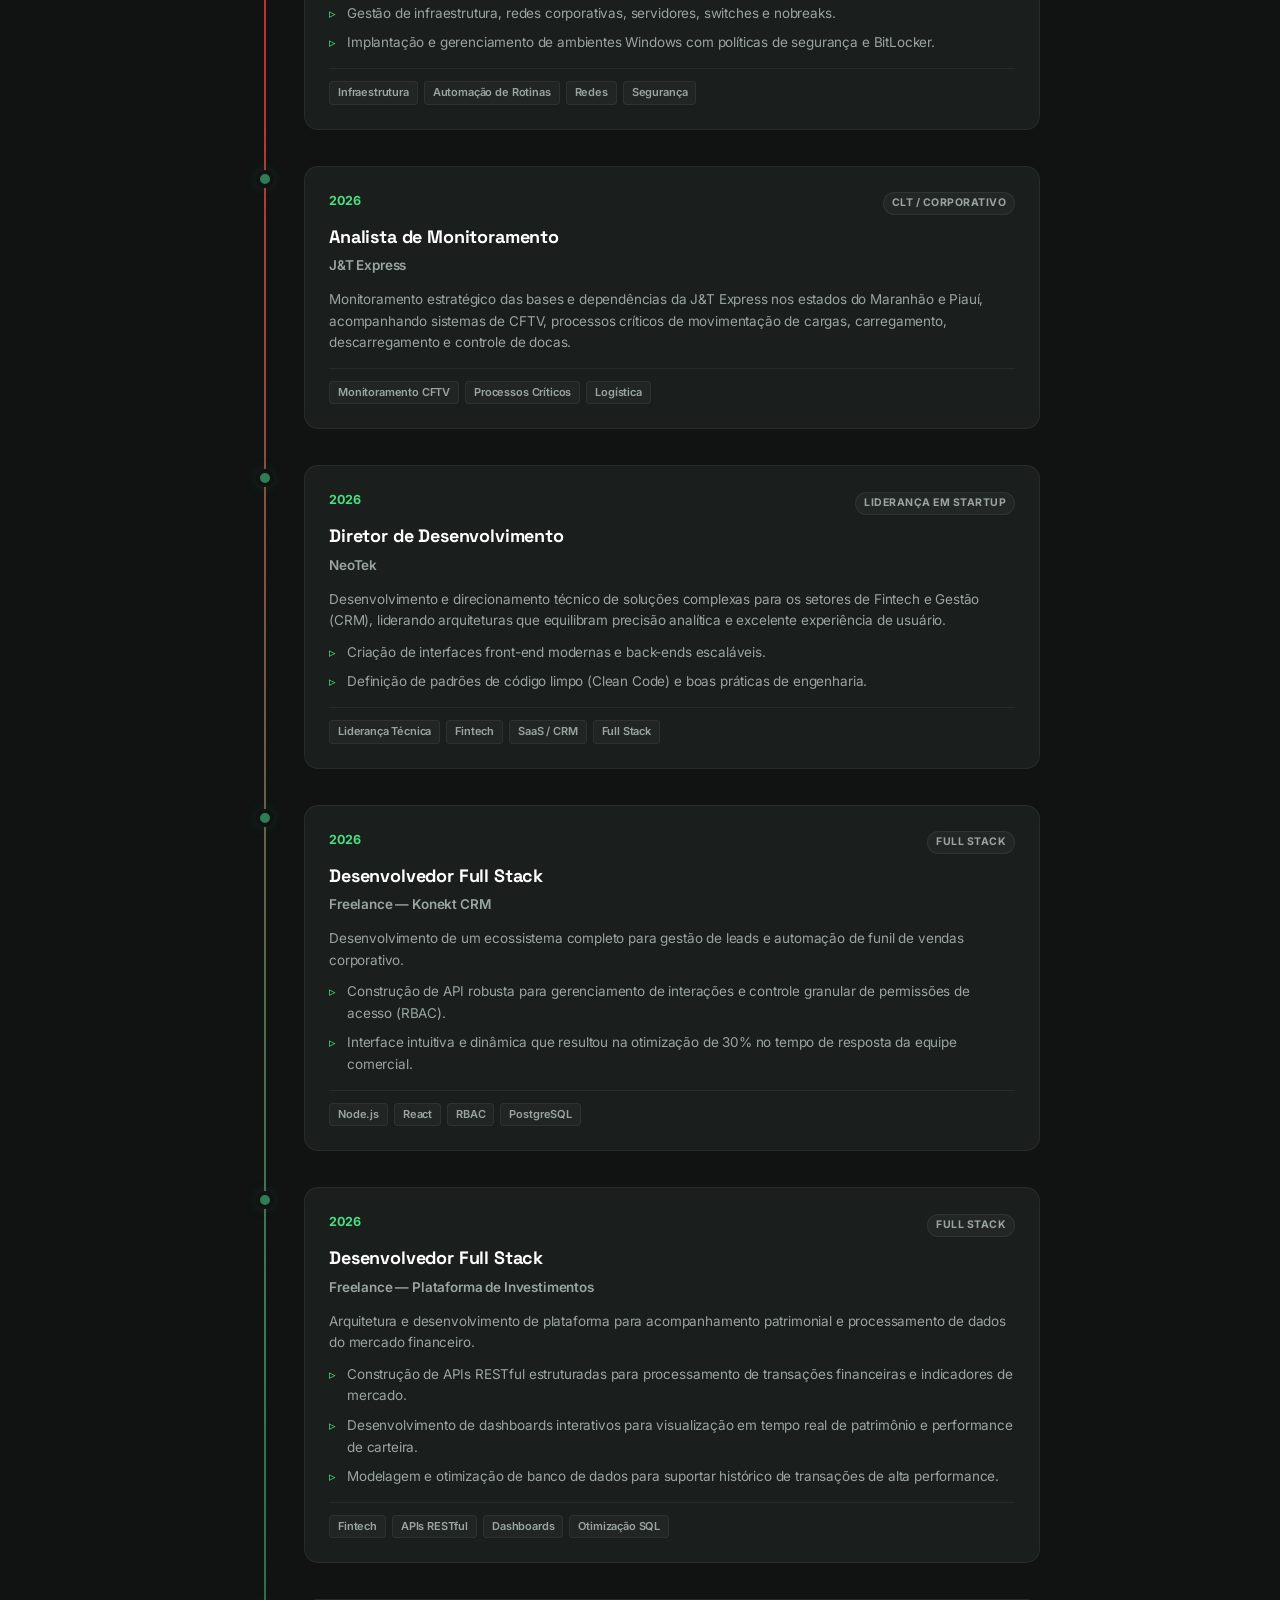
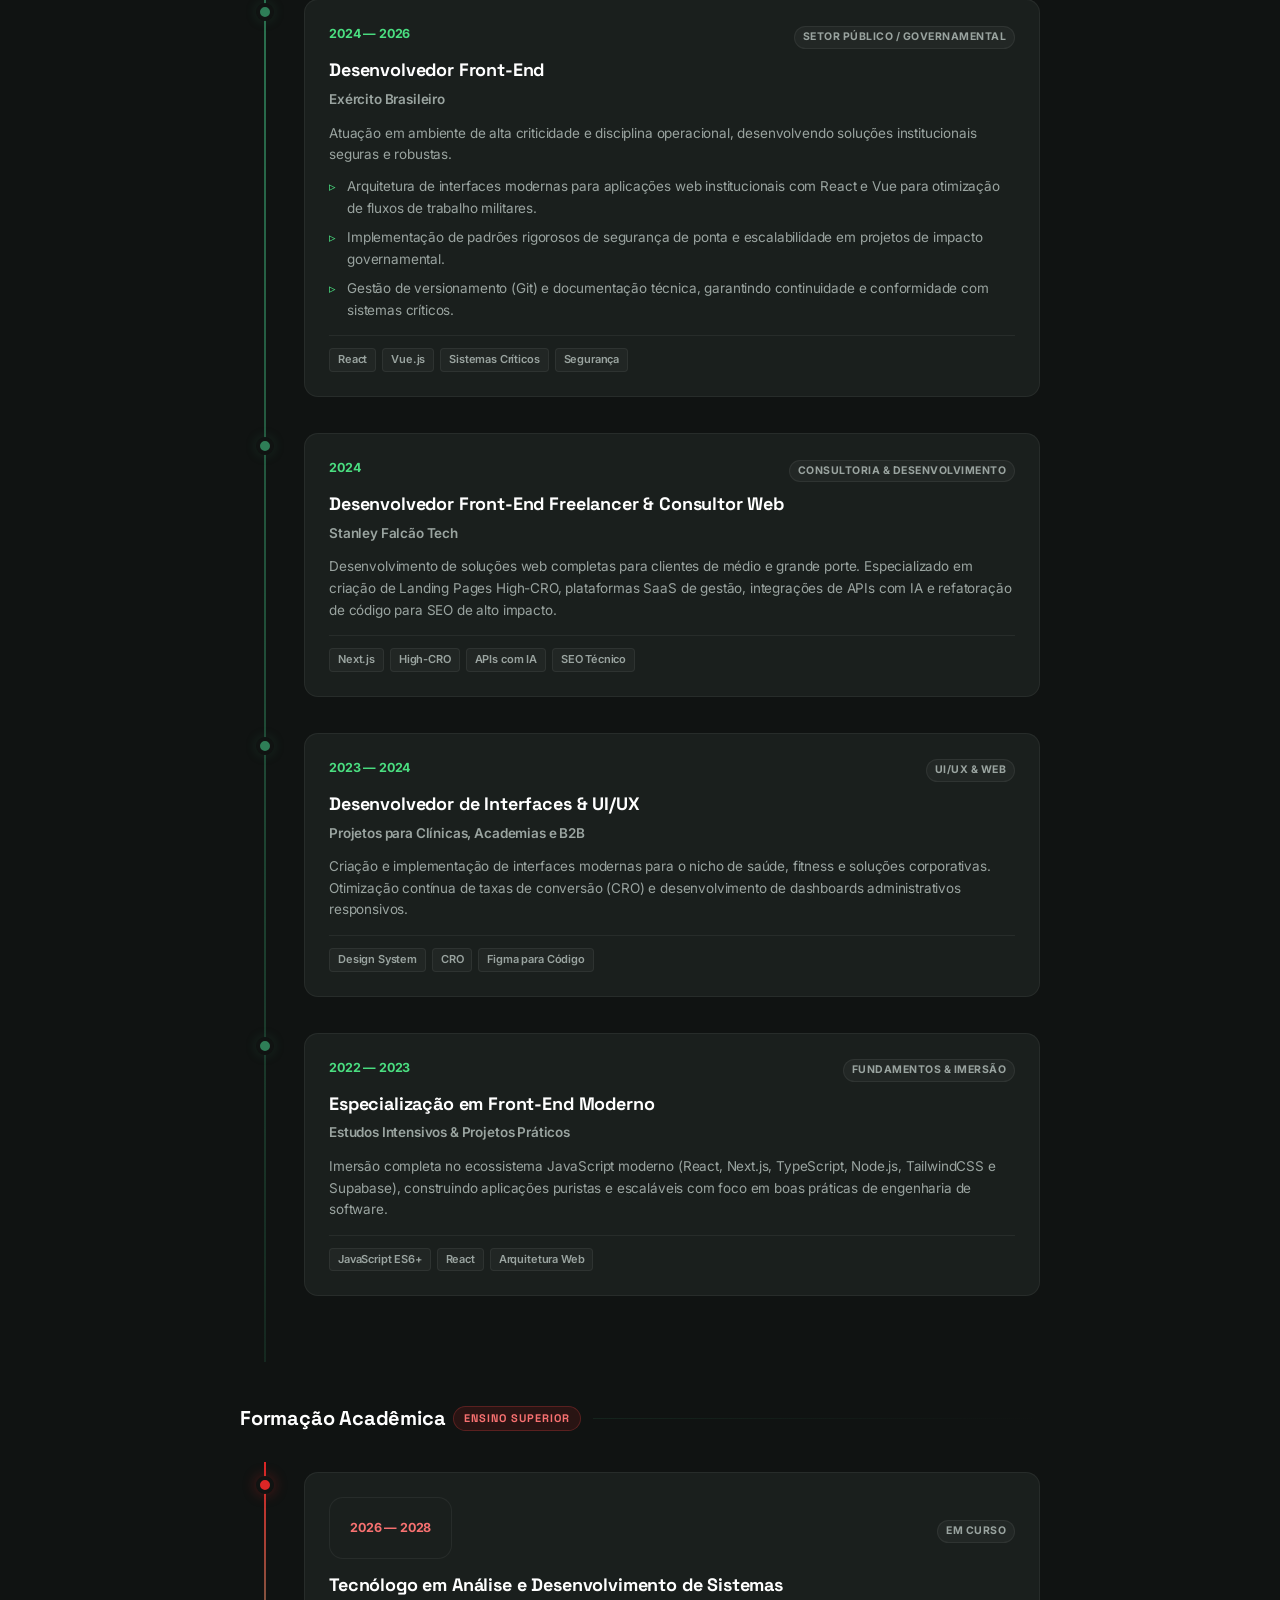
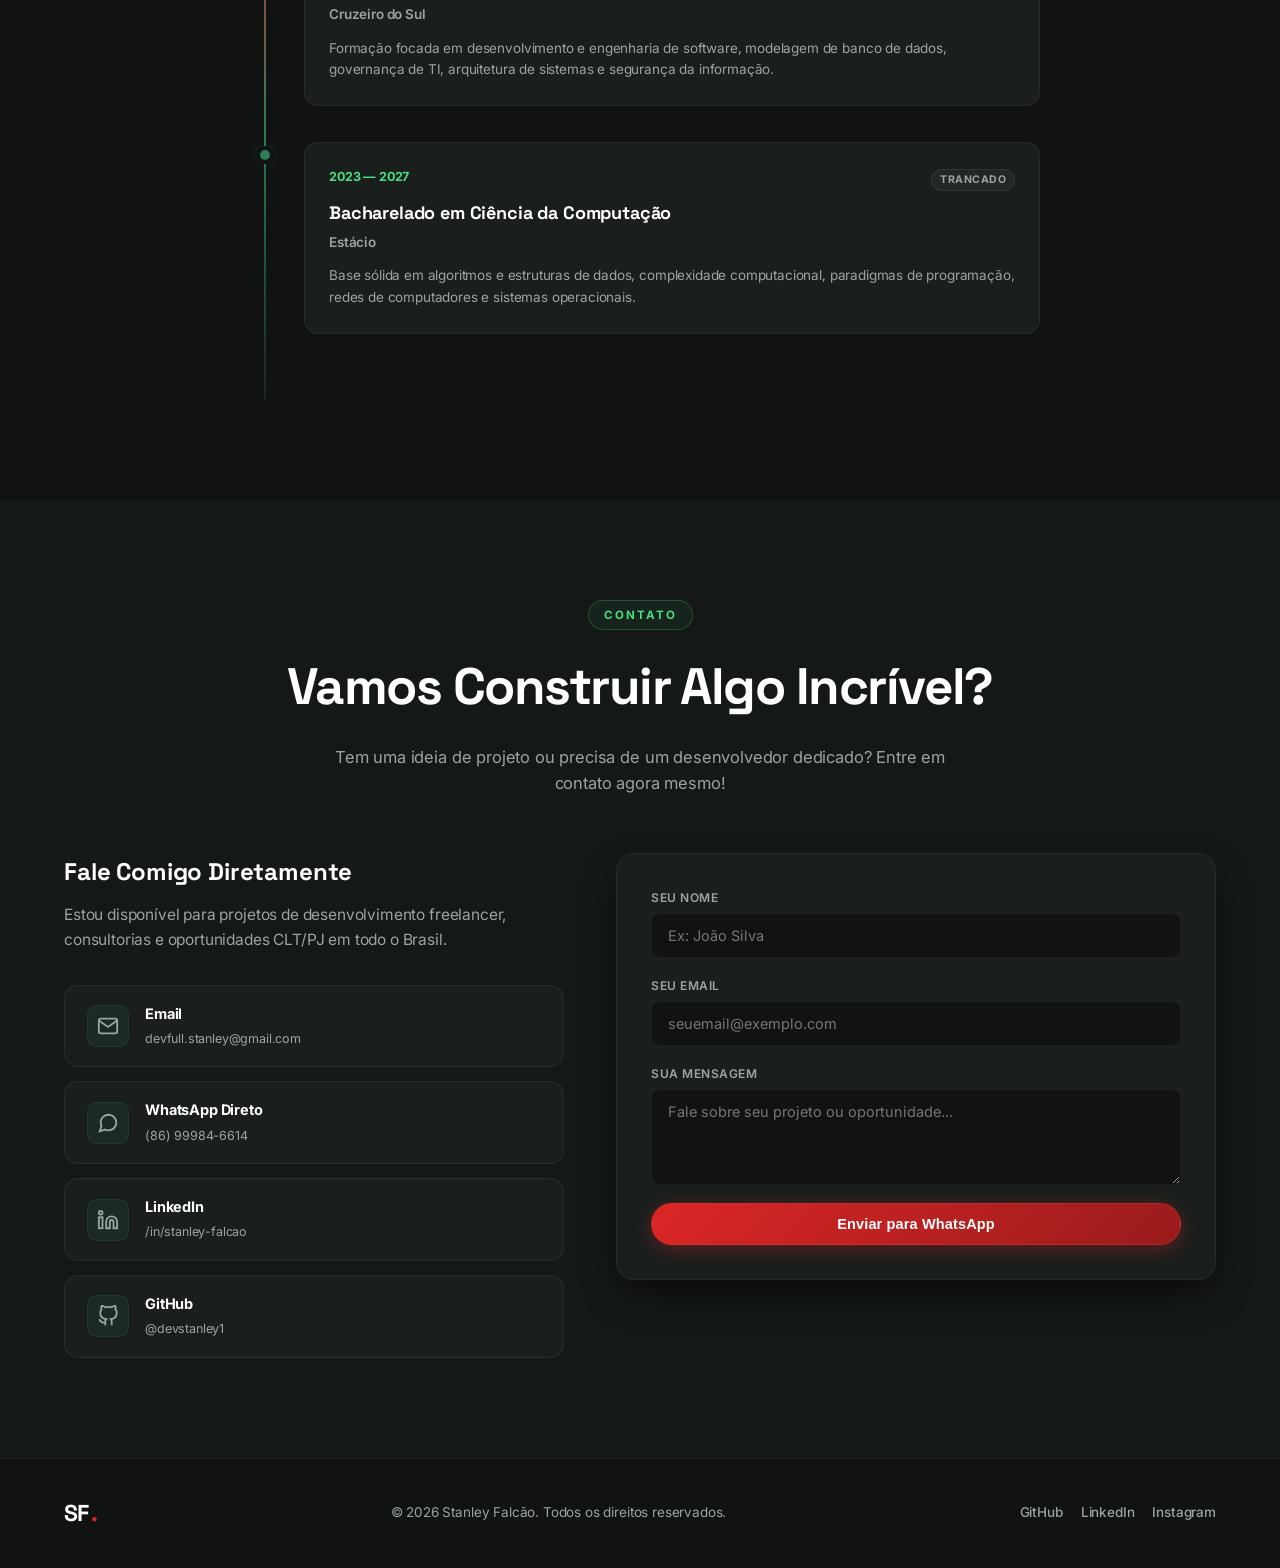
==== commit 5edd3209: "feat: add TypeScript skill card to portfolio index" ====
--- a/index.html
+++ b/index.html
@@ -247,6 +247,14 @@
           <span>JavaScript</span>
         </div>
         <div class="skill-card">
+          <div class="skill-icon ts" style="color: #3178c6;">
+            <svg viewBox="0 0 24 24" fill="currentColor">
+              <path d="M1.5 0h21l-1.91 21.563L11.977 24l-8.564-2.438L1.5 0zm10.74 13.91h-2.23v5.6h-2.02v-5.6H6.1v-1.71h6.14v1.71zm5.82 2.22c-.14.77-.55 1.38-1.21 1.83-.67.45-1.52.68-2.56.68-.9 0-1.68-.15-2.33-.46v-1.78c.67.43 1.43.64 2.27.64.55 0 .97-.11 1.25-.33.28-.22.42-.51.42-.87 0-.3-.09-.55-.28-.73-.18-.18-.5-.35-.95-.5l-.83-.27c-.89-.29-1.53-.66-1.93-1.11-.4-.45-.6-1.03-.6-1.73 0-.87.32-1.58.96-2.12.64-.54 1.5-.81 2.58-.81.82 0 1.55.14 2.18.42v1.71c-.65-.36-1.34-.54-2.06-.54-.51 0-.91.1-1.19.3-.28.2-.42.47-.42.8 0 .28.09.5.28.67.19.17.52.33.99.49l.74.24c.95.31 1.63.7 2.03 1.16.4.46.6 1.05.6 1.77z"/>
+            </svg>
+          </div>
+          <span>TypeScript</span>
+        </div>
+        <div class="skill-card">
           <div class="skill-icon react">
             <svg viewBox="0 0 24 24" fill="currentColor">
               <path
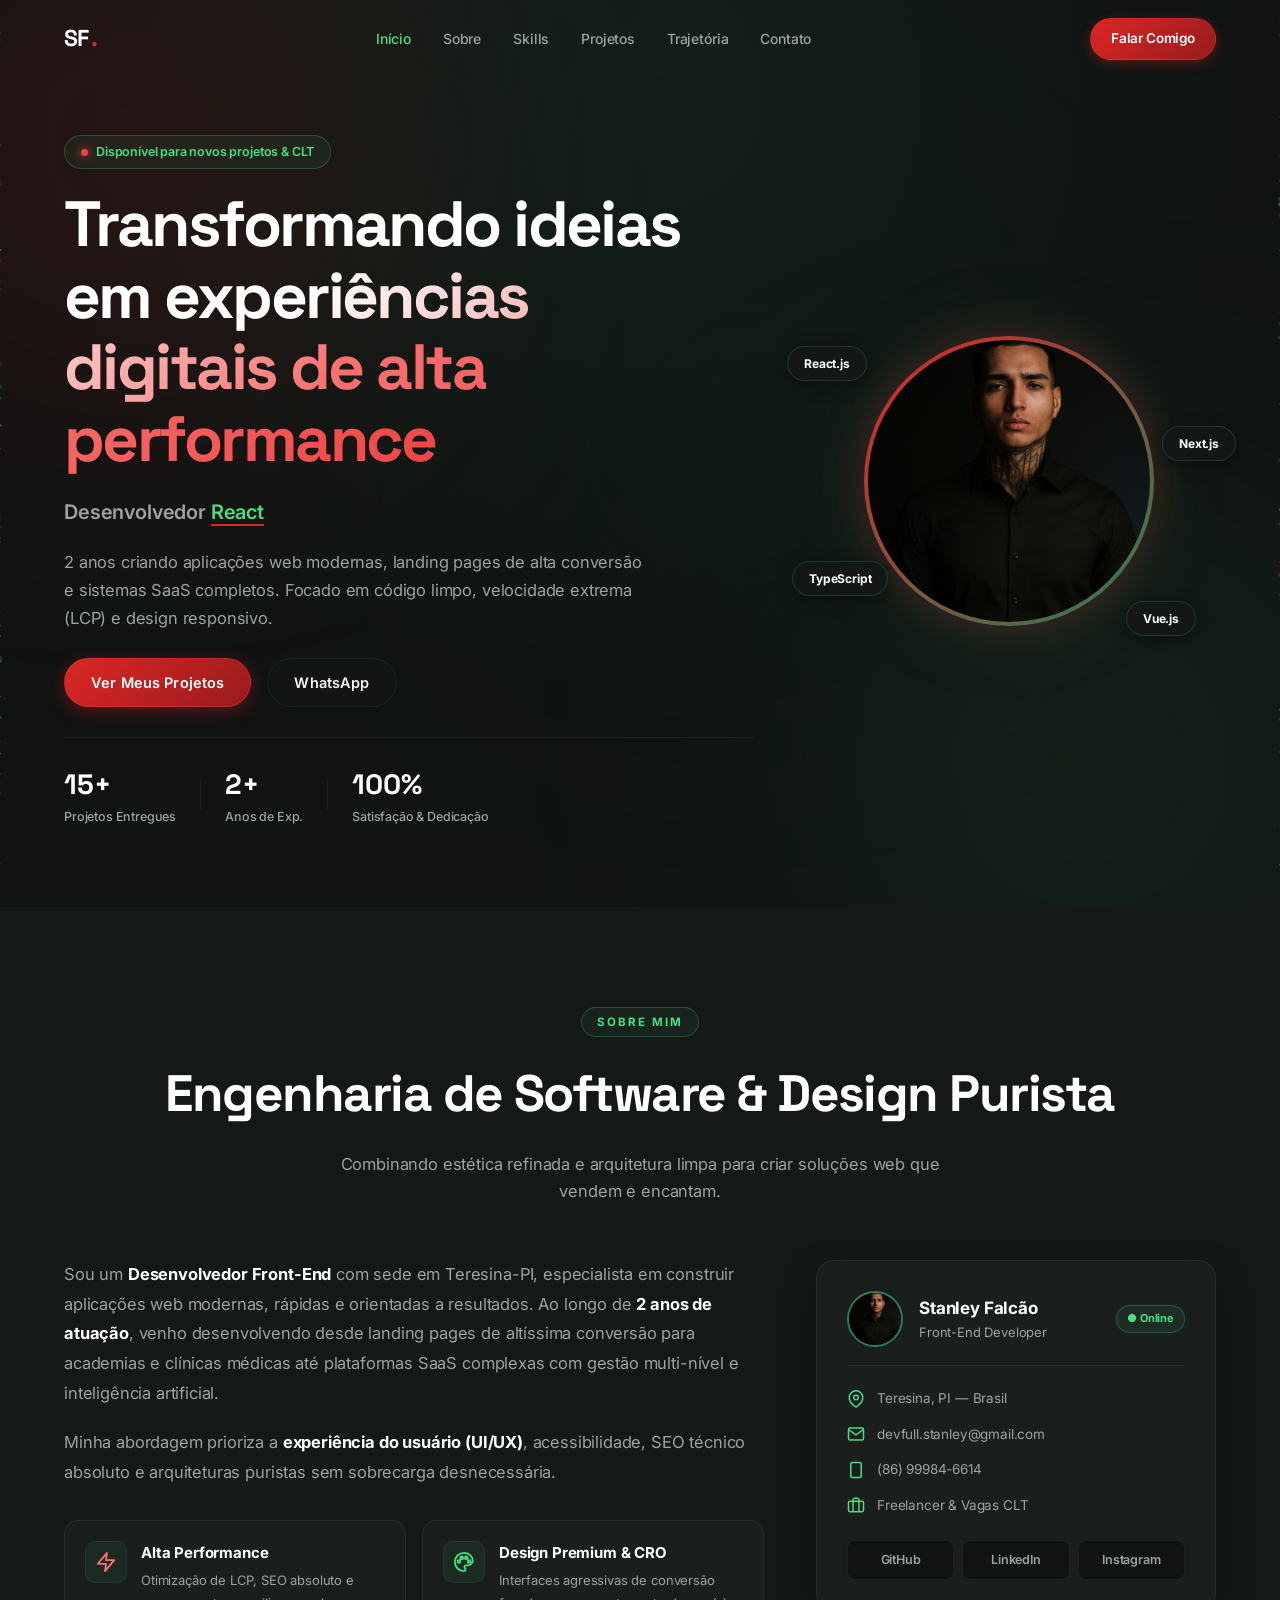
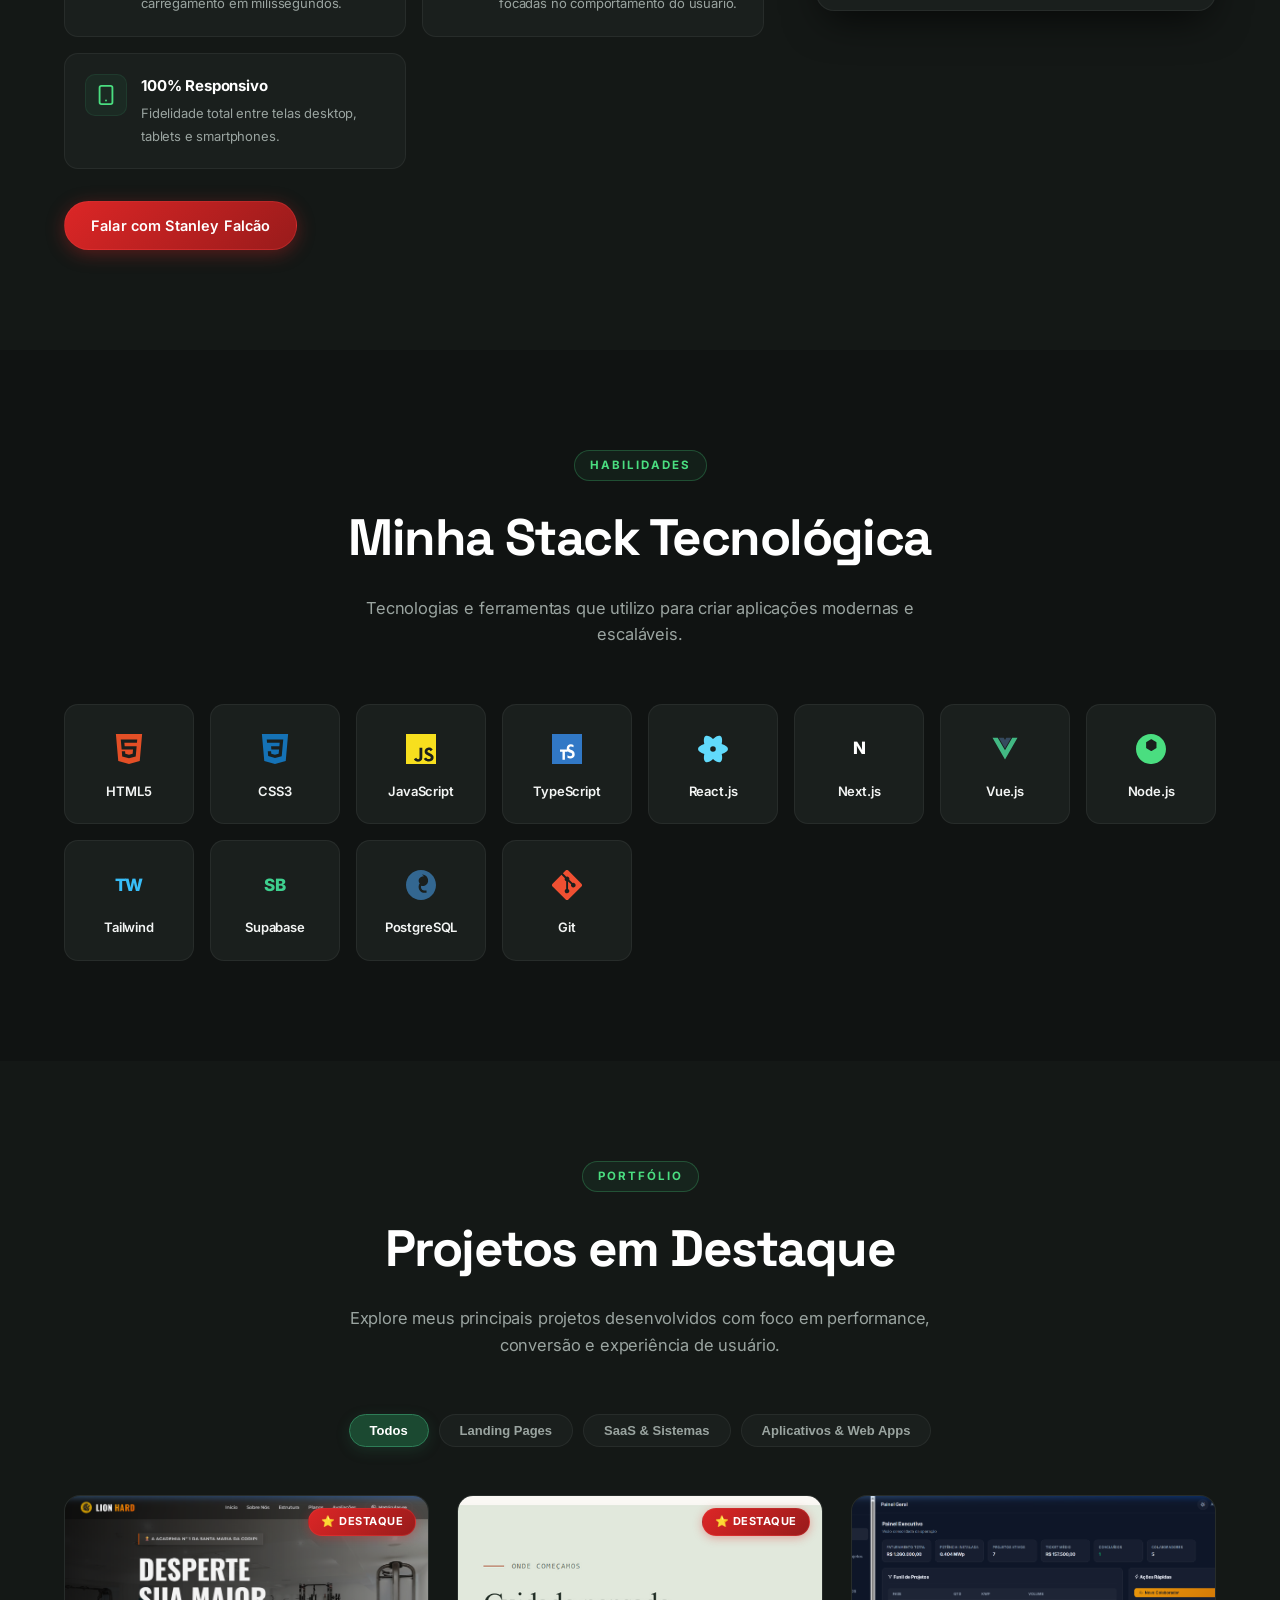
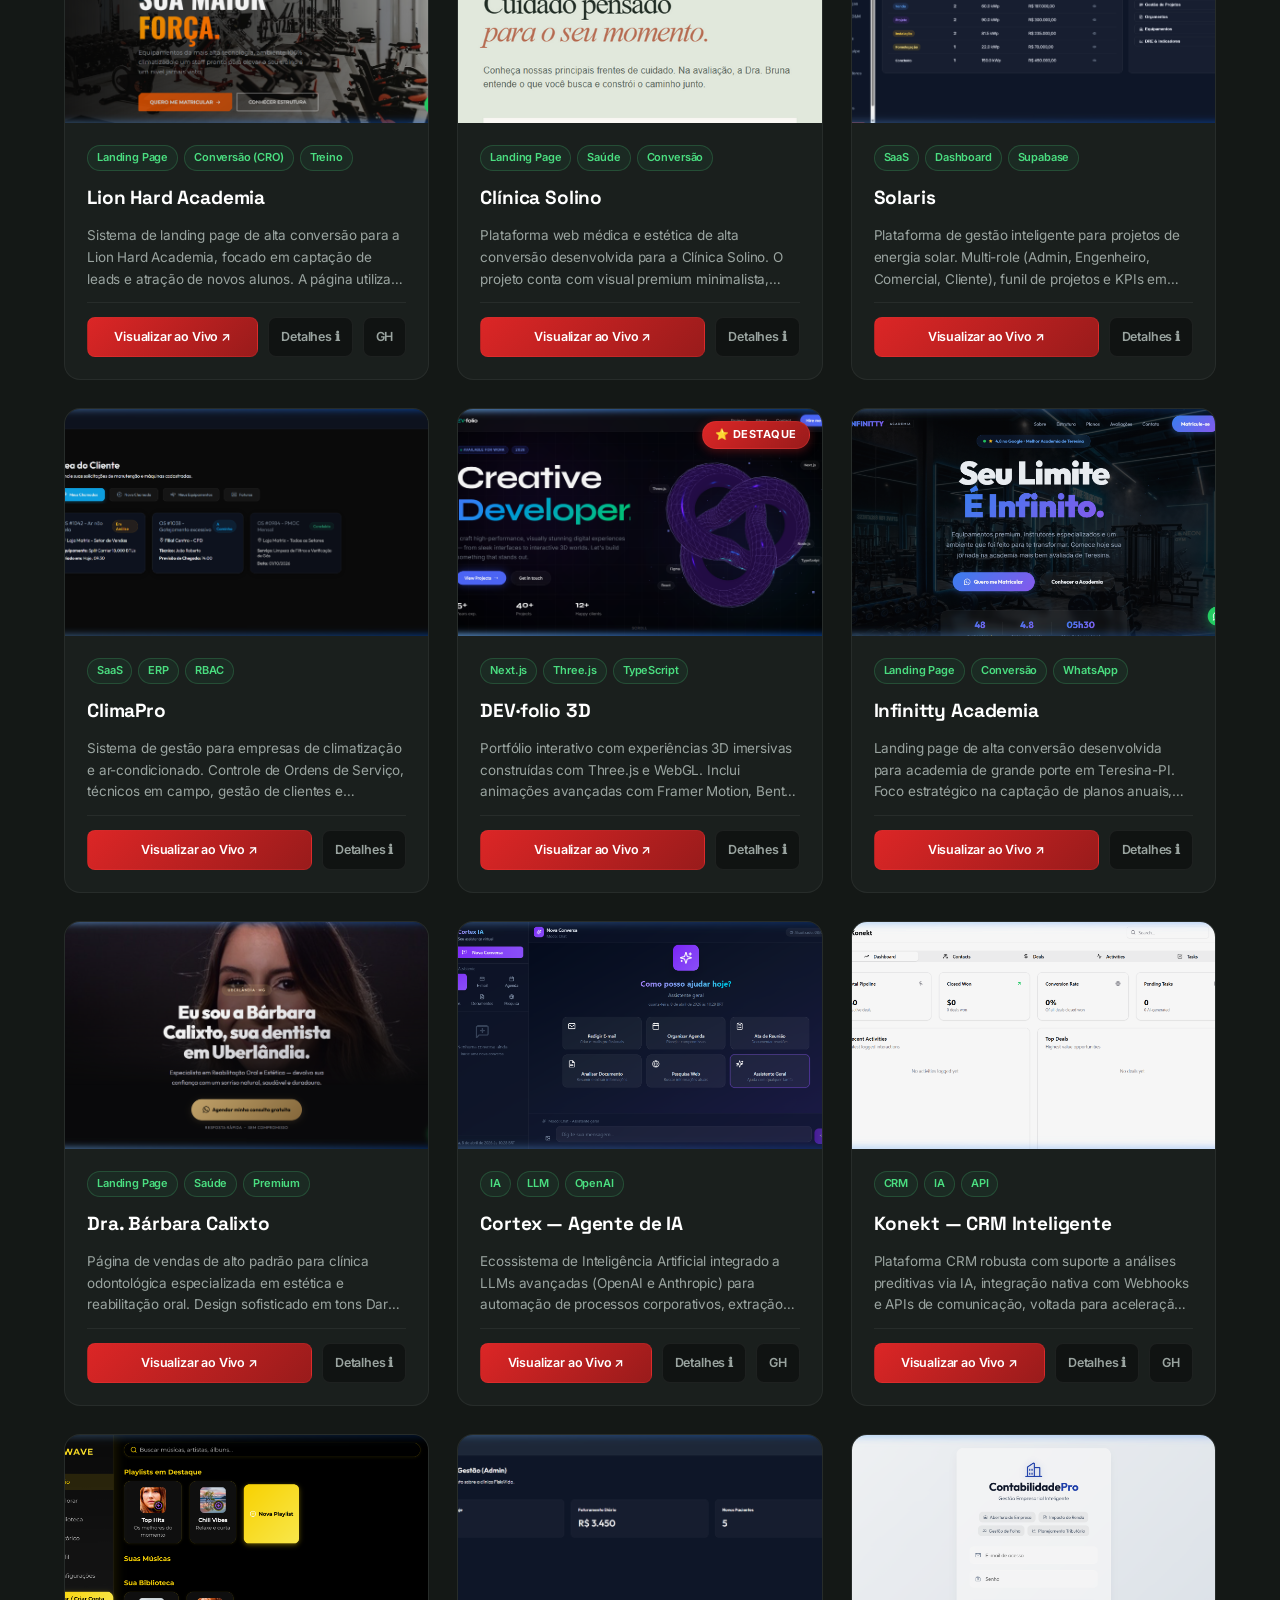
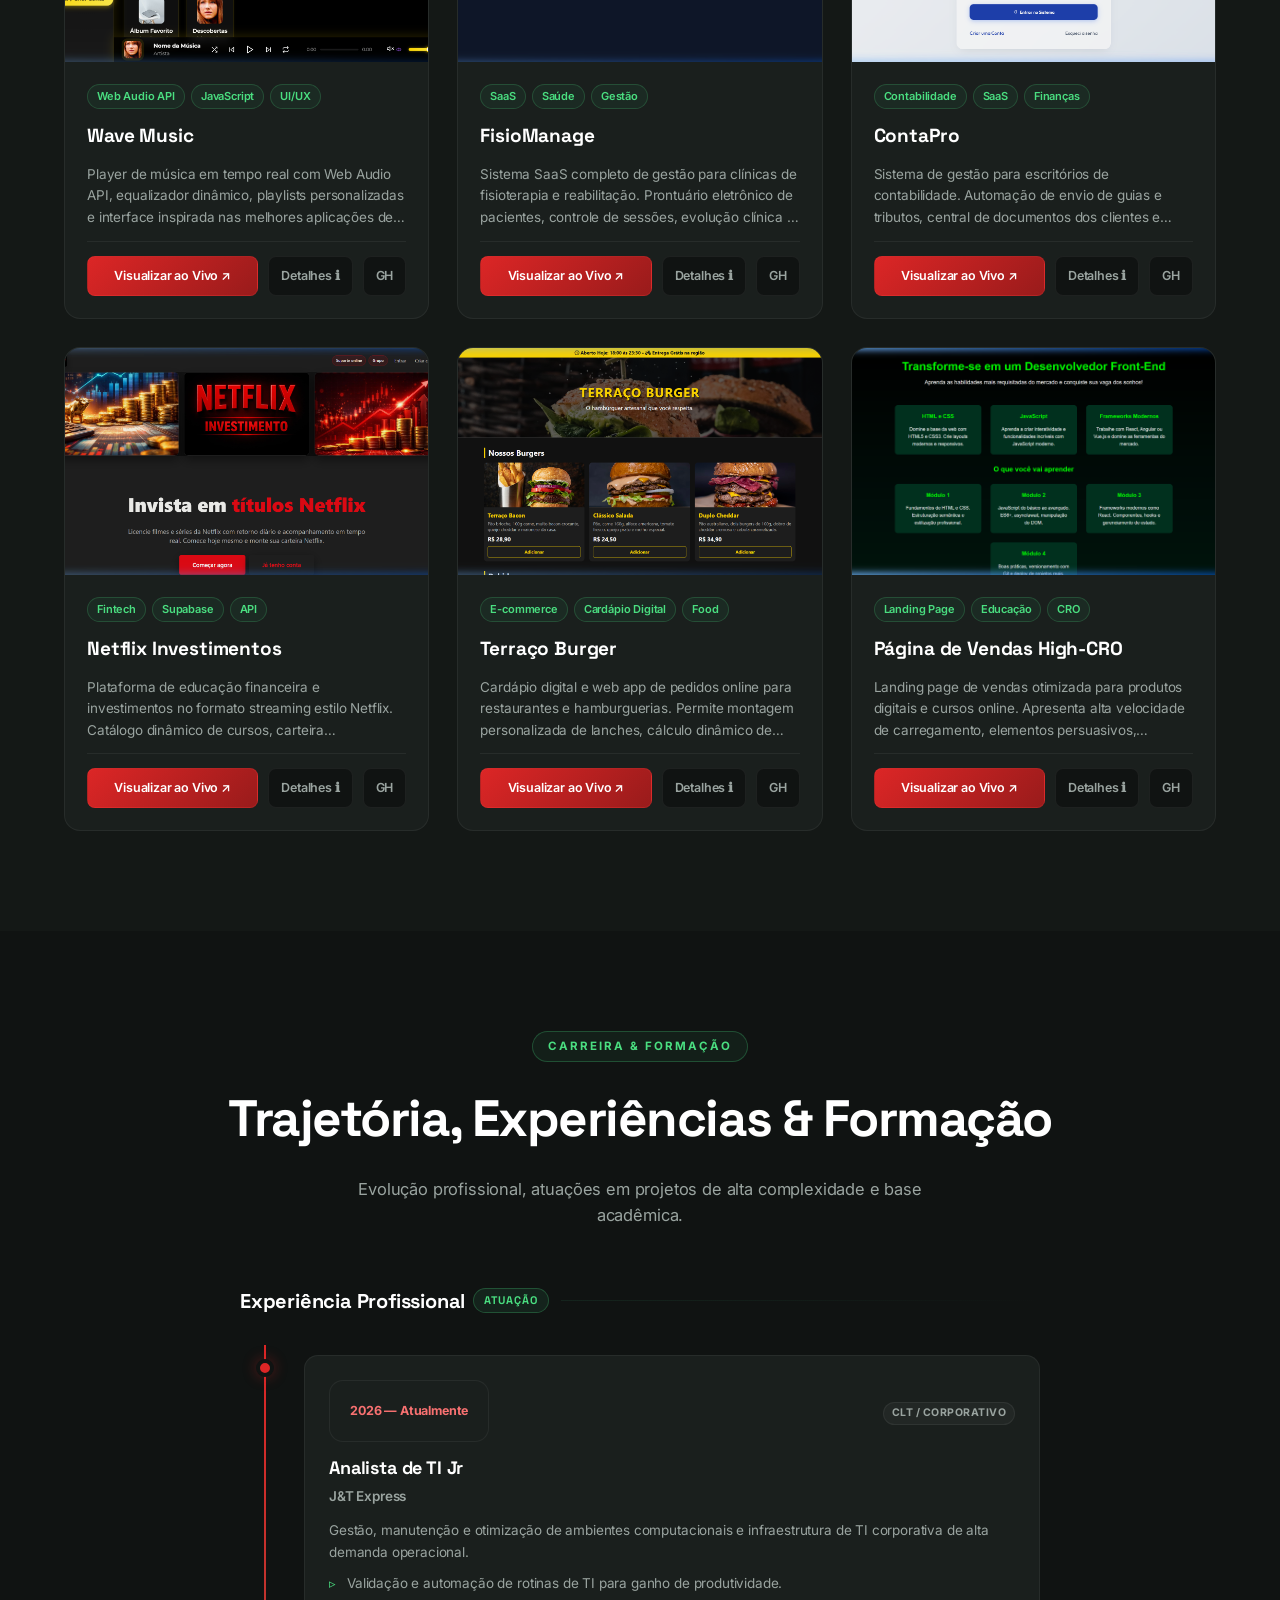
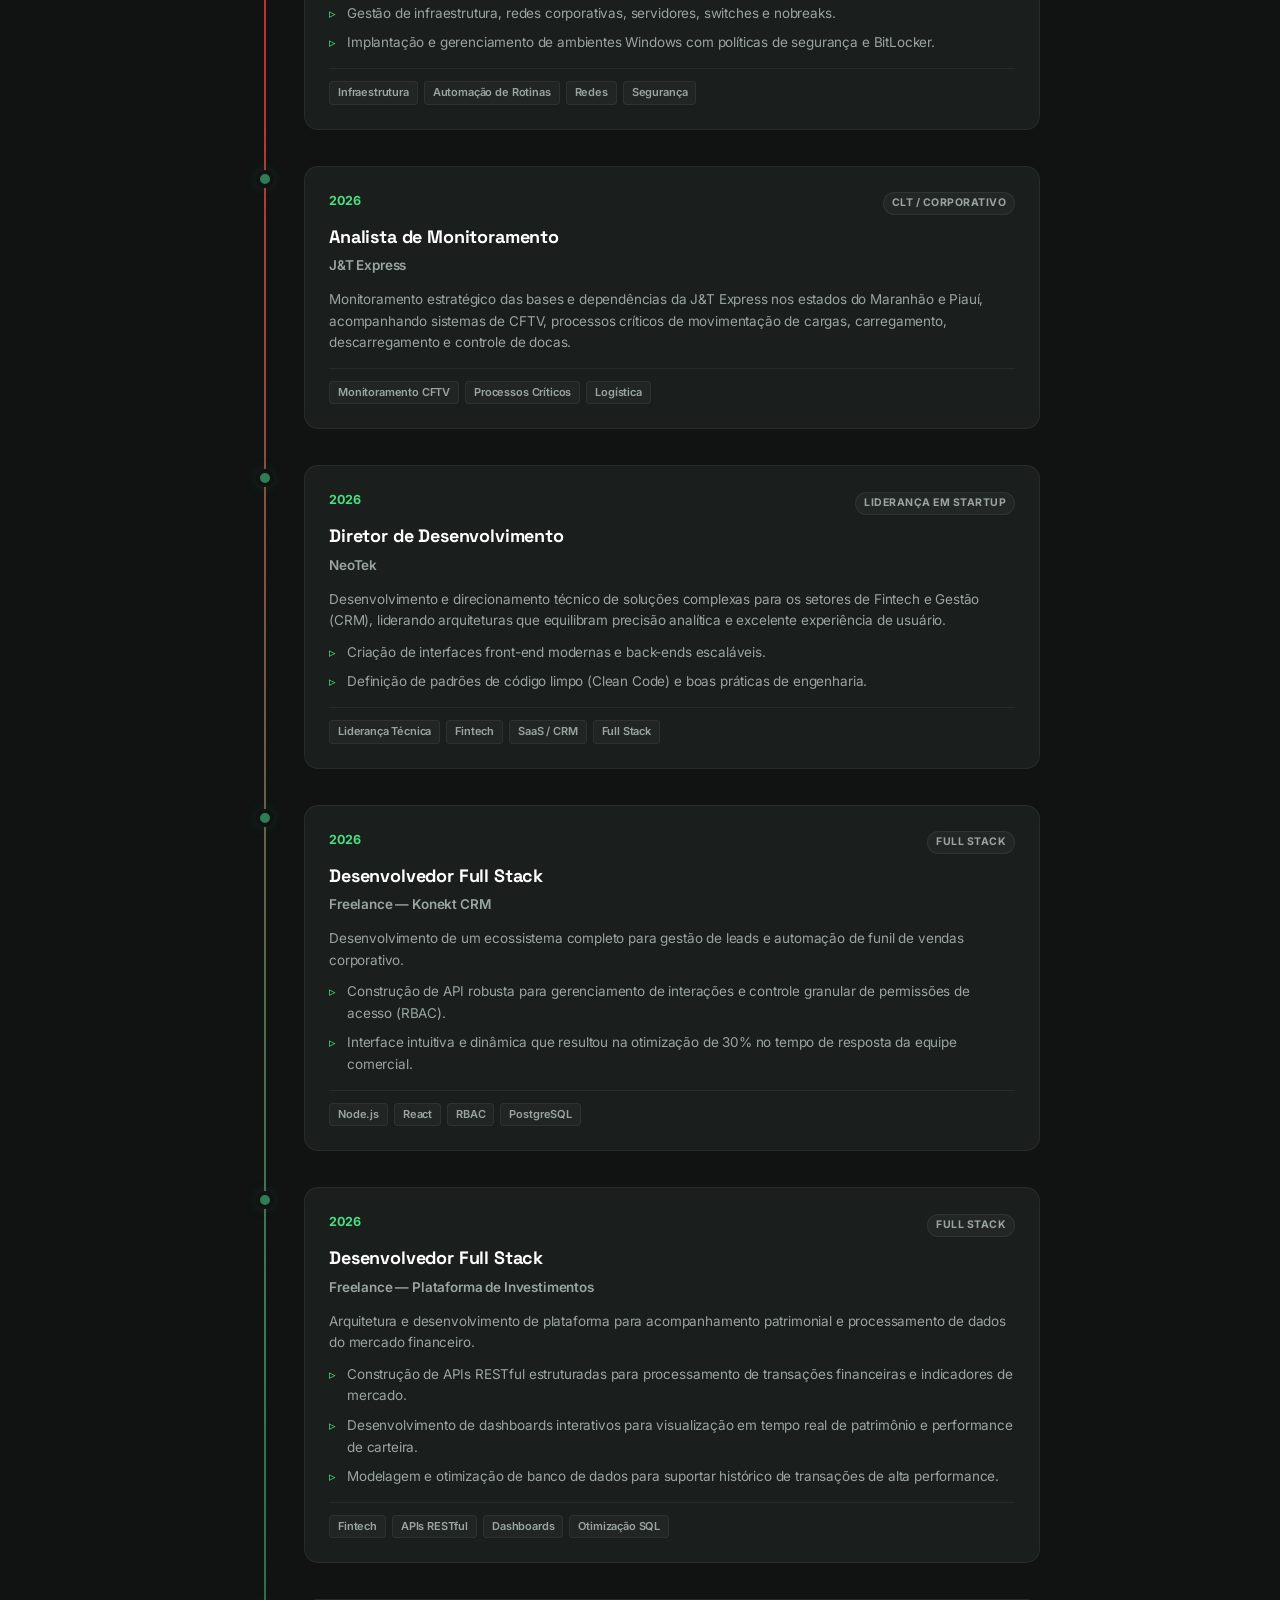
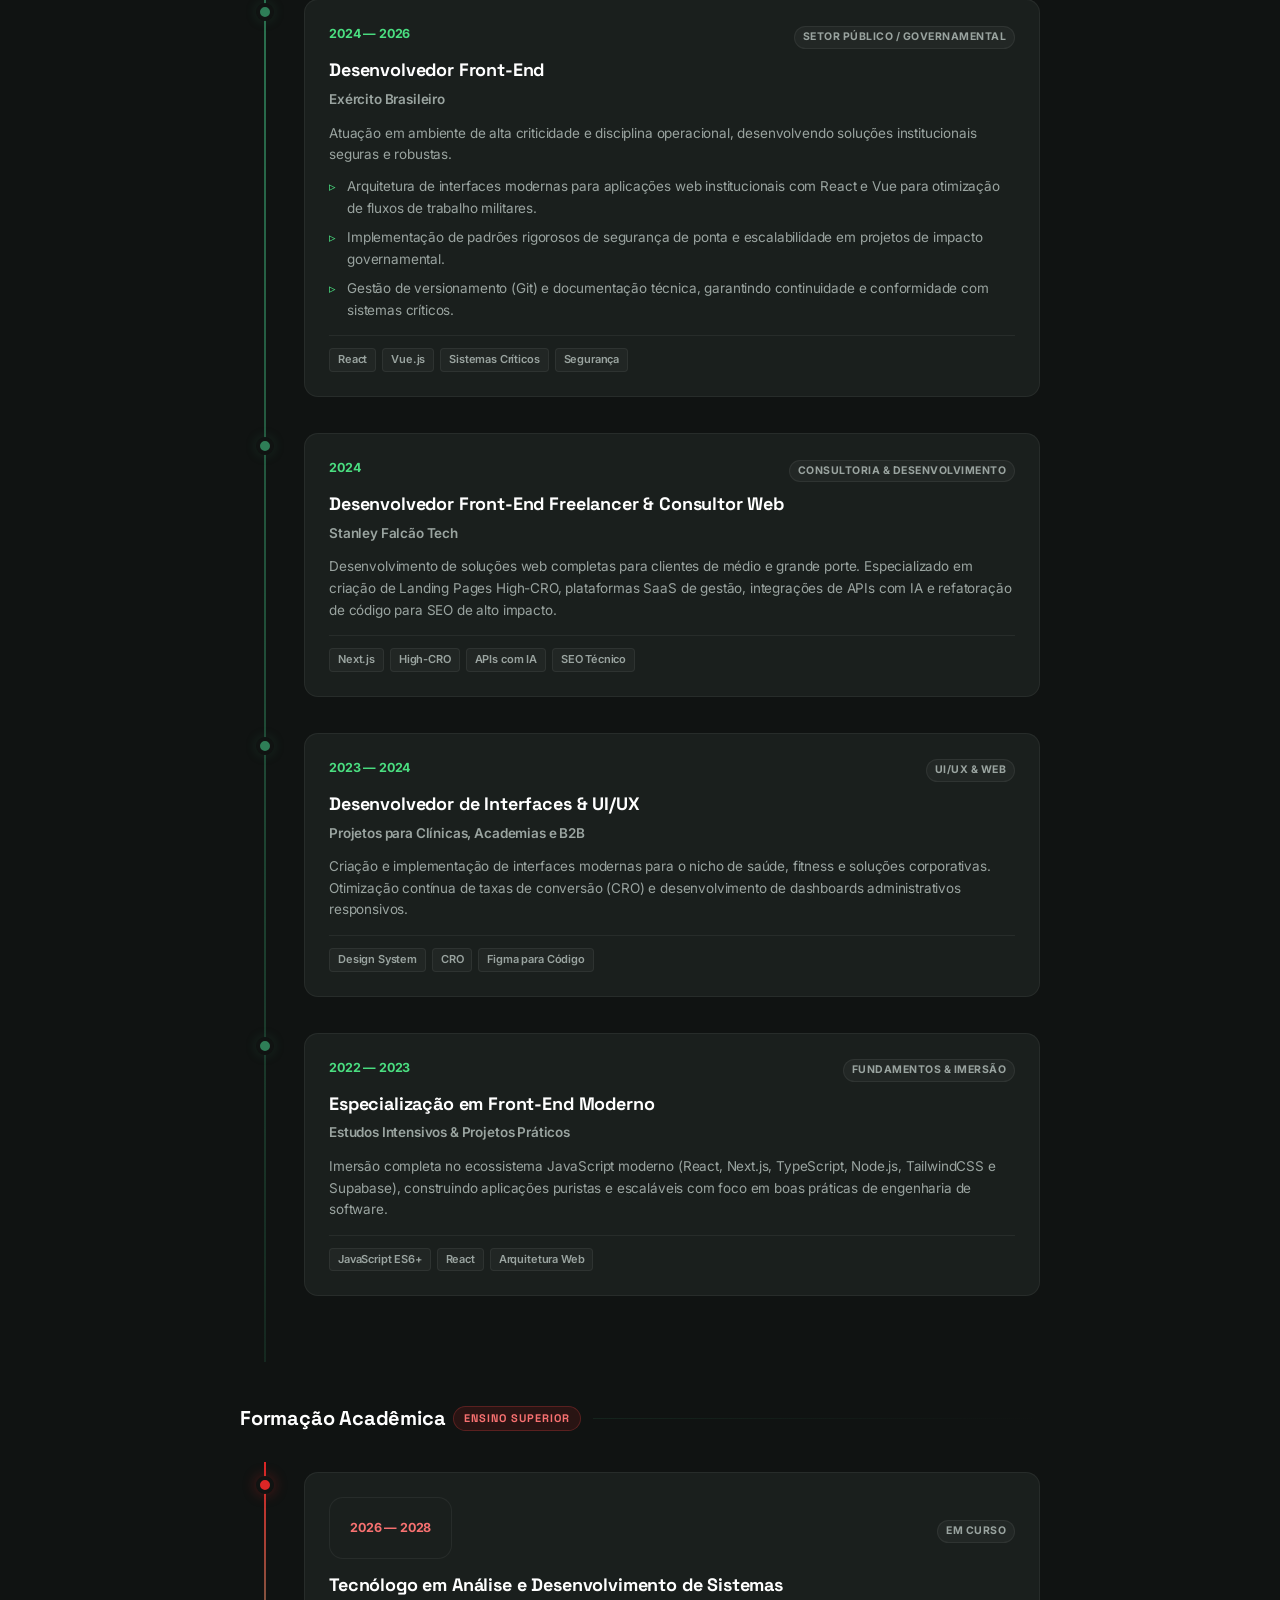
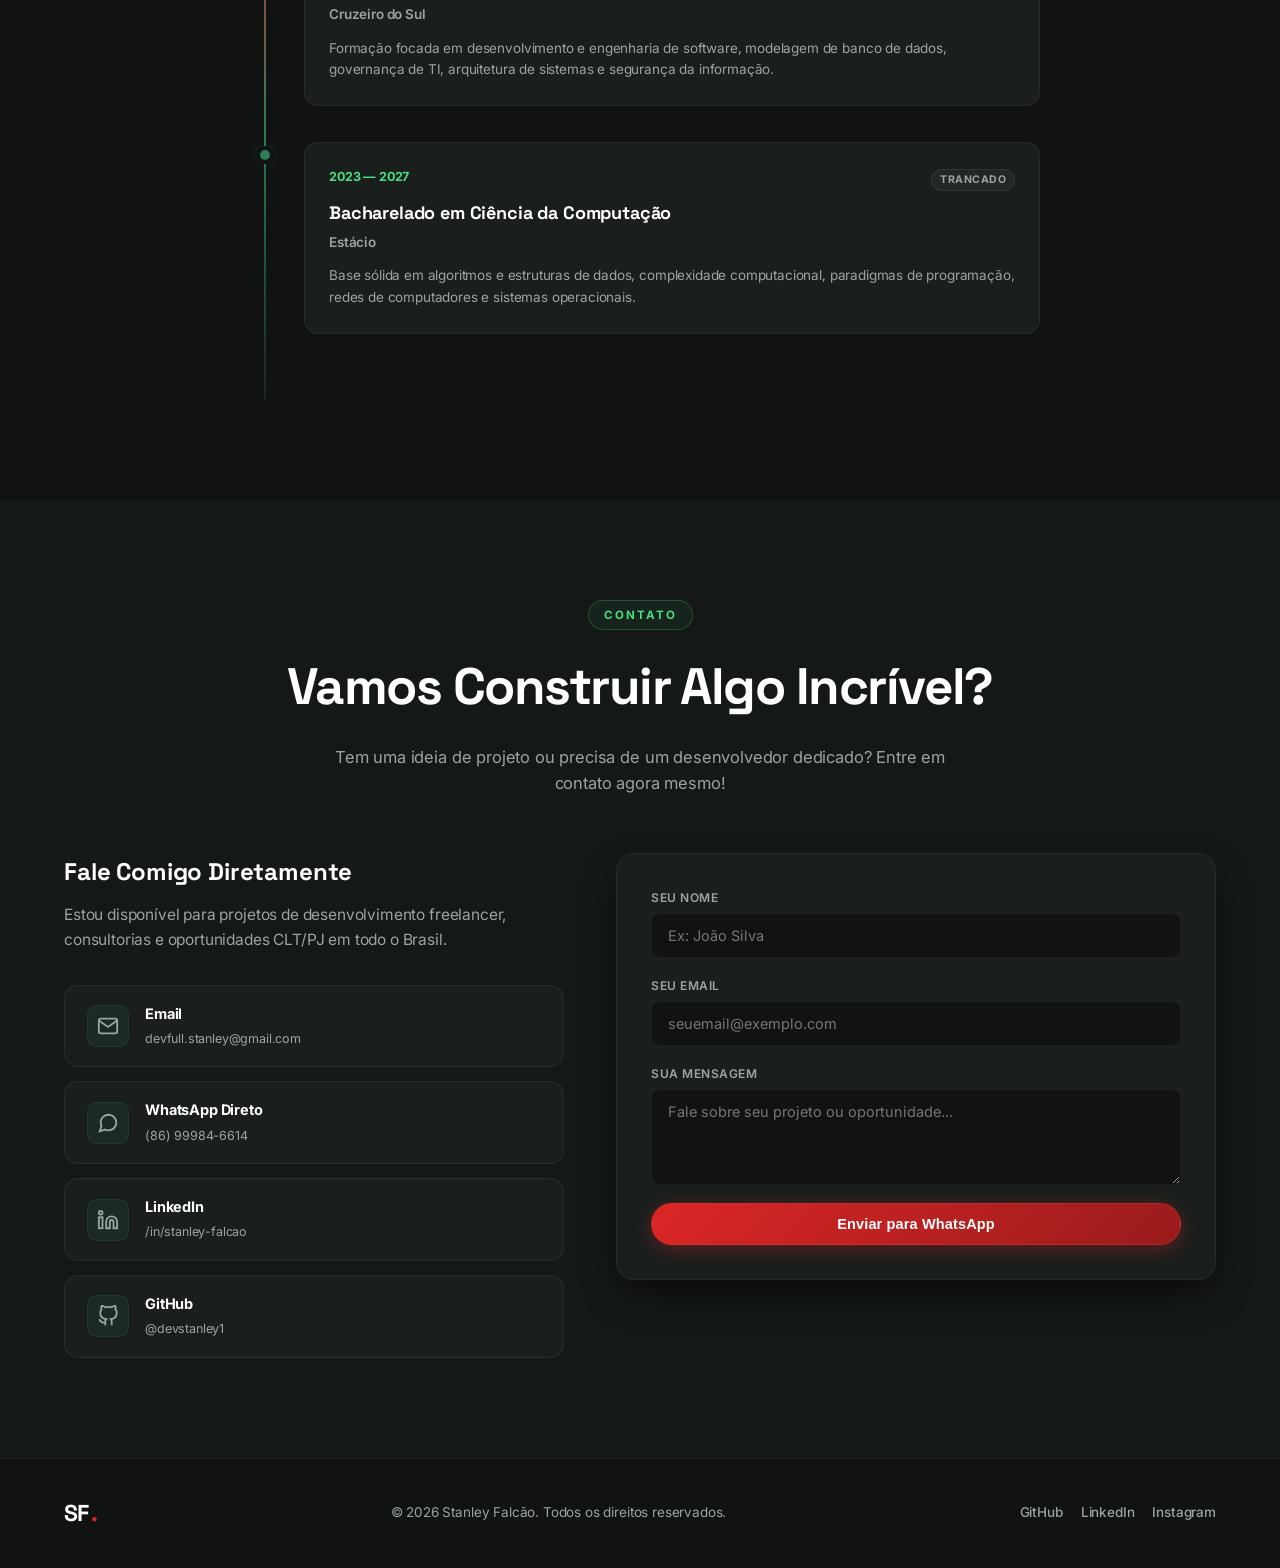
==== commit 22cc0254: "fix: update TypeScript icon SVG path and fill colors" ====
--- a/index.html
+++ b/index.html
@@ -249,7 +249,8 @@
         <div class="skill-card">
           <div class="skill-icon ts" style="color: #3178c6;">
             <svg viewBox="0 0 24 24" fill="currentColor">
-              <path d="M1.5 0h21l-1.91 21.563L11.977 24l-8.564-2.438L1.5 0zm10.74 13.91h-2.23v5.6h-2.02v-5.6H6.1v-1.71h6.14v1.71zm5.82 2.22c-.14.77-.55 1.38-1.21 1.83-.67.45-1.52.68-2.56.68-.9 0-1.68-.15-2.33-.46v-1.78c.67.43 1.43.64 2.27.64.55 0 .97-.11 1.25-.33.28-.22.42-.51.42-.87 0-.3-.09-.55-.28-.73-.18-.18-.5-.35-.95-.5l-.83-.27c-.89-.29-1.53-.66-1.93-1.11-.4-.45-.6-1.03-.6-1.73 0-.87.32-1.58.96-2.12.64-.54 1.5-.81 2.58-.81.82 0 1.55.14 2.18.42v1.71c-.65-.36-1.34-.54-2.06-.54-.51 0-.91.1-1.19.3-.28.2-.42.47-.42.8 0 .28.09.5.28.67.19.17.52.33.99.49l.74.24c.95.31 1.63.7 2.03 1.16.4.46.6 1.05.6 1.77z"/>
+              <path d="M0 0h24v24H0z" fill="#3178c6"/>
+              <path d="M12.44 14.28h-2.11v6.33H8.38v-6.33H6.42v-1.93h6.02v1.93zm5.72 2.51c-.13.87-.52 1.56-1.14 2.06-.63.51-1.44.76-2.43.76-.85 0-1.59-.17-2.2-.52v-2.01c.63.49 1.35.72 2.15.72.52 0 .91-.12 1.18-.37.27-.25.4-.58.4-.98 0-.34-.09-.62-.27-.82-.17-.2-.47-.4-.89-.56l-.78-.3c-.84-.33-1.45-.75-1.83-1.25-.38-.51-.57-1.16-.57-1.95 0-.98.3-1.78.91-2.39.61-.61 1.42-.91 2.44-.91.77 0 1.47.16 2.07.47v1.93c-.61-.41-1.27-.61-1.95-.61-.48 0-.86.11-1.13.34-.26.23-.4.53-.4.9 0 .32.09.57.26.76.18.19.49.37.94.55l.7.27c.9.35 1.54.79 1.92 1.31.38.52.57 1.19.57 2z" fill="#ffffff"/>
             </svg>
           </div>
           <span>TypeScript</span>
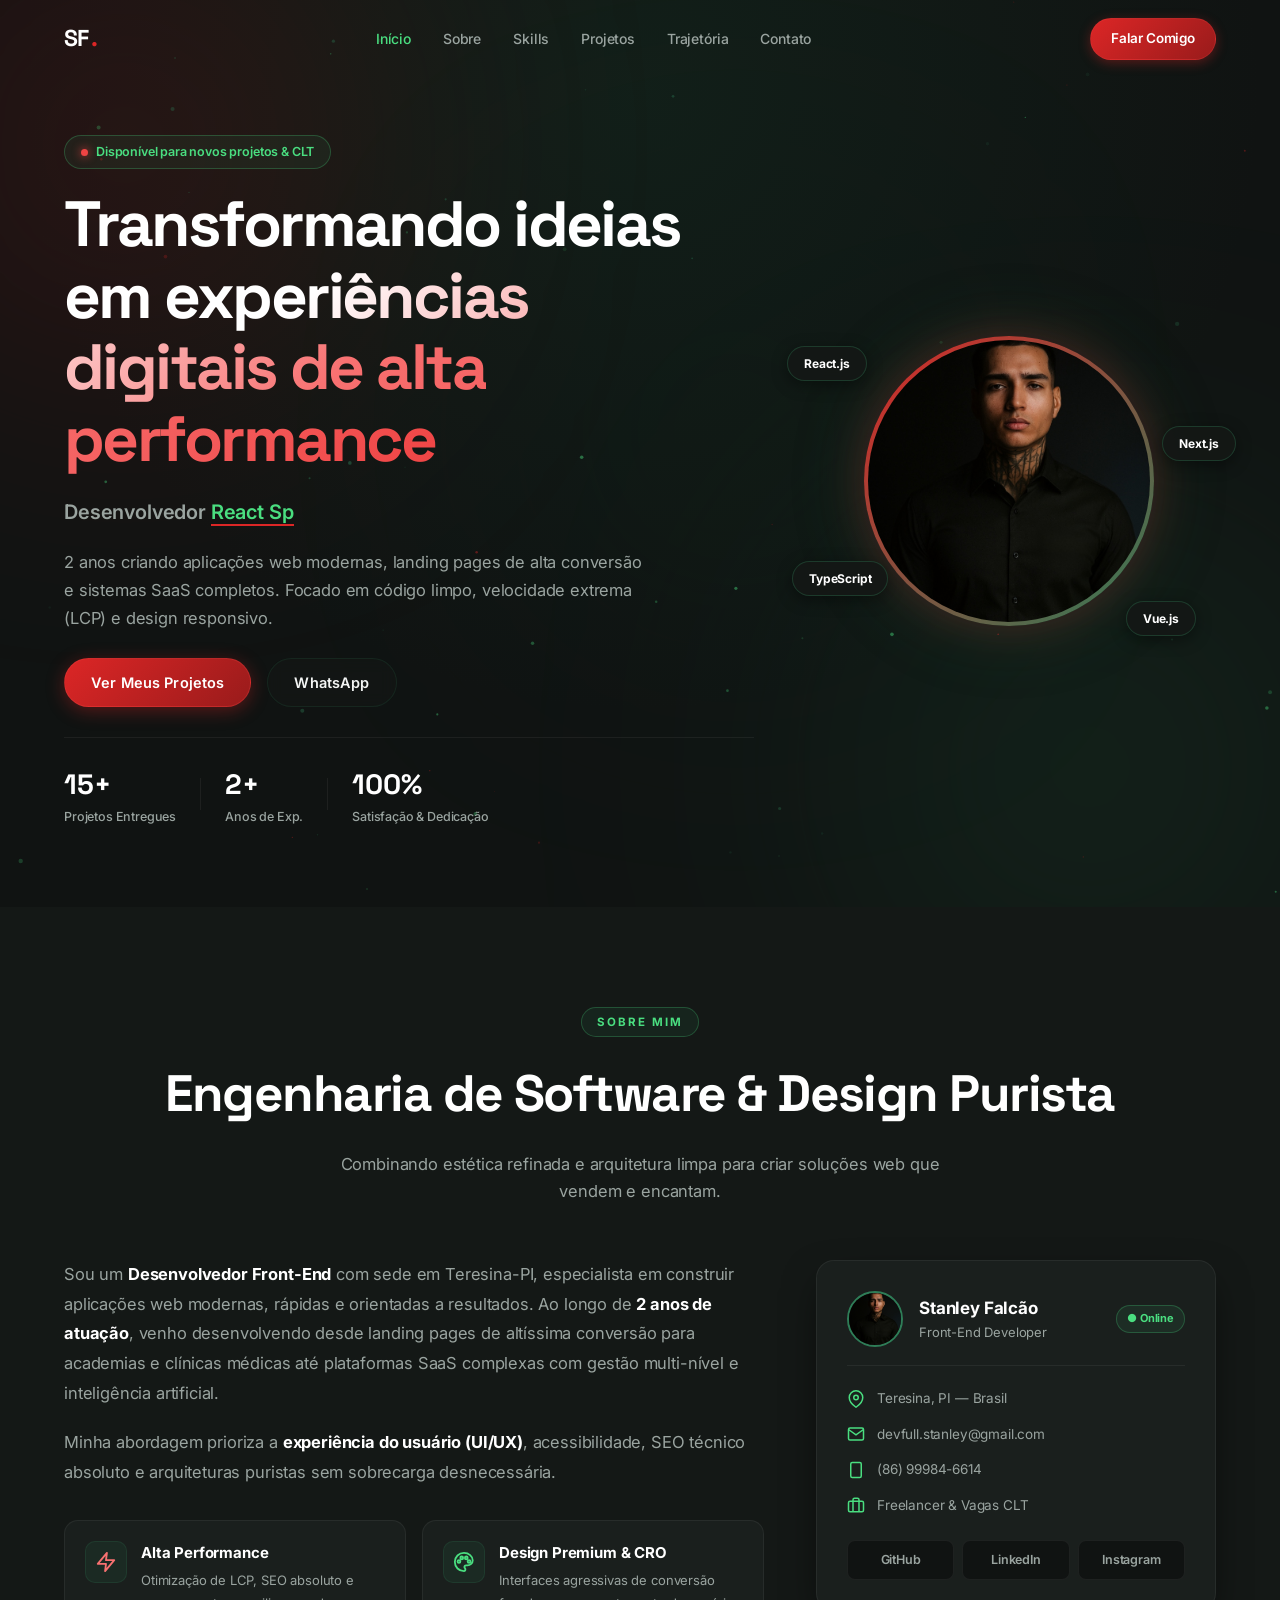
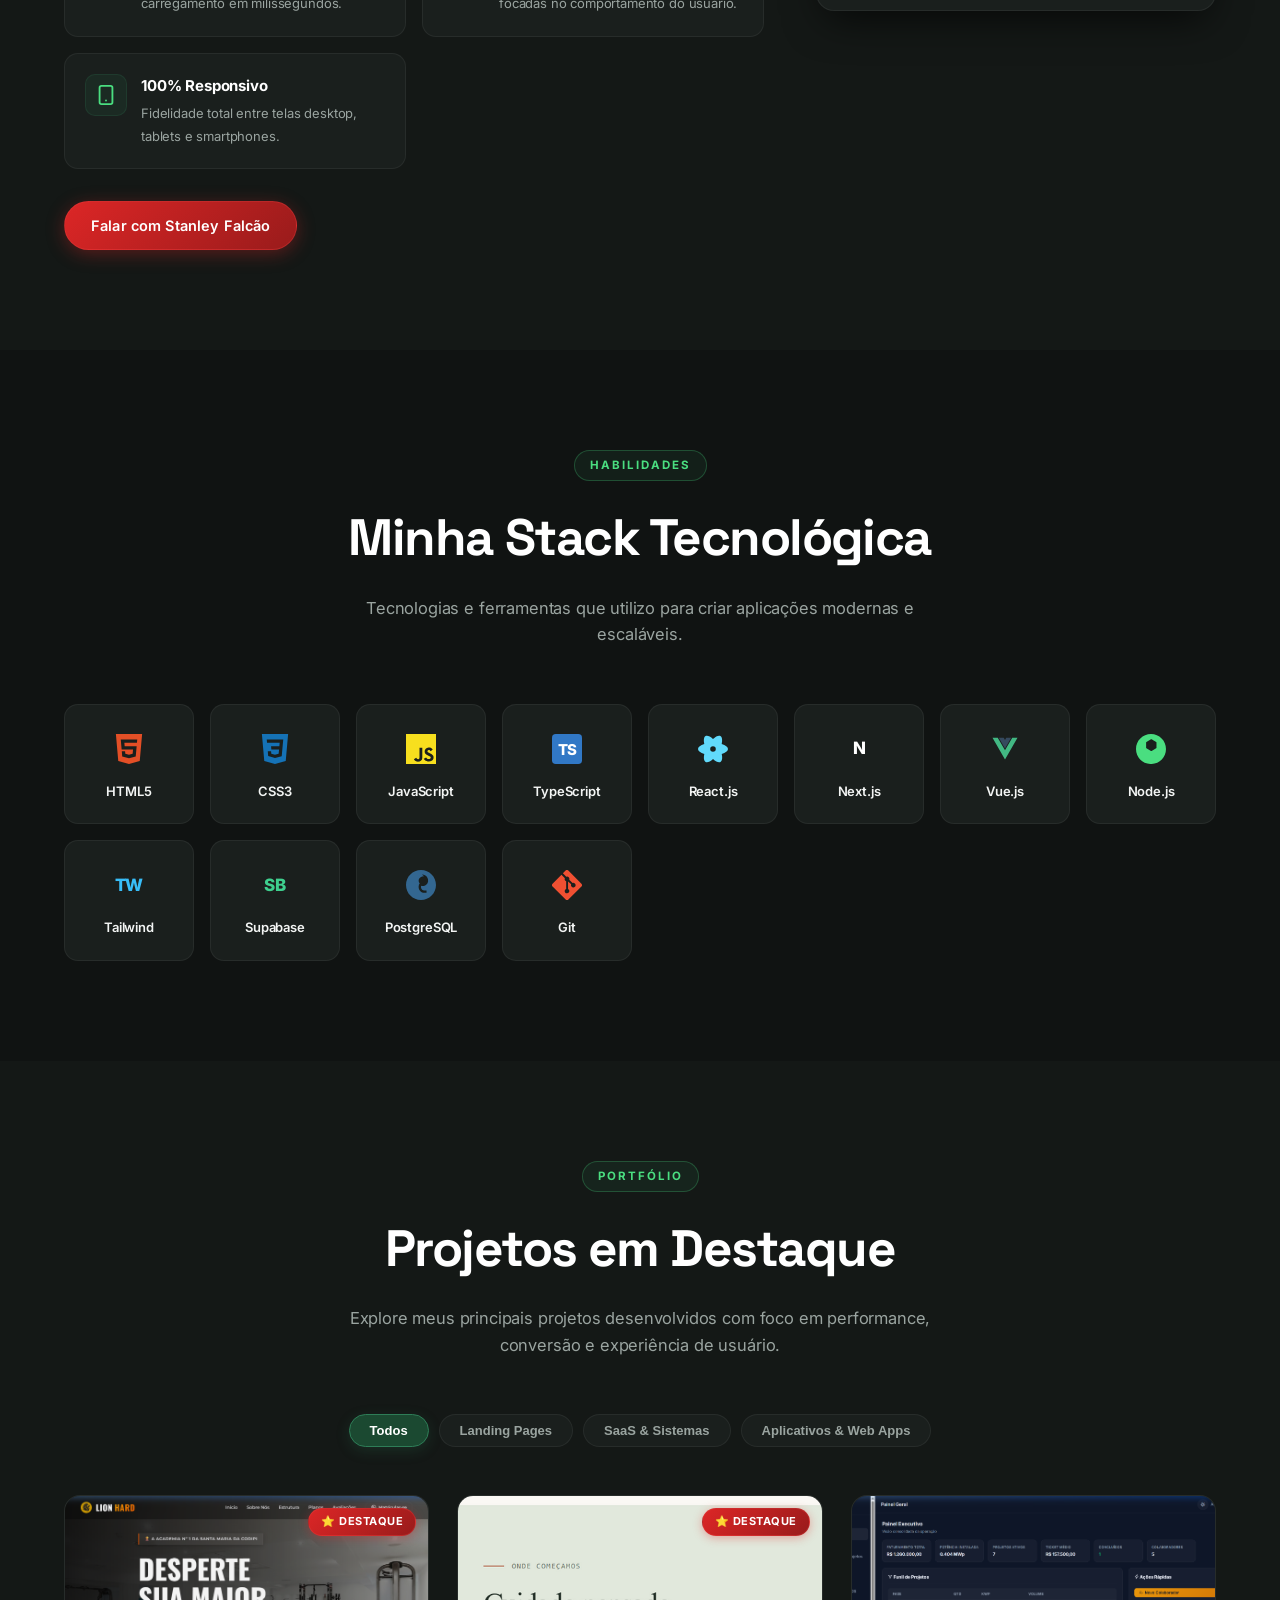
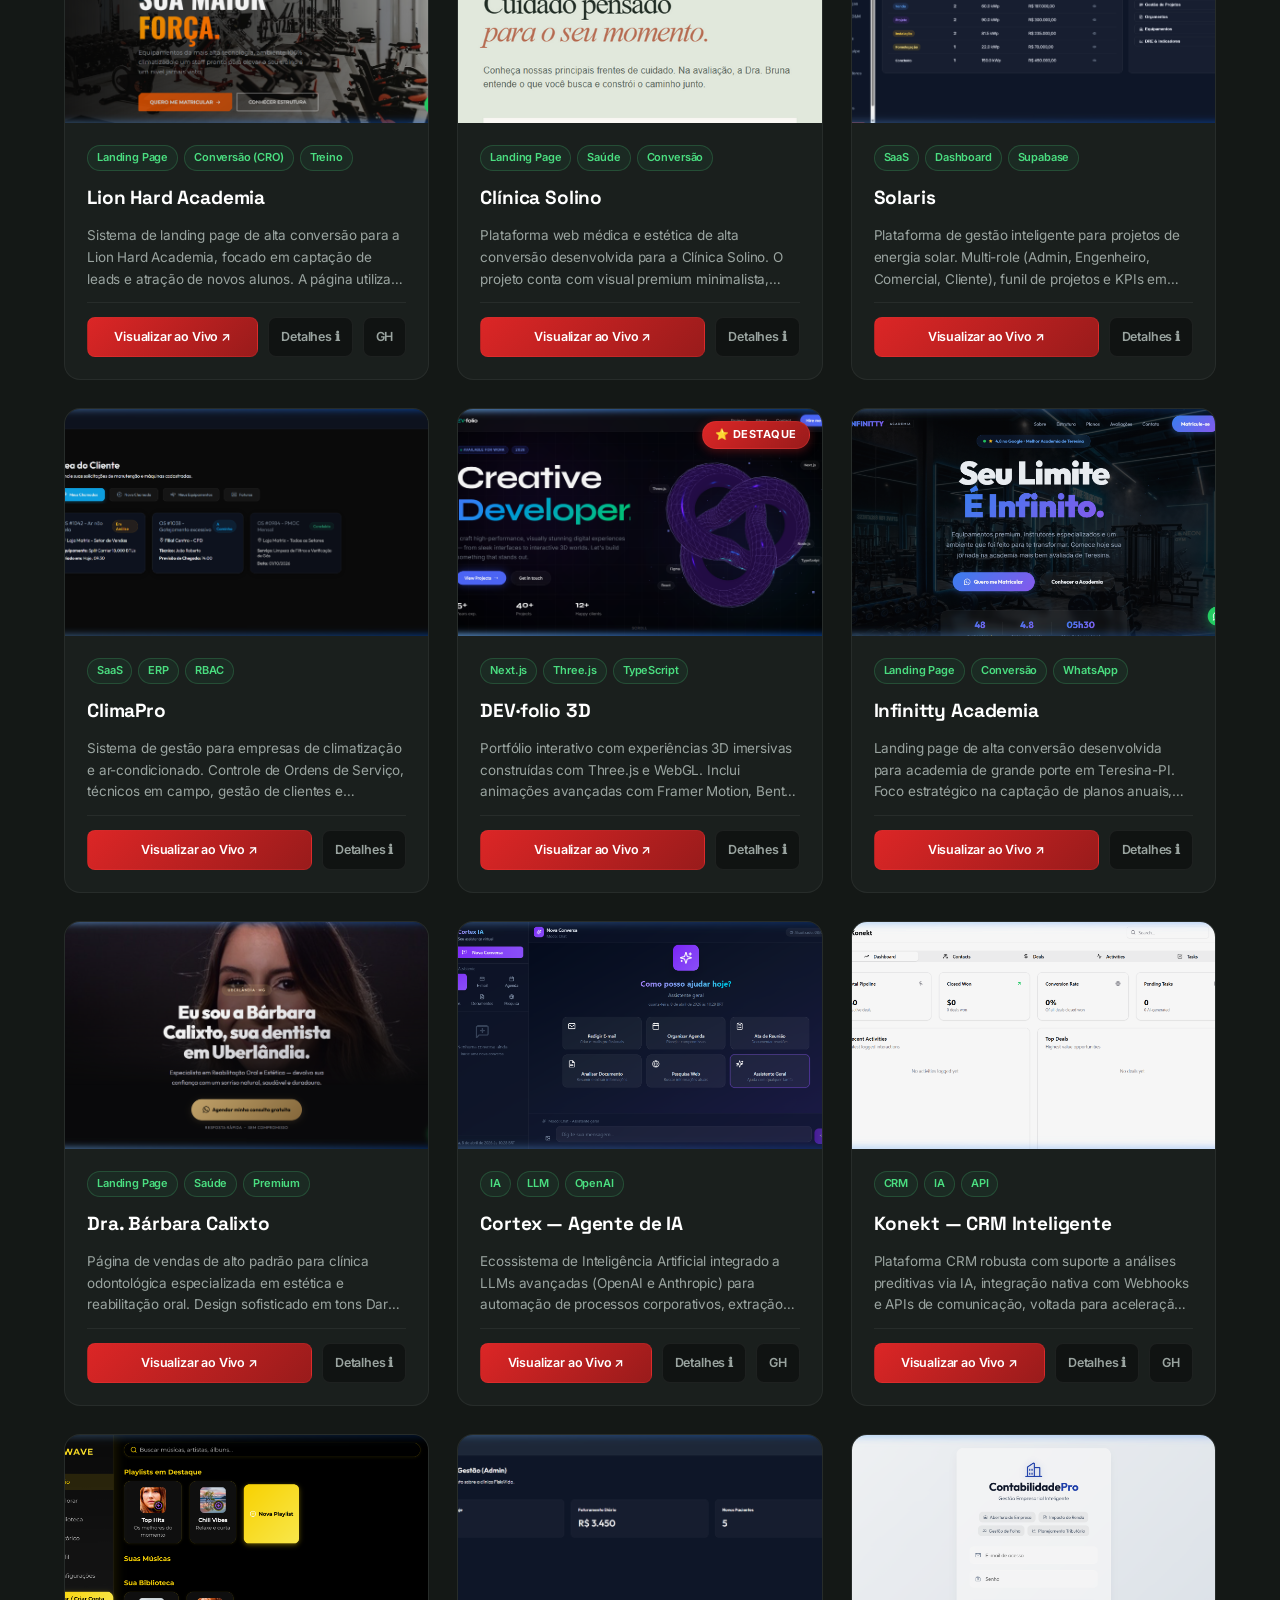
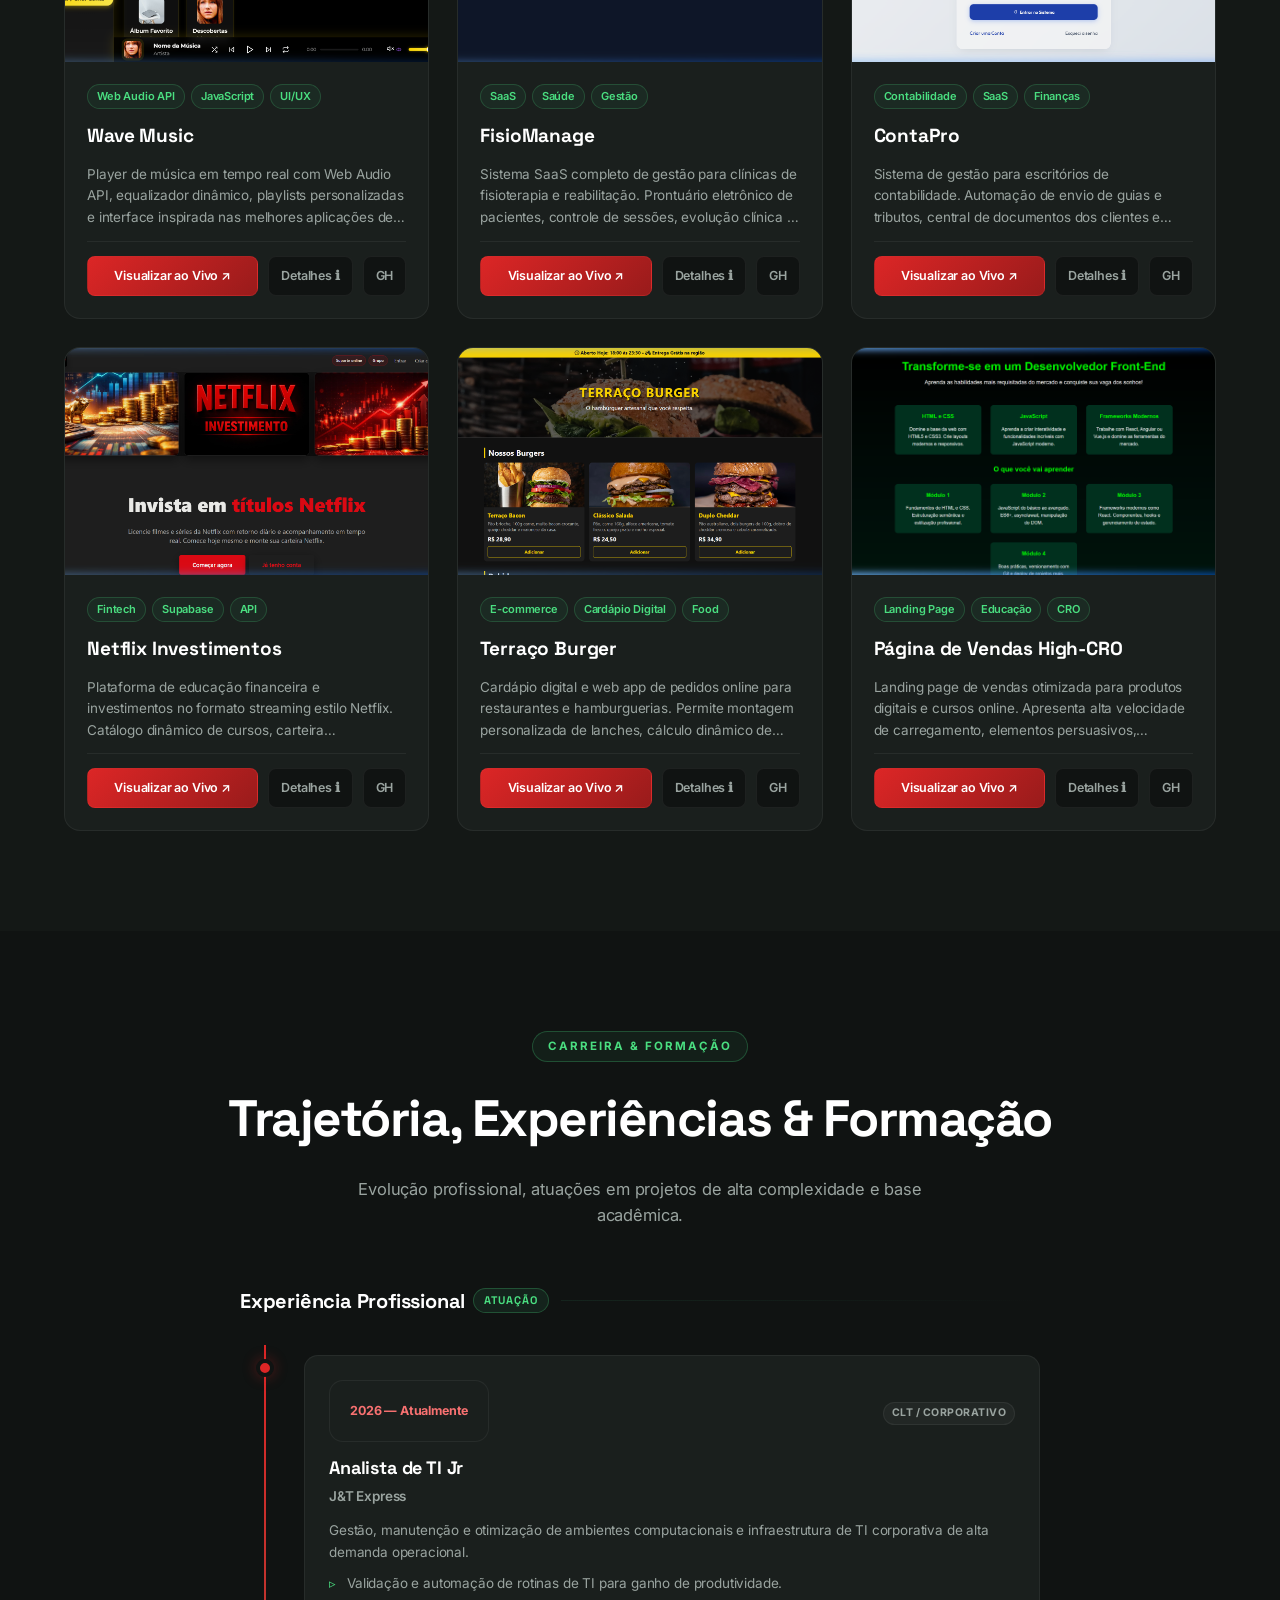
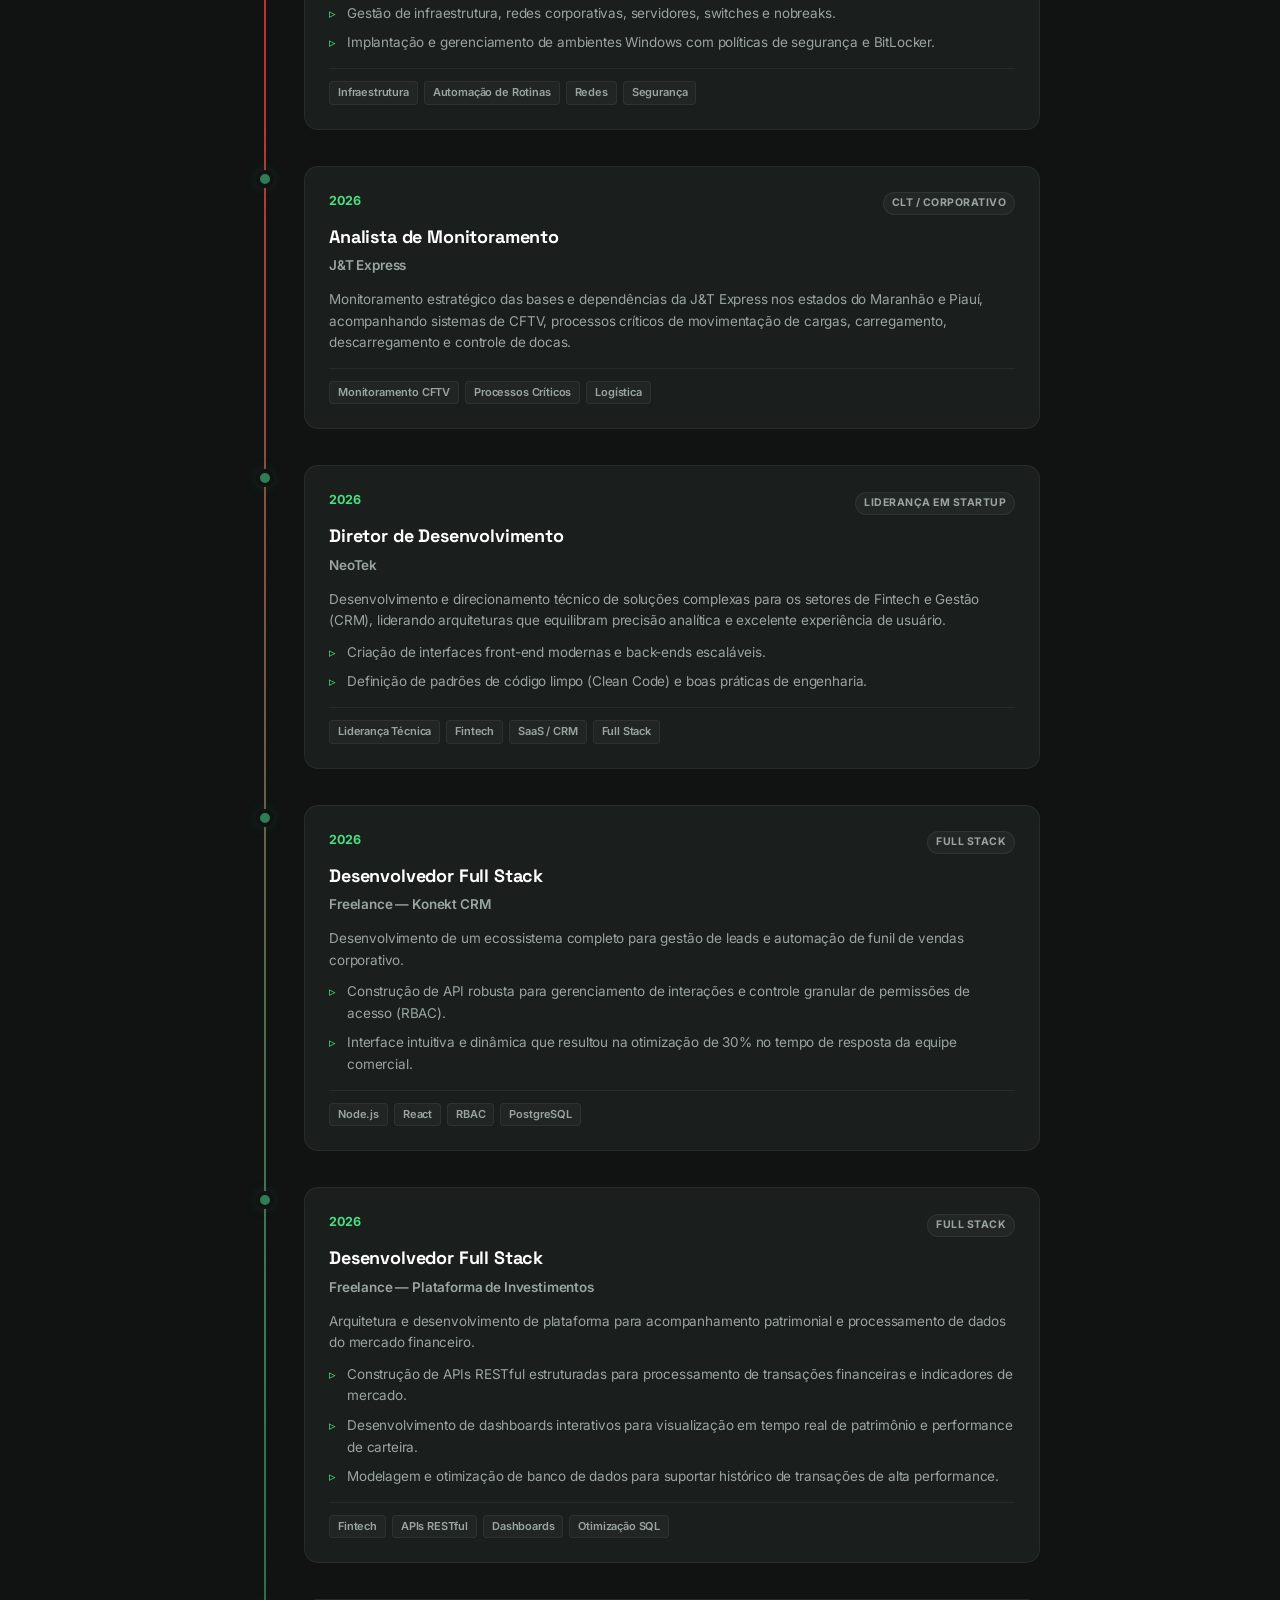
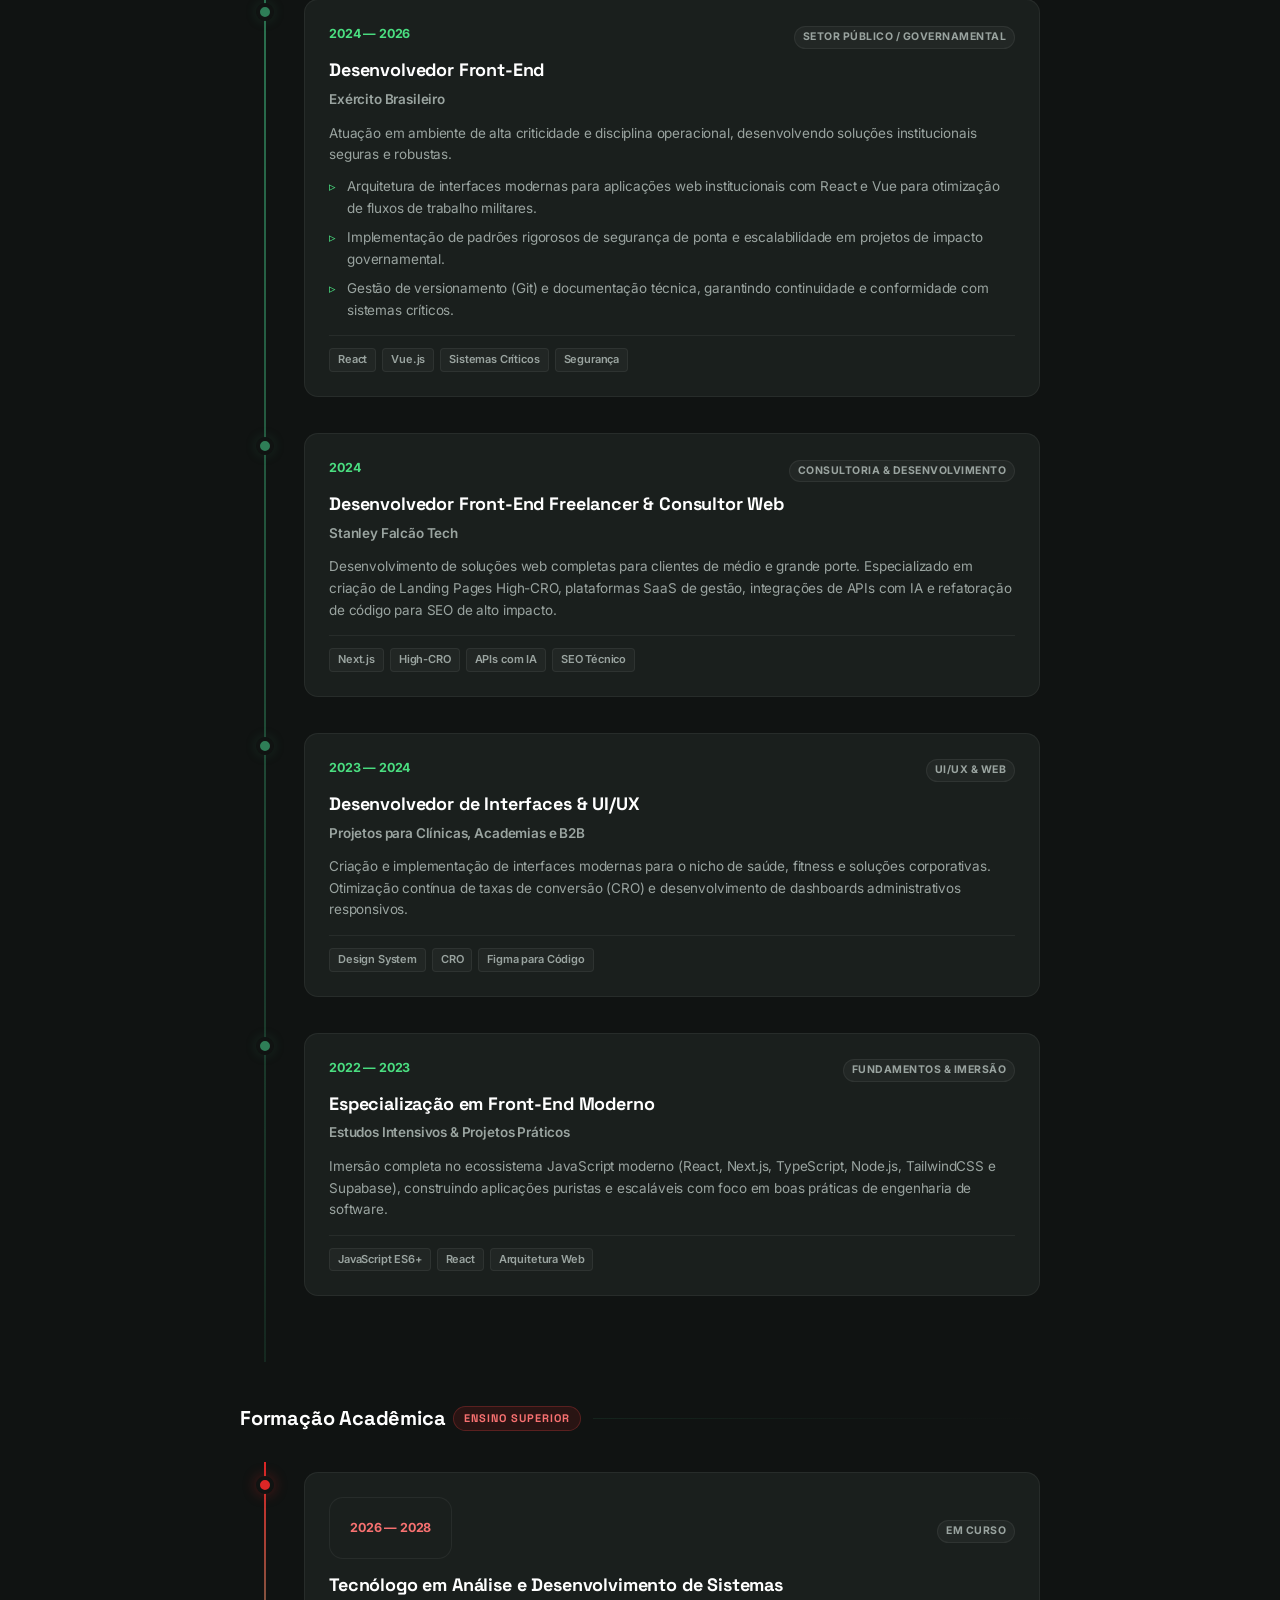
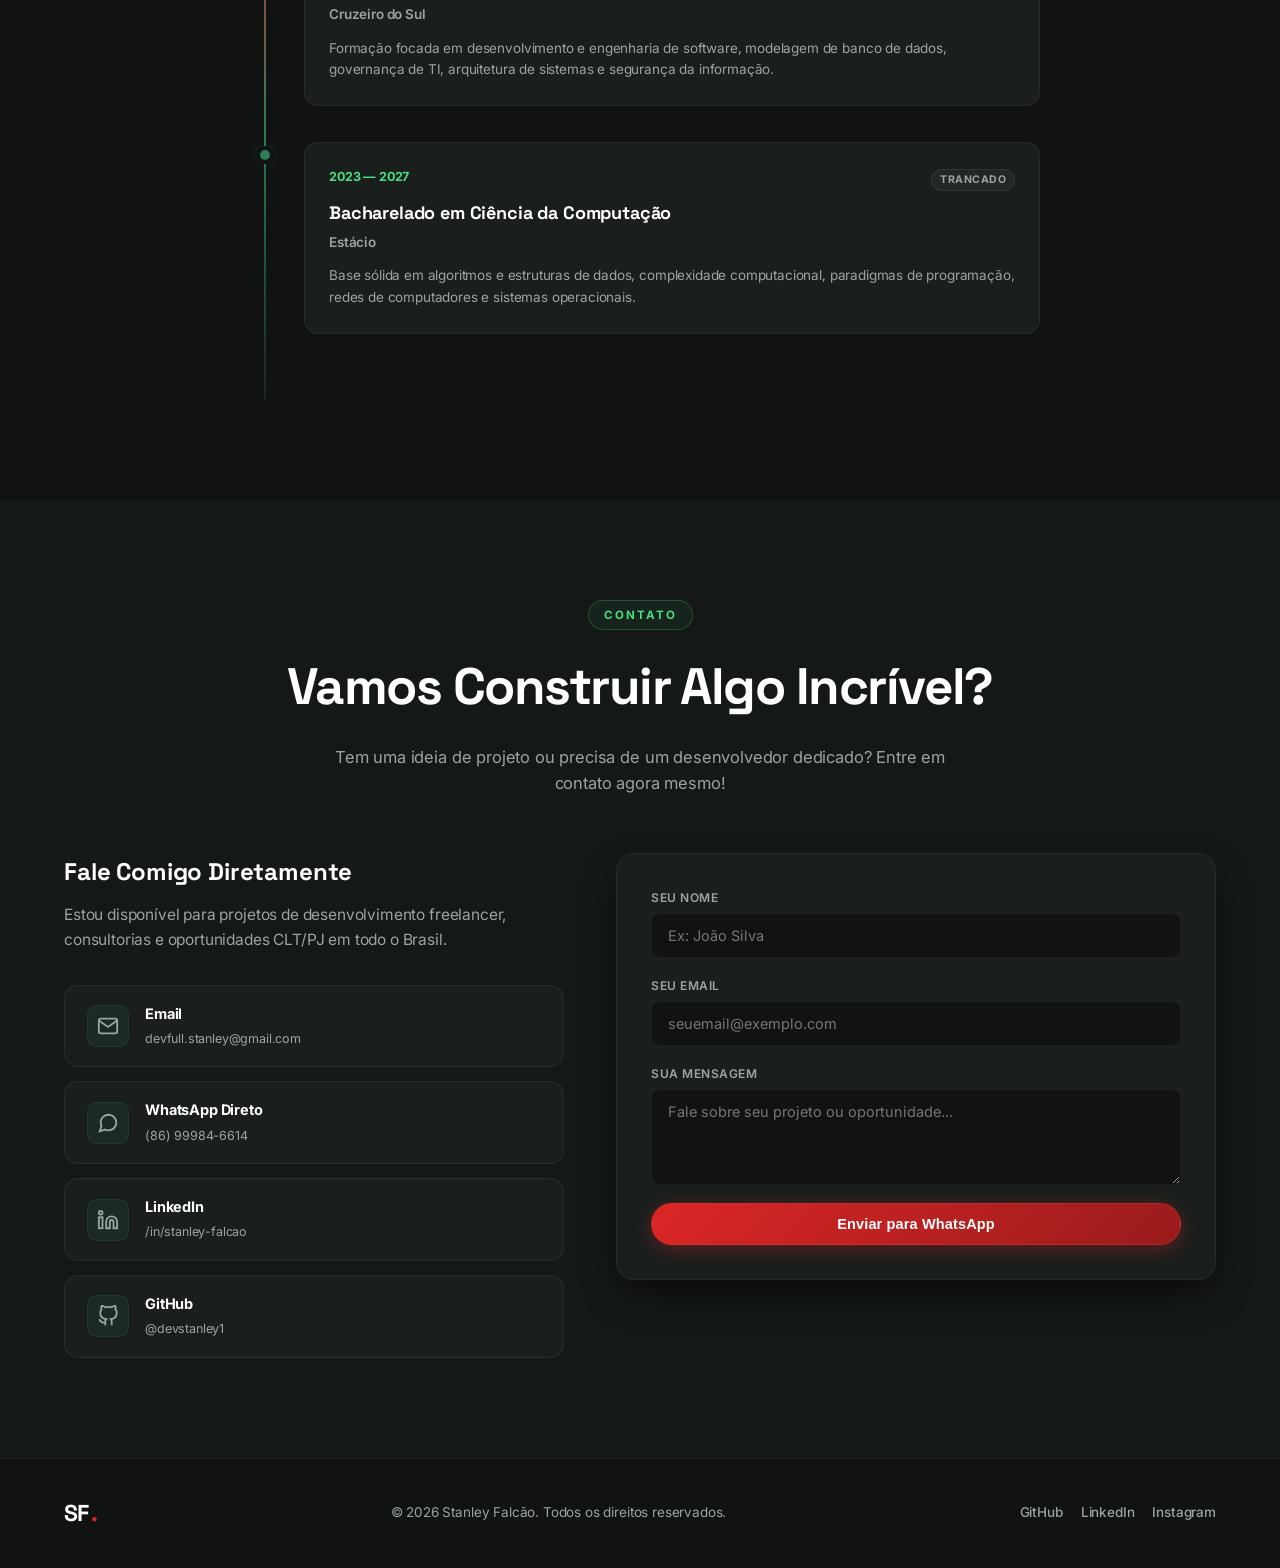
==== commit dfaf2c3d: "refactor: replace TypeScript SVG path with styled text element in skill card" ====
--- a/index.html
+++ b/index.html
@@ -249,8 +249,8 @@
         <div class="skill-card">
           <div class="skill-icon ts" style="color: #3178c6;">
             <svg viewBox="0 0 24 24" fill="currentColor">
-              <path d="M0 0h24v24H0z" fill="#3178c6"/>
-              <path d="M12.44 14.28h-2.11v6.33H8.38v-6.33H6.42v-1.93h6.02v1.93zm5.72 2.51c-.13.87-.52 1.56-1.14 2.06-.63.51-1.44.76-2.43.76-.85 0-1.59-.17-2.2-.52v-2.01c.63.49 1.35.72 2.15.72.52 0 .91-.12 1.18-.37.27-.25.4-.58.4-.98 0-.34-.09-.62-.27-.82-.17-.2-.47-.4-.89-.56l-.78-.3c-.84-.33-1.45-.75-1.83-1.25-.38-.51-.57-1.16-.57-1.95 0-.98.3-1.78.91-2.39.61-.61 1.42-.91 2.44-.91.77 0 1.47.16 2.07.47v1.93c-.61-.41-1.27-.61-1.95-.61-.48 0-.86.11-1.13.34-.26.23-.4.53-.4.9 0 .32.09.57.26.76.18.19.49.37.94.55l.7.27c.9.35 1.54.79 1.92 1.31.38.52.57 1.19.57 2z" fill="#ffffff"/>
+              <rect width="24" height="24" rx="3" fill="#3178c6"/>
+              <text x="12" y="16.5" font-family="'Inter', -apple-system, BlinkMacSystemFont, 'Segoe UI', Roboto, sans-serif" font-weight="800" font-size="12" fill="#ffffff" text-anchor="middle" letter-spacing="-0.5">TS</text>
             </svg>
           </div>
           <span>TypeScript</span>
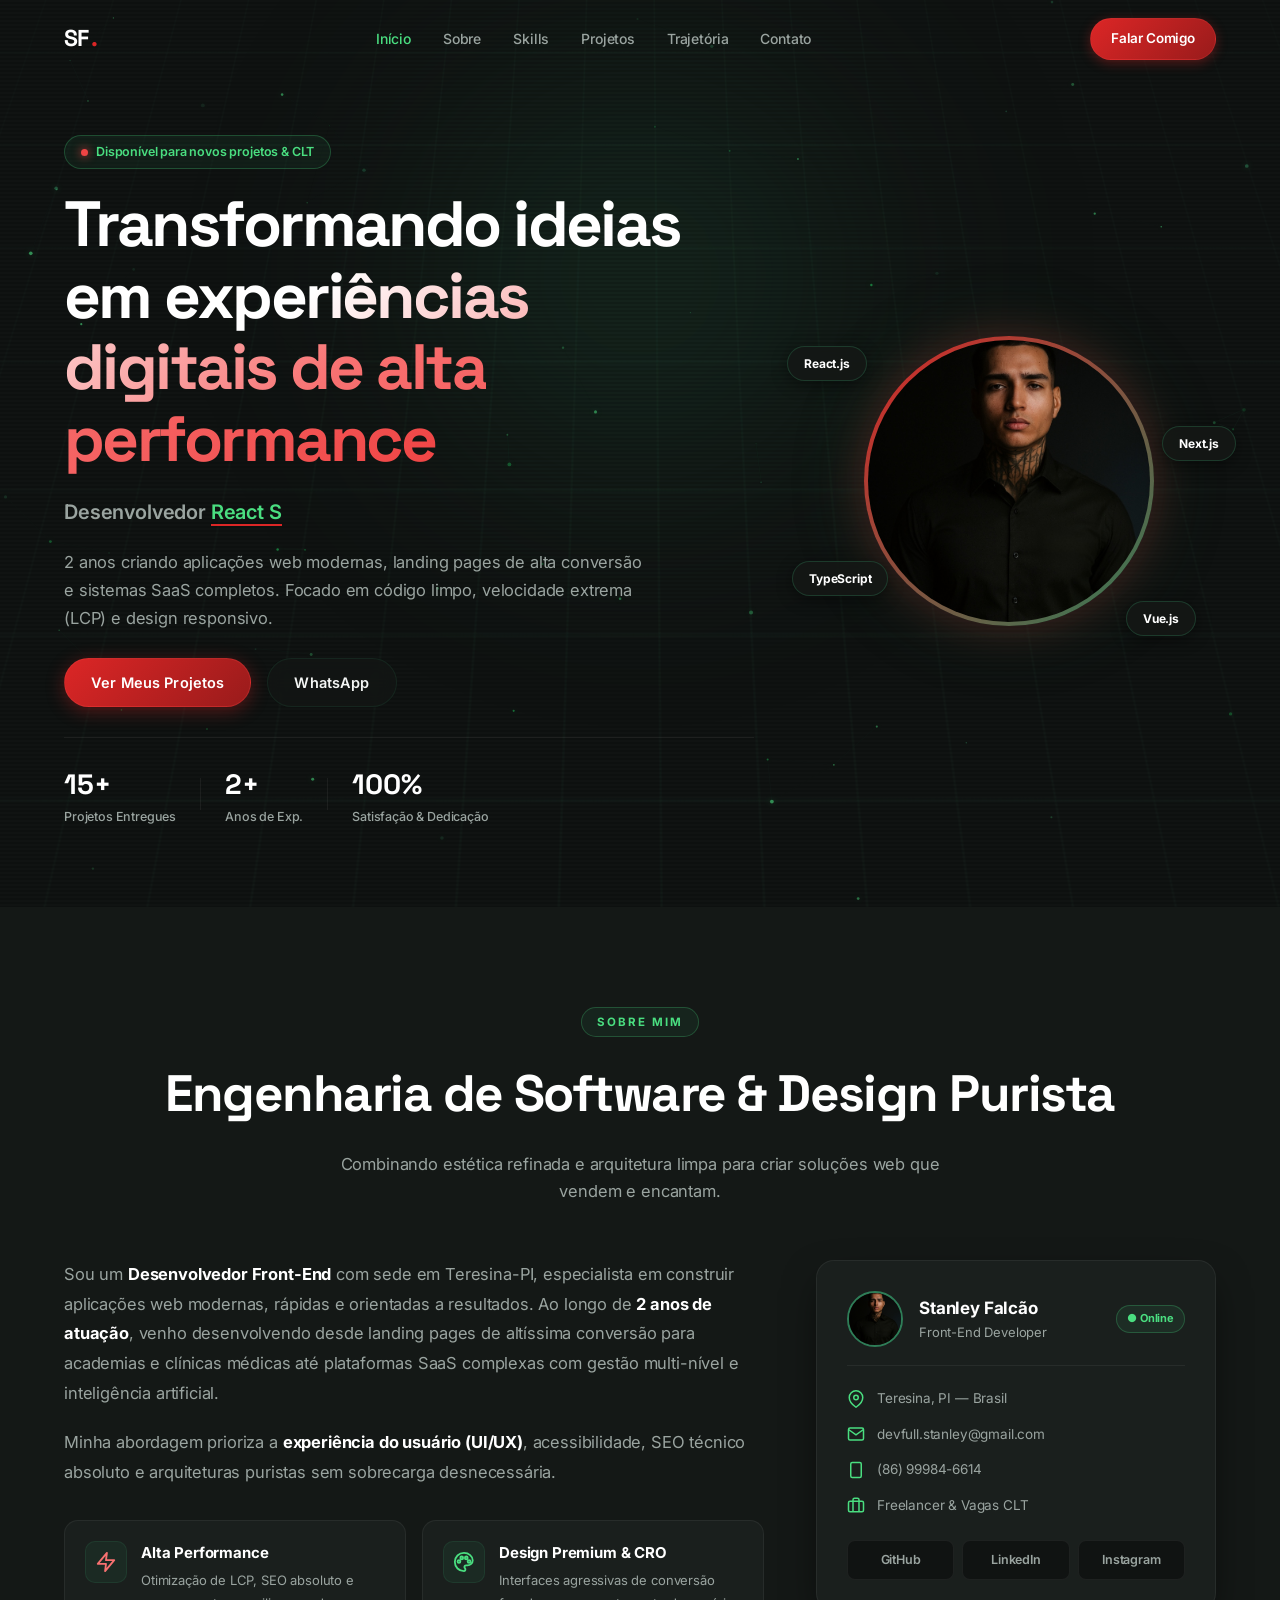
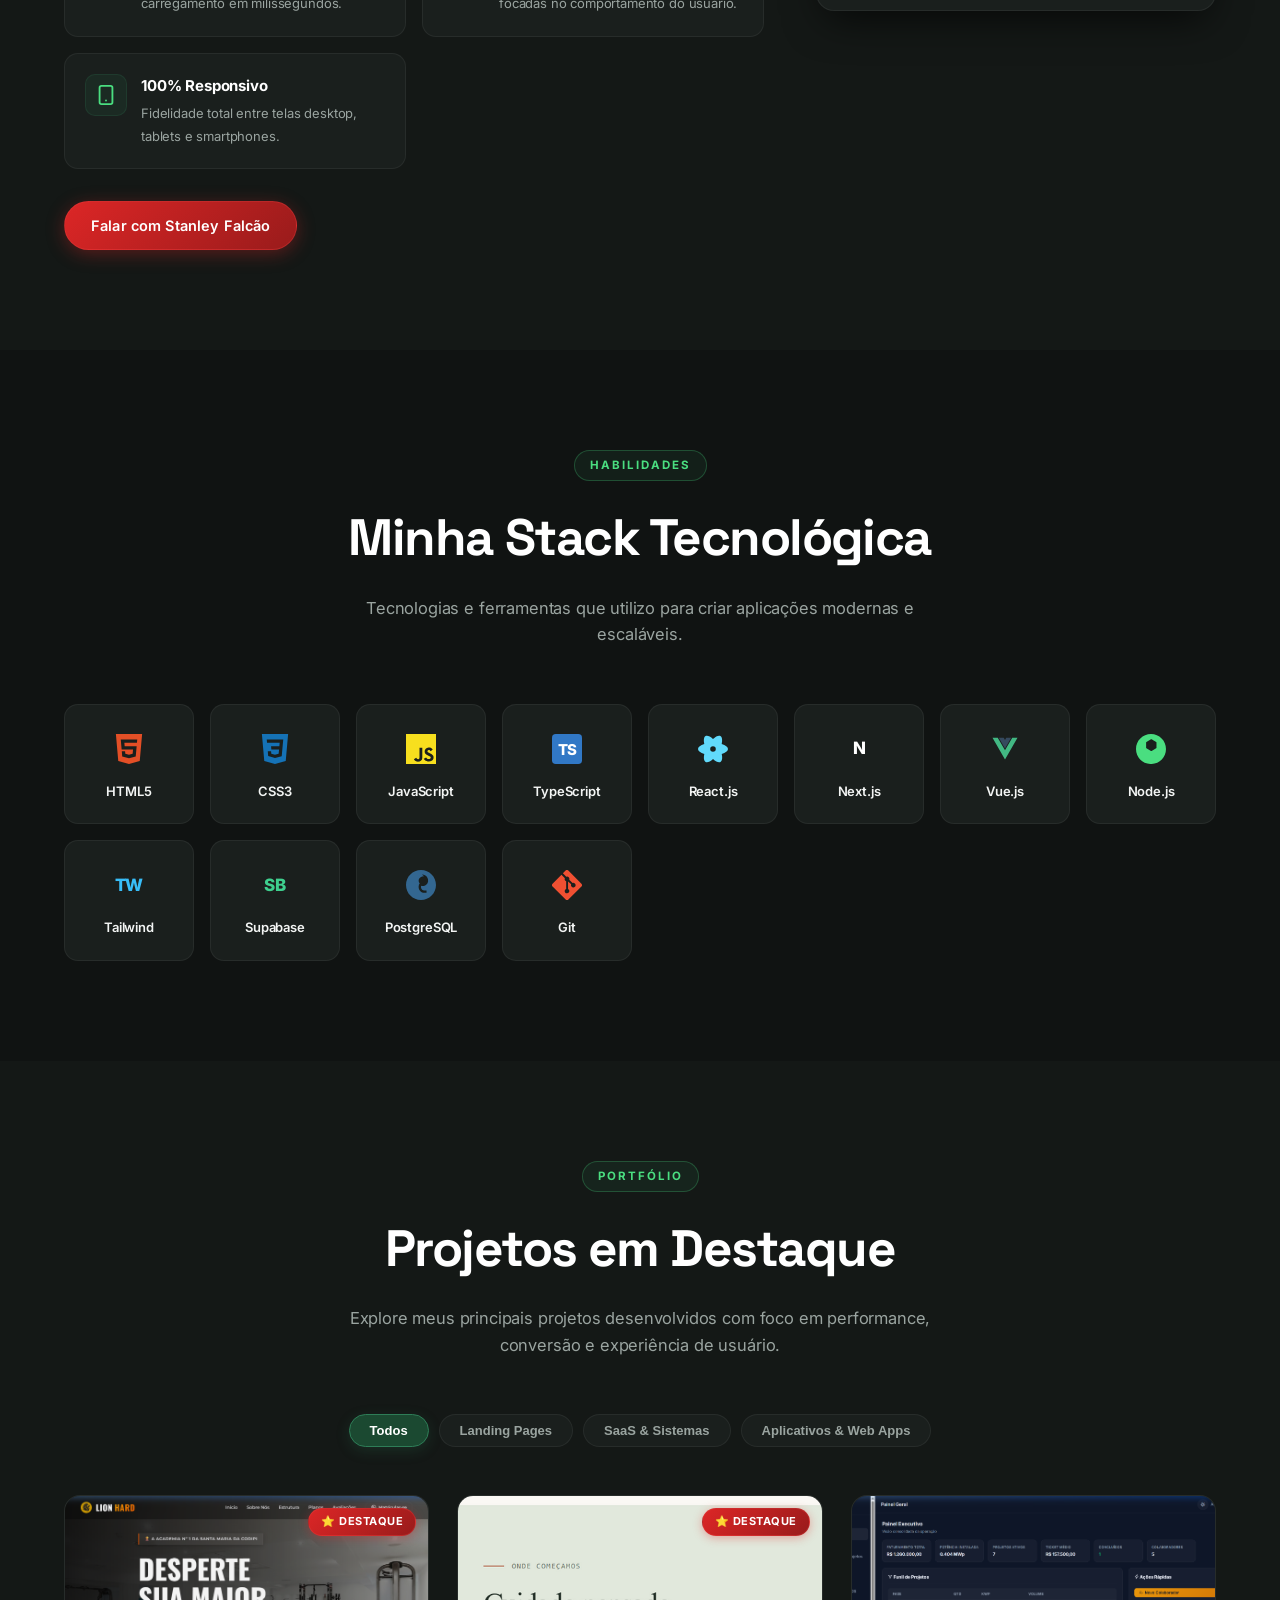
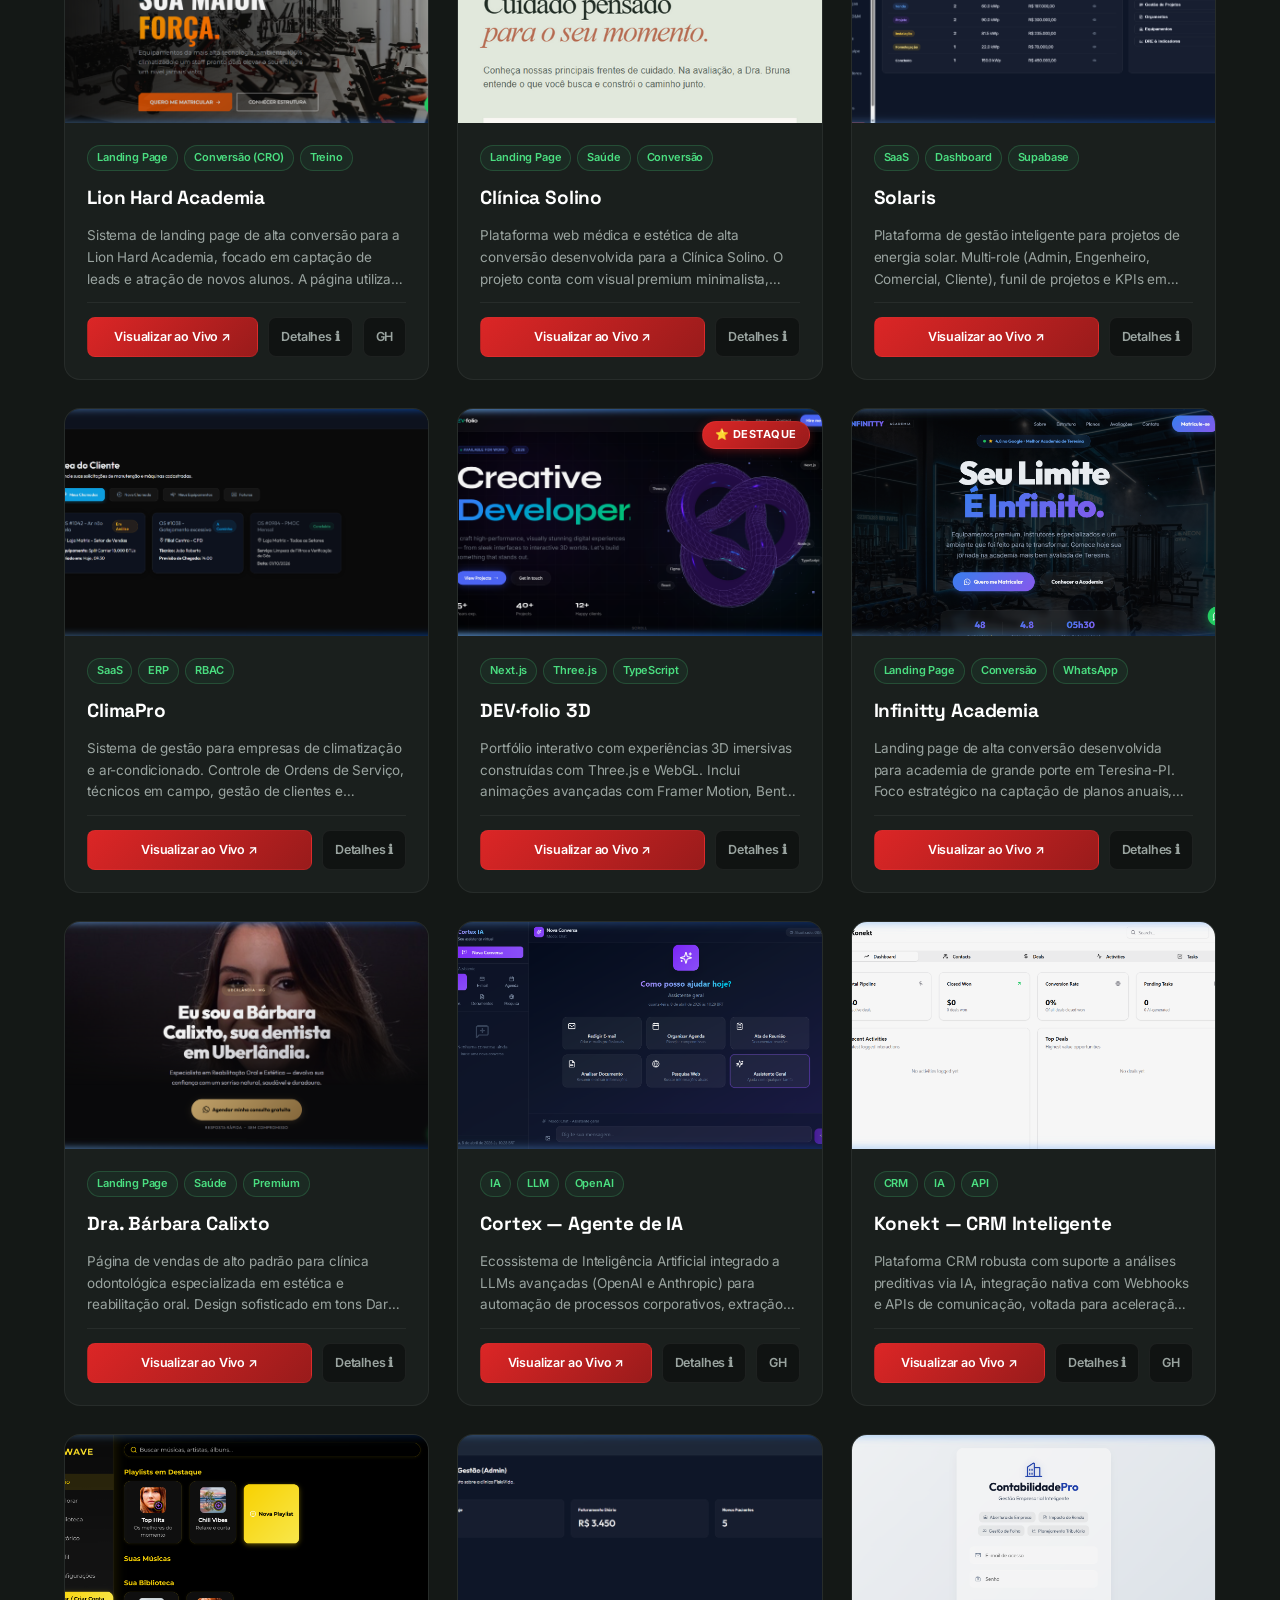
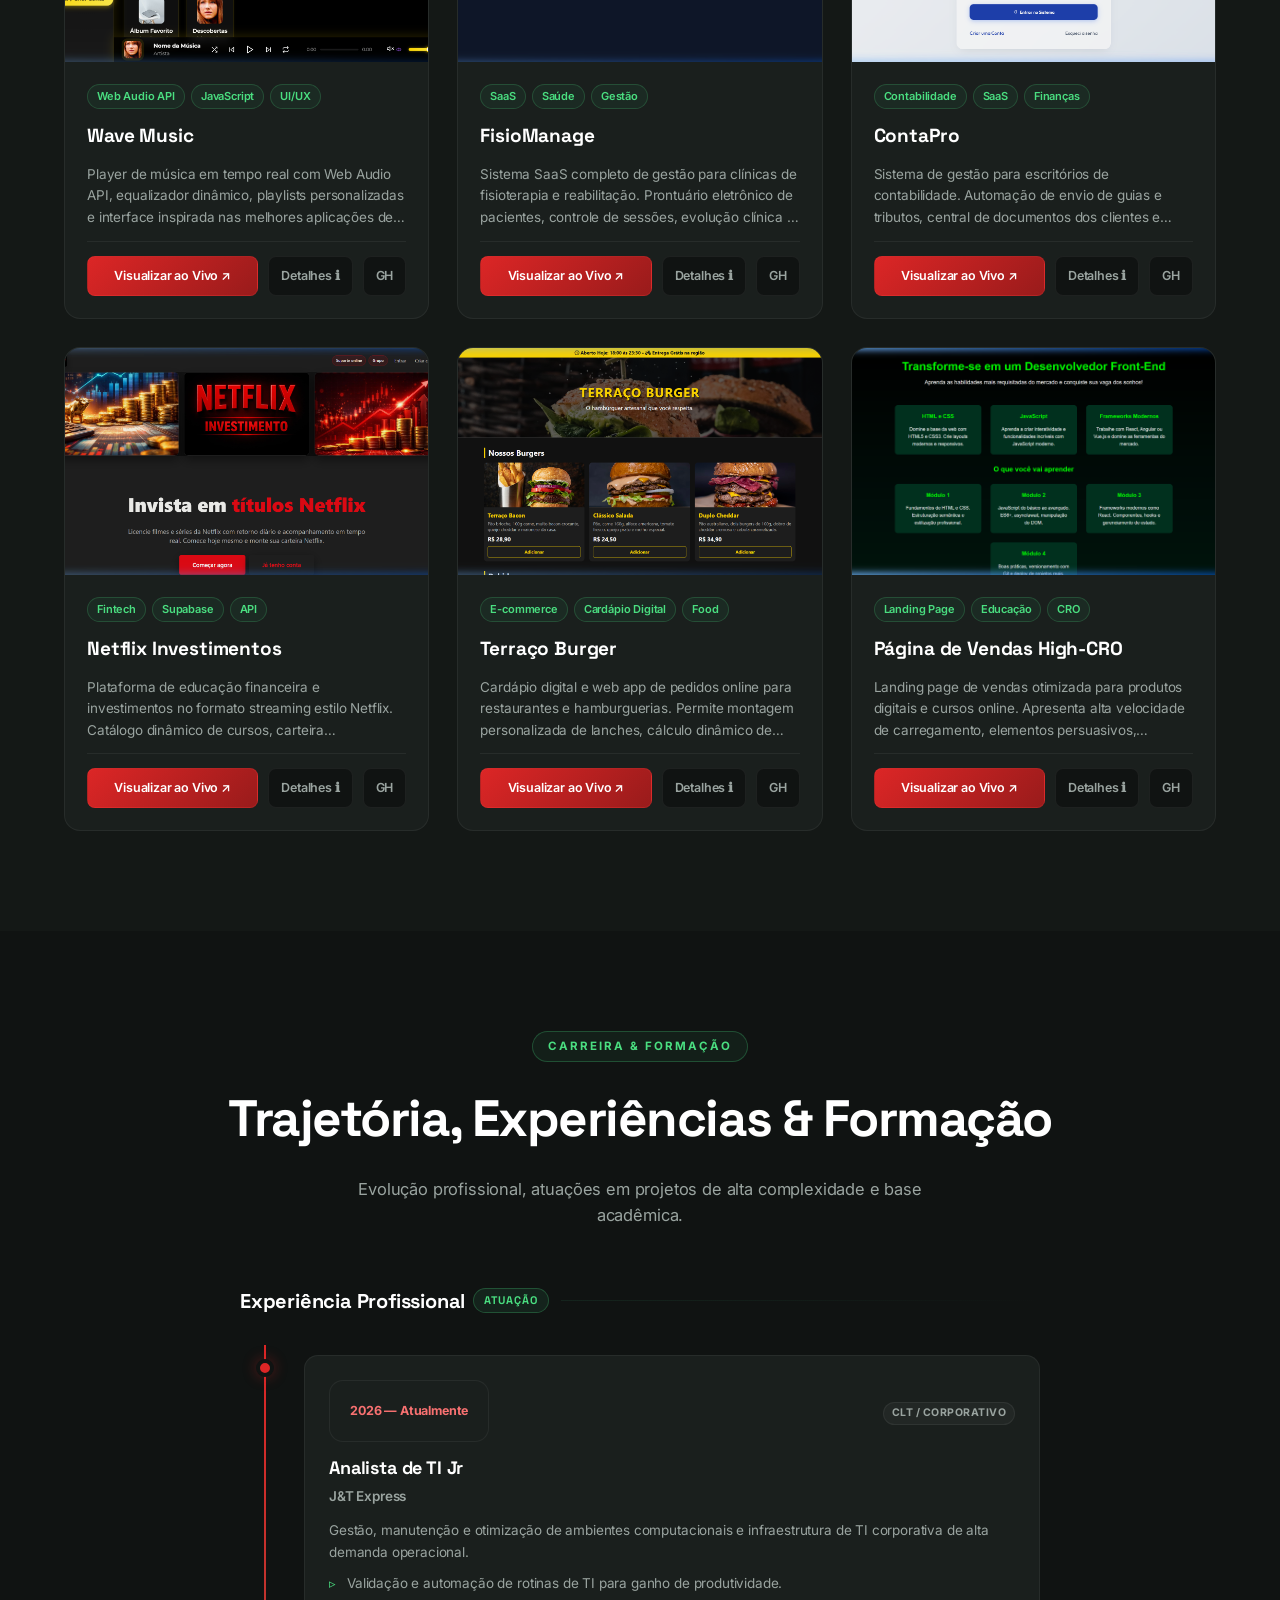
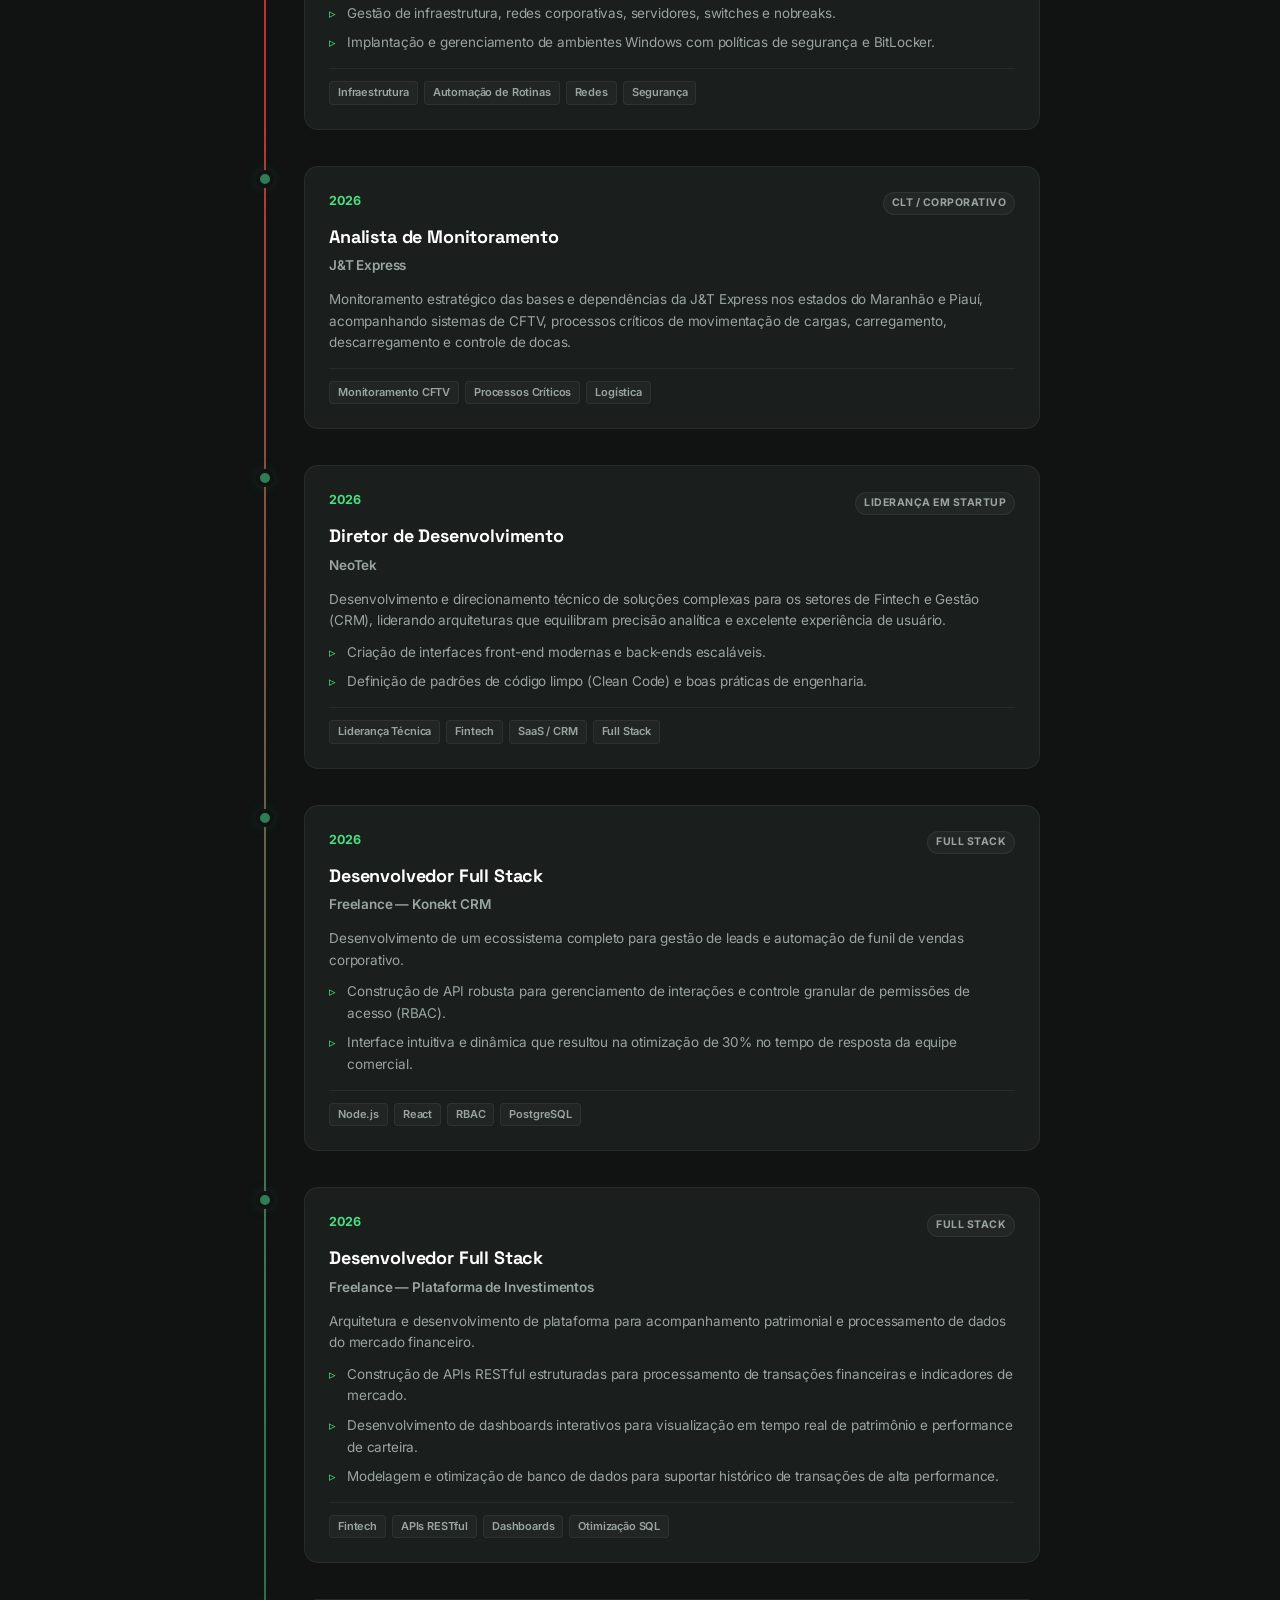
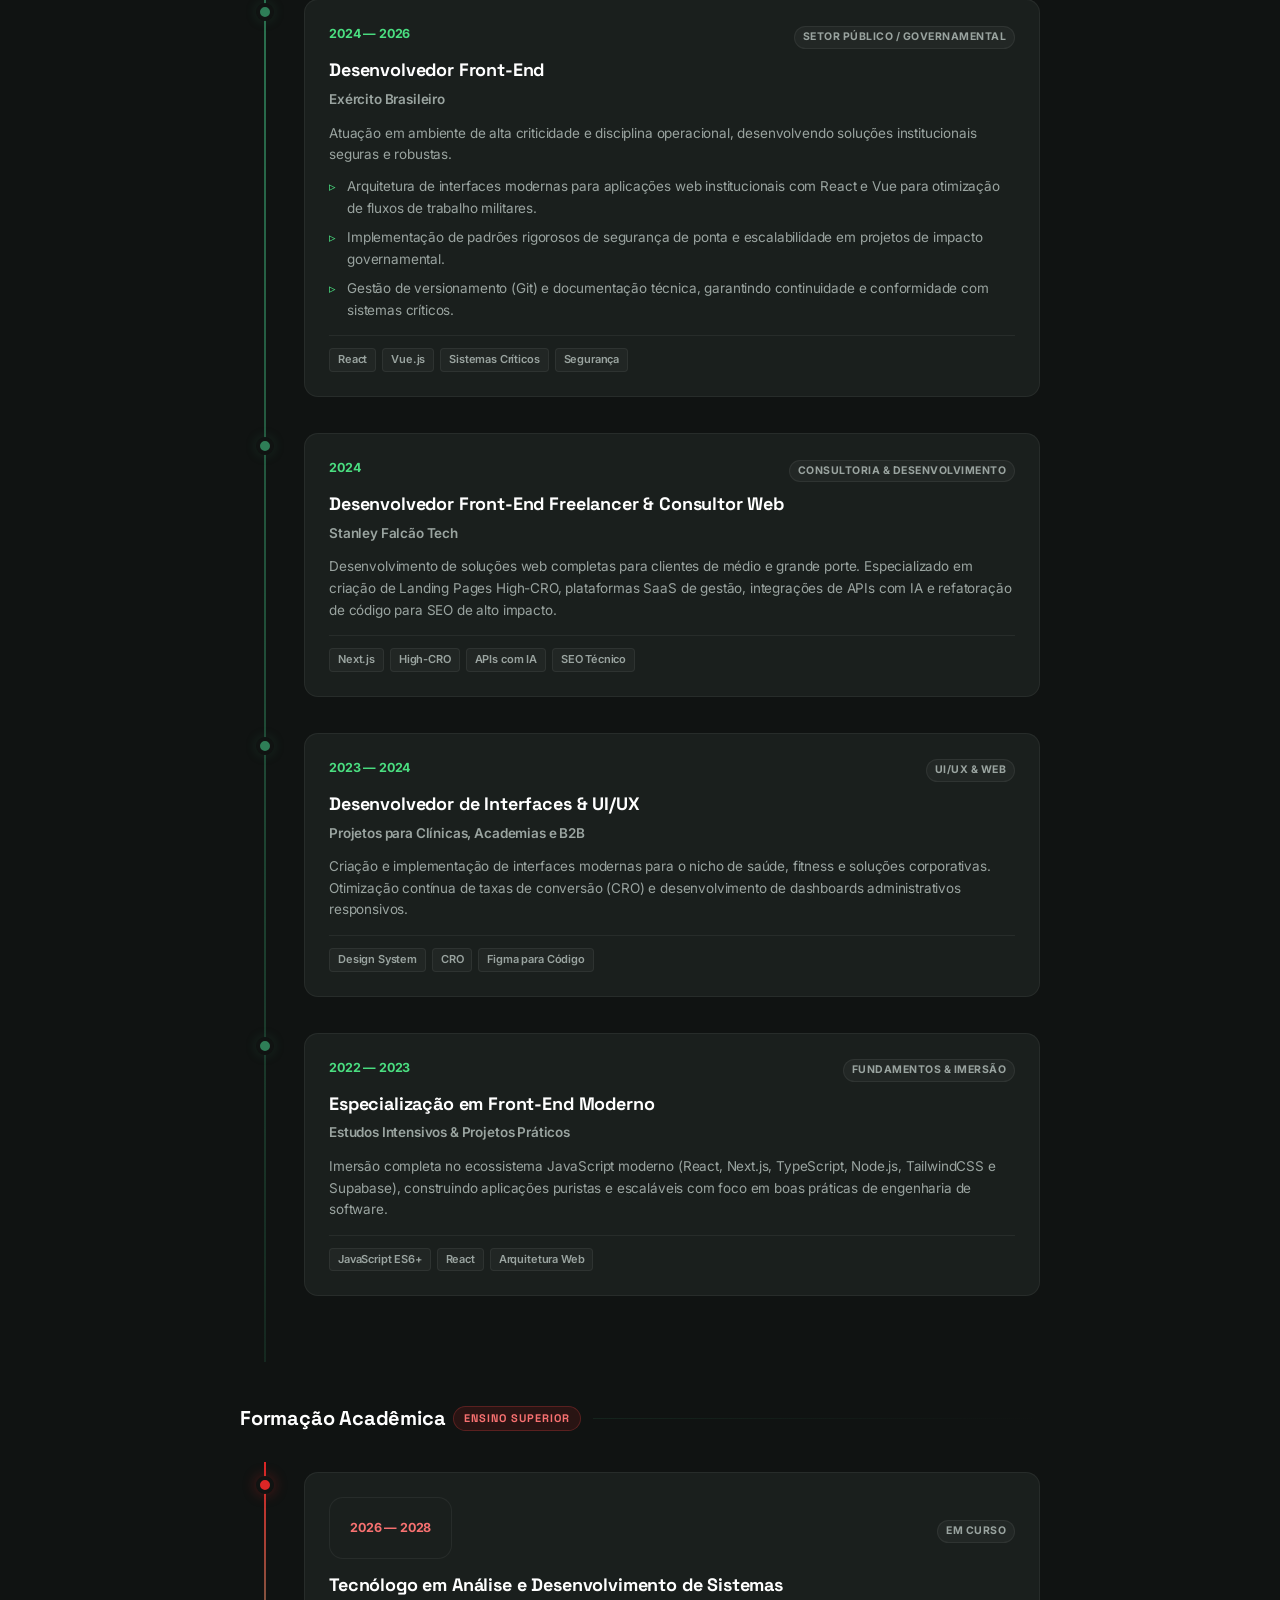
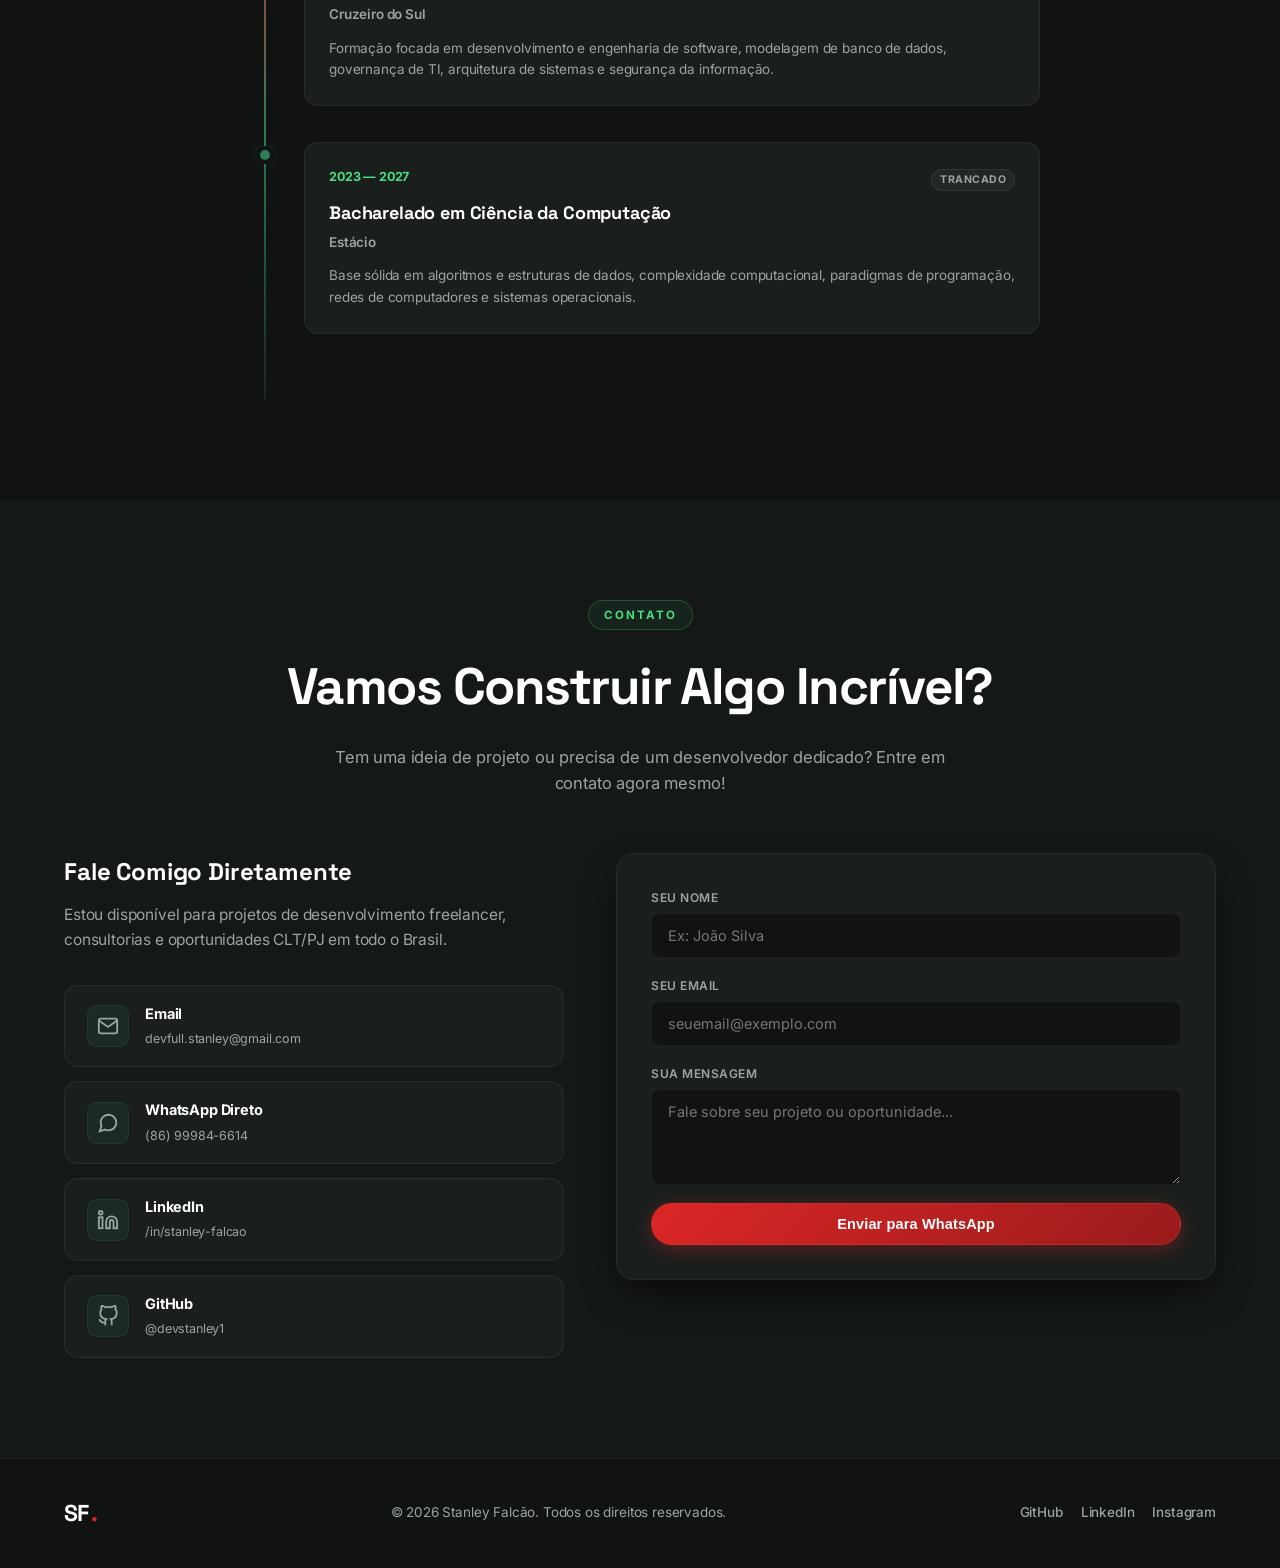
==== commit ff374518: "feat: add initial portfolio style, script, and index files with dark cyberpunk theme" ====
--- a/index.html
+++ b/index.html
@@ -45,9 +45,9 @@
   <!-- HERO -->
   <section class="hero" id="home">
     <div class="hero-bg">
-      <div class="orb orb-1"></div>
-      <div class="orb orb-2"></div>
-      <div class="orb orb-3"></div>
+      <div class="cyber-grid"></div>
+      <div class="cyber-glow"></div>
+      <div class="cyber-scanlines"></div>
       <canvas id="particles"></canvas>
     </div>
     <div class="container">
--- a/assets/css/style.css
+++ b/assets/css/style.css
@@ -333,7 +333,7 @@
   display: flex;
   align-items: center;
   overflow: hidden;
-  background: radial-gradient(circle at 50% 10%, rgba(27, 73, 49, 0.22) 0%, transparent 60%);
+  background-color: var(--bg-primary);
 }
 
 .hero-bg {
@@ -341,40 +341,75 @@
   inset: 0;
   pointer-events: none;
   z-index: 0;
-}
-
-.orb {
+  overflow: hidden;
+}
+
+/* CYBERPUNK DARK GRID EM VERDE FLORESTA */
+.cyber-grid {
   position: absolute;
+  inset: -50% 0 0 0;
+  width: 100%;
+  height: 150%;
+  background-image: 
+    linear-gradient(to right, rgba(46, 125, 87, 0.08) 1px, transparent 1px),
+    linear-gradient(to bottom, rgba(46, 125, 87, 0.08) 1px, transparent 1px);
+  background-size: 50px 50px;
+  mask-image: radial-gradient(circle at 50% 45%, rgba(0, 0, 0, 0.9) 0%, rgba(0, 0, 0, 0.3) 55%, transparent 80%);
+  -webkit-mask-image: radial-gradient(circle at 50% 45%, rgba(0, 0, 0, 0.9) 0%, rgba(0, 0, 0, 0.3) 55%, transparent 80%);
+  transform: perspective(600px) rotateX(25deg);
+  transform-origin: center top;
+  animation: cyberGridMove 25s linear infinite;
+}
+
+@keyframes cyberGridMove {
+  0% {
+    background-position: 0 0;
+  }
+  100% {
+    background-position: 0 500px;
+  }
+}
+
+/* CYBER GLOW CENTRALIZADO NO VERDE */
+.cyber-glow {
+  position: absolute;
+  width: 700px;
+  height: 700px;
+  top: 15%;
+  left: 50%;
+  transform: translate(-50%, -30%);
   border-radius: 50%;
-  filter: blur(140px);
-  opacity: 0.35;
-}
-
-.orb-1 {
-  width: 450px;
-  height: 450px;
-  background: var(--crimson-dark);
-  top: -80px;
-  left: -100px;
-  opacity: 0.25;
-}
-
-.orb-2 {
-  width: 480px;
-  height: 480px;
-  background: var(--forest-green);
-  bottom: -100px;
-  right: -50px;
-  opacity: 0.35;
-}
-
-.orb-3 {
-  width: 320px;
-  height: 320px;
-  background: #0d281a;
-  top: 30%;
-  left: 45%;
-  opacity: 0.2;
+  background: radial-gradient(circle, rgba(46, 125, 87, 0.22) 0%, rgba(27, 73, 49, 0.12) 45%, transparent 70%);
+  filter: blur(80px);
+  pointer-events: none;
+  animation: cyberPulse 6s ease-in-out infinite alternate;
+}
+
+@keyframes cyberPulse {
+  0% {
+    opacity: 0.6;
+    transform: translate(-50%, -30%) scale(0.95);
+  }
+  100% {
+    opacity: 1;
+    transform: translate(-50%, -30%) scale(1.1);
+  }
+}
+
+/* SCANLINES DISCRETAS ESTILO TERMINAL CYBER */
+.cyber-scanlines {
+  position: absolute;
+  inset: 0;
+  background: linear-gradient(
+    to bottom,
+    rgba(255, 255, 255, 0),
+    rgba(255, 255, 255, 0) 50%,
+    rgba(0, 0, 0, 0.25) 50%,
+    rgba(0, 0, 0, 0.25)
+  );
+  background-size: 100% 4px;
+  opacity: 0.55;
+  pointer-events: none;
 }
 
 #particles {
@@ -382,6 +417,7 @@
   inset: 0;
   width: 100%;
   height: 100%;
+  z-index: 1;
 }
 
 .hero-grid {
